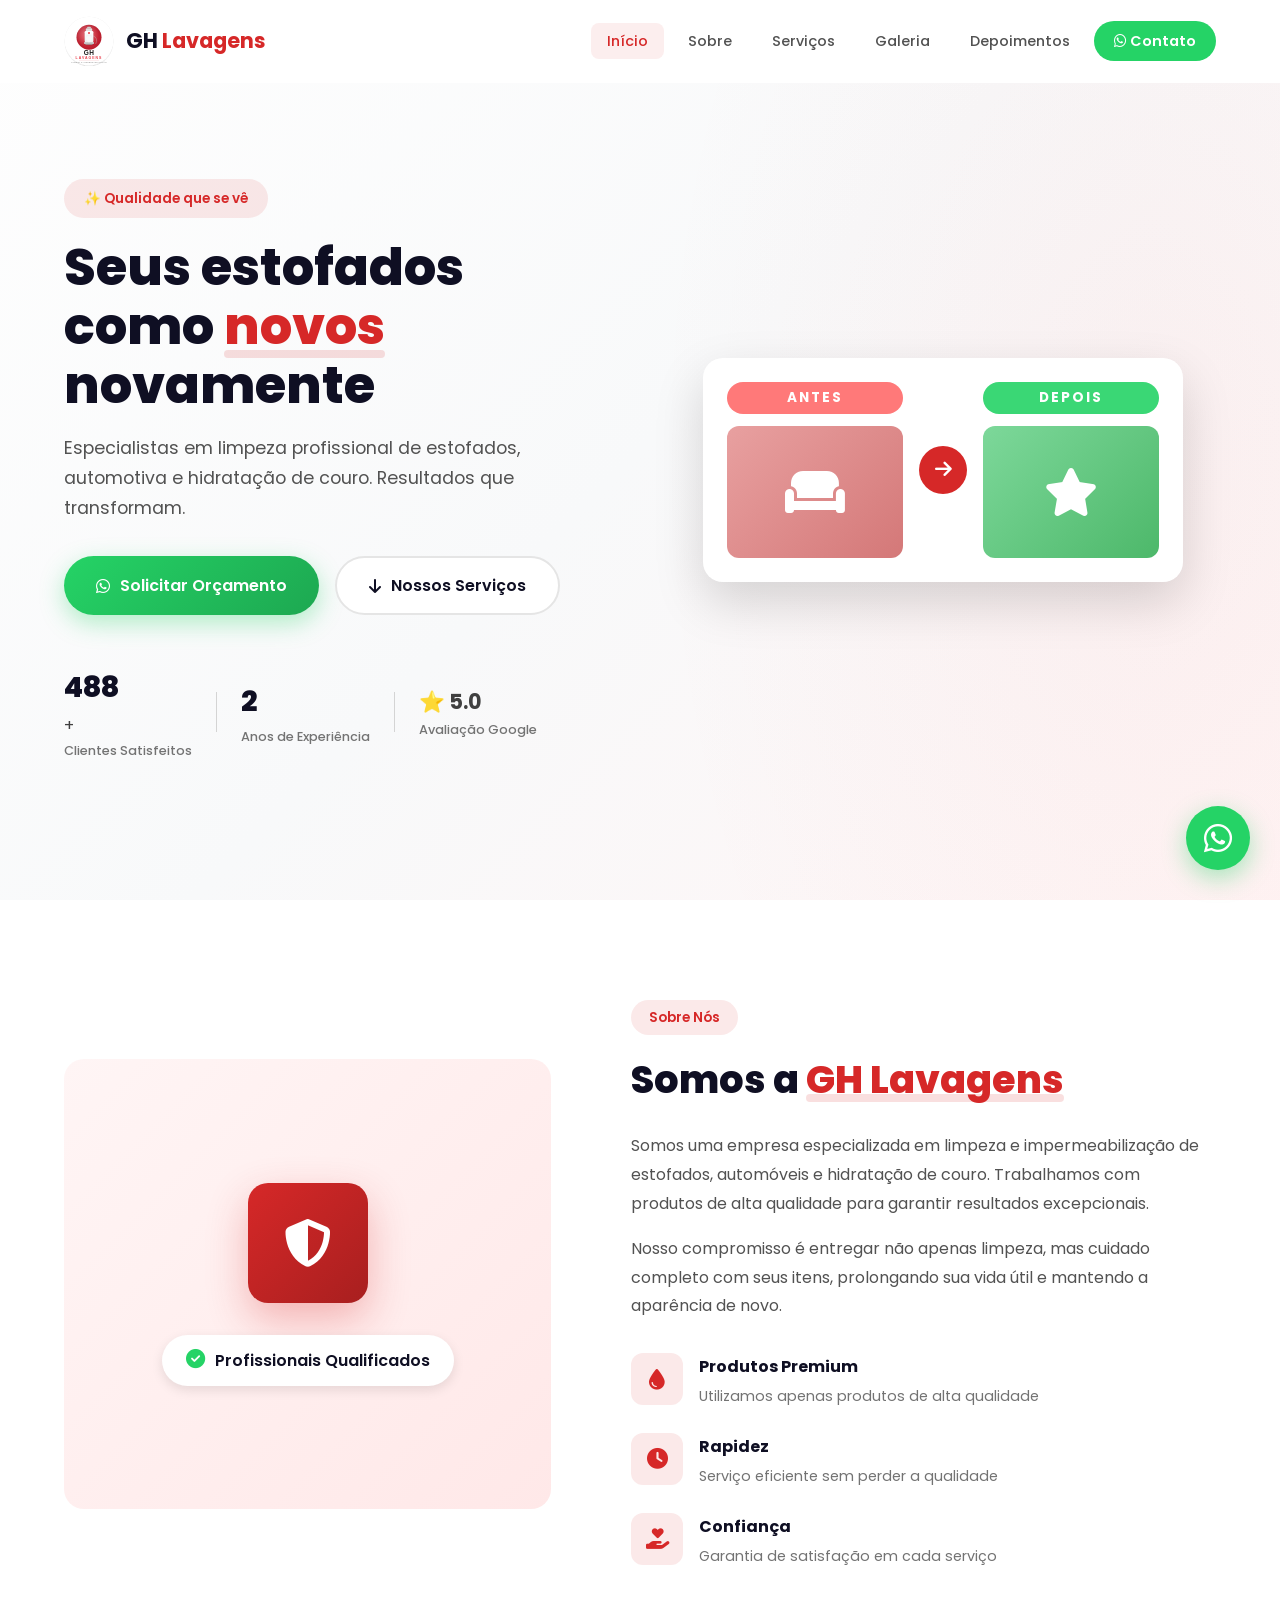
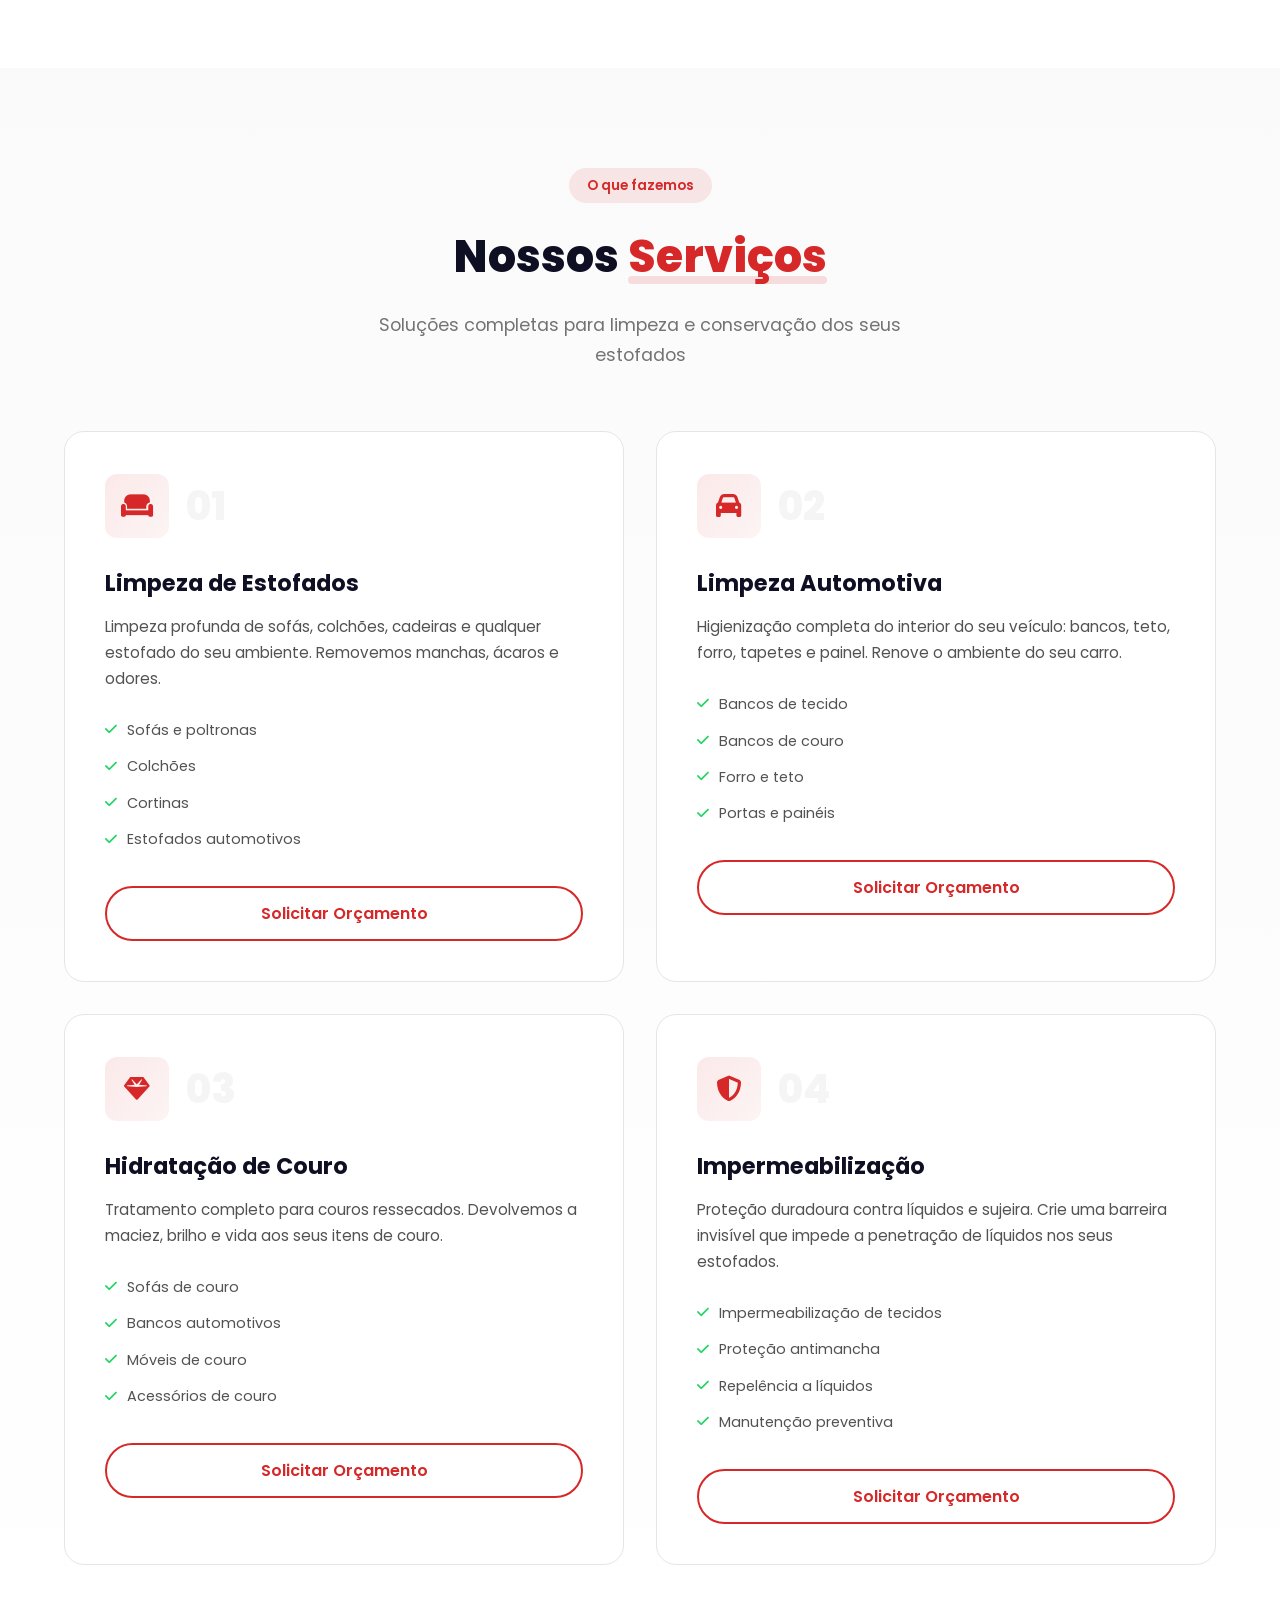
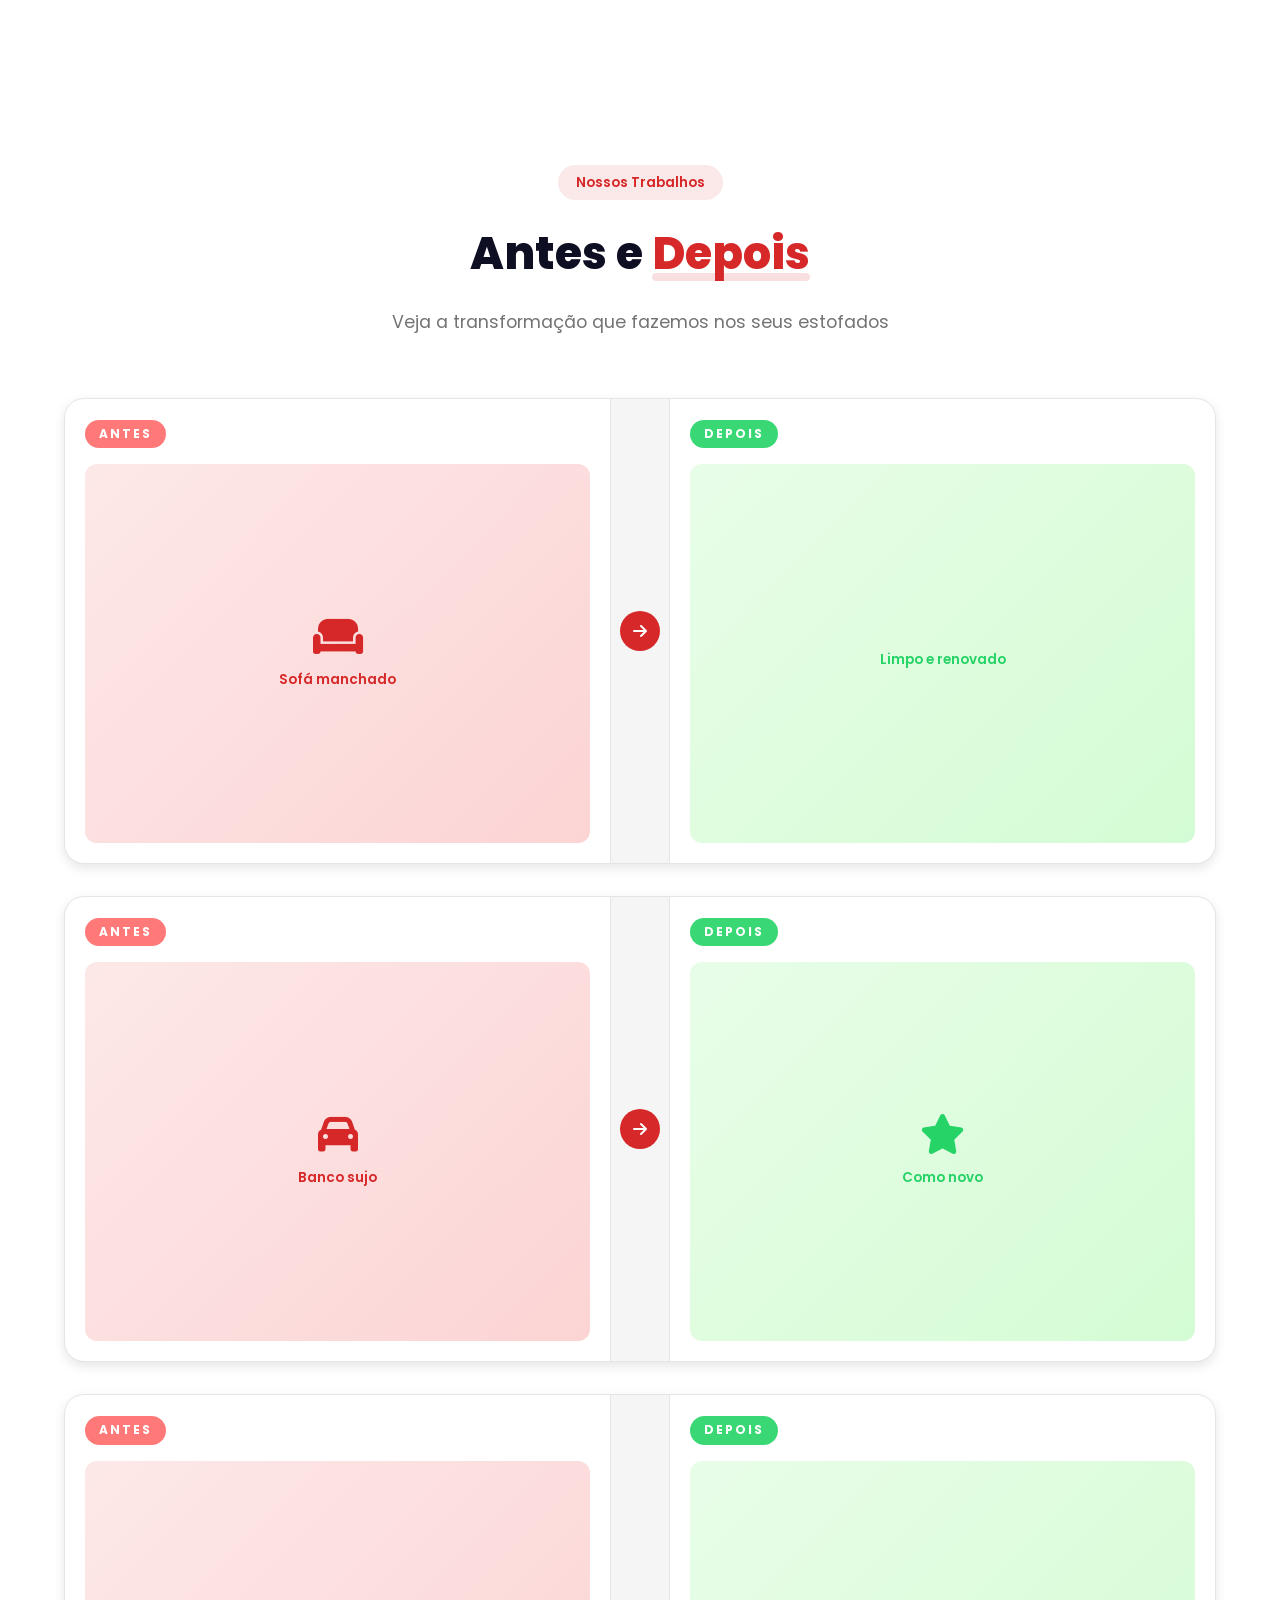
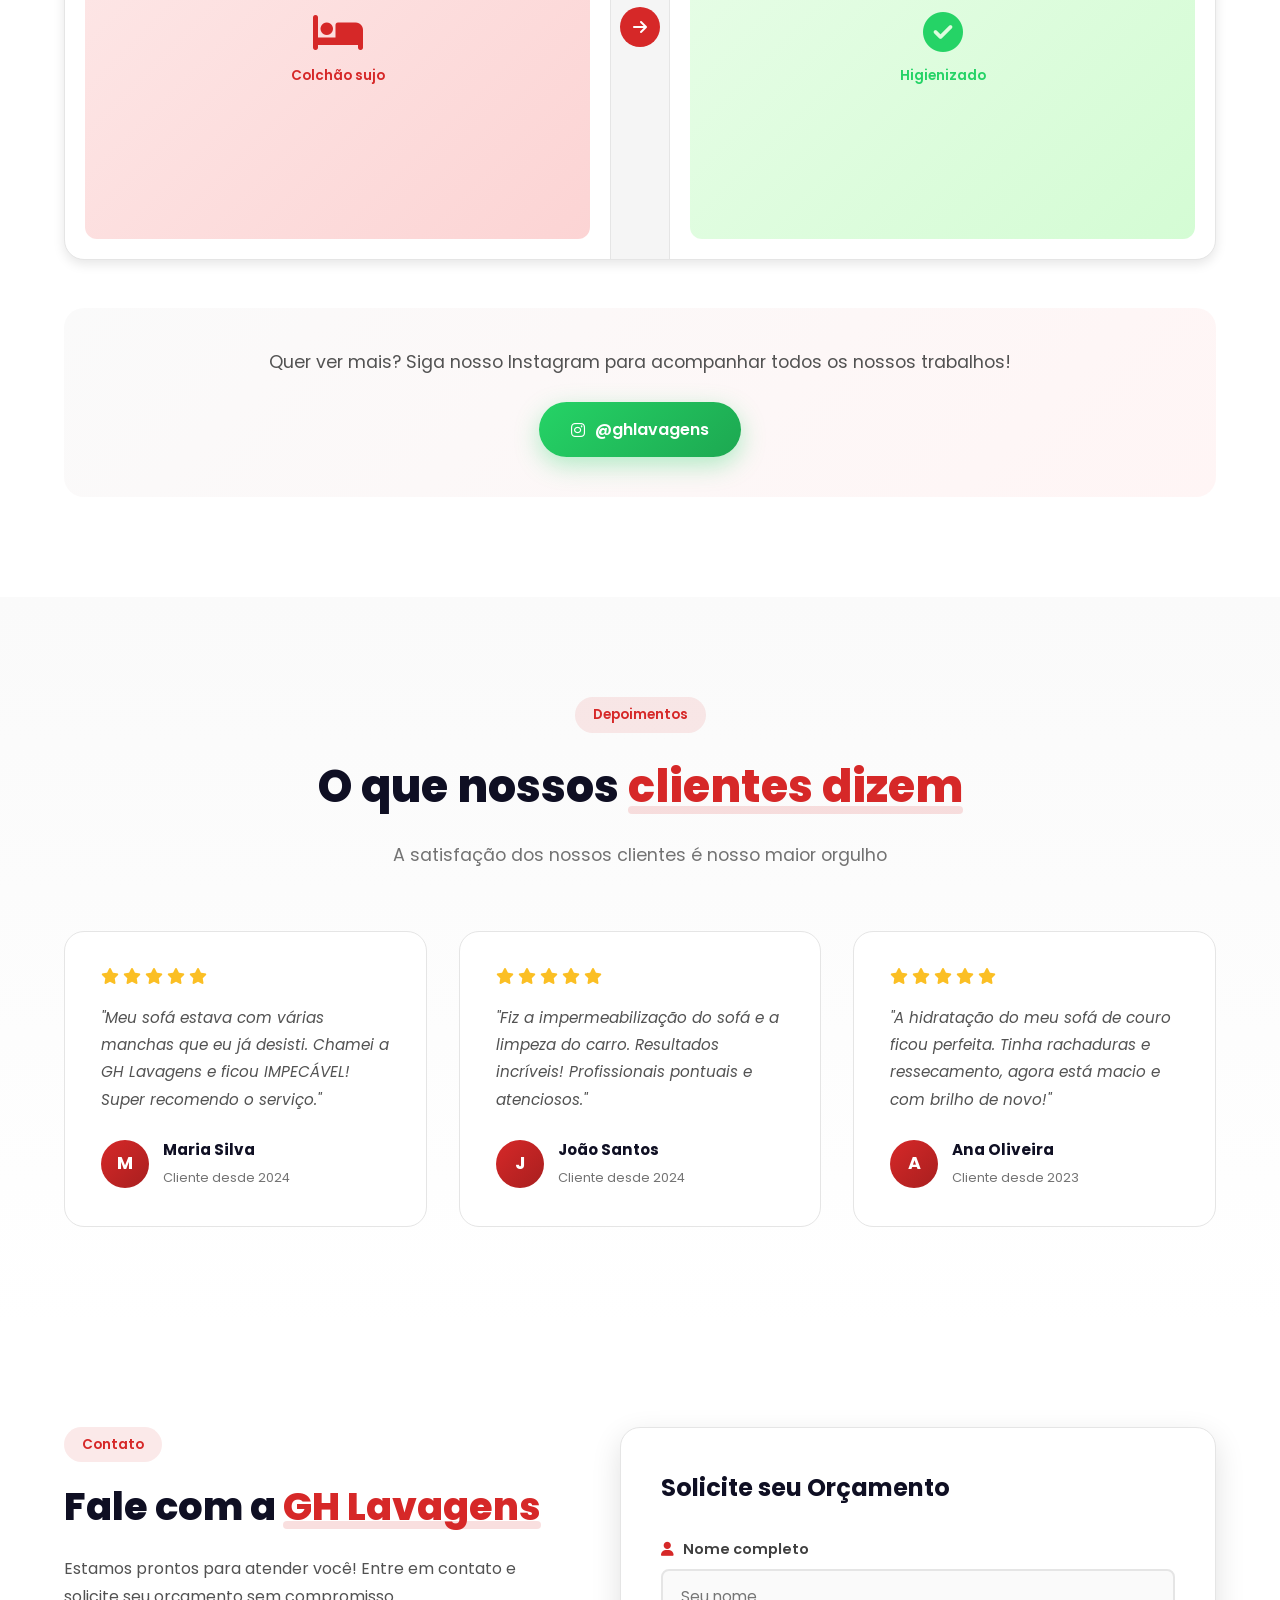
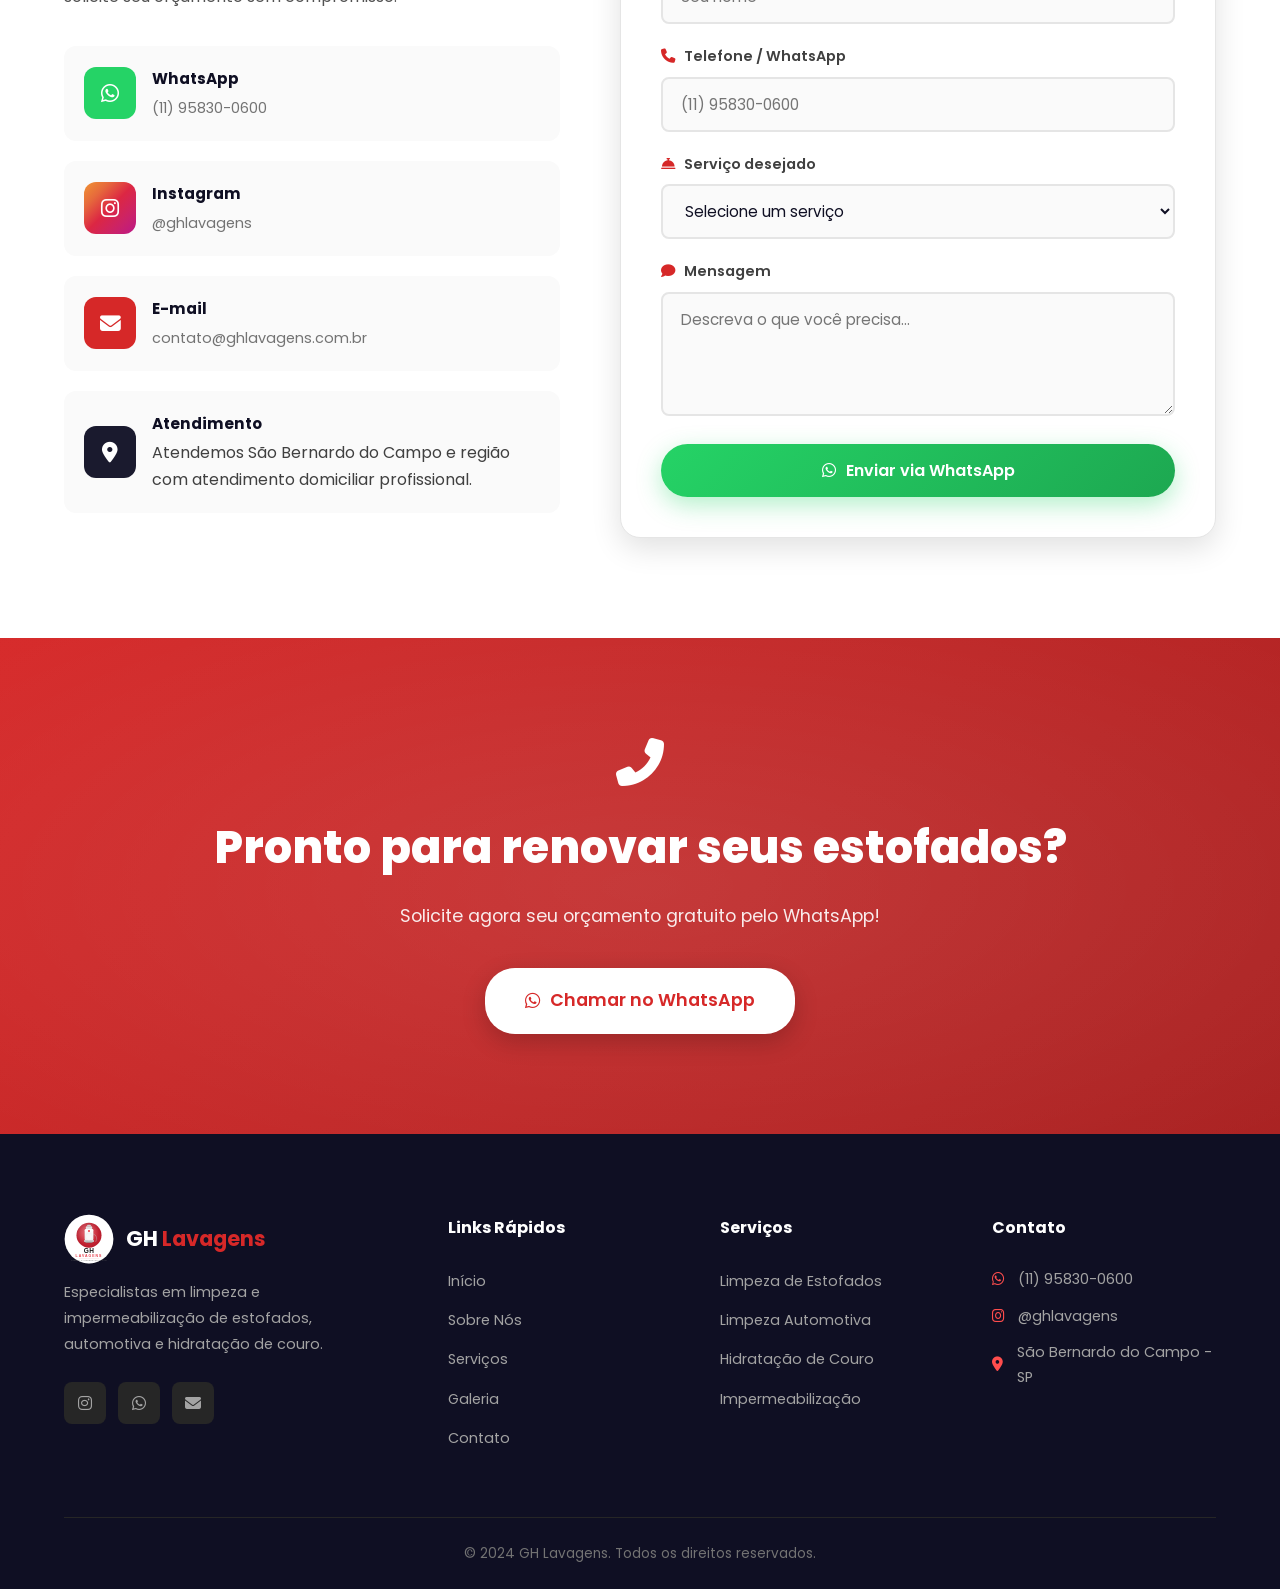
==== index.html @ 886574d2 "feat: site completo da GH Lavagens - Logo SVG profissional com ícone de limpeza - Página responsiva " ====
<!DOCTYPE html>
<html lang="pt-BR">
<head>
    <meta charset="UTF-8">
    <meta name="viewport" content="width=device-width, initial-scale=1.0">
    <meta name="description" content="GH Lavagens - Especialistas em limpeza e impermeabilização de estofados, automóveis e hidratação de couro.">
    <title>GH Lavagens | Limpeza & Impermeabilização</title>
    
    <!-- Google Fonts -->
    <link rel="preconnect" href="https://fonts.googleapis.com">
    <link rel="preconnect" href="https://fonts.gstatic.com" crossorigin>
    <link href="https://fonts.googleapis.com/css2?family=Poppins:wght@300;400;500;600;700;800&display=swap" rel="stylesheet">
    
    <!-- Font Awesome -->
    <link rel="stylesheet" href="https://cdnjs.cloudflare.com/ajax/libs/font-awesome/6.5.0/css/all.min.css">
    
    <!-- CSS -->
    <link rel="stylesheet" href="style.css">
</head>
<body>
    <!-- Navbar -->
    <nav class="navbar" id="navbar">
        <div class="container nav-container">
            <a href="#" class="logo">
                <img src="logo.svg" alt="GH Lavagens Logo">
                <span class="logo-text">GH <span>Lavagens</span></span>
            </a>
            
            <button class="menu-toggle" id="menuToggle" aria-label="Abrir menu">
                <span></span>
                <span></span>
                <span></span>
            </button>
            
            <ul class="nav-links" id="navLinks">
                <li><a href="#inicio" class="nav-link active">Início</a></li>
                <li><a href="#sobre" class="nav-link">Sobre</a></li>
                <li><a href="#servicos" class="nav-link">Serviços</a></li>
                <li><a href="#galeria" class="nav-link">Galeria</a></li>
                <li><a href="#depoimentos" class="nav-link">Depoimentos</a></li>
                <li><a href="#contato" class="nav-link btn-whatsapp"><i class="fab fa-whatsapp"></i> Contato</a></li>
            </ul>
        </div>
    </nav>

    <!-- Hero Section -->
    <section class="hero" id="inicio">
        <div class="hero-overlay"></div>
        <div class="container hero-content">
            <div class="hero-text fade-in">
                <span class="hero-badge">✨ Qualidade que se vê</span>
                <h1>Seus estofados como <span class="highlight">novos</span> novamente</h1>
                <p>Especialistas em limpeza profissional de estofados, automotiva e hidratação de couro. Resultados que transformam.</p>
                <div class="hero-buttons">
                    <a href="https://wa.me/5511958300600?text=Olá! Gostaria de solicitar um orçamento." class="btn btn-primary" target="_blank">
                        <i class="fab fa-whatsapp"></i> Solicitar Orçamento
                    </a>
                    <a href="#servicos" class="btn btn-secondary">
                        <i class="fas fa-arrow-down"></i> Nossos Serviços
                    </a>
                </div>
                <div class="hero-stats">
                    <div class="stat">
                        <span class="stat-number" data-target="500">0</span>+
                        <span class="stat-label">Clientes Satisfeitos</span>
                    </div>
                    <div class="stat-divider"></div>
                    <div class="stat">
                        <span class="stat-number" data-target="3">0</span>
                        <span class="stat-label">Anos de Experiência</span>
                    </div>
                    <div class="stat-divider"></div>
                    <div class="stat">
                        <span class="stat-rating">⭐ 5.0</span>
                        <span class="stat-label">Avaliação Google</span>
                    </div>
                </div>
            </div>
            <div class="hero-image fade-in-delay">
                <div class="hero-card">
                    <div class="before-after">
                        <div class="ba-item">
                            <span class="ba-label antes">ANTES</span>
                            <div class="ba-placeholder before-img">
                                <i class="fas fa-couch"></i>
                            </div>
                        </div>
                        <div class="ba-arrow">
                            <i class="fas fa-arrow-right"></i>
                        </div>
                        <div class="ba-item">
                            <span class="ba-label depois">DEPOIS</span>
                            <div class="ba-placeholder after-img">
                                <i class="fas fa-sparkles"></i>
                                <i class="fas fa-star"></i>
                            </div>
                        </div>
                    </div>
                </div>
            </div>
        </div>
    </section>

    <!-- Sobre -->
    <section class="about" id="sobre">
        <div class="container">
            <div class="about-grid">
                <div class="about-image reveal-left">
                    <div class="about-img-container">
                        <div class="about-icon-main">
                            <i class="fas fa-shield-alt"></i>
                        </div>
                        <div class="about-badge">
                            <i class="fas fa-check-circle"></i>
                            <span>Profissionais Qualificados</span>
                        </div>
                    </div>
                </div>
                <div class="about-content reveal-right">
                    <span class="section-tag">Sobre Nós</span>
                    <h2>Somos a <span class="highlight">GH Lavagens</span></h2>
                    <p class="about-text">Somos uma empresa especializada em limpeza e impermeabilização de estofados, automóveis e hidratação de couro. Trabalhamos com produtos de alta qualidade para garantir resultados excepcionais.</p>
                    <p class="about-text">Nosso compromisso é entregar não apenas limpeza, mas cuidado completo com seus itens, prolongando sua vida útil e mantendo a aparência de novo.</p>
                    
                    <div class="about-features">
                        <div class="feature-item">
                            <div class="feature-icon">
                                <i class="fas fa-tint"></i>
                            </div>
                            <div class="feature-info">
                                <h4>Produtos Premium</h4>
                                <p>Utilizamos apenas produtos de alta qualidade</p>
                            </div>
                        </div>
                        <div class="feature-item">
                            <div class="feature-icon">
                                <i class="fas fa-clock"></i>
                            </div>
                            <div class="feature-info">
                                <h4>Rapidez</h4>
                                <p>Serviço eficiente sem perder a qualidade</p>
                            </div>
                        </div>
                        <div class="feature-item">
                            <div class="feature-icon">
                                <i class="fas fa-hand-holding-heart"></i>
                            </div>
                            <div class="feature-info">
                                <h4>Confiança</h4>
                                <p>Garantia de satisfação em cada serviço</p>
                            </div>
                        </div>
                    </div>
                </div>
            </div>
        </div>
    </section>

    <!-- Serviços -->
    <section class="services" id="servicos">
        <div class="container">
            <div class="section-header reveal">
                <span class="section-tag">O que fazemos</span>
                <h2>Nossos <span class="highlight">Serviços</span></h2>
                <p>Soluções completas para limpeza e conservação dos seus estofados</p>
            </div>
            
            <div class="services-grid">
                <div class="service-card reveal">
                    <div class="service-icon-wrapper">
                        <div class="service-icon">
                            <i class="fas fa-couch"></i>
                        </div>
                        <div class="service-number">01</div>
                    </div>
                    <h3>Limpeza de Estofados</h3>
                    <p>Limpeza profunda de sofás, colchões, cadeiras e qualquer estofado do seu ambiente. Removemos manchas, ácaros e odores.</p>
                    <ul class="service-list">
                        <li><i class="fas fa-check"></i> Sofás e poltronas</li>
                        <li><i class="fas fa-check"></i> Colchões</li>
                        <li><i class="fas fa-check"></i> Cortinas</li>
                        <li><i class="fas fa-check"></i> Estofados automotivos</li>
                    </ul>
                    <a href="https://wa.me/5511958300600?text=Olá! Gostaria de saber mais sobre limpeza de estofados." class="btn btn-outline" target="_blank">Solicitar Orçamento</a>
                </div>
                
                <div class="service-card reveal delay-1">
                    <div class="service-icon-wrapper">
                        <div class="service-icon">
                            <i class="fas fa-car"></i>
                        </div>
                        <div class="service-number">02</div>
                    </div>
                    <h3>Limpeza Automotiva</h3>
                    <p>Higienização completa do interior do seu veículo: bancos, teto, forro, tapetes e painel. Renove o ambiente do seu carro.</p>
                    <ul class="service-list">
                        <li><i class="fas fa-check"></i> Bancos de tecido</li>
                        <li><i class="fas fa-check"></i> Bancos de couro</li>
                        <li><i class="fas fa-check"></i> Forro e teto</li>
                        <li><i class="fas fa-check"></i> Portas e painéis</li>
                    </ul>
                    <a href="https://wa.me/5511958300600?text=Olá! Gostaria de saber mais sobre limpeza automotiva." class="btn btn-outline" target="_blank">Solicitar Orçamento</a>
                </div>
                
                <div class="service-card reveal delay-2">
                    <div class="service-icon-wrapper">
                        <div class="service-icon">
                            <i class="fas fa-gem"></i>
                        </div>
                        <div class="service-number">03</div>
                    </div>
                    <h3>Hidratação de Couro</h3>
                    <p>Tratamento completo para couros ressecados. Devolvemos a maciez, brilho e vida aos seus itens de couro.</p>
                    <ul class="service-list">
                        <li><i class="fas fa-check"></i> Sofás de couro</li>
                        <li><i class="fas fa-check"></i> Bancos automotivos</li>
                        <li><i class="fas fa-check"></i> Móveis de couro</li>
                        <li><i class="fas fa-check"></i> Acessórios de couro</li>
                    </ul>
                    <a href="https://wa.me/5511958300600?text=Olá! Gostaria de saber mais sobre hidratação de couro." class="btn btn-outline" target="_blank">Solicitar Orçamento</a>
                </div>
                
                <div class="service-card reveal delay-3">
                    <div class="service-icon-wrapper">
                        <div class="service-icon">
                            <i class="fas fa-shield-alt"></i>
                        </div>
                        <div class="service-number">04</div>
                    </div>
                    <h3>Impermeabilização</h3>
                    <p>Proteção duradoura contra líquidos e sujeira. Crie uma barreira invisível que impede a penetração de líquidos nos seus estofados.</p>
                    <ul class="service-list">
                        <li><i class="fas fa-check"></i> Impermeabilização de tecidos</li>
                        <li><i class="fas fa-check"></i> Proteção antimancha</li>
                        <li><i class="fas fa-check"></i> Repelência a líquidos</li>
                        <li><i class="fas fa-check"></i> Manutenção preventiva</li>
                    </ul>
                    <a href="https://wa.me/5511958300600?text=Olá! Gostaria de saber mais sobre impermeabilização." class="btn btn-outline" target="_blank">Solicitar Orçamento</a>
                </div>
            </div>
        </div>
    </section>

    <!-- Galeria -->
    <section class="gallery" id="galeria">
        <div class="container">
            <div class="section-header reveal">
                <span class="section-tag">Nossos Trabalhos</span>
                <h2>Antes e <span class="highlight">Depois</span></h2>
                <p>Veja a transformação que fazemos nos seus estofados</p>
            </div>
            
            <div class="gallery-grid">
                <div class="gallery-item reveal">
                    <div class="before-after-card">
                        <div class="ba-side before">
                            <span class="ba-badge antes-badge">ANTES</span>
                            <div class="ba-image-placeholder">
                                <i class="fas fa-couch"></i>
                                <span>Sofá manchado</span>
                            </div>
                        </div>
                        <div class="ba-divider">
                            <span class="arrow-icon"><i class="fas fa-arrow-right"></i></span>
                        </div>
                        <div class="ba-side after">
                            <span class="ba-badge depois-badge">DEPOIS</span>
                            <div class="ba-image-placeholder after-placeholder">
                                <i class="fas fa-sparkles"></i>
                                <span>Limpo e renovado</span>
                            </div>
                        </div>
                    </div>
                </div>
                
                <div class="gallery-item reveal delay-1">
                    <div class="before-after-card">
                        <div class="ba-side before">
                            <span class="ba-badge antes-badge">ANTES</span>
                            <div class="ba-image-placeholder">
                                <i class="fas fa-car"></i>
                                <span>Banco sujo</span>
                            </div>
                        </div>
                        <div class="ba-divider">
                            <span class="arrow-icon"><i class="fas fa-arrow-right"></i></span>
                        </div>
                        <div class="ba-side after">
                            <span class="ba-badge depois-badge">DEPOIS</span>
                            <div class="ba-image-placeholder after-placeholder">
                                <i class="fas fa-star"></i>
                                <span>Como novo</span>
                            </div>
                        </div>
                    </div>
                </div>
                
                <div class="gallery-item reveal delay-2">
                    <div class="before-after-card">
                        <div class="ba-side before">
                            <span class="ba-badge antes-badge">ANTES</span>
                            <div class="ba-image-placeholder">
                                <i class="fas fa-bed"></i>
                                <span>Colchão sujo</span>
                            </div>
                        </div>
                        <div class="ba-divider">
                            <span class="arrow-icon"><i class="fas fa-arrow-right"></i></span>
                        </div>
                        <div class="ba-side after">
                            <span class="ba-badge depois-badge">DEPOIS</span>
                            <div class="ba-image-placeholder after-placeholder">
                                <i class="fas fa-check-circle"></i>
                                <span>Higienizado</span>
                            </div>
                        </div>
                    </div>
                </div>
            </div>
            
            <div class="gallery-cta reveal">
                <p>Quer ver mais? Siga nosso Instagram para acompanhar todos os nossos trabalhos!</p>
                <a href="https://instagram.com/ghlavagens" class="btn btn-primary" target="_blank">
                    <i class="fab fa-instagram"></i> @ghlavagens
                </a>
            </div>
        </div>
    </section>

    <!-- Depoimentos -->
    <section class="testimonials" id="depoimentos">
        <div class="container">
            <div class="section-header reveal">
                <span class="section-tag">Depoimentos</span>
                <h2>O que nossos <span class="highlight">clientes dizem</span></h2>
                <p>A satisfação dos nossos clientes é nosso maior orgulho</p>
            </div>
            
            <div class="testimonials-grid">
                <div class="testimonial-card reveal">
                    <div class="testimonial-stars">
                        <i class="fas fa-star"></i>
                        <i class="fas fa-star"></i>
                        <i class="fas fa-star"></i>
                        <i class="fas fa-star"></i>
                        <i class="fas fa-star"></i>
                    </div>
                    <p class="testimonial-text">"Meu sofá estava com várias manchas que eu já desisti. Chamei a GH Lavagens e ficou IMPECÁVEL! Super recomendo o serviço."</p>
                    <div class="testimonial-author">
                        <div class="author-avatar">
                            <span>M</span>
                        </div>
                        <div class="author-info">
                            <h4>Maria Silva</h4>
                            <span>Cliente desde 2024</span>
                        </div>
                    </div>
                </div>
                
                <div class="testimonial-card reveal delay-1">
                    <div class="testimonial-stars">
                        <i class="fas fa-star"></i>
                        <i class="fas fa-star"></i>
                        <i class="fas fa-star"></i>
                        <i class="fas fa-star"></i>
                        <i class="fas fa-star"></i>
                    </div>
                    <p class="testimonial-text">"Fiz a impermeabilização do sofá e a limpeza do carro. Resultados incríveis! Profissionais pontuais e atenciosos."</p>
                    <div class="testimonial-author">
                        <div class="author-avatar">
                            <span>J</span>
                        </div>
                        <div class="author-info">
                            <h4>João Santos</h4>
                            <span>Cliente desde 2024</span>
                        </div>
                    </div>
                </div>
                
                <div class="testimonial-card reveal delay-2">
                    <div class="testimonial-stars">
                        <i class="fas fa-star"></i>
                        <i class="fas fa-star"></i>
                        <i class="fas fa-star"></i>
                        <i class="fas fa-star"></i>
                        <i class="fas fa-star"></i>
                    </div>
                    <p class="testimonial-text">"A hidratação do meu sofá de couro ficou perfeita. Tinha rachaduras e ressecamento, agora está macio e com brilho de novo!"</p>
                    <div class="testimonial-author">
                        <div class="author-avatar">
                            <span>A</span>
                        </div>
                        <div class="author-info">
                            <h4>Ana Oliveira</h4>
                            <span>Cliente desde 2023</span>
                        </div>
                    </div>
                </div>
            </div>
        </div>
    </section>

    <!-- Contato -->
    <section class="contact" id="contato">
        <div class="container">
            <div class="contact-grid">
                <div class="contact-info reveal-left">
                    <span class="section-tag">Contato</span>
                    <h2>Fale com a <span class="highlight">GH Lavagens</span></h2>
                    <p>Estamos prontos para atender você! Entre em contato e solicite seu orçamento sem compromisso.</p>
                    
                    <div class="contact-methods">
                        <a href="https://wa.me/5511958300600" class="contact-method" target="_blank">
                            <div class="method-icon whatsapp">
                                <i class="fab fa-whatsapp"></i>
                            </div>
                            <div class="method-info">
                                <h4>WhatsApp</h4>
                                <span>(11) 95830-0600</span>
                            </div>
                        </a>
                        
                        <a href="https://instagram.com/ghlavagens" class="contact-method" target="_blank">
                            <div class="method-icon instagram">
                                <i class="fab fa-instagram"></i>
                            </div>
                            <div class="method-info">
                                <h4>Instagram</h4>
                                <span>@ghlavagens</span>
                            </div>
                        </a>
                        
                        <a href="mailto:contato@ghlavagens.com.br" class="contact-method">
                            <div class="method-icon email">
                                <i class="fas fa-envelope"></i>
                            </div>
                            <div class="method-info">
                                <h4>E-mail</h4>
                                <span>contato@ghlavagens.com.br</span>
                            </div>
                        </a>
                        
                        <div class="contact-method">
                            <div class="method-icon location">
                                <i class="fas fa-map-marker-alt"></i>
                            </div>
                            <div class="method-info">
                                <h4>Atendimento</h4>
                                <p>Atendemos São Bernardo do Campo e região com atendimento domiciliar profissional.</p>
                            </div>
                        </div>
                    </div>
                </div>
                
                <div class="contact-form-wrapper reveal-right">
                    <form class="contact-form" id="contactForm">
                        <h3>Solicite seu Orçamento</h3>
                        
                        <div class="form-group">
                            <label for="name"><i class="fas fa-user"></i> Nome completo</label>
                            <input type="text" id="name" name="name" placeholder="Seu nome" required>
                        </div>
                        
                        <div class="form-group">
                            <label for="phone"><i class="fas fa-phone"></i> Telefone / WhatsApp</label>
                            <input type="tel" id="phone" name="phone" placeholder="(11) 95830-0600" required>
                        </div>
                        
                        <div class="form-group">
                            <label for="service"><i class="fas fa-concierge-bell"></i> Serviço desejado</label>
                            <select id="service" name="service" required>
                                <option value="">Selecione um serviço</option>
                                <option value="estofados">Limpeza de Estofados</option>
                                <option value="automotiva">Limpeza Automotiva</option>
                                <option value="couro">Hidratação de Couro</option>
                                <option value="impermeabilizacao">Impermeabilização</option>
                                <option value="outro">Outro</option>
                            </select>
                        </div>
                        
                        <div class="form-group">
                            <label for="message"><i class="fas fa-comment"></i> Mensagem</label>
                            <textarea id="message" name="message" rows="4" placeholder="Descreva o que você precisa..."></textarea>
                        </div>
                        
                        <button type="submit" class="btn btn-primary btn-full">
                            <i class="fab fa-whatsapp"></i> Enviar via WhatsApp
                        </button>
                    </form>
                </div>
            </div>
        </div>
    </section>

    <!-- CTA Final -->
    <section class="cta-final">
        <div class="container">
            <div class="cta-content reveal">
                <i class="fas fa-phone-alt cta-icon"></i>
                <h2>Pronto para renovar seus estofados?</h2>
                <p>Solicite agora seu orçamento gratuito pelo WhatsApp!</p>
                <a href="https://wa.me/5511958300600?text=Olá! Gostaria de solicitar um orçamento." class="btn btn-primary btn-large" target="_blank">
                    <i class="fab fa-whatsapp"></i> Chamar no WhatsApp
                </a>
            </div>
        </div>
    </section>

    <!-- Footer -->
    <footer class="footer">
        <div class="container">
            <div class="footer-grid">
                <div class="footer-brand">
                    <a href="#" class="footer-logo">
                        <img src="logo.svg" alt="GH Lavagens" width="50" height="50">
                        <span>GH <span>Lavagens</span></span>
                    </a>
                    <p>Especialistas em limpeza e impermeabilização de estofados, automotiva e hidratação de couro.</p>
                    <div class="footer-social">
                        <a href="https://instagram.com/ghlavagens" target="_blank" aria-label="Instagram"><i class="fab fa-instagram"></i></a>
                        <a href="https://wa.me/5511958300600" target="_blank" aria-label="WhatsApp"><i class="fab fa-whatsapp"></i></a>
                        <a href="mailto:contato@ghlavagens.com.br" aria-label="Email"><i class="fas fa-envelope"></i></a>
                    </div>
                </div>
                
                <div class="footer-links">
                    <h4>Links Rápidos</h4>
                    <ul>
                        <li><a href="#inicio">Início</a></li>
                        <li><a href="#sobre">Sobre Nós</a></li>
                        <li><a href="#servicos">Serviços</a></li>
                        <li><a href="#galeria">Galeria</a></li>
                        <li><a href="#contato">Contato</a></li>
                    </ul>
                </div>
                
                <div class="footer-services">
                    <h4>Serviços</h4>
                    <ul>
                        <li><a href="#servicos">Limpeza de Estofados</a></li>
                        <li><a href="#servicos">Limpeza Automotiva</a></li>
                        <li><a href="#servicos">Hidratação de Couro</a></li>
                        <li><a href="#servicos">Impermeabilização</a></li>
                    </ul>
                </div>
                
                <div class="footer-contact">
                    <h4>Contato</h4>
                    <ul>
                        <li><i class="fab fa-whatsapp"></i> (11) 95830-0600</li>
                        <li><i class="fab fa-instagram"></i> @ghlavagens</li>
                        <li><i class="fas fa-map-marker-alt"></i> São Bernardo do Campo - SP</li>
                    </ul>
                </div>
            </div>
            
            <div class="footer-bottom">
                <p>&copy; 2024 GH Lavagens. Todos os direitos reservados.</p>
            </div>
        </div>
    </footer>

    <!-- Botão flutuante WhatsApp -->
    <a href="https://wa.me/5511958300600?text=Olá! Gostaria de solicitar um orçamento." class="whatsapp-float" target="_blank" aria-label="WhatsApp">
        <i class="fab fa-whatsapp"></i>
    </a>

    <!-- Botão voltar ao topo -->
    <button class="back-to-top" id="backToTop" aria-label="Voltar ao topo">
        <i class="fas fa-chevron-up"></i>
    </button>

    <!-- JavaScript -->
    <script src="script.js"></script>
</body>
</html>
---- style.css ----
/* ============================================
   GH LAVAGENS - Website Profissional
   Design moderno e responsivo
   ============================================ */

/* --- Reset & Base --- */
*, *::before, *::after {
    margin: 0;
    padding: 0;
    box-sizing: border-box;
}

:root {
    --primary: #d62828;
    --primary-dark: #a81f1f;
    --primary-light: #ff4d4d;
    --secondary: #1a1a2e;
    --accent: #f77f00;
    --dark: #0f0f23;
    --light: #ffffff;
    --gray-50: #fafafa;
    --gray-100: #f5f5f5;
    --gray-200: #e5e5e5;
    --gray-300: #d4d4d4;
    --gray-400: #a3a3a3;
    --gray-500: #737373;
    --gray-600: #525252;
    --gray-700: #404040;
    --gray-800: #262626;
    --gray-900: #171717;
    
    --font-primary: 'Poppins', -apple-system, BlinkMacSystemFont, sans-serif;
    
    --shadow-sm: 0 1px 3px rgba(0,0,0,0.08);
    --shadow-md: 0 4px 12px rgba(0,0,0,0.1);
    --shadow-lg: 0 10px 30px rgba(0,0,0,0.12);
    --shadow-xl: 0 20px 50px rgba(0,0,0,0.15);
    
    --radius-sm: 8px;
    --radius-md: 12px;
    --radius-lg: 20px;
    --radius-xl: 30px;
    --radius-full: 50%;
    
    --transition: all 0.3s cubic-bezier(0.4, 0, 0.2, 1);
}

html {
    scroll-behavior: smooth;
    font-size: 16px;
}

body {
    font-family: var(--font-primary);
    color: var(--gray-700);
    background-color: var(--light);
    line-height: 1.7;
    overflow-x: hidden;
}

.container {
    width: 100%;
    max-width: 1200px;
    margin: 0 auto;
    padding: 0 24px;
}

a {
    text-decoration: none;
    color: inherit;
    transition: var(--transition);
}

ul {
    list-style: none;
}

img {
    max-width: 100%;
    height: auto;
}

/* --- Navbar --- */
.navbar {
    position: fixed;
    top: 0;
    left: 0;
    width: 100%;
    z-index: 1000;
    background: rgba(255, 255, 255, 0.95);
    backdrop-filter: blur(20px);
    -webkit-backdrop-filter: blur(20px);
    transition: var(--transition);
    padding: 16px 0;
    border-bottom: 1px solid transparent;
}

.navbar.scrolled {
    padding: 10px 0;
    box-shadow: var(--shadow-md);
    border-bottom-color: var(--gray-200);
}

.nav-container {
    display: flex;
    align-items: center;
    justify-content: space-between;
}

.logo {
    display: flex;
    align-items: center;
    gap: 12px;
}

.logo img {
    width: 50px;
    height: 50px;
    transition: var(--transition);
}

.navbar.scrolled .logo img {
    width: 42px;
    height: 42px;
}

.logo-text {
    font-size: 1.3rem;
    font-weight: 700;
    color: var(--dark);
}

.logo-text span {
    color: var(--primary);
}

.menu-toggle {
    display: none;
    flex-direction: column;
    gap: 5px;
    background: none;
    border: none;
    cursor: pointer;
    padding: 8px;
}

.menu-toggle span {
    width: 28px;
    height: 3px;
    background: var(--dark);
    border-radius: 3px;
    transition: var(--transition);
}

.menu-toggle.active span:nth-child(1) {
    transform: rotate(45deg) translate(6px, 6px);
}

.menu-toggle.active span:nth-child(2) {
    opacity: 0;
}

.menu-toggle.active span:nth-child(3) {
    transform: rotate(-45deg) translate(6px, -6px);
}

.nav-links {
    display: flex;
    align-items: center;
    gap: 8px;
}

.nav-link {
    padding: 8px 16px;
    font-size: 0.9rem;
    font-weight: 500;
    color: var(--gray-600);
    border-radius: var(--radius-sm);
    transition: var(--transition);
}

.nav-link:hover,
.nav-link.active {
    color: var(--primary);
    background: rgba(214, 40, 40, 0.08);
}

.btn-whatsapp {
    background: #25d366 !important;
    color: white !important;
    padding: 10px 20px !important;
    border-radius: var(--radius-xl) !important;
    font-weight: 600 !important;
}

.btn-whatsapp:hover {
    background: #1da851 !important;
    transform: translateY(-2px);
}

/* --- Hero Section --- */
.hero {
    position: relative;
    min-height: 100vh;
    display: flex;
    align-items: center;
    padding: 120px 0 80px;
    background: linear-gradient(135deg, #fefefe 0%, #f8f9fa 50%, #fff5f5 100%);
    overflow: hidden;
}

.hero::before {
    content: '';
    position: absolute;
    top: -50%;
    right: -30%;
    width: 80%;
    height: 200%;
    background: radial-gradient(ellipse, rgba(214, 40, 40, 0.04) 0%, transparent 70%);
    pointer-events: none;
}

.hero-content {
    display: grid;
    grid-template-columns: 1fr 1fr;
    gap: 60px;
    align-items: center;
    position: relative;
    z-index: 1;
}

.hero-badge {
    display: inline-block;
    padding: 8px 20px;
    background: rgba(214, 40, 40, 0.1);
    color: var(--primary);
    border-radius: var(--radius-xl);
    font-size: 0.85rem;
    font-weight: 600;
    margin-bottom: 20px;
}

.hero-text h1 {
    font-size: clamp(2.2rem, 4vw, 3.5rem);
    font-weight: 800;
    color: var(--dark);
    line-height: 1.15;
    margin-bottom: 20px;
}

.highlight {
    color: var(--primary);
    position: relative;
}

.highlight::after {
    content: '';
    position: absolute;
    bottom: 4px;
    left: 0;
    width: 100%;
    height: 8px;
    background: rgba(214, 40, 40, 0.15);
    border-radius: 4px;
    z-index: -1;
}

.hero-text > p {
    font-size: 1.1rem;
    color: var(--gray-600);
    margin-bottom: 32px;
    max-width: 520px;
}

.hero-buttons {
    display: flex;
    gap: 16px;
    flex-wrap: wrap;
    margin-bottom: 48px;
}

.btn {
    display: inline-flex;
    align-items: center;
    gap: 10px;
    padding: 14px 32px;
    font-size: 1rem;
    font-weight: 600;
    border-radius: var(--radius-xl);
    cursor: pointer;
    transition: var(--transition);
    border: none;
    font-family: var(--font-primary);
}

.btn:hover {
    transform: translateY(-3px);
}

.btn-primary {
    background: linear-gradient(135deg, #25d366 0%, #1da851 100%);
    color: white;
    box-shadow: 0 8px 24px rgba(37, 211, 102, 0.35);
}

.btn-primary:hover {
    box-shadow: 0 12px 32px rgba(37, 211, 102, 0.45);
}

.btn-secondary {
    background: var(--light);
    color: var(--dark);
    border: 2px solid var(--gray-200);
}

.btn-secondary:hover {
    border-color: var(--primary);
    color: var(--primary);
}

.btn-outline {
    background: transparent;
    color: var(--primary);
    border: 2px solid var(--primary);
    padding: 12px 28px;
}

.btn-outline:hover {
    background: var(--primary);
    color: white;
}

.btn-full {
    width: 100%;
    justify-content: center;
}

.btn-large {
    padding: 18px 40px;
    font-size: 1.1rem;
}

.hero-stats {
    display: flex;
    align-items: center;
    gap: 24px;
}

.stat {
    display: flex;
    flex-direction: column;
    align-items: flex-start;
}

.stat-number {
    font-size: 1.8rem;
    font-weight: 800;
    color: var(--dark);
}

.stat-rating {
    font-size: 1.3rem;
    font-weight: 700;
}

.stat-label {
    font-size: 0.8rem;
    color: var(--gray-500);
    font-weight: 500;
}

.stat-divider {
    width: 1px;
    height: 40px;
    background: var(--gray-300);
}

/* Hero Image / Card */
.hero-image {
    display: flex;
    justify-content: center;
}

.hero-card {
    background: white;
    border-radius: var(--radius-lg);
    padding: 24px;
    box-shadow: var(--shadow-xl);
    max-width: 480px;
    width: 100%;
}

.before-after {
    display: flex;
    align-items: center;
    gap: 16px;
}

.ba-item {
    flex: 1;
}

.ba-label {
    display: block;
    text-align: center;
    font-size: 0.85rem;
    font-weight: 700;
    letter-spacing: 2px;
    margin-bottom: 12px;
    padding: 4px 16px;
    border-radius: var(--radius-xl);
    color: white;
}

.ba-label.antes {
    background: rgba(255, 107, 107, 0.9);
}

.ba-label.depois {
    background: rgba(37, 211, 102, 0.9);
}

.ba-placeholder {
    width: 100%;
    aspect-ratio: 4/3;
    border-radius: var(--radius-md);
    display: flex;
    align-items: center;
    justify-content: center;
    font-size: 3rem;
    color: white;
}

.before-img {
    background: linear-gradient(135deg, #e8a0a0 0%, #d47878 100%);
}

.after-img {
    background: linear-gradient(135deg, #7dd89a 0%, #4db86a 100%);
}

.ba-arrow {
    width: 48px;
    height: 48px;
    background: var(--primary);
    border-radius: var(--radius-full);
    display: flex;
    align-items: center;
    justify-content: center;
    color: white;
    font-size: 1.2rem;
    flex-shrink: 0;
}

/* --- Section Header --- */
.section-header {
    text-align: center;
    margin-bottom: 60px;
}

.section-tag {
    display: inline-block;
    padding: 6px 18px;
    background: rgba(214, 40, 40, 0.1);
    color: var(--primary);
    border-radius: var(--radius-xl);
    font-size: 0.85rem;
    font-weight: 600;
    margin-bottom: 16px;
}

.section-header h2 {
    font-size: clamp(2rem, 3.5vw, 2.8rem);
    font-weight: 800;
    color: var(--dark);
    margin-bottom: 16px;
}

.section-header p {
    font-size: 1.1rem;
    color: var(--gray-500);
    max-width: 600px;
    margin: 0 auto;
}

/* --- About Section --- */
.about {
    padding: 100px 0;
    background: var(--light);
}

.about-grid {
    display: grid;
    grid-template-columns: 1fr 1.2fr;
    gap: 80px;
    align-items: center;
}

.about-img-container {
    position: relative;
    display: flex;
    flex-direction: column;
    align-items: center;
    justify-content: center;
    background: linear-gradient(135deg, #fff5f5 0%, #ffe8e8 100%);
    border-radius: var(--radius-lg);
    padding: 60px 40px;
    min-height: 450px;
}

.about-icon-main {
    width: 120px;
    height: 120px;
    background: linear-gradient(135deg, var(--primary) 0%, var(--primary-dark) 100%);
    border-radius: var(--radius-lg);
    display: flex;
    align-items: center;
    justify-content: center;
    font-size: 3rem;
    color: white;
    margin-bottom: 32px;
    box-shadow: 0 16px 40px rgba(214, 40, 40, 0.3);
}

.about-badge {
    display: flex;
    align-items: center;
    gap: 10px;
    padding: 12px 24px;
    background: white;
    border-radius: var(--radius-xl);
    box-shadow: var(--shadow-md);
    font-weight: 600;
    color: var(--dark);
}

.about-badge i {
    color: #25d366;
    font-size: 1.2rem;
}

.about-content .section-tag {
    margin-bottom: 12px;
}

.about-content h2 {
    font-size: clamp(1.8rem, 3vw, 2.4rem);
    font-weight: 800;
    color: var(--dark);
    margin-bottom: 20px;
}

.about-text {
    font-size: 1rem;
    color: var(--gray-600);
    margin-bottom: 16px;
    line-height: 1.8;
}

.about-features {
    margin-top: 32px;
    display: flex;
    flex-direction: column;
    gap: 24px;
}

.feature-item {
    display: flex;
    align-items: flex-start;
    gap: 16px;
}

.feature-icon {
    width: 52px;
    height: 52px;
    min-width: 52px;
    background: rgba(214, 40, 40, 0.1);
    border-radius: var(--radius-md);
    display: flex;
    align-items: center;
    justify-content: center;
    color: var(--primary);
    font-size: 1.3rem;
}

.feature-info h4 {
    font-size: 1rem;
    font-weight: 700;
    color: var(--dark);
    margin-bottom: 4px;
}

.feature-info p {
    font-size: 0.9rem;
    color: var(--gray-500);
}

/* --- Services Section --- */
.services {
    padding: 100px 0;
    background: linear-gradient(180deg, var(--gray-50) 0%, var(--light) 100%);
}

.services-grid {
    display: grid;
    grid-template-columns: repeat(2, 1fr);
    gap: 32px;
}

.service-card {
    background: white;
    border-radius: var(--radius-lg);
    padding: 40px;
    transition: var(--transition);
    border: 1px solid var(--gray-200);
    position: relative;
    overflow: hidden;
}

.service-card::before {
    content: '';
    position: absolute;
    top: 0;
    left: 0;
    width: 100%;
    height: 4px;
    background: linear-gradient(90deg, var(--primary), var(--primary-light));
    transform: scaleX(0);
    transition: var(--transition);
}

.service-card:hover {
    transform: translateY(-8px);
    box-shadow: var(--shadow-xl);
    border-color: transparent;
}

.service-card:hover::before {
    transform: scaleX(1);
}

.service-icon-wrapper {
    display: flex;
    align-items: center;
    gap: 16px;
    margin-bottom: 24px;
}

.service-icon {
    width: 64px;
    height: 64px;
    background: linear-gradient(135deg, rgba(214, 40, 40, 0.1) 0%, rgba(214, 40, 40, 0.05) 100%);
    border-radius: var(--radius-md);
    display: flex;
    align-items: center;
    justify-content: center;
    font-size: 1.6rem;
    color: var(--primary);
}

.service-number {
    font-size: 2.5rem;
    font-weight: 800;
    color: var(--gray-100);
}

.service-card h3 {
    font-size: 1.4rem;
    font-weight: 700;
    color: var(--dark);
    margin-bottom: 12px;
}

.service-card > p {
    font-size: 0.95rem;
    color: var(--gray-600);
    margin-bottom: 20px;
}

.service-list {
    margin-bottom: 28px;
}

.service-list li {
    display: flex;
    align-items: center;
    gap: 10px;
    padding: 6px 0;
    font-size: 0.9rem;
    color: var(--gray-600);
}

.service-list li i {
    color: #25d366;
    font-size: 0.85rem;
}

.service-card .btn-outline {
    width: 100%;
    justify-content: center;
}

/* --- Gallery Section --- */
.gallery {
    padding: 100px 0;
    background: var(--light);
}

.gallery-grid {
    display: grid;
    gap: 32px;
    margin-bottom: 48px;
}

.before-after-card {
    background: white;
    border-radius: var(--radius-lg);
    overflow: hidden;
    box-shadow: var(--shadow-md);
    display: flex;
    border: 1px solid var(--gray-200);
}

.ba-side {
    flex: 1;
    padding: 20px;
    position: relative;
}

.ba-badge {
    display: inline-block;
    padding: 4px 14px;
    border-radius: var(--radius-xl);
    font-size: 0.75rem;
    font-weight: 700;
    letter-spacing: 2px;
    color: white;
    margin-bottom: 16px;
}

.antes-badge {
    background: rgba(255, 107, 107, 0.9);
}

.depois-badge {
    background: rgba(37, 211, 102, 0.9);
}

.ba-image-placeholder {
    width: 100%;
    aspect-ratio: 4/3;
    border-radius: var(--radius-md);
    display: flex;
    flex-direction: column;
    align-items: center;
    justify-content: center;
    gap: 12px;
    font-size: 2.5rem;
}

.ba-image-placeholder span {
    font-size: 0.85rem;
    font-weight: 600;
}

.before .ba-image-placeholder {
    background: linear-gradient(135deg, #fde8e8 0%, #fcd4d4 100%);
    color: var(--primary);
}

.after .ba-image-placeholder {
    background: linear-gradient(135deg, #e8fde8 0%, #d4fcd4 100%);
    color: #25d366;
}

.ba-divider {
    width: 60px;
    display: flex;
    align-items: center;
    justify-content: center;
    background: var(--gray-100);
    border-left: 1px solid var(--gray-200);
    border-right: 1px solid var(--gray-200);
}

.arrow-icon {
    width: 40px;
    height: 40px;
    background: var(--primary);
    border-radius: var(--radius-full);
    display: flex;
    align-items: center;
    justify-content: center;
    color: white;
}

.gallery-cta {
    text-align: center;
    padding: 40px;
    background: linear-gradient(135deg, var(--gray-50) 0%, #fff5f5 100%);
    border-radius: var(--radius-lg);
}

.gallery-cta p {
    font-size: 1.1rem;
    color: var(--gray-600);
    margin-bottom: 24px;
}

/* --- Testimonials Section --- */
.testimonials {
    padding: 100px 0;
    background: linear-gradient(180deg, var(--gray-50) 0%, var(--light) 100%);
}

.testimonials-grid {
    display: grid;
    grid-template-columns: repeat(3, 1fr);
    gap: 32px;
}

.testimonial-card {
    background: white;
    border-radius: var(--radius-lg);
    padding: 36px;
    border: 1px solid var(--gray-200);
    transition: var(--transition);
}

.testimonial-card:hover {
    transform: translateY(-5px);
    box-shadow: var(--shadow-lg);
}

.testimonial-stars {
    display: flex;
    gap: 4px;
    margin-bottom: 20px;
}

.testimonial-stars i {
    color: #fbbf24;
    font-size: 1rem;
}

.testimonial-text {
    font-size: 0.95rem;
    color: var(--gray-600);
    line-height: 1.8;
    margin-bottom: 24px;
    font-style: italic;
}

.testimonial-author {
    display: flex;
    align-items: center;
    gap: 14px;
}

.author-avatar {
    width: 48px;
    height: 48px;
    background: linear-gradient(135deg, var(--primary) 0%, var(--primary-dark) 100%);
    border-radius: var(--radius-full);
    display: flex;
    align-items: center;
    justify-content: center;
    color: white;
    font-weight: 700;
    font-size: 1.1rem;
}

.author-info h4 {
    font-size: 0.95rem;
    font-weight: 700;
    color: var(--dark);
}

.author-info span {
    font-size: 0.8rem;
    color: var(--gray-500);
}

/* --- Contact Section --- */
.contact {
    padding: 100px 0;
    background: var(--light);
}

.contact-grid {
    display: grid;
    grid-template-columns: 1fr 1.2fr;
    gap: 60px;
}

.contact-info .section-tag {
    margin-bottom: 12px;
}

.contact-info h2 {
    font-size: clamp(1.8rem, 3vw, 2.4rem);
    font-weight: 800;
    color: var(--dark);
    margin-bottom: 16px;
}

.contact-info > p {
    font-size: 1rem;
    color: var(--gray-600);
    margin-bottom: 36px;
}

.contact-methods {
    display: flex;
    flex-direction: column;
    gap: 20px;
}

.contact-method {
    display: flex;
    align-items: center;
    gap: 16px;
    padding: 20px;
    background: var(--gray-50);
    border-radius: var(--radius-md);
    transition: var(--transition);
}

.contact-method:hover {
    background: white;
    box-shadow: var(--shadow-md);
    transform: translateX(8px);
}

.method-icon {
    width: 52px;
    height: 52px;
    min-width: 52px;
    border-radius: var(--radius-md);
    display: flex;
    align-items: center;
    justify-content: center;
    font-size: 1.3rem;
    color: white;
}

.method-icon.whatsapp { background: #25d366; }
.method-icon.instagram { background: linear-gradient(135deg, #f09433, #e6683c, #dc2743, #cc2366, #bc1888); }
.method-icon.email { background: var(--primary); }
.method-icon.location { background: var(--secondary); }

.method-info h4 {
    font-size: 0.95rem;
    font-weight: 700;
    color: var(--dark);
    margin-bottom: 2px;
}

.method-info span {
    font-size: 0.9rem;
    color: var(--gray-500);
}

/* Contact Form */
.contact-form-wrapper {
    background: white;
    border-radius: var(--radius-lg);
    padding: 40px;
    box-shadow: var(--shadow-lg);
    border: 1px solid var(--gray-200);
}

.contact-form h3 {
    font-size: 1.5rem;
    font-weight: 700;
    color: var(--dark);
    margin-bottom: 28px;
}

.form-group {
    margin-bottom: 20px;
}

.form-group label {
    display: block;
    font-size: 0.9rem;
    font-weight: 600;
    color: var(--gray-700);
    margin-bottom: 8px;
}

.form-group label i {
    color: var(--primary);
    margin-right: 6px;
}

.form-group input,
.form-group select,
.form-group textarea {
    width: 100%;
    padding: 14px 18px;
    border: 2px solid var(--gray-200);
    border-radius: var(--radius-sm);
    font-size: 0.95rem;
    font-family: var(--font-primary);
    color: var(--dark);
    transition: var(--transition);
    background: var(--gray-50);
}

.form-group input:focus,
.form-group select:focus,
.form-group textarea:focus {
    outline: none;
    border-color: var(--primary);
    background: white;
    box-shadow: 0 0 0 4px rgba(214, 40, 40, 0.1);
}

.form-group textarea {
    resize: vertical;
}

/* --- CTA Final --- */
.cta-final {
    padding: 100px 0;
    background: linear-gradient(135deg, var(--primary) 0%, var(--primary-dark) 100%);
    text-align: center;
    position: relative;
    overflow: hidden;
}

.cta-final::before {
    content: '';
    position: absolute;
    top: -50%;
    left: -50%;
    width: 200%;
    height: 200%;
    background: radial-gradient(ellipse, rgba(255,255,255,0.1) 0%, transparent 60%);
    pointer-events: none;
}

.cta-content {
    position: relative;
    z-index: 1;
}

.cta-icon {
    font-size: 3rem;
    color: white;
    margin-bottom: 24px;
}

.cta-content h2 {
    font-size: clamp(2rem, 3.5vw, 2.8rem);
    font-weight: 800;
    color: white;
    margin-bottom: 16px;
}

.cta-content p {
    font-size: 1.1rem;
    color: rgba(255,255,255,0.9);
    margin-bottom: 36px;
}

.cta-content .btn-primary {
    background: white;
    color: var(--primary);
    box-shadow: 0 8px 24px rgba(0,0,0,0.2);
}

.cta-content .btn-primary:hover {
    box-shadow: 0 12px 32px rgba(0,0,0,0.3);
}

/* --- Footer --- */
.footer {
    background: var(--dark);
    color: var(--gray-400);
    padding: 80px 0 0;
}

.footer-grid {
    display: grid;
    grid-template-columns: 1.5fr 1fr 1fr 1fr;
    gap: 48px;
    margin-bottom: 60px;
}

.footer-brand .footer-logo {
    display: flex;
    align-items: center;
    gap: 12px;
    margin-bottom: 16px;
}

.footer-logo span {
    font-size: 1.3rem;
    font-weight: 700;
    color: white;
}

.footer-logo span span {
    color: var(--primary);
}

.footer-brand > p {
    font-size: 0.9rem;
    line-height: 1.8;
    margin-bottom: 24px;
}

.footer-social {
    display: flex;
    gap: 12px;
}

.footer-social a {
    width: 42px;
    height: 42px;
    background: var(--gray-800);
    border-radius: var(--radius-sm);
    display: flex;
    align-items: center;
    justify-content: center;
    color: var(--gray-400);
    transition: var(--transition);
}

.footer-social a:hover {
    background: var(--primary);
    color: white;
}

.footer-links h4,
.footer-services h4,
.footer-contact h4 {
    font-size: 1rem;
    font-weight: 700;
    color: white;
    margin-bottom: 20px;
}

.footer-links li,
.footer-services li,
.footer-contact li {
    padding: 6px 0;
}

.footer-links a,
.footer-services a {
    font-size: 0.9rem;
    color: var(--gray-400);
    transition: var(--transition);
}

.footer-links a:hover,
.footer-services a:hover {
    color: var(--primary-light);
    padding-left: 6px;
}

.footer-contact li {
    display: flex;
    align-items: center;
    gap: 10px;
    font-size: 0.9rem;
}

.footer-contact i {
    color: var(--primary-light);
    width: 16px;
}

.footer-bottom {
    border-top: 1px solid var(--gray-800);
    padding: 24px 0;
    text-align: center;
}

.footer-bottom p {
    font-size: 0.85rem;
    color: var(--gray-500);
}

/* --- WhatsApp Float Button --- */
.whatsapp-float {
    position: fixed;
    bottom: 30px;
    right: 30px;
    width: 64px;
    height: 64px;
    background: #25d366;
    border-radius: var(--radius-full);
    display: flex;
    align-items: center;
    justify-content: center;
    color: white;
    font-size: 2rem;
    box-shadow: 0 8px 24px rgba(37, 211, 102, 0.4);
    z-index: 999;
    transition: var(--transition);
    animation: pulse-whatsapp 2s infinite;
}

.whatsapp-float:hover {
    transform: scale(1.1);
    box-shadow: 0 12px 32px rgba(37, 211, 102, 0.5);
}

@keyframes pulse-whatsapp {
    0%, 100% { box-shadow: 0 8px 24px rgba(37, 211, 102, 0.4); }
    50% { box-shadow: 0 8px 24px rgba(37, 211, 102, 0.6), 0 0 0 12px rgba(37, 211, 102, 0.1); }
}

/* --- Back to Top --- */
.back-to-top {
    position: fixed;
    bottom: 30px;
    left: 30px;
    width: 48px;
    height: 48px;
    background: var(--secondary);
    border: none;
    border-radius: var(--radius-full);
    color: white;
    font-size: 1.2rem;
    cursor: pointer;
    z-index: 999;
    opacity: 0;
    visibility: hidden;
    transition: var(--transition);
    box-shadow: var(--shadow-md);
}

.back-to-top.visible {
    opacity: 1;
    visibility: visible;
}

.back-to-top:hover {
    background: var(--primary);
    transform: translateY(-4px);
}

/* --- Animations --- */
.fade-in {
    opacity: 0;
    animation: fadeInUp 0.8s ease forwards;
}

.fade-in-delay {
    opacity: 0;
    animation: fadeInUp 0.8s ease 0.3s forwards;
}

@keyframes fadeInUp {
    from {
        opacity: 0;
        transform: translateY(30px);
    }
    to {
        opacity: 1;
        transform: translateY(0);
    }
}

.reveal {
    opacity: 0;
    transform: translateY(40px);
    transition: all 0.8s cubic-bezier(0.4, 0, 0.2, 1);
}

.reveal.visible {
    opacity: 1;
    transform: translateY(0);
}

.reveal-left {
    opacity: 0;
    transform: translateX(-40px);
    transition: all 0.8s cubic-bezier(0.4, 0, 0.2, 1);
}

.reveal-left.visible {
    opacity: 1;
    transform: translateX(0);
}

.reveal-right {
    opacity: 0;
    transform: translateX(40px);
    transition: all 0.8s cubic-bezier(0.4, 0, 0.2, 1);
}

.reveal-right.visible {
    opacity: 1;
    transform: translateX(0);
}

.delay-1 { transition-delay: 0.1s; }
.delay-2 { transition-delay: 0.2s; }
.delay-3 { transition-delay: 0.3s; }

/* --- Responsive --- */
@media (max-width: 1024px) {
    .hero-content {
        grid-template-columns: 1fr;
        text-align: center;
        gap: 48px;
    }
    
    .hero-text > p {
        margin: 0 auto 32px;
    }
    
    .hero-buttons {
        justify-content: center;
    }
    
    .hero-stats {
        justify-content: center;
    }
    
    .about-grid {
        grid-template-columns: 1fr;
        gap: 48px;
    }
    
    .services-grid {
        grid-template-columns: repeat(2, 1fr);
    }
    
    .testimonials-grid {
        grid-template-columns: repeat(2, 1fr);
    }
    
    .contact-grid {
        grid-template-columns: 1fr;
        gap: 48px;
    }
    
    .footer-grid {
        grid-template-columns: repeat(2, 1fr);
    }
}

@media (max-width: 768px) {
    .menu-toggle {
        display: flex;
    }
    
    .nav-links {
        position: fixed;
        top: 0;
        right: -100%;
        width: 80%;
        max-width: 320px;
        height: 100vh;
        background: white;
        flex-direction: column;
        padding: 100px 32px 32px;
        gap: 8px;
        box-shadow: var(--shadow-xl);
        transition: right 0.4s cubic-bezier(0.4, 0, 0.2, 1);
        z-index: 999;
    }
    
    .nav-links.active {
        right: 0;
    }
    
    .nav-link {
        width: 100%;
        padding: 12px 16px;
        font-size: 1rem;
    }
    
    .hero {
        padding: 100px 0 60px;
        min-height: auto;
    }
    
    .hero-buttons {
        flex-direction: column;
    }
    
    .hero-stats {
        flex-wrap: wrap;
        gap: 16px;
    }
    
    .stat-divider {
        display: none;
    }
    
    .services-grid {
        grid-template-columns: 1fr;
    }
    
    .before-after-card {
        flex-direction: column;
    }
    
    .ba-divider {
        width: 100%;
        height: 40px;
        border-left: none;
        border-right: none;
        border-top: 1px solid var(--gray-200);
        border-bottom: 1px solid var(--gray-200);
    }
    
    .testimonials-grid {
        grid-template-columns: 1fr;
    }
    
    .footer-grid {
        grid-template-columns: 1fr;
        gap: 36px;
    }
    
    .whatsapp-float {
        width: 56px;
        height: 56px;
        font-size: 1.7rem;
        bottom: 20px;
        right: 20px;
    }
}

@media (max-width: 480px) {
    .container {
        padding: 0 16px;
    }
    
    .hero-text h1 {
        font-size: 1.8rem;
    }
    
    .service-card {
        padding: 28px;
    }
    
    .contact-form-wrapper {
        padding: 28px;
    }
}

/* --- Overlay mobile menu --- */
.nav-overlay {
    position: fixed;
    top: 0;
    left: 0;
    width: 100%;
    height: 100%;
    background: rgba(0,0,0,0.5);
    z-index: 998;
    opacity: 0;
    visibility: hidden;
    transition: var(--transition);
}

.nav-overlay.active {
    opacity: 1;
    visibility: visible;
}
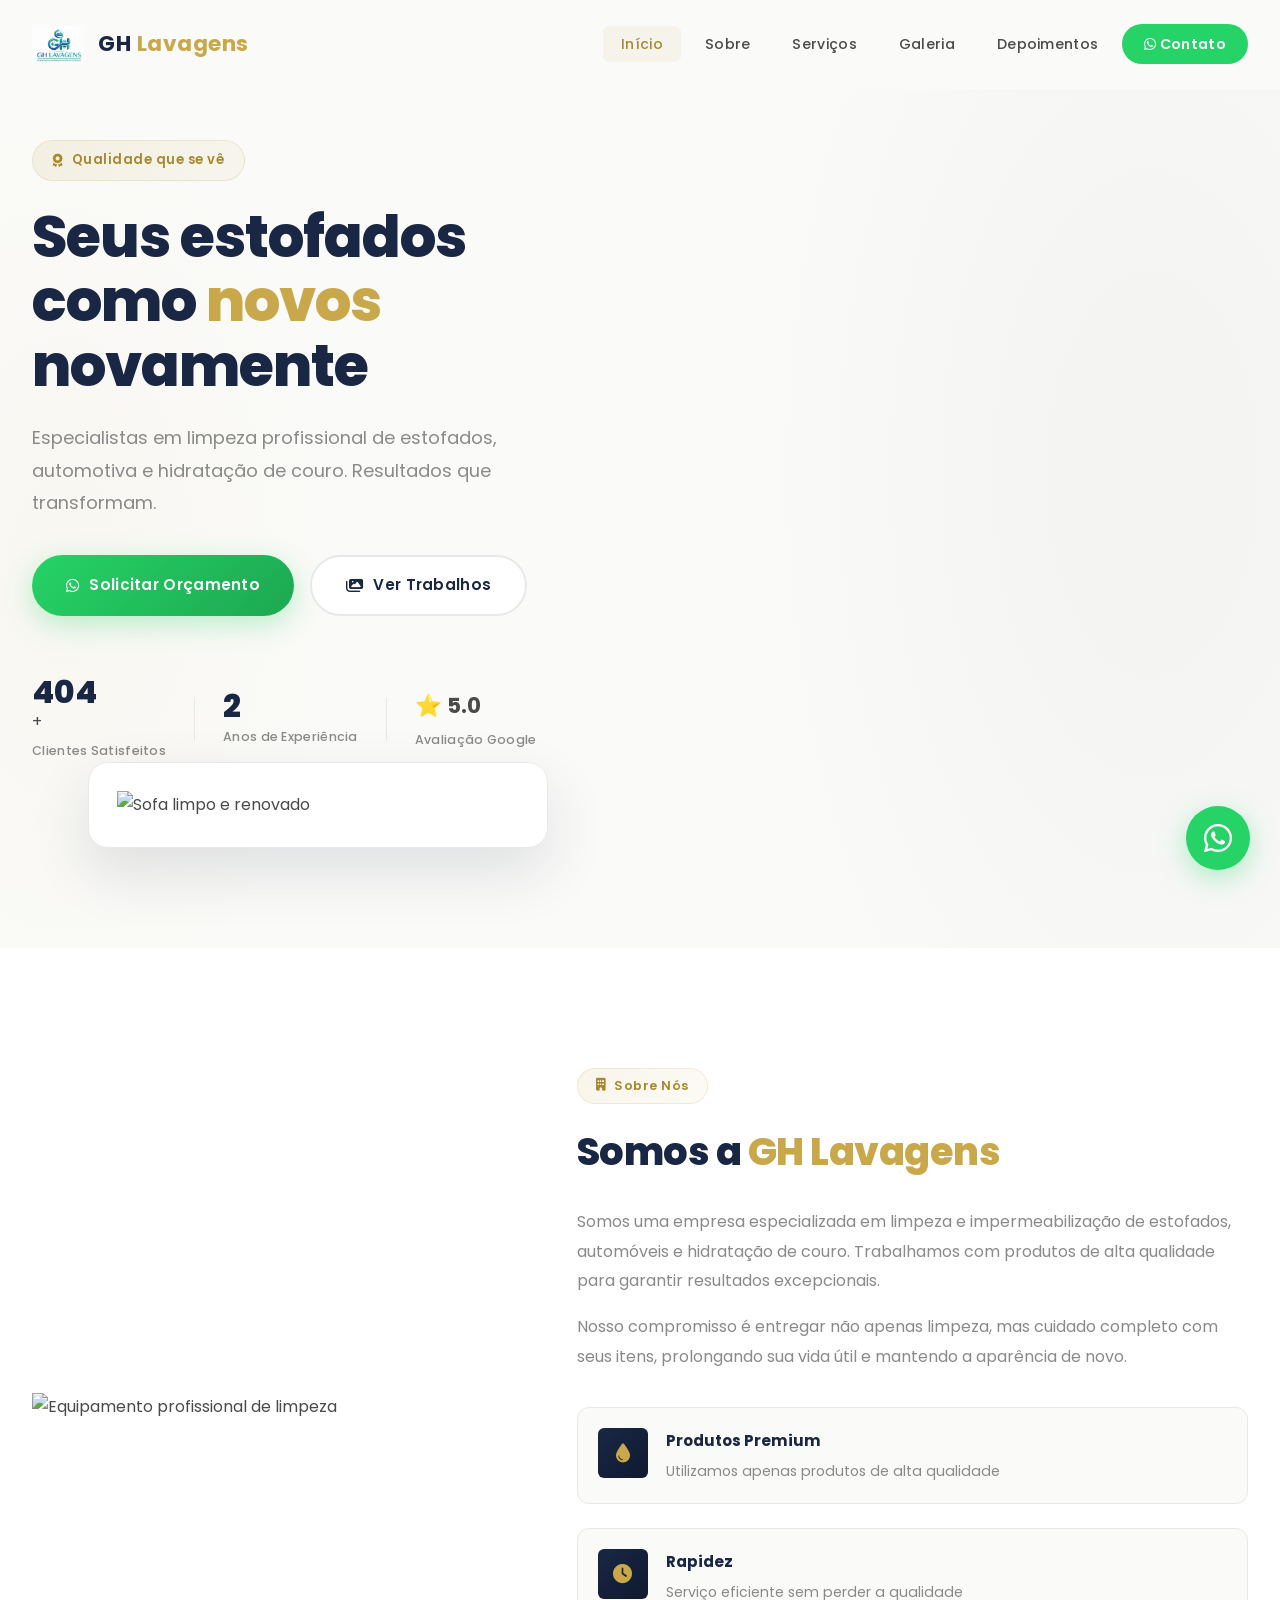
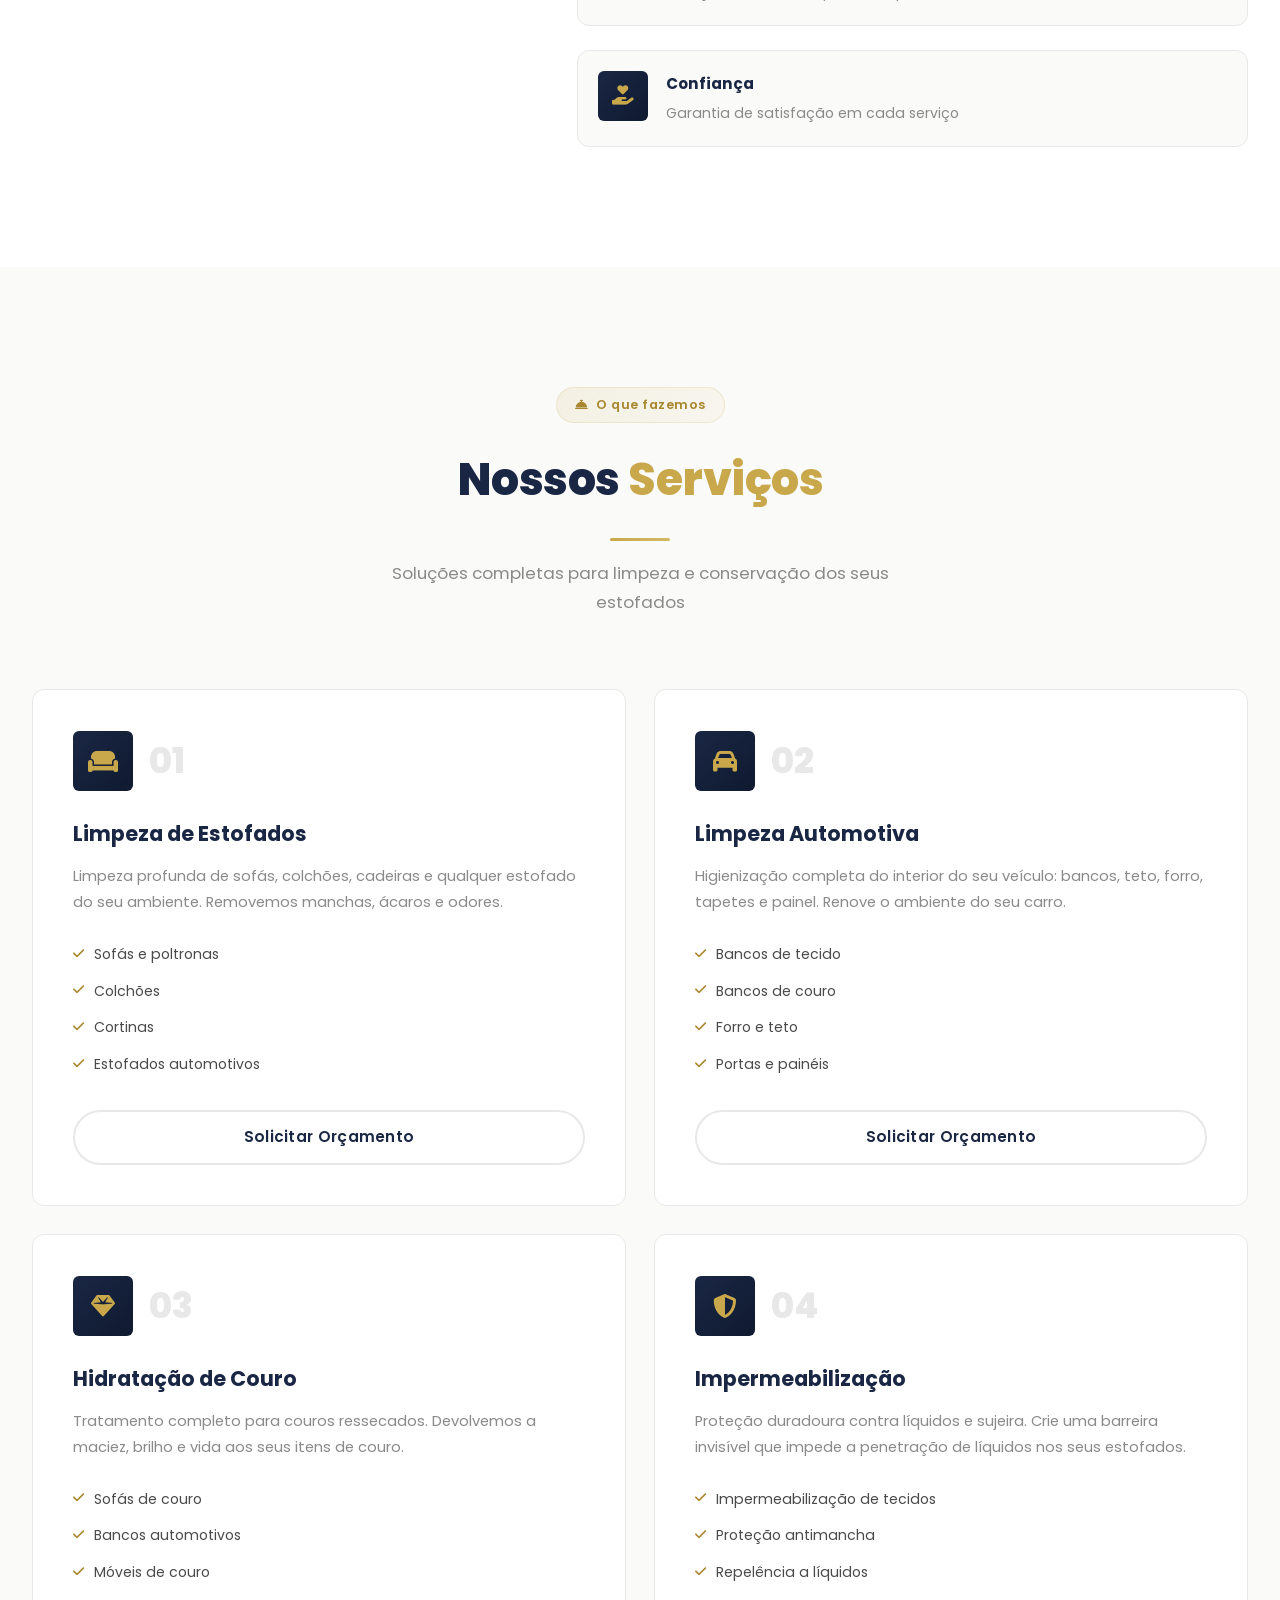
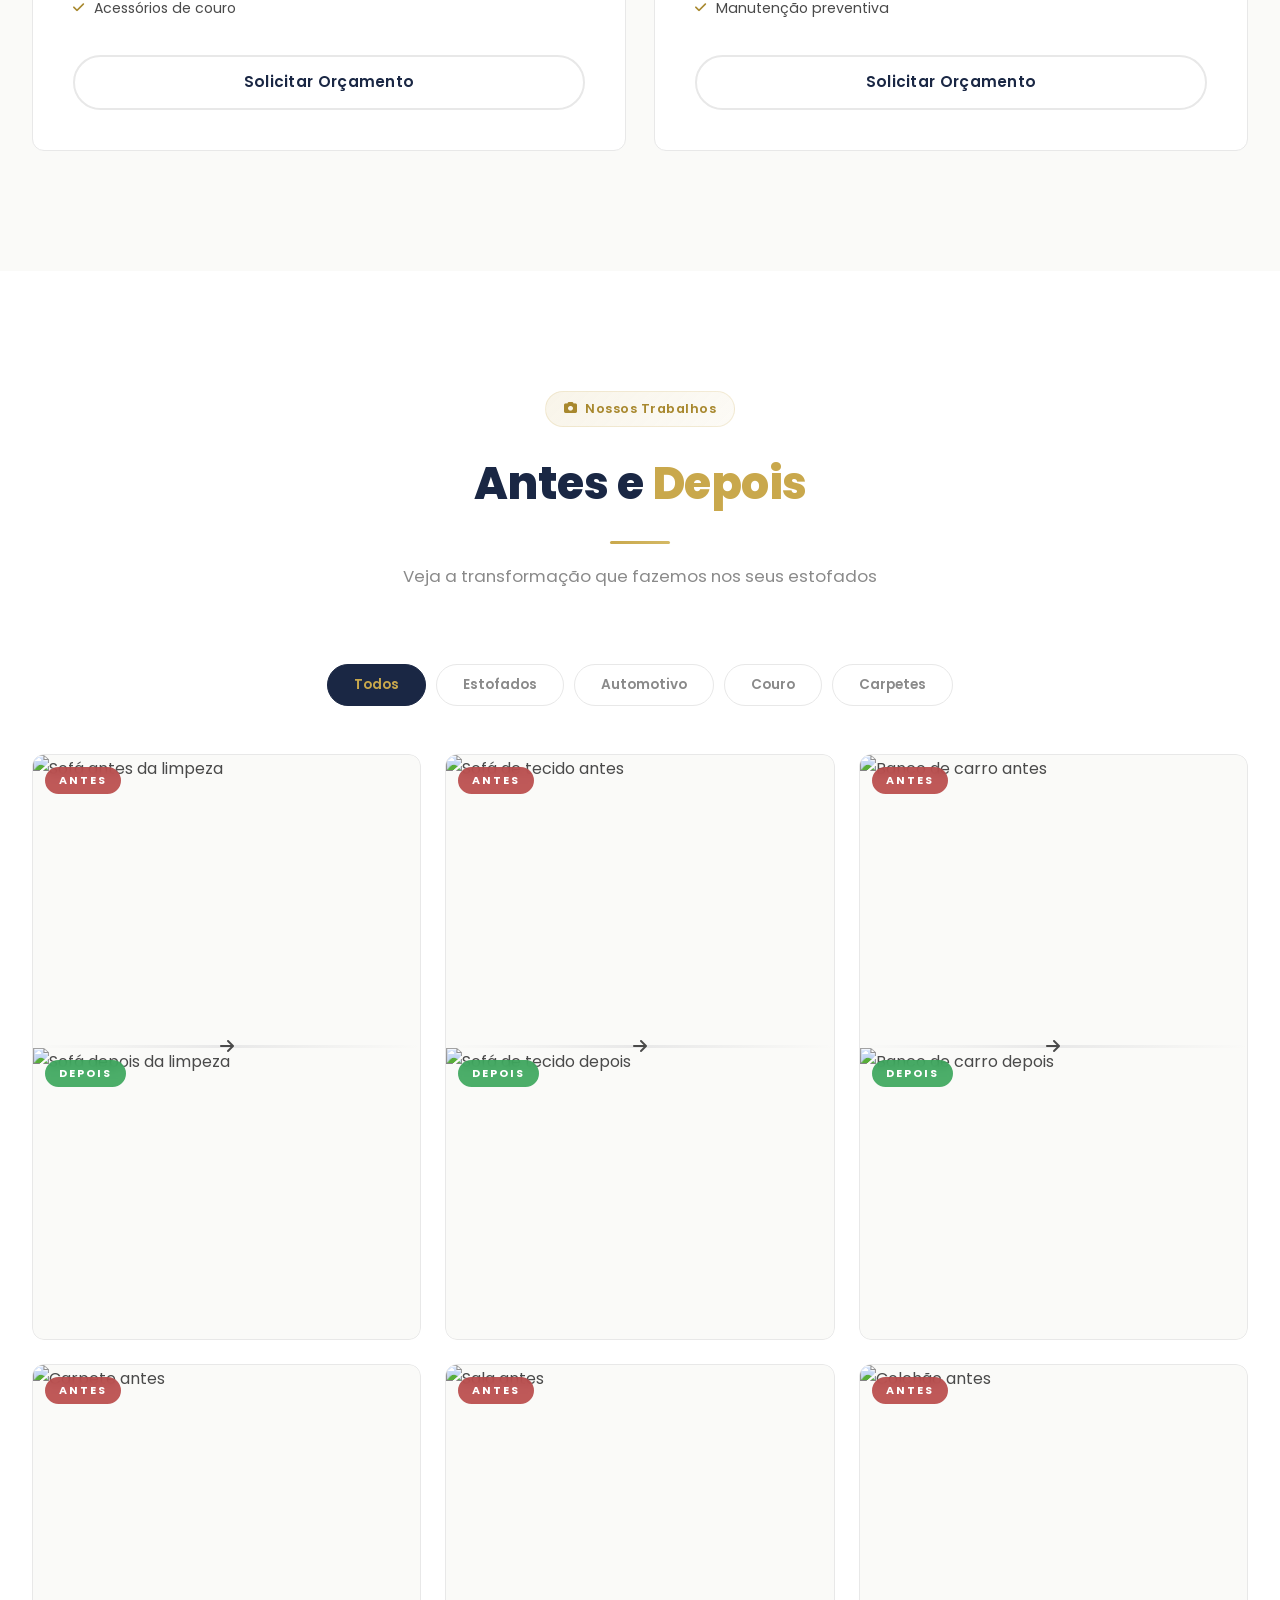
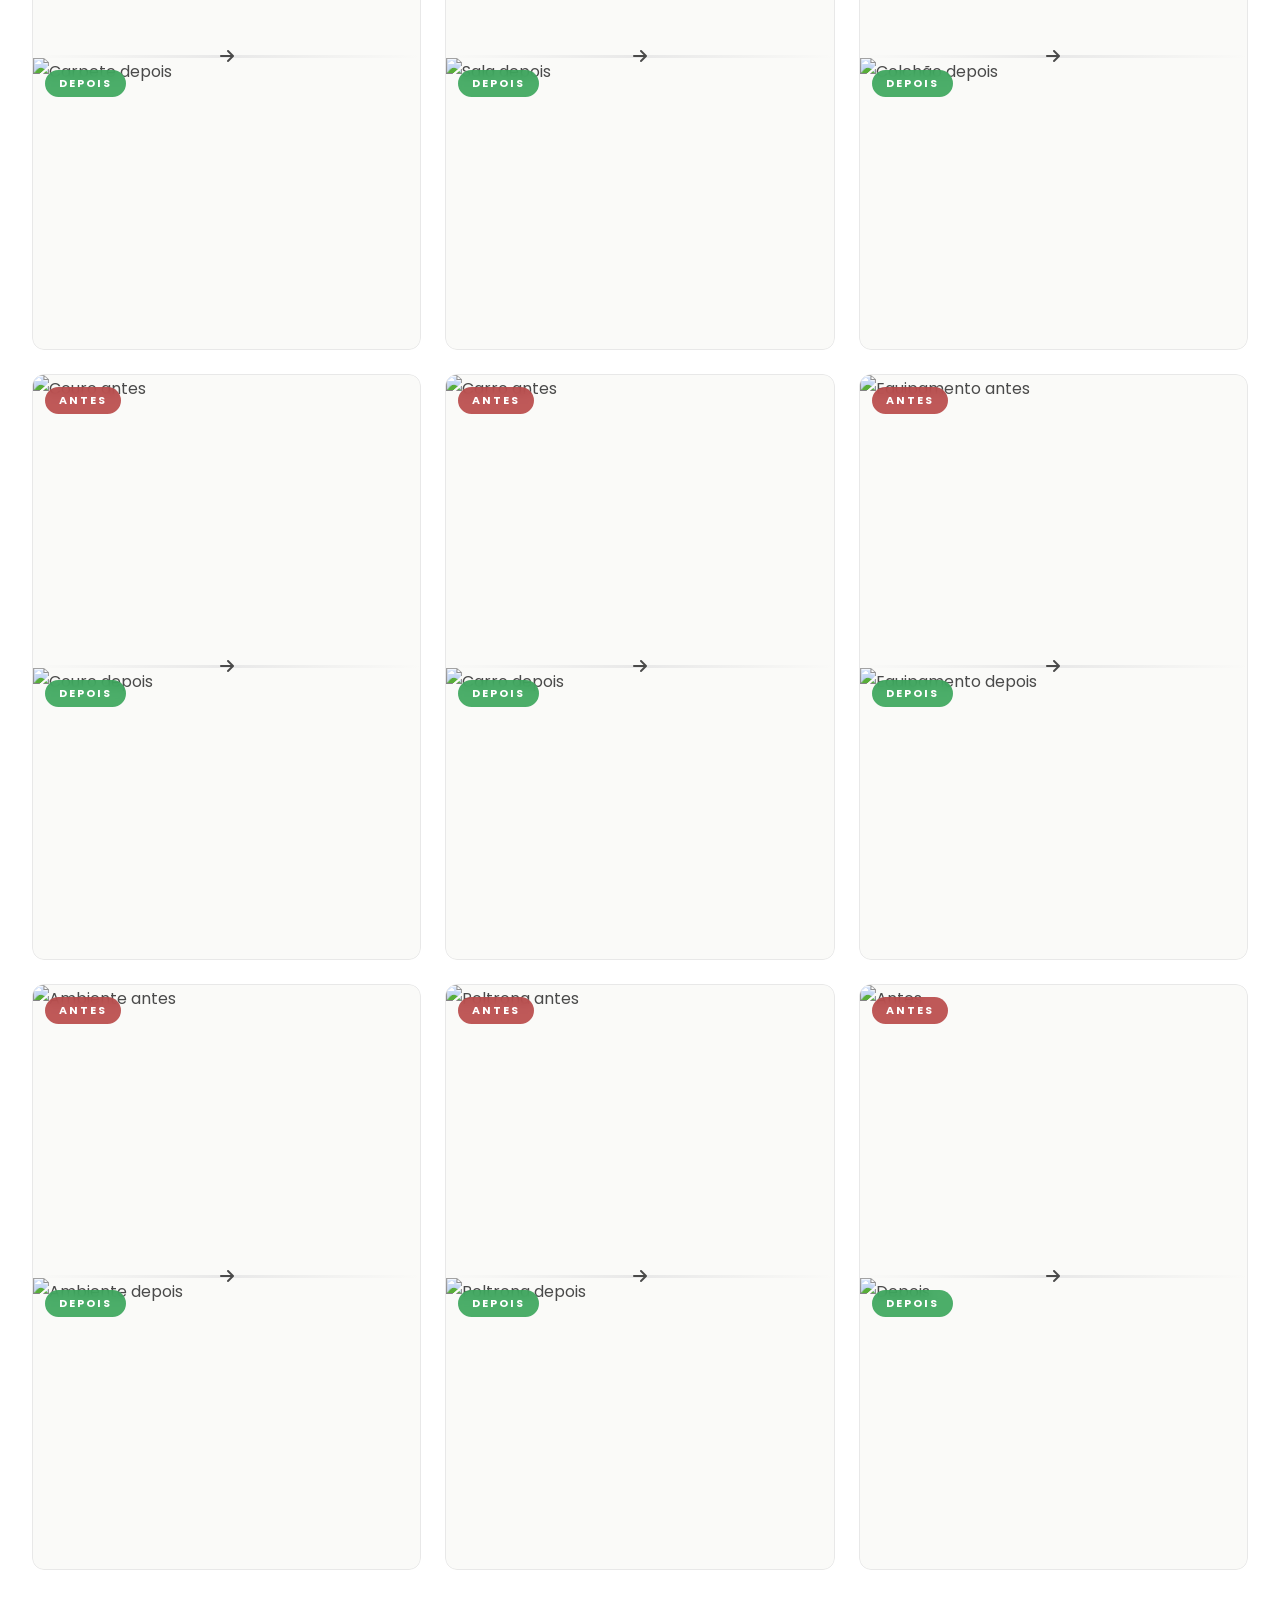
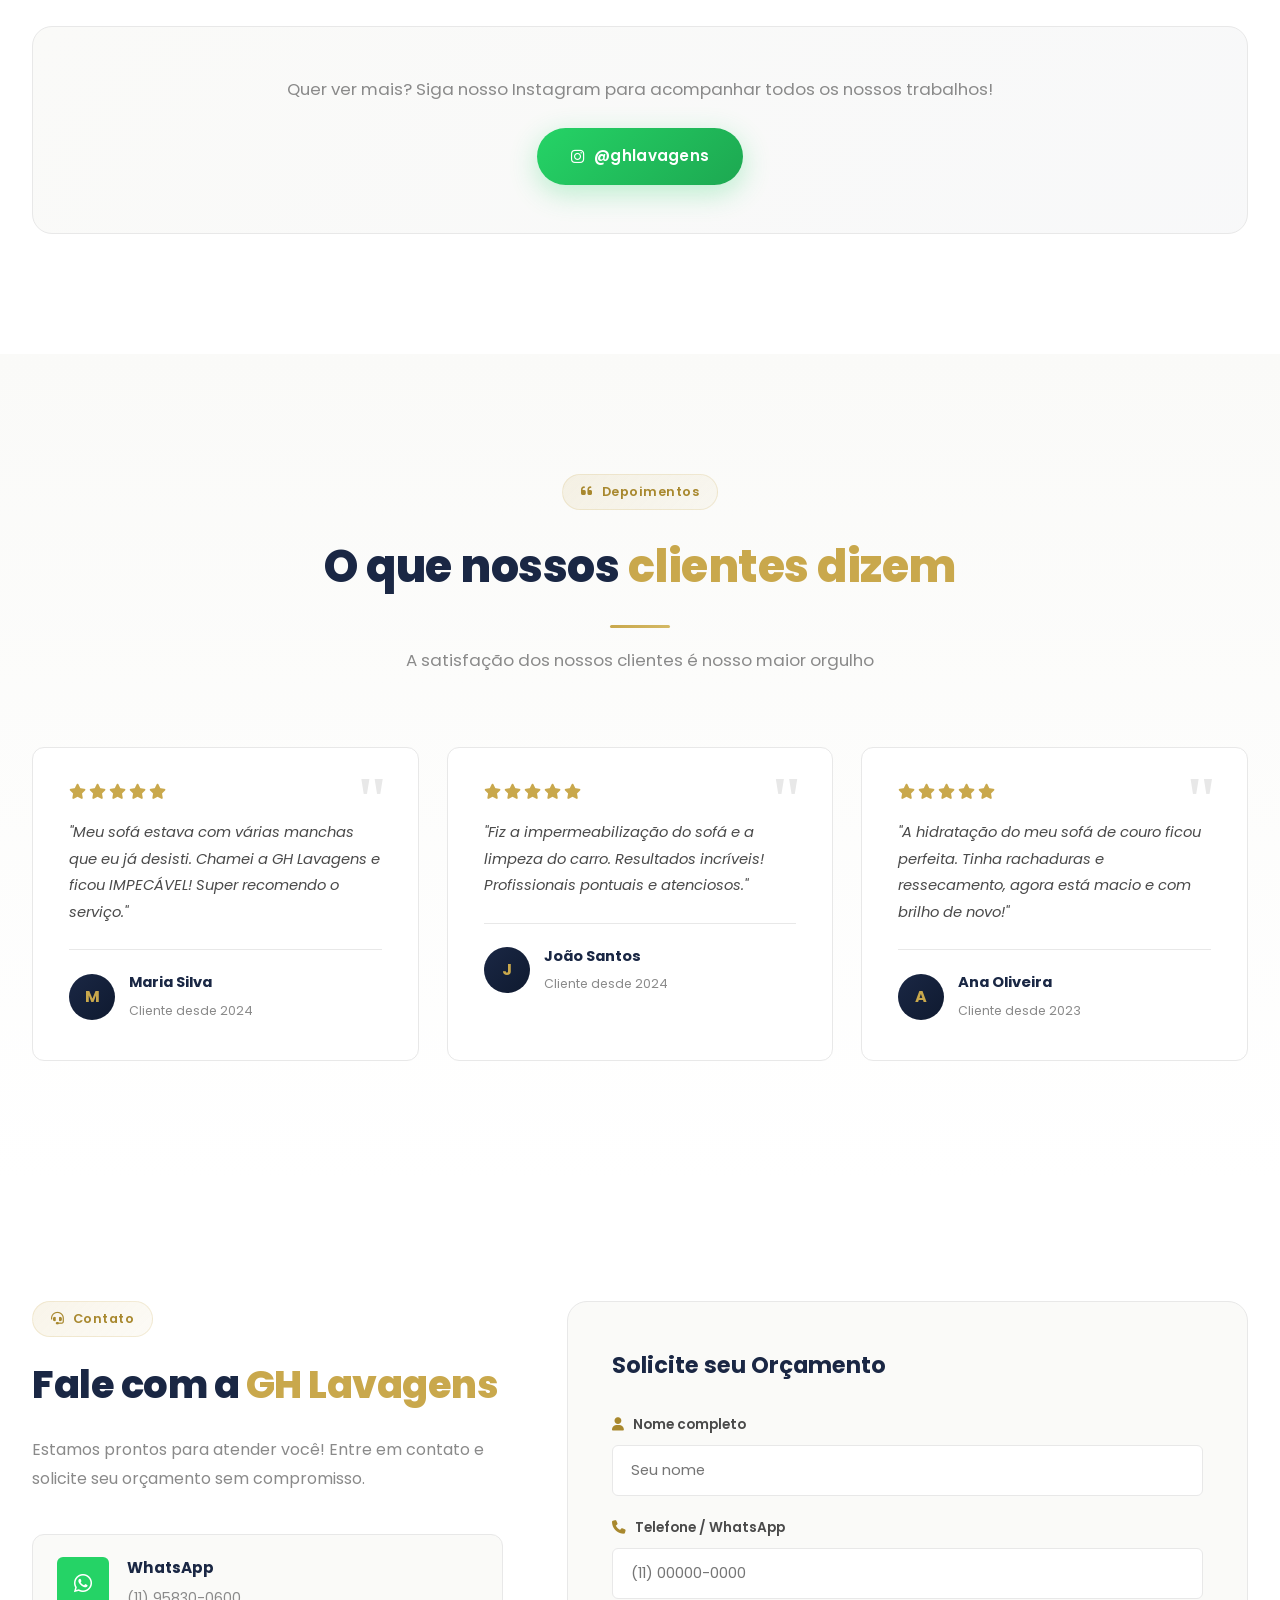
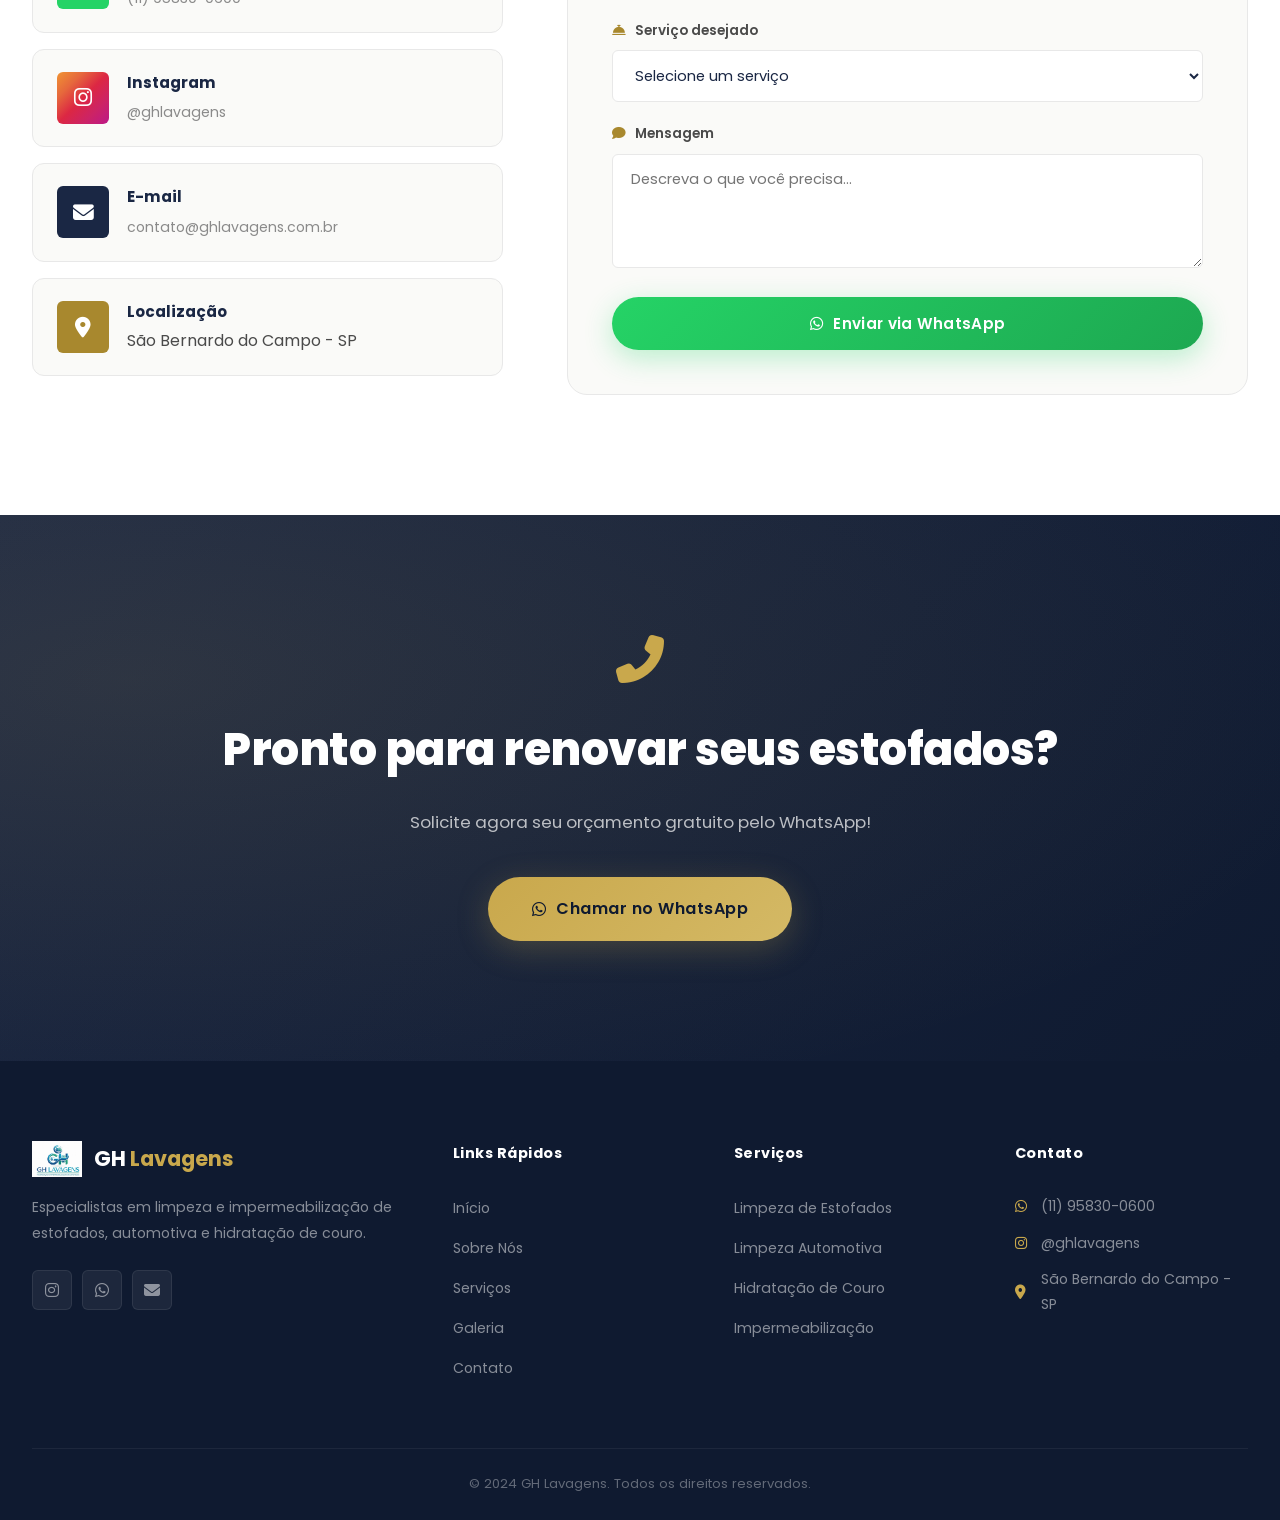
==== commit 32ca68d0: "imagenes" ====
--- a/index.html
+++ b/index.html
@@ -45,56 +45,40 @@
 
     <!-- Hero Section -->
     <section class="hero" id="inicio">
-        <div class="hero-overlay"></div>
-        <div class="container hero-content">
-            <div class="hero-text fade-in">
-                <span class="hero-badge">✨ Qualidade que se vê</span>
-                <h1>Seus estofados como <span class="highlight">novos</span> novamente</h1>
-                <p>Especialistas em limpeza profissional de estofados, automotiva e hidratação de couro. Resultados que transformam.</p>
-                <div class="hero-buttons">
-                    <a href="https://wa.me/5511958300600?text=Olá! Gostaria de solicitar um orçamento." class="btn btn-primary" target="_blank">
-                        <i class="fab fa-whatsapp"></i> Solicitar Orçamento
-                    </a>
-                    <a href="#servicos" class="btn btn-secondary">
-                        <i class="fas fa-arrow-down"></i> Nossos Serviços
-                    </a>
-                </div>
-                <div class="hero-stats">
-                    <div class="stat">
-                        <span class="stat-number" data-target="500">0</span>+
-                        <span class="stat-label">Clientes Satisfeitos</span>
-                    </div>
-                    <div class="stat-divider"></div>
-                    <div class="stat">
-                        <span class="stat-number" data-target="3">0</span>
-                        <span class="stat-label">Anos de Experiência</span>
-                    </div>
-                    <div class="stat-divider"></div>
-                    <div class="stat">
-                        <span class="stat-rating">⭐ 5.0</span>
-                        <span class="stat-label">Avaliação Google</span>
-                    </div>
-                </div>
-            </div>
-            <div class="hero-image fade-in-delay">
-                <div class="hero-card">
-                    <div class="before-after">
-                        <div class="ba-item">
-                            <span class="ba-label antes">ANTES</span>
-                            <div class="ba-placeholder before-img">
-                                <i class="fas fa-couch"></i>
-                            </div>
-                        </div>
-                        <div class="ba-arrow">
-                            <i class="fas fa-arrow-right"></i>
-                        </div>
-                        <div class="ba-item">
-                            <span class="ba-label depois">DEPOIS</span>
-                            <div class="ba-placeholder after-img">
-                                <i class="fas fa-sparkles"></i>
-                                <i class="fas fa-star"></i>
-                            </div>
-                        </div>
+        <div class="hero-content">
+            <div class="container hero-content-inner">
+                <div class="hero-text fade-in">
+                    <span class="hero-badge"><i class="fas fa-award"></i> Qualidade que se vê</span>
+                    <h1>Seus estofados como <span class="highlight">novos</span> novamente</h1>
+                    <p>Especialistas em limpeza profissional de estofados, automotiva e hidratação de couro. Resultados que transformam.</p>
+                    <div class="hero-buttons">
+                        <a href="https://wa.me/5511958300600?text=Olá! Gostaria de solicitar um orçamento." class="btn btn-primary" target="_blank">
+                            <i class="fab fa-whatsapp"></i> Solicitar Orçamento
+                        </a>
+                        <a href="#galeria" class="btn btn-secondary">
+                            <i class="fas fa-images"></i> Ver Trabalhos
+                        </a>
+                    </div>
+                    <div class="hero-stats">
+                        <div class="stat">
+                            <span class="stat-number" data-target="500">0</span>+
+                            <span class="stat-label">Clientes Satisfeitos</span>
+                        </div>
+                        <div class="stat-divider"></div>
+                        <div class="stat">
+                            <span class="stat-number" data-target="3">0</span>
+                            <span class="stat-label">Anos de Experiência</span>
+                        </div>
+                        <div class="stat-divider"></div>
+                        <div class="stat">
+                            <span class="stat-rating">⭐ 5.0</span>
+                            <span class="stat-label">Avaliação Google</span>
+                        </div>
+                    </div>
+                </div>
+                <div class="hero-image fade-in-delay">
+                    <div class="hero-card">
+                        <img src="https://images.unsplash.com/photo-1555041469-a586c61ea9?w=800&fit=crop" alt="Sofa limpo e renovado" class="hero-img">
                     </div>
                 </div>
             </div>
@@ -106,18 +90,10 @@
         <div class="container">
             <div class="about-grid">
                 <div class="about-image reveal-left">
-                    <div class="about-img-container">
-                        <div class="about-icon-main">
-                            <i class="fas fa-shield-alt"></i>
-                        </div>
-                        <div class="about-badge">
-                            <i class="fas fa-check-circle"></i>
-                            <span>Profissionais Qualificados</span>
-                        </div>
-                    </div>
+                    <img src="https://images.unsplash.com/photo-1581578731548-c64695cc695e?w=800&fit=crop" alt="Equipamento profissional de limpeza" class="about-real-img">
                 </div>
                 <div class="about-content reveal-right">
-                    <span class="section-tag">Sobre Nós</span>
+                    <span class="section-tag"><i class="fas fa-building"></i> Sobre Nós</span>
                     <h2>Somos a <span class="highlight">GH Lavagens</span></h2>
                     <p class="about-text">Somos uma empresa especializada em limpeza e impermeabilização de estofados, automóveis e hidratação de couro. Trabalhamos com produtos de alta qualidade para garantir resultados excepcionais.</p>
                     <p class="about-text">Nosso compromisso é entregar não apenas limpeza, mas cuidado completo com seus itens, prolongando sua vida útil e mantendo a aparência de novo.</p>
@@ -160,13 +136,13 @@
     <section class="services" id="servicos">
         <div class="container">
             <div class="section-header reveal">
-                <span class="section-tag">O que fazemos</span>
+                <span class="section-tag"><i class="fas fa-concierge-bell"></i> O que fazemos</span>
                 <h2>Nossos <span class="highlight">Serviços</span></h2>
                 <p>Soluções completas para limpeza e conservação dos seus estofados</p>
             </div>
             
             <div class="services-grid">
-                <div class="service-card reveal">
+                <div class="service-card reveal" data-gallery-filter="estofados">
                     <div class="service-icon-wrapper">
                         <div class="service-icon">
                             <i class="fas fa-couch"></i>
@@ -184,7 +160,7 @@
                     <a href="https://wa.me/5511958300600?text=Olá! Gostaria de saber mais sobre limpeza de estofados." class="btn btn-outline" target="_blank">Solicitar Orçamento</a>
                 </div>
                 
-                <div class="service-card reveal delay-1">
+                <div class="service-card reveal delay-1" data-gallery-filter="automotiva">
                     <div class="service-icon-wrapper">
                         <div class="service-icon">
                             <i class="fas fa-car"></i>
@@ -202,7 +178,7 @@
                     <a href="https://wa.me/5511958300600?text=Olá! Gostaria de saber mais sobre limpeza automotiva." class="btn btn-outline" target="_blank">Solicitar Orçamento</a>
                 </div>
                 
-                <div class="service-card reveal delay-2">
+                <div class="service-card reveal delay-2" data-gallery-filter="couro">
                     <div class="service-icon-wrapper">
                         <div class="service-icon">
                             <i class="fas fa-gem"></i>
@@ -220,7 +196,7 @@
                     <a href="https://wa.me/5511958300600?text=Olá! Gostaria de saber mais sobre hidratação de couro." class="btn btn-outline" target="_blank">Solicitar Orçamento</a>
                 </div>
                 
-                <div class="service-card reveal delay-3">
+                <div class="service-card reveal delay-3" data-gallery-filter="impermeabilizacao">
                     <div class="service-icon-wrapper">
                         <div class="service-icon">
                             <i class="fas fa-shield-alt"></i>
@@ -241,86 +217,284 @@
         </div>
     </section>
 
-    <!-- Galeria -->
+    <!-- Galeria Antes e Depois -->
     <section class="gallery" id="galeria">
         <div class="container">
             <div class="section-header reveal">
-                <span class="section-tag">Nossos Trabalhos</span>
+                <span class="section-tag"><i class="fas fa-camera"></i> Nossos Trabalhos</span>
                 <h2>Antes e <span class="highlight">Depois</span></h2>
                 <p>Veja a transformação que fazemos nos seus estofados</p>
             </div>
             
-            <div class="gallery-grid">
-                <div class="gallery-item reveal">
-                    <div class="before-after-card">
-                        <div class="ba-side before">
-                            <span class="ba-badge antes-badge">ANTES</span>
-                            <div class="ba-image-placeholder">
-                                <i class="fas fa-couch"></i>
-                                <span>Sofá manchado</span>
-                            </div>
-                        </div>
-                        <div class="ba-divider">
-                            <span class="arrow-icon"><i class="fas fa-arrow-right"></i></span>
-                        </div>
-                        <div class="ba-side after">
-                            <span class="ba-badge depois-badge">DEPOIS</span>
-                            <div class="ba-image-placeholder after-placeholder">
-                                <i class="fas fa-sparkles"></i>
-                                <span>Limpo e renovado</span>
-                            </div>
-                        </div>
-                    </div>
-                </div>
-                
-                <div class="gallery-item reveal delay-1">
-                    <div class="before-after-card">
-                        <div class="ba-side before">
-                            <span class="ba-badge antes-badge">ANTES</span>
-                            <div class="ba-image-placeholder">
-                                <i class="fas fa-car"></i>
-                                <span>Banco sujo</span>
-                            </div>
-                        </div>
-                        <div class="ba-divider">
-                            <span class="arrow-icon"><i class="fas fa-arrow-right"></i></span>
-                        </div>
-                        <div class="ba-side after">
-                            <span class="ba-badge depois-badge">DEPOIS</span>
-                            <div class="ba-image-placeholder after-placeholder">
-                                <i class="fas fa-star"></i>
-                                <span>Como novo</span>
-                            </div>
-                        </div>
-                    </div>
-                </div>
-                
-                <div class="gallery-item reveal delay-2">
-                    <div class="before-after-card">
-                        <div class="ba-side before">
-                            <span class="ba-badge antes-badge">ANTES</span>
-                            <div class="ba-image-placeholder">
-                                <i class="fas fa-bed"></i>
-                                <span>Colchão sujo</span>
-                            </div>
-                        </div>
-                        <div class="ba-divider">
-                            <span class="arrow-icon"><i class="fas fa-arrow-right"></i></span>
-                        </div>
-                        <div class="ba-side after">
-                            <span class="ba-badge depois-badge">DEPOIS</span>
-                            <div class="ba-image-placeholder after-placeholder">
-                                <i class="fas fa-check-circle"></i>
-                                <span>Higienizado</span>
-                            </div>
-                        </div>
-                    </div>
-                </div>
+            <!-- Filtros da galeria -->
+            <div class="gallery-filters reveal">
+                <button class="filter-btn active" data-filter="all">Todos</button>
+                <button class="filter-btn" data-filter="estofados">Estofados</button>
+                <button class="filter-btn" data-filter="automotiva">Automotivo</button>
+                <button class="filter-btn" data-filter="couro">Couro</button>
+                <button class="filter-btn" data-filter="carpetes">Carpetes</button>
+            </div>
+            
+            <!-- Grid de fotos antes e depois -->
+            <div class="gallery-grid" id="galleryGrid">
+                
+                <!-- Item 1: Sofá 3 lugares -->
+                <div class="gallery-item reveal" data-category="estofados" data-title="Sofá 3 Lugares" data-desc="Limpeza profunda com remoção de manchas e higienização completa">
+                    <div class="before-after-card" onclick="openLightbox(0)">
+                        <div class="ba-side before">
+                            <span class="ba-badge antes-badge">ANTES</span>
+                            <div class="ba-image-wrapper">
+                                <img src="https://images.unsplash.com/photo-1540574163026-643ea20ade25?w=600&fit=crop" alt="Sofá antes da limpeza" loading="lazy">
+                            </div>
+                        </div>
+                        <div class="ba-divider">
+                            <span class="arrow-icon"><i class="fas fa-arrow-right"></i></span>
+                        </div>
+                        <div class="ba-side after">
+                            <span class="ba-badge depois-badge">DEPOIS</span>
+                            <div class="ba-image-wrapper">
+                                <img src="https://images.unsplash.com/photo-1555041469-a586c61ea9?w=600&fit=crop" alt="Sofá depois da limpeza" loading="lazy">
+                            </div>
+                        </div>
+                    </div>
+                </div>
+                
+                <!-- Item 2: Sofá tecido -->
+                <div class="gallery-item reveal delay-1" data-category="estofados" data-title="Sofá de Tecido" data-desc="Remoção de manchas e revitalização do tecido">
+                    <div class="before-after-card" onclick="openLightbox(1)">
+                        <div class="ba-side before">
+                            <span class="ba-badge antes-badge">ANTES</span>
+                            <div class="ba-image-wrapper">
+                                <img src="https://images.pexels.com/photos/6820967/pexels-photo-6820967.jpeg?auto=compress&cs=tinysrgb&w=600" alt="Sofá de tecido antes" loading="lazy">
+                            </div>
+                        </div>
+                        <div class="ba-divider">
+                            <span class="arrow-icon"><i class="fas fa-arrow-right"></i></span>
+                        </div>
+                        <div class="ba-side after">
+                            <span class="ba-badge depois-badge">DEPOIS</span>
+                            <div class="ba-image-wrapper">
+                                <img src="https://images.unsplash.com/photo-1583847268964-b28dc8f51f92?w=600&fit=crop" alt="Sofá de tecido depois" loading="lazy">
+                            </div>
+                        </div>
+                    </div>
+                </div>
+                
+                <!-- Item 3: Interior automotivo -->
+                <div class="gallery-item reveal delay-2" data-category="automotiva" data-title="Banco Automotivo" data-desc="Higienização completa do interior do veículo">
+                    <div class="before-after-card" onclick="openLightbox(2)">
+                        <div class="ba-side before">
+                            <span class="ba-badge antes-badge">ANTES</span>
+                            <div class="ba-image-wrapper">
+                                <img src="https://images.pexels.com/photos/3806755/pexels-photo-3806755.jpeg?auto=compress&cs=tinysrgb&w=600" alt="Banco de carro antes" loading="lazy">
+                            </div>
+                        </div>
+                        <div class="ba-divider">
+                            <span class="arrow-icon"><i class="fas fa-arrow-right"></i></span>
+                        </div>
+                        <div class="ba-side after">
+                            <span class="ba-badge depois-badge">DEPOIS</span>
+                            <div class="ba-image-wrapper">
+                                <img src="https://images.pexels.com/photos/732529/pexels-photo-732529.jpeg?auto=compress&cs=tinysrgb&w=600" alt="Banco de carro depois" loading="lazy">
+                            </div>
+                        </div>
+                    </div>
+                </div>
+                
+                <!-- Item 4: Carpete -->
+                <div class="gallery-item reveal" data-category="carpetes" data-title="Carpete / Tapete" data-desc="Limpeza profunda e remoção de manchas do tapete">
+                    <div class="before-after-card" onclick="openLightbox(3)">
+                        <div class="ba-side before">
+                            <span class="ba-badge antes-badge">ANTES</span>
+                            <div class="ba-image-wrapper">
+                                <img src="https://cdn.pixabay.com/photo/2016/11/21/21/22/carpet-1847859_1280.jpg" alt="Carpete antes" loading="lazy">
+                            </div>
+                        </div>
+                        <div class="ba-divider">
+                            <span class="arrow-icon"><i class="fas fa-arrow-right"></i></span>
+                        </div>
+                        <div class="ba-side after">
+                            <span class="ba-badge depois-badge">DEPOIS</span>
+                            <div class="ba-image-wrapper">
+                                <img src="https://images.pexels.com/photos/3568117/pexels-photo-3568117.jpeg?auto=compress&cs=tinysrgb&w=600" alt="Carpete depois" loading="lazy">
+                            </div>
+                        </div>
+                    </div>
+                </div>
+                
+                <!-- Item 5: Sala de estar -->
+                <div class="gallery-item reveal delay-1" data-category="estofados" data-title="Sala de Estar" data-desc="Limpeza completa dos estofados da sala">
+                    <div class="before-after-card" onclick="openLightbox(4)">
+                        <div class="ba-side before">
+                            <span class="ba-badge antes-badge">ANTES</span>
+                            <div class="ba-image-wrapper">
+                                <img src="https://images.pexels.com/photos/7401344/pexels-photo-7401344.jpeg?auto=compress&cs=tinysrgb&w=600" alt="Sala antes" loading="lazy">
+                            </div>
+                        </div>
+                        <div class="ba-divider">
+                            <span class="arrow-icon"><i class="fas fa-arrow-right"></i></span>
+                        </div>
+                        <div class="ba-side after">
+                            <span class="ba-badge depois-badge">DEPOIS</span>
+                            <div class="ba-image-wrapper">
+                                <img src="https://images.unsplash.com/photo-1618221195710-dd6b41faaea6?w=600&fit=crop" alt="Sala depois" loading="lazy">
+                            </div>
+                        </div>
+                    </div>
+                </div>
+                
+                <!-- Item 6: Colchão -->
+                <div class="gallery-item reveal delay-2" data-category="estofados" data-title="Colchão" data-desc="Higienização e remoção de ácaros do colchão">
+                    <div class="before-after-card" onclick="openLightbox(5)">
+                        <div class="ba-side before">
+                            <span class="ba-badge antes-badge">ANTES</span>
+                            <div class="ba-image-wrapper">
+                                <img src="https://images.unsplash.com/photo-1632057092278-95284dfc2380?w=600&fit=crop" alt="Colchão antes" loading="lazy">
+                            </div>
+                        </div>
+                        <div class="ba-divider">
+                            <span class="arrow-icon"><i class="fas fa-arrow-right"></i></span>
+                        </div>
+                        <div class="ba-side after">
+                            <span class="ba-badge depois-badge">DEPOIS</span>
+                            <div class="ba-image-wrapper">
+                                <img src="https://cdn.pixabay.com/photo/2017/03/19/00/08/bed-2155496_1280.jpg" alt="Colchão depois" loading="lazy">
+                            </div>
+                        </div>
+                    </div>
+                </div>
+                
+                <!-- Item 7: Couro -->
+                <div class="gallery-item reveal" data-category="couro" data-title="Sofá de Couro" data-desc="Hidratação e revitalização do couro ressecado">
+                    <div class="before-after-card" onclick="openLightbox(6)">
+                        <div class="ba-side before">
+                            <span class="ba-badge antes-badge">ANTES</span>
+                            <div class="ba-image-wrapper">
+                                <img src="https://images.pexels.com/photos/574076/pexels-photo-574076.jpeg?auto=compress&cs=tinysrgb&w=600" alt="Couro antes" loading="lazy">
+                            </div>
+                        </div>
+                        <div class="ba-divider">
+                            <span class="arrow-icon"><i class="fas fa-arrow-right"></i></span>
+                        </div>
+                        <div class="ba-side after">
+                            <span class="ba-badge depois-badge">DEPOIS</span>
+                            <div class="ba-image-wrapper">
+                                <img src="https://images.pexels.com/photos/3826490/pexels-photo-3826490.jpeg?auto=compress&cs=tinysrgb&w=600" alt="Couro depois" loading="lazy">
+                            </div>
+                        </div>
+                    </div>
+                </div>
+                
+                <!-- Item 8: Veículo -->
+                <div class="gallery-item reveal delay-1" data-category="automotiva" data-title="Interior do Veículo" data-desc="Limpeza completa do forro, bancos e tapetes">
+                    <div class="before-after-card" onclick="openLightbox(7)">
+                        <div class="ba-side before">
+                            <span class="ba-badge antes-badge">ANTES</span>
+                            <div class="ba-image-wrapper">
+                                <img src="https://cdn.pixabay.com/photo/2014/03/26/20/55/car-297870_1280.jpg" alt="Carro antes" loading="lazy">
+                            </div>
+                        </div>
+                        <div class="ba-divider">
+                            <span class="arrow-icon"><i class="fas fa-arrow-right"></i></span>
+                        </div>
+                        <div class="ba-side after">
+                            <span class="ba-badge depois-badge">DEPOIS</span>
+                            <div class="ba-image-wrapper">
+                                <img src="https://cdn.pixabay.com/photo/2019/04/21/19/56/living-room-4144934_1280.jpg" alt="Carro depois" loading="lazy">
+                            </div>
+                        </div>
+                    </div>
+                </div>
+                
+                <!-- Item 9: Equipamento -->
+                <div class="gallery-item reveal delay-2" data-category="estofados" data-title="Equipamento Profissional" data-desc="Tecnologia de ponta para resultados superiores">
+                    <div class="before-after-card" onclick="openLightbox(8)">
+                        <div class="ba-side before">
+                            <span class="ba-badge antes-badge">ANTES</span>
+                            <div class="ba-image-wrapper">
+                                <img src="https://images.pexels.com/photos/3769599/pexels-photo-3769599.jpeg?auto=compress&cs=tinysrgb&w=600" alt="Equipamento antes" loading="lazy">
+                            </div>
+                        </div>
+                        <div class="ba-divider">
+                            <span class="arrow-icon"><i class="fas fa-arrow-right"></i></span>
+                        </div>
+                        <div class="ba-side after">
+                            <span class="ba-badge depois-badge">DEPOIS</span>
+                            <div class="ba-image-wrapper">
+                                <img src="https://images.pexels.com/photos/3752094/pexels-photo-3752094.jpeg?auto=compress&cs=tinysrgb&w=600" alt="Equipamento depois" loading="lazy">
+                            </div>
+                        </div>
+                    </div>
+                </div>
+                
+                <!-- Item 10: Sala moderna -->
+                <div class="gallery-item reveal" data-category="estofados" data-title="Ambiente Residencial" data-desc="Transformação completa do ambiente">
+                    <div class="before-after-card" onclick="openLightbox(9)">
+                        <div class="ba-side before">
+                            <span class="ba-badge antes-badge">ANTES</span>
+                            <div class="ba-image-wrapper">
+                                <img src="https://cdn.pixabay.com/photo/2016/11/29/07/01/home-1867476_1280.jpg" alt="Ambiente antes" loading="lazy">
+                            </div>
+                        </div>
+                        <div class="ba-divider">
+                            <span class="arrow-icon"><i class="fas fa-arrow-right"></i></span>
+                        </div>
+                        <div class="ba-side after">
+                            <span class="ba-badge depois-badge">DEPOIS</span>
+                            <div class="ba-image-wrapper">
+                                <img src="https://images.unsplash.com/photo-1600210492486-724fe5c67fb0?w=600&fit=crop" alt="Ambiente depois" loading="lazy">
+                            </div>
+                        </div>
+                    </div>
+                </div>
+                
+                <!-- Item 11: Poltrona de couro -->
+                <div class="gallery-item reveal delay-1" data-category="couro" data-title="Poltrona de Couro" data-desc="Tratamento completo e hidratação do couro">
+                    <div class="before-after-card" onclick="openLightbox(10)">
+                        <div class="ba-side before">
+                            <span class="ba-badge antes-badge">ANTES</span>
+                            <div class="ba-image-wrapper">
+                                <img src="https://images.pexels.com/photos/47679/clean-cleanly-cleaner-cleaning-47679.jpeg?auto=compress&cs=tinysrgb&w=600" alt="Poltrona antes" loading="lazy">
+                            </div>
+                        </div>
+                        <div class="ba-divider">
+                            <span class="arrow-icon"><i class="fas fa-arrow-right"></i></span>
+                        </div>
+                        <div class="ba-side after">
+                            <span class="ba-badge depois-badge">DEPOIS</span>
+                            <div class="ba-image-wrapper">
+                                <img src="https://cdn.pixabay.com/photo/2020/07/09/13/08/cleaning-5385684_1280.jpg" alt="Poltrona depois" loading="lazy">
+                            </div>
+                        </div>
+                    </div>
+                </div>
+                
+                <!-- Item 12: Limpador profissional -->
+                <div class="gallery-item reveal delay-2" data-category="automotiva" data-title="Limpeza Profissional" data-desc="Serviço completo com produtos premium">
+                    <div class="before-after-card" onclick="openLightbox(11)">
+                        <div class="ba-side before">
+                            <span class="ba-badge antes-badge">ANTES</span>
+                            <div class="ba-image-wrapper">
+                                <img src="https://images.pexels.com/photos/276827/pexels-photo-276827.jpeg?auto=compress&cs=tinysrgb&w=600" alt="Antes" loading="lazy">
+                            </div>
+                        </div>
+                        <div class="ba-divider">
+                            <span class="arrow-icon"><i class="fas fa-arrow-right"></i></span>
+                        </div>
+                        <div class="ba-side after">
+                            <span class="ba-badge depois-badge">DEPOIS</span>
+                            <div class="ba-image-wrapper">
+                                <img src="https://images.pexels.com/photos/1637951/pexels-photo-1637951.jpeg?auto=compress&cs=tinysrgb&w=600" alt="Depois" loading="lazy">
+                            </div>
+                        </div>
+                    </div>
+                </div>
+                
             </div>
             
             <div class="gallery-cta reveal">
                 <p>Quer ver mais? Siga nosso Instagram para acompanhar todos os nossos trabalhos!</p>
-                <a href="https://instagram.com/ghlavagens" class="btn btn-primary" target="_blank">
+                <a href="https://www.instagram.com/ghlavagens/" class="btn btn-primary" target="_blank">
                     <i class="fab fa-instagram"></i> @ghlavagens
                 </a>
             </div>
@@ -331,7 +505,7 @@
     <section class="testimonials" id="depoimentos">
         <div class="container">
             <div class="section-header reveal">
-                <span class="section-tag">Depoimentos</span>
+                <span class="section-tag"><i class="fas fa-quote-left"></i> Depoimentos</span>
                 <h2>O que nossos <span class="highlight">clientes dizem</span></h2>
                 <p>A satisfação dos nossos clientes é nosso maior orgulho</p>
             </div>
@@ -405,7 +579,7 @@
         <div class="container">
             <div class="contact-grid">
                 <div class="contact-info reveal-left">
-                    <span class="section-tag">Contato</span>
+                    <span class="section-tag"><i class="fas fa-headset"></i> Contato</span>
                     <h2>Fale com a <span class="highlight">GH Lavagens</span></h2>
                     <p>Estamos prontos para atender você! Entre em contato e solicite seu orçamento sem compromisso.</p>
                     
@@ -420,7 +594,7 @@
                             </div>
                         </a>
                         
-                        <a href="https://instagram.com/ghlavagens" class="contact-method" target="_blank">
+                        <a href="https://www.instagram.com/ghlavagens/" class="contact-method" target="_blank">
                             <div class="method-icon instagram">
                                 <i class="fab fa-instagram"></i>
                             </div>
@@ -445,8 +619,8 @@
                                 <i class="fas fa-map-marker-alt"></i>
                             </div>
                             <div class="method-info">
-                                <h4>Atendimento</h4>
-                                <p>Atendemos São Bernardo do Campo e região com atendimento domiciliar profissional.</p>
+                                <h4>Localização</h4>
+                                <p>São Bernardo do Campo - SP</p>
                             </div>
                         </div>
                     </div>
@@ -463,7 +637,7 @@
                         
                         <div class="form-group">
                             <label for="phone"><i class="fas fa-phone"></i> Telefone / WhatsApp</label>
-                            <input type="tel" id="phone" name="phone" placeholder="(11) 95830-0600" required>
+                            <input type="tel" id="phone" name="phone" placeholder="(11) 00000-0000" required>
                         </div>
                         
                         <div class="form-group">
@@ -517,7 +691,7 @@
                     </a>
                     <p>Especialistas em limpeza e impermeabilização de estofados, automotiva e hidratação de couro.</p>
                     <div class="footer-social">
-                        <a href="https://instagram.com/ghlavagens" target="_blank" aria-label="Instagram"><i class="fab fa-instagram"></i></a>
+                        <a href="https://www.instagram.com/ghlavagens/" target="_blank" aria-label="Instagram"><i class="fab fa-instagram"></i></a>
                         <a href="https://wa.me/5511958300600" target="_blank" aria-label="WhatsApp"><i class="fab fa-whatsapp"></i></a>
                         <a href="mailto:contato@ghlavagens.com.br" aria-label="Email"><i class="fas fa-envelope"></i></a>
                     </div>
@@ -560,6 +734,34 @@
         </div>
     </footer>
 
+    <!-- Lightbox Modal -->
+    <div class="lightbox" id="lightbox">
+        <button class="lightbox-close" onclick="closeLightbox()"><i class="fas fa-times"></i></button>
+        <button class="lightbox-nav lightbox-prev" onclick="navigateLightbox(-1)"><i class="fas fa-chevron-left"></i></button>
+        <button class="lightbox-nav lightbox-next" onclick="navigateLightbox(1)"><i class="fas fa-chevron-right"></i></button>
+        <div class="lightbox-content">
+            <div class="lightbox-before-after">
+                <div class="lightbox-side before-side">
+                    <span class="ba-badge antes-badge">ANTES</span>
+                    <div class="ba-image-wrapper">
+                        <img id="lightbox-before" src="" alt="Antes">
+                    </div>
+                </div>
+                <div class="lightbox-divider"><i class="fas fa-arrows-alt-h"></i></div>
+                <div class="lightbox-side after-side">
+                    <span class="ba-badge depois-badge">DEPOIS</span>
+                    <div class="ba-image-wrapper">
+                        <img id="lightbox-after" src="" alt="Depois">
+                    </div>
+                </div>
+            </div>
+            <div class="lightbox-info">
+                <h4 id="lightbox-title"></h4>
+                <p id="lightbox-desc"></p>
+            </div>
+        </div>
+    </div>
+
     <!-- Botão flutuante WhatsApp -->
     <a href="https://wa.me/5511958300600?text=Olá! Gostaria de solicitar um orçamento." class="whatsapp-float" target="_blank" aria-label="WhatsApp">
         <i class="fab fa-whatsapp"></i>
@@ -570,6 +772,9 @@
         <i class="fas fa-chevron-up"></i>
     </button>
 
+    <!-- Mobile overlay -->
+    <div class="nav-overlay" id="navOverlay"></div>
+
     <!-- JavaScript -->
     <script src="script.js"></script>
 </body>
--- a/style.css
+++ b/style.css
@@ -1,6 +1,6 @@
 /* ============================================
    GH LAVAGENS - Website Profissional
-   Design moderno e responsivo
+   Paleta: Azul Marinho + Dourado + Neutros
    ============================================ */
 
 /* --- Reset & Base --- */
@@ -11,38 +11,42 @@
 }
 
 :root {
-    --primary: #d62828;
-    --primary-dark: #a81f1f;
-    --primary-light: #ff4d4d;
-    --secondary: #1a1a2e;
-    --accent: #f77f00;
-    --dark: #0f0f23;
-    --light: #ffffff;
-    --gray-50: #fafafa;
-    --gray-100: #f5f5f5;
-    --gray-200: #e5e5e5;
-    --gray-300: #d4d4d4;
-    --gray-400: #a3a3a3;
-    --gray-500: #737373;
-    --gray-600: #525252;
-    --gray-700: #404040;
-    --gray-800: #262626;
-    --gray-900: #171717;
+    /* Paleta Profissional */
+    --navy: #1a2744;
+    --navy-dark: #0f1a30;
+    --navy-light: #2a3d62;
+    --gold: #c9a84c;
+    --gold-light: #d4b965;
+    --gold-dark: #a8882e;
+    
+    --charcoal: #2d2d2d;
+    --slate: #4a4a4a;
+    --silver: #8a8a8a;
+    --mist: #b8b8b8;
+    --fog: #e8e8e8;
+    --cloud: #f4f4f2;
+    --snow: #fafaf8;
+    --white: #ffffff;
+    
+    /* WhatsApp mantido para CTAs */
+    --whatsapp: #25d366;
+    --whatsapp-dark: #1da851;
     
     --font-primary: 'Poppins', -apple-system, BlinkMacSystemFont, sans-serif;
     
-    --shadow-sm: 0 1px 3px rgba(0,0,0,0.08);
-    --shadow-md: 0 4px 12px rgba(0,0,0,0.1);
-    --shadow-lg: 0 10px 30px rgba(0,0,0,0.12);
-    --shadow-xl: 0 20px 50px rgba(0,0,0,0.15);
-    
-    --radius-sm: 8px;
+    --shadow-sm: 0 1px 4px rgba(26,39,68,0.06);
+    --shadow-md: 0 4px 16px rgba(26,39,68,0.08);
+    --shadow-lg: 0 12px 36px rgba(26,39,68,0.10);
+    --shadow-xl: 0 24px 60px rgba(26,39,68,0.12);
+    --shadow-gold: 0 8px 32px rgba(201,168,76,0.25);
+    
+    --radius-sm: 6px;
     --radius-md: 12px;
     --radius-lg: 20px;
-    --radius-xl: 30px;
+    --radius-xl: 32px;
     --radius-full: 50%;
     
-    --transition: all 0.3s cubic-bezier(0.4, 0, 0.2, 1);
+    --transition: all 0.35s cubic-bezier(0.4, 0, 0.2, 1);
 }
 
 html {
@@ -52,17 +56,18 @@
 
 body {
     font-family: var(--font-primary);
-    color: var(--gray-700);
-    background-color: var(--light);
-    line-height: 1.7;
+    color: var(--slate);
+    background-color: var(--snow);
+    line-height: 1.75;
     overflow-x: hidden;
+    -webkit-font-smoothing: antialiased;
 }
 
 .container {
     width: 100%;
-    max-width: 1200px;
+    max-width: 1280px;
     margin: 0 auto;
-    padding: 0 24px;
+    padding: 0 32px;
 }
 
 a {
@@ -71,34 +76,30 @@
     transition: var(--transition);
 }
 
-ul {
-    list-style: none;
-}
-
-img {
-    max-width: 100%;
-    height: auto;
-}
-
-/* --- Navbar --- */
+ul { list-style: none; }
+img { max-width: 100%; height: auto; display: block; }
+
+/* ============================================
+   NAVBAR
+   ============================================ */
 .navbar {
     position: fixed;
     top: 0;
     left: 0;
     width: 100%;
     z-index: 1000;
-    background: rgba(255, 255, 255, 0.95);
-    backdrop-filter: blur(20px);
-    -webkit-backdrop-filter: blur(20px);
-    transition: var(--transition);
-    padding: 16px 0;
+    background: rgba(250, 250, 248, 0.92);
+    backdrop-filter: blur(24px);
+    -webkit-backdrop-filter: blur(24px);
+    transition: var(--transition);
+    padding: 18px 0;
     border-bottom: 1px solid transparent;
 }
 
 .navbar.scrolled {
-    padding: 10px 0;
+    padding: 12px 0;
     box-shadow: var(--shadow-md);
-    border-bottom-color: var(--gray-200);
+    border-bottom-color: var(--fog);
 }
 
 .nav-container {
@@ -110,28 +111,29 @@
 .logo {
     display: flex;
     align-items: center;
-    gap: 12px;
+    gap: 14px;
 }
 
 .logo img {
-    width: 50px;
-    height: 50px;
+    width: 52px;
+    height: 52px;
     transition: var(--transition);
 }
 
 .navbar.scrolled .logo img {
-    width: 42px;
-    height: 42px;
+    width: 44px;
+    height: 44px;
 }
 
 .logo-text {
-    font-size: 1.3rem;
+    font-size: 1.35rem;
     font-weight: 700;
-    color: var(--dark);
+    color: var(--navy);
+    letter-spacing: 0.5px;
 }
 
 .logo-text span {
-    color: var(--primary);
+    color: var(--gold);
 }
 
 .menu-toggle {
@@ -145,249 +147,238 @@
 }
 
 .menu-toggle span {
-    width: 28px;
-    height: 3px;
-    background: var(--dark);
+    width: 26px;
+    height: 2.5px;
+    background: var(--navy);
     border-radius: 3px;
     transition: var(--transition);
 }
 
-.menu-toggle.active span:nth-child(1) {
-    transform: rotate(45deg) translate(6px, 6px);
-}
-
-.menu-toggle.active span:nth-child(2) {
-    opacity: 0;
-}
-
-.menu-toggle.active span:nth-child(3) {
-    transform: rotate(-45deg) translate(6px, -6px);
-}
+.menu-toggle.active span:nth-child(1) { transform: rotate(45deg) translate(5px, 5px); }
+.menu-toggle.active span:nth-child(2) { opacity: 0; }
+.menu-toggle.active span:nth-child(3) { transform: rotate(-45deg) translate(5px, -5px); }
 
 .nav-links {
     display: flex;
     align-items: center;
-    gap: 8px;
+    gap: 6px;
 }
 
 .nav-link {
-    padding: 8px 16px;
-    font-size: 0.9rem;
+    padding: 8px 18px;
+    font-size: 0.88rem;
     font-weight: 500;
-    color: var(--gray-600);
+    color: var(--slate);
     border-radius: var(--radius-sm);
     transition: var(--transition);
-}
-
-.nav-link:hover,
-.nav-link.active {
-    color: var(--primary);
-    background: rgba(214, 40, 40, 0.08);
+    letter-spacing: 0.3px;
+}
+
+.nav-link:hover, .nav-link.active {
+    color: var(--gold-dark);
+    background: rgba(201, 168, 76, 0.08);
 }
 
 .btn-whatsapp {
-    background: #25d366 !important;
+    background: var(--whatsapp) !important;
     color: white !important;
-    padding: 10px 20px !important;
+    padding: 10px 22px !important;
     border-radius: var(--radius-xl) !important;
     font-weight: 600 !important;
 }
 
 .btn-whatsapp:hover {
-    background: #1da851 !important;
+    background: var(--whatsapp-dark) !important;
     transform: translateY(-2px);
-}
-
-/* --- Hero Section --- */
+    box-shadow: 0 6px 20px rgba(37,211,102,0.3);
+}
+
+/* ============================================
+   HERO
+   ============================================ */
 .hero {
     position: relative;
     min-height: 100vh;
     display: flex;
     align-items: center;
-    padding: 120px 0 80px;
-    background: linear-gradient(135deg, #fefefe 0%, #f8f9fa 50%, #fff5f5 100%);
+    padding: 140px 0 100px;
+    background: var(--snow);
     overflow: hidden;
 }
 
 .hero::before {
     content: '';
     position: absolute;
-    top: -50%;
-    right: -30%;
-    width: 80%;
-    height: 200%;
-    background: radial-gradient(ellipse, rgba(214, 40, 40, 0.04) 0%, transparent 70%);
+    top: -40%;
+    right: -25%;
+    width: 70%;
+    height: 180%;
+    background: radial-gradient(ellipse, rgba(26,39,68,0.03) 0%, transparent 65%);
+    pointer-events: none;
+}
+
+.hero::after {
+    content: '';
+    position: absolute;
+    bottom: -20%;
+    left: -20%;
+    width: 50%;
+    height: 120%;
+    background: radial-gradient(ellipse, rgba(201,168,76,0.04) 0%, transparent 60%);
     pointer-events: none;
 }
 
 .hero-content {
     display: grid;
-    grid-template-columns: 1fr 1fr;
-    gap: 60px;
+    grid-template-columns: 1fr 0.9fr;
+    gap: 72px;
     align-items: center;
     position: relative;
     z-index: 1;
 }
 
 .hero-badge {
-    display: inline-block;
+    display: inline-flex;
+    align-items: center;
+    gap: 8px;
     padding: 8px 20px;
-    background: rgba(214, 40, 40, 0.1);
-    color: var(--primary);
+    background: linear-gradient(135deg, rgba(201,168,76,0.12) 0%, rgba(201,168,76,0.06) 100%);
+    border: 1px solid rgba(201,168,76,0.2);
+    color: var(--gold-dark);
     border-radius: var(--radius-xl);
-    font-size: 0.85rem;
+    font-size: 0.82rem;
     font-weight: 600;
-    margin-bottom: 20px;
+    margin-bottom: 24px;
+    letter-spacing: 0.5px;
 }
 
 .hero-text h1 {
-    font-size: clamp(2.2rem, 4vw, 3.5rem);
+    font-size: clamp(2.4rem, 4.5vw, 3.6rem);
     font-weight: 800;
-    color: var(--dark);
-    line-height: 1.15;
-    margin-bottom: 20px;
+    color: var(--navy);
+    line-height: 1.12;
+    margin-bottom: 24px;
+    letter-spacing: -1px;
 }
 
 .highlight {
-    color: var(--primary);
+    color: var(--gold);
     position: relative;
 }
 
-.highlight::after {
-    content: '';
-    position: absolute;
-    bottom: 4px;
-    left: 0;
-    width: 100%;
-    height: 8px;
-    background: rgba(214, 40, 40, 0.15);
-    border-radius: 4px;
-    z-index: -1;
-}
-
 .hero-text > p {
-    font-size: 1.1rem;
-    color: var(--gray-600);
-    margin-bottom: 32px;
-    max-width: 520px;
+    font-size: 1.12rem;
+    color: var(--silver);
+    margin-bottom: 36px;
+    max-width: 500px;
+    line-height: 1.8;
 }
 
 .hero-buttons {
     display: flex;
     gap: 16px;
     flex-wrap: wrap;
-    margin-bottom: 48px;
+    margin-bottom: 52px;
 }
 
 .btn {
     display: inline-flex;
     align-items: center;
     gap: 10px;
-    padding: 14px 32px;
-    font-size: 1rem;
+    padding: 15px 34px;
+    font-size: 0.95rem;
     font-weight: 600;
     border-radius: var(--radius-xl);
     cursor: pointer;
     transition: var(--transition);
     border: none;
     font-family: var(--font-primary);
-}
-
-.btn:hover {
-    transform: translateY(-3px);
-}
+    letter-spacing: 0.3px;
+}
+
+.btn:hover { transform: translateY(-3px); }
 
 .btn-primary {
-    background: linear-gradient(135deg, #25d366 0%, #1da851 100%);
+    background: linear-gradient(135deg, var(--whatsapp) 0%, var(--whatsapp-dark) 100%);
     color: white;
-    box-shadow: 0 8px 24px rgba(37, 211, 102, 0.35);
+    box-shadow: 0 8px 28px rgba(37,211,102,0.3);
 }
 
 .btn-primary:hover {
-    box-shadow: 0 12px 32px rgba(37, 211, 102, 0.45);
+    box-shadow: 0 14px 36px rgba(37,211,102,0.4);
 }
 
 .btn-secondary {
-    background: var(--light);
-    color: var(--dark);
-    border: 2px solid var(--gray-200);
+    background: var(--white);
+    color: var(--navy);
+    border: 2px solid var(--fog);
 }
 
 .btn-secondary:hover {
-    border-color: var(--primary);
-    color: var(--primary);
+    border-color: var(--gold);
+    color: var(--gold-dark);
+    box-shadow: var(--shadow-md);
 }
 
 .btn-outline {
     background: transparent;
-    color: var(--primary);
-    border: 2px solid var(--primary);
+    color: var(--navy);
+    border: 2px solid var(--fog);
     padding: 12px 28px;
 }
 
 .btn-outline:hover {
-    background: var(--primary);
-    color: white;
-}
-
-.btn-full {
-    width: 100%;
-    justify-content: center;
-}
-
-.btn-large {
-    padding: 18px 40px;
-    font-size: 1.1rem;
-}
+    border-color: var(--gold);
+    background: rgba(201,168,76,0.06);
+    color: var(--gold-dark);
+}
+
+.btn-full { width: 100%; justify-content: center; }
+.btn-large { padding: 18px 44px; font-size: 1rem; letter-spacing: 0.5px; }
 
 .hero-stats {
     display: flex;
     align-items: center;
-    gap: 24px;
-}
-
-.stat {
-    display: flex;
-    flex-direction: column;
-    align-items: flex-start;
-}
+    gap: 28px;
+    padding-top: 8px;
+}
+
+.stat { display: flex; flex-direction: column; align-items: flex-start; }
 
 .stat-number {
-    font-size: 1.8rem;
+    font-size: 2rem;
     font-weight: 800;
-    color: var(--dark);
-}
-
-.stat-rating {
-    font-size: 1.3rem;
-    font-weight: 700;
-}
+    color: var(--navy);
+    line-height: 1;
+}
+
+.stat-rating { font-size: 1.35rem; font-weight: 700; }
 
 .stat-label {
-    font-size: 0.8rem;
-    color: var(--gray-500);
+    font-size: 0.78rem;
+    color: var(--silver);
     font-weight: 500;
+    margin-top: 4px;
+    letter-spacing: 0.3px;
 }
 
 .stat-divider {
     width: 1px;
-    height: 40px;
-    background: var(--gray-300);
-}
-
-/* Hero Image / Card */
-.hero-image {
-    display: flex;
-    justify-content: center;
-}
+    height: 44px;
+    background: var(--fog);
+}
+
+/* Hero Card */
+.hero-image { display: flex; justify-content: center; }
 
 .hero-card {
-    background: white;
+    background: var(--white);
     border-radius: var(--radius-lg);
-    padding: 24px;
+    padding: 28px;
     box-shadow: var(--shadow-xl);
-    max-width: 480px;
+    max-width: 460px;
     width: 100%;
+    border: 1px solid var(--fog);
 }
 
 .before-after {
@@ -396,29 +387,22 @@
     gap: 16px;
 }
 
-.ba-item {
-    flex: 1;
-}
+.ba-item { flex: 1; }
 
 .ba-label {
     display: block;
     text-align: center;
-    font-size: 0.85rem;
+    font-size: 0.75rem;
     font-weight: 700;
-    letter-spacing: 2px;
-    margin-bottom: 12px;
-    padding: 4px 16px;
+    letter-spacing: 2.5px;
+    margin-bottom: 14px;
+    padding: 5px 18px;
     border-radius: var(--radius-xl);
     color: white;
 }
 
-.ba-label.antes {
-    background: rgba(255, 107, 107, 0.9);
-}
-
-.ba-label.depois {
-    background: rgba(37, 211, 102, 0.9);
-}
+.ba-label.antes { background: rgba(180,60,60,0.85); }
+.ba-label.depois { background: rgba(45,160,80,0.85); }
 
 .ba-placeholder {
     width: 100%;
@@ -427,71 +411,92 @@
     display: flex;
     align-items: center;
     justify-content: center;
-    font-size: 3rem;
-    color: white;
+    font-size: 2.5rem;
 }
 
 .before-img {
-    background: linear-gradient(135deg, #e8a0a0 0%, #d47878 100%);
+    background: linear-gradient(135deg, #f0e4e4 0%, #e8d4d4 100%);
+    color: #b47070;
 }
 
 .after-img {
-    background: linear-gradient(135deg, #7dd89a 0%, #4db86a 100%);
+    background: linear-gradient(135deg, #e4f0e8 0%, #d4e8d8 100%);
+    color: #5ab878;
 }
 
 .ba-arrow {
     width: 48px;
     height: 48px;
-    background: var(--primary);
+    background: var(--navy);
     border-radius: var(--radius-full);
     display: flex;
     align-items: center;
     justify-content: center;
-    color: white;
-    font-size: 1.2rem;
+    color: var(--gold);
+    font-size: 1.1rem;
     flex-shrink: 0;
 }
 
-/* --- Section Header --- */
+/* ============================================
+   SECTION HEADER
+   ============================================ */
 .section-header {
     text-align: center;
-    margin-bottom: 60px;
+    margin-bottom: 72px;
 }
 
 .section-tag {
-    display: inline-block;
+    display: inline-flex;
+    align-items: center;
+    gap: 8px;
     padding: 6px 18px;
-    background: rgba(214, 40, 40, 0.1);
-    color: var(--primary);
+    background: linear-gradient(135deg, rgba(201,168,76,0.12) 0%, rgba(201,168,76,0.05) 100%);
+    border: 1px solid rgba(201,168,76,0.18);
+    color: var(--gold-dark);
     border-radius: var(--radius-xl);
-    font-size: 0.85rem;
+    font-size: 0.8rem;
     font-weight: 600;
-    margin-bottom: 16px;
+    margin-bottom: 18px;
+    letter-spacing: 0.5px;
 }
 
 .section-header h2 {
     font-size: clamp(2rem, 3.5vw, 2.8rem);
     font-weight: 800;
-    color: var(--dark);
-    margin-bottom: 16px;
+    color: var(--navy);
+    margin-bottom: 18px;
+    letter-spacing: -0.5px;
 }
 
 .section-header p {
-    font-size: 1.1rem;
-    color: var(--gray-500);
-    max-width: 600px;
+    font-size: 1.05rem;
+    color: var(--silver);
+    max-width: 560px;
     margin: 0 auto;
 }
 
-/* --- About Section --- */
+/* Gold line under heading */
+.section-header h2::after {
+    content: '';
+    display: block;
+    width: 60px;
+    height: 3px;
+    background: linear-gradient(90deg, var(--gold), var(--gold-light));
+    margin: 18px auto 0;
+    border-radius: 2px;
+}
+
+/* ============================================
+   ABOUT
+   ============================================ */
 .about {
-    padding: 100px 0;
-    background: var(--light);
+    padding: 120px 0;
+    background: var(--white);
 }
 
 .about-grid {
     display: grid;
-    grid-template-columns: 1fr 1.2fr;
+    grid-template-columns: 0.9fr 1.3fr;
     gap: 80px;
     align-items: center;
 }
@@ -502,63 +507,77 @@
     flex-direction: column;
     align-items: center;
     justify-content: center;
-    background: linear-gradient(135deg, #fff5f5 0%, #ffe8e8 100%);
+    background: linear-gradient(135deg, var(--navy) 0%, var(--navy-dark) 100%);
     border-radius: var(--radius-lg);
-    padding: 60px 40px;
-    min-height: 450px;
+    padding: 64px 40px;
+    min-height: 480px;
+    overflow: hidden;
+}
+
+.about-img-container::before {
+    content: '';
+    position: absolute;
+    top: -50%;
+    right: -50%;
+    width: 100%;
+    height: 200%;
+    background: radial-gradient(ellipse, rgba(201,168,76,0.15) 0%, transparent 60%);
+    pointer-events: none;
 }
 
 .about-icon-main {
-    width: 120px;
-    height: 120px;
-    background: linear-gradient(135deg, var(--primary) 0%, var(--primary-dark) 100%);
-    border-radius: var(--radius-lg);
-    display: flex;
-    align-items: center;
-    justify-content: center;
-    font-size: 3rem;
+    width: 110px;
+    height: 110px;
+    background: linear-gradient(135deg, var(--gold) 0%, var(--gold-light) 100%);
+    border-radius: var(--radius-md);
+    display: flex;
+    align-items: center;
+    justify-content: center;
+    font-size: 2.8rem;
+    color: var(--navy-dark);
+    margin-bottom: 36px;
+    position: relative;
+    z-index: 1;
+    box-shadow: var(--shadow-gold);
+}
+
+.about-badge {
+    display: flex;
+    align-items: center;
+    gap: 10px;
+    padding: 14px 28px;
+    background: rgba(255,255,255,0.1);
+    backdrop-filter: blur(10px);
+    border: 1px solid rgba(201,168,76,0.3);
+    border-radius: var(--radius-xl);
+    font-weight: 600;
     color: white;
-    margin-bottom: 32px;
-    box-shadow: 0 16px 40px rgba(214, 40, 40, 0.3);
-}
-
-.about-badge {
-    display: flex;
-    align-items: center;
-    gap: 10px;
-    padding: 12px 24px;
-    background: white;
-    border-radius: var(--radius-xl);
-    box-shadow: var(--shadow-md);
-    font-weight: 600;
-    color: var(--dark);
-}
-
-.about-badge i {
-    color: #25d366;
-    font-size: 1.2rem;
-}
-
-.about-content .section-tag {
-    margin-bottom: 12px;
-}
+    font-size: 0.9rem;
+    position: relative;
+    z-index: 1;
+}
+
+.about-badge i { color: var(--gold-light); font-size: 1.1rem; }
+
+.about-content .section-tag { margin-bottom: 14px; }
 
 .about-content h2 {
-    font-size: clamp(1.8rem, 3vw, 2.4rem);
+    font-size: clamp(1.9rem, 3vw, 2.5rem);
     font-weight: 800;
-    color: var(--dark);
-    margin-bottom: 20px;
+    color: var(--navy);
+    margin-bottom: 22px;
+    letter-spacing: -0.5px;
 }
 
 .about-text {
     font-size: 1rem;
-    color: var(--gray-600);
+    color: var(--silver);
     margin-bottom: 16px;
-    line-height: 1.8;
+    line-height: 1.85;
 }
 
 .about-features {
-    margin-top: 32px;
+    margin-top: 36px;
     display: flex;
     flex-direction: column;
     gap: 24px;
@@ -567,52 +586,64 @@
 .feature-item {
     display: flex;
     align-items: flex-start;
-    gap: 16px;
+    gap: 18px;
+    padding: 20px;
+    background: var(--snow);
+    border-radius: var(--radius-md);
+    border: 1px solid var(--fog);
+    transition: var(--transition);
+}
+
+.feature-item:hover {
+    border-color: rgba(201,168,76,0.3);
+    box-shadow: var(--shadow-sm);
 }
 
 .feature-icon {
-    width: 52px;
-    height: 52px;
-    min-width: 52px;
-    background: rgba(214, 40, 40, 0.1);
-    border-radius: var(--radius-md);
-    display: flex;
-    align-items: center;
-    justify-content: center;
-    color: var(--primary);
-    font-size: 1.3rem;
+    width: 50px;
+    height: 50px;
+    min-width: 50px;
+    background: linear-gradient(135deg, var(--navy) 0%, var(--navy-dark) 100%);
+    border-radius: var(--radius-sm);
+    display: flex;
+    align-items: center;
+    justify-content: center;
+    color: var(--gold);
+    font-size: 1.2rem;
 }
 
 .feature-info h4 {
-    font-size: 1rem;
+    font-size: 0.95rem;
     font-weight: 700;
-    color: var(--dark);
+    color: var(--navy);
     margin-bottom: 4px;
 }
 
 .feature-info p {
-    font-size: 0.9rem;
-    color: var(--gray-500);
-}
-
-/* --- Services Section --- */
+    font-size: 0.88rem;
+    color: var(--silver);
+}
+
+/* ============================================
+   SERVICES
+   ============================================ */
 .services {
-    padding: 100px 0;
-    background: linear-gradient(180deg, var(--gray-50) 0%, var(--light) 100%);
+    padding: 120px 0;
+    background: var(--snow);
 }
 
 .services-grid {
     display: grid;
     grid-template-columns: repeat(2, 1fr);
-    gap: 32px;
+    gap: 28px;
 }
 
 .service-card {
-    background: white;
-    border-radius: var(--radius-lg);
+    background: var(--white);
+    border-radius: var(--radius-md);
     padding: 40px;
     transition: var(--transition);
-    border: 1px solid var(--gray-200);
+    border: 1px solid var(--fog);
     position: relative;
     overflow: hidden;
 }
@@ -623,21 +654,20 @@
     top: 0;
     left: 0;
     width: 100%;
-    height: 4px;
-    background: linear-gradient(90deg, var(--primary), var(--primary-light));
+    height: 3px;
+    background: linear-gradient(90deg, var(--gold), var(--gold-light));
     transform: scaleX(0);
     transition: var(--transition);
+    transform-origin: left;
 }
 
 .service-card:hover {
-    transform: translateY(-8px);
-    box-shadow: var(--shadow-xl);
-    border-color: transparent;
-}
-
-.service-card:hover::before {
-    transform: scaleX(1);
-}
+    transform: translateY(-6px);
+    box-shadow: var(--shadow-lg);
+    border-color: rgba(201,168,76,0.2);
+}
+
+.service-card:hover::before { transform: scaleX(1); }
 
 .service-icon-wrapper {
     display: flex;
@@ -647,296 +677,490 @@
 }
 
 .service-icon {
-    width: 64px;
-    height: 64px;
-    background: linear-gradient(135deg, rgba(214, 40, 40, 0.1) 0%, rgba(214, 40, 40, 0.05) 100%);
-    border-radius: var(--radius-md);
-    display: flex;
-    align-items: center;
-    justify-content: center;
-    font-size: 1.6rem;
-    color: var(--primary);
+    width: 60px;
+    height: 60px;
+    background: linear-gradient(135deg, var(--navy) 0%, var(--navy-dark) 100%);
+    border-radius: var(--radius-sm);
+    display: flex;
+    align-items: center;
+    justify-content: center;
+    font-size: 1.5rem;
+    color: var(--gold);
 }
 
 .service-number {
-    font-size: 2.5rem;
+    font-size: 2.2rem;
     font-weight: 800;
-    color: var(--gray-100);
+    color: var(--fog);
 }
 
 .service-card h3 {
-    font-size: 1.4rem;
+    font-size: 1.3rem;
     font-weight: 700;
-    color: var(--dark);
+    color: var(--navy);
     margin-bottom: 12px;
 }
 
 .service-card > p {
-    font-size: 0.95rem;
-    color: var(--gray-600);
+    font-size: 0.92rem;
+    color: var(--silver);
     margin-bottom: 20px;
-}
-
-.service-list {
-    margin-bottom: 28px;
-}
+    line-height: 1.75;
+}
+
+.service-list { margin-bottom: 28px; }
 
 .service-list li {
     display: flex;
     align-items: center;
     gap: 10px;
     padding: 6px 0;
-    font-size: 0.9rem;
-    color: var(--gray-600);
+    font-size: 0.88rem;
+    color: var(--slate);
 }
 
 .service-list li i {
-    color: #25d366;
-    font-size: 0.85rem;
-}
-
-.service-card .btn-outline {
-    width: 100%;
-    justify-content: center;
-}
-
-/* --- Gallery Section --- */
+    color: var(--gold-dark);
+    font-size: 0.8rem;
+}
+
+.service-card .btn-outline { width: 100%; justify-content: center; }
+
+/* ============================================
+   GALLERY - BEFORE/AFTER (MAIN SECTION)
+   ============================================ */
 .gallery {
-    padding: 100px 0;
-    background: var(--light);
+    padding: 120px 0;
+    background: var(--white);
 }
 
 .gallery-grid {
     display: grid;
-    gap: 32px;
-    margin-bottom: 48px;
+    grid-template-columns: repeat(3, 1fr);
+    gap: 24px;
+    margin-bottom: 56px;
+}
+
+.gallery-item {
+    cursor: pointer;
+    border-radius: var(--radius-md);
+    overflow: hidden;
+    transition: var(--transition);
+}
+
+.gallery-item:hover {
+    transform: translateY(-6px);
+    box-shadow: var(--shadow-lg);
 }
 
 .before-after-card {
-    background: white;
-    border-radius: var(--radius-lg);
+    background: var(--snow);
+    border-radius: var(--radius-md);
     overflow: hidden;
-    box-shadow: var(--shadow-md);
-    display: flex;
-    border: 1px solid var(--gray-200);
+    border: 1px solid var(--fog);
+    transition: var(--transition);
+}
+
+.gallery-item:hover .before-after-card {
+    border-color: rgba(201,168,76,0.3);
 }
 
 .ba-side {
-    flex: 1;
-    padding: 20px;
     position: relative;
+    overflow: hidden;
+}
+
+.ba-image-wrapper {
+    width: 100%;
+    aspect-ratio: 4/3;
+    display: flex;
+    align-items: center;
+    justify-content: center;
+    position: relative;
+    overflow: hidden;
+}
+
+.ba-image-wrapper img {
+    width: 100%;
+    height: 100%;
+    object-fit: cover;
+    transition: transform 0.6s ease;
+}
+
+.gallery-item:hover .ba-image-wrapper img {
+    transform: scale(1.05);
+}
+
+.ba-image-placeholder {
+    width: 100%;
+    height: 100%;
+    display: flex;
+    flex-direction: column;
+    align-items: center;
+    justify-content: center;
+    gap: 14px;
+}
+
+.ba-image-placeholder i { font-size: 2.5rem; }
+.ba-image-placeholder span { font-size: 0.82rem; font-weight: 600; color: var(--silver); letter-spacing: 0.5px; }
+
+.before .ba-image-placeholder {
+    background: linear-gradient(135deg, #f0e4e4 0%, #e8d0d0 100%);
+}
+
+.after .ba-image-placeholder {
+    background: linear-gradient(135deg, #e4f0e8 0%, #d4e8d8 100%);
 }
 
 .ba-badge {
-    display: inline-block;
+    position: absolute;
+    top: 12px;
+    left: 12px;
     padding: 4px 14px;
     border-radius: var(--radius-xl);
-    font-size: 0.75rem;
+    font-size: 0.68rem;
     font-weight: 700;
     letter-spacing: 2px;
     color: white;
-    margin-bottom: 16px;
-}
-
-.antes-badge {
-    background: rgba(255, 107, 107, 0.9);
-}
-
-.depois-badge {
-    background: rgba(37, 211, 102, 0.9);
-}
-
-.ba-image-placeholder {
-    width: 100%;
-    aspect-ratio: 4/3;
-    border-radius: var(--radius-md);
-    display: flex;
-    flex-direction: column;
-    align-items: center;
-    justify-content: center;
-    gap: 12px;
-    font-size: 2.5rem;
-}
-
-.ba-image-placeholder span {
+    z-index: 2;
+    backdrop-filter: blur(4px);
+}
+
+.antes-badge { background: rgba(180,60,60,0.85); }
+.depois-badge { background: rgba(45,160,80,0.85); }
+
+.ba-divider {
+    display: flex;
+    align-items: center;
+    justify-content: center;
+    height: 3px;
+    background: linear-gradient(90deg, transparent, var(--fog), transparent);
+}
+
+/* Gallery filter buttons */
+.gallery-filters {
+    display: flex;
+    justify-content: center;
+    gap: 10px;
+    margin-bottom: 48px;
+    flex-wrap: wrap;
+}
+
+.filter-btn {
+    padding: 10px 26px;
+    background: var(--white);
+    border: 1px solid var(--fog);
+    border-radius: var(--radius-xl);
     font-size: 0.85rem;
     font-weight: 600;
-}
-
-.before .ba-image-placeholder {
-    background: linear-gradient(135deg, #fde8e8 0%, #fcd4d4 100%);
-    color: var(--primary);
-}
-
-.after .ba-image-placeholder {
-    background: linear-gradient(135deg, #e8fde8 0%, #d4fcd4 100%);
-    color: #25d366;
-}
-
-.ba-divider {
-    width: 60px;
-    display: flex;
-    align-items: center;
-    justify-content: center;
-    background: var(--gray-100);
-    border-left: 1px solid var(--gray-200);
-    border-right: 1px solid var(--gray-200);
-}
-
-.arrow-icon {
-    width: 40px;
-    height: 40px;
-    background: var(--primary);
-    border-radius: var(--radius-full);
-    display: flex;
-    align-items: center;
-    justify-content: center;
-    color: white;
-}
-
+    color: var(--silver);
+    cursor: pointer;
+    transition: var(--transition);
+    font-family: var(--font-primary);
+}
+
+.filter-btn:hover, .filter-btn.active {
+    background: var(--navy);
+    color: var(--gold);
+    border-color: var(--navy);
+}
+
+/* Gallery CTA */
 .gallery-cta {
     text-align: center;
-    padding: 40px;
-    background: linear-gradient(135deg, var(--gray-50) 0%, #fff5f5 100%);
+    padding: 48px;
+    background: linear-gradient(135deg, var(--snow) 0%, rgba(26,39,68,0.03) 100%);
     border-radius: var(--radius-lg);
+    border: 1px solid var(--fog);
 }
 
 .gallery-cta p {
+    font-size: 1.05rem;
+    color: var(--silver);
+    margin-bottom: 24px;
+}
+
+/* ============================================
+   LIGHTBOX / MODAL
+   ============================================ */
+.lightbox {
+    position: fixed;
+    top: 0;
+    left: 0;
+    width: 100%;
+    height: 100%;
+    background: rgba(15,26,48,0.92);
+    backdrop-filter: blur(12px);
+    z-index: 10000;
+    display: flex;
+    align-items: center;
+    justify-content: center;
+    opacity: 0;
+    visibility: hidden;
+    transition: var(--transition);
+}
+
+.lightbox.active {
+    opacity: 1;
+    visibility: visible;
+}
+
+.lightbox-content {
+    max-width: 900px;
+    width: 90%;
+    background: var(--white);
+    border-radius: var(--radius-lg);
+    overflow: hidden;
+    box-shadow: var(--shadow-xl);
+    transform: scale(0.9) translateY(30px);
+    transition: var(--transition);
+}
+
+.lightbox.active .lightbox-content {
+    transform: scale(1) translateY(0);
+}
+
+.lightbox-before-after {
+    display: grid;
+    grid-template-columns: 1fr 1fr;
+}
+
+.lightbox-side {
+    position: relative;
+}
+
+.lightbox-side .ba-image-wrapper {
+    aspect-ratio: 4/3;
+}
+
+.lightbox-divider {
+    position: absolute;
+    top: 50%;
+    left: 50%;
+    transform: translate(-50%, -50%);
+    width: 48px;
+    height: 48px;
+    background: var(--gold);
+    border-radius: var(--radius-full);
+    display: flex;
+    align-items: center;
+    justify-content: center;
+    color: white;
+    font-size: 1rem;
+    z-index: 5;
+    box-shadow: var(--shadow-md);
+}
+
+.lightbox-info {
+    padding: 24px 32px;
+    border-top: 1px solid var(--fog);
+}
+
+.lightbox-info h4 {
     font-size: 1.1rem;
-    color: var(--gray-600);
-    margin-bottom: 24px;
-}
-
-/* --- Testimonials Section --- */
+    font-weight: 700;
+    color: var(--navy);
+    margin-bottom: 6px;
+}
+
+.lightbox-info p {
+    font-size: 0.88rem;
+    color: var(--silver);
+}
+
+.lightbox-close {
+    position: absolute;
+    top: 20px;
+    right: 20px;
+    width: 44px;
+    height: 44px;
+    background: rgba(255,255,255,0.15);
+    border: none;
+    border-radius: var(--radius-full);
+    color: white;
+    font-size: 1.3rem;
+    cursor: pointer;
+    z-index: 10001;
+    display: flex;
+    align-items: center;
+    justify-content: center;
+    transition: var(--transition);
+}
+
+.lightbox-close:hover {
+    background: rgba(255,255,255,0.25);
+}
+
+.lightbox-nav {
+    position: absolute;
+    top: 50%;
+    transform: translateY(-50%);
+    width: 48px;
+    height: 48px;
+    background: rgba(255,255,255,0.15);
+    border: none;
+    border-radius: var(--radius-full);
+    color: white;
+    font-size: 1.2rem;
+    cursor: pointer;
+    z-index: 10001;
+    display: flex;
+    align-items: center;
+    justify-content: center;
+    transition: var(--transition);
+}
+
+.lightbox-nav:hover { background: rgba(255,255,255,0.25); }
+.lightbox-prev { left: 24px; }
+.lightbox-next { right: 24px; }
+
+/* ============================================
+   TESTIMONIALS
+   ============================================ */
 .testimonials {
-    padding: 100px 0;
-    background: linear-gradient(180deg, var(--gray-50) 0%, var(--light) 100%);
+    padding: 120px 0;
+    background: linear-gradient(180deg, var(--snow) 0%, var(--white) 100%);
 }
 
 .testimonials-grid {
     display: grid;
     grid-template-columns: repeat(3, 1fr);
-    gap: 32px;
+    gap: 28px;
 }
 
 .testimonial-card {
-    background: white;
-    border-radius: var(--radius-lg);
+    background: var(--white);
+    border-radius: var(--radius-md);
     padding: 36px;
-    border: 1px solid var(--gray-200);
-    transition: var(--transition);
+    border: 1px solid var(--fog);
+    transition: var(--transition);
+    position: relative;
+}
+
+.testimonial-card::before {
+    content: '"';
+    position: absolute;
+    top: 20px;
+    right: 28px;
+    font-size: 4rem;
+    font-weight: 800;
+    color: var(--fog);
+    line-height: 1;
+    font-family: Georgia, serif;
 }
 
 .testimonial-card:hover {
     transform: translateY(-5px);
-    box-shadow: var(--shadow-lg);
+    box-shadow: var(--shadow-md);
+    border-color: rgba(201,168,76,0.2);
 }
 
 .testimonial-stars {
     display: flex;
-    gap: 4px;
+    gap: 3px;
     margin-bottom: 20px;
 }
 
-.testimonial-stars i {
-    color: #fbbf24;
-    font-size: 1rem;
-}
+.testimonial-stars i { color: var(--gold); font-size: 0.95rem; }
 
 .testimonial-text {
-    font-size: 0.95rem;
-    color: var(--gray-600);
+    font-size: 0.92rem;
+    color: var(--slate);
     line-height: 1.8;
     margin-bottom: 24px;
     font-style: italic;
+    position: relative;
+    z-index: 1;
 }
 
 .testimonial-author {
     display: flex;
     align-items: center;
     gap: 14px;
+    padding-top: 20px;
+    border-top: 1px solid var(--fog);
 }
 
 .author-avatar {
-    width: 48px;
-    height: 48px;
-    background: linear-gradient(135deg, var(--primary) 0%, var(--primary-dark) 100%);
+    width: 46px;
+    height: 46px;
+    background: linear-gradient(135deg, var(--navy) 0%, var(--navy-dark) 100%);
     border-radius: var(--radius-full);
     display: flex;
     align-items: center;
     justify-content: center;
-    color: white;
+    color: var(--gold);
     font-weight: 700;
-    font-size: 1.1rem;
+    font-size: 1rem;
 }
 
 .author-info h4 {
-    font-size: 0.95rem;
+    font-size: 0.92rem;
     font-weight: 700;
-    color: var(--dark);
+    color: var(--navy);
 }
 
 .author-info span {
-    font-size: 0.8rem;
-    color: var(--gray-500);
-}
-
-/* --- Contact Section --- */
+    font-size: 0.78rem;
+    color: var(--silver);
+}
+
+/* ============================================
+   CONTACT
+   ============================================ */
 .contact {
-    padding: 100px 0;
-    background: var(--light);
+    padding: 120px 0;
+    background: var(--white);
 }
 
 .contact-grid {
     display: grid;
-    grid-template-columns: 1fr 1.2fr;
-    gap: 60px;
-}
-
-.contact-info .section-tag {
-    margin-bottom: 12px;
-}
+    grid-template-columns: 0.9fr 1.3fr;
+    gap: 64px;
+}
+
+.contact-info .section-tag { margin-bottom: 14px; }
 
 .contact-info h2 {
-    font-size: clamp(1.8rem, 3vw, 2.4rem);
+    font-size: clamp(1.9rem, 3vw, 2.5rem);
     font-weight: 800;
-    color: var(--dark);
-    margin-bottom: 16px;
+    color: var(--navy);
+    margin-bottom: 18px;
+    letter-spacing: -0.5px;
 }
 
 .contact-info > p {
     font-size: 1rem;
-    color: var(--gray-600);
-    margin-bottom: 36px;
-}
-
-.contact-methods {
-    display: flex;
-    flex-direction: column;
-    gap: 20px;
-}
+    color: var(--silver);
+    margin-bottom: 40px;
+    line-height: 1.8;
+}
+
+.contact-methods { display: flex; flex-direction: column; gap: 16px; }
 
 .contact-method {
     display: flex;
     align-items: center;
-    gap: 16px;
-    padding: 20px;
-    background: var(--gray-50);
+    gap: 18px;
+    padding: 20px 24px;
+    background: var(--snow);
     border-radius: var(--radius-md);
+    border: 1px solid var(--fog);
     transition: var(--transition);
 }
 
 .contact-method:hover {
-    background: white;
+    background: var(--white);
     box-shadow: var(--shadow-md);
     transform: translateX(8px);
+    border-color: rgba(201,168,76,0.3);
 }
 
 .method-icon {
     width: 52px;
     height: 52px;
     min-width: 52px;
-    border-radius: var(--radius-md);
+    border-radius: var(--radius-sm);
     display: flex;
     align-items: center;
     justify-content: center;
@@ -944,87 +1168,80 @@
     color: white;
 }
 
-.method-icon.whatsapp { background: #25d366; }
+.method-icon.whatsapp { background: var(--whatsapp); }
 .method-icon.instagram { background: linear-gradient(135deg, #f09433, #e6683c, #dc2743, #cc2366, #bc1888); }
-.method-icon.email { background: var(--primary); }
-.method-icon.location { background: var(--secondary); }
+.method-icon.email { background: var(--navy); }
+.method-icon.location { background: var(--gold-dark); }
 
 .method-info h4 {
     font-size: 0.95rem;
     font-weight: 700;
-    color: var(--dark);
+    color: var(--navy);
     margin-bottom: 2px;
 }
 
 .method-info span {
-    font-size: 0.9rem;
-    color: var(--gray-500);
+    font-size: 0.88rem;
+    color: var(--silver);
 }
 
 /* Contact Form */
 .contact-form-wrapper {
-    background: white;
+    background: var(--snow);
     border-radius: var(--radius-lg);
-    padding: 40px;
-    box-shadow: var(--shadow-lg);
-    border: 1px solid var(--gray-200);
+    padding: 44px;
+    border: 1px solid var(--fog);
 }
 
 .contact-form h3 {
-    font-size: 1.5rem;
+    font-size: 1.4rem;
     font-weight: 700;
-    color: var(--dark);
+    color: var(--navy);
     margin-bottom: 28px;
 }
 
-.form-group {
-    margin-bottom: 20px;
-}
+.form-group { margin-bottom: 20px; }
 
 .form-group label {
     display: block;
-    font-size: 0.9rem;
+    font-size: 0.85rem;
     font-weight: 600;
-    color: var(--gray-700);
+    color: var(--slate);
     margin-bottom: 8px;
 }
 
-.form-group label i {
-    color: var(--primary);
-    margin-right: 6px;
-}
+.form-group label i { color: var(--gold-dark); margin-right: 6px; }
 
 .form-group input,
 .form-group select,
 .form-group textarea {
     width: 100%;
     padding: 14px 18px;
-    border: 2px solid var(--gray-200);
+    border: 1.5px solid var(--fog);
     border-radius: var(--radius-sm);
-    font-size: 0.95rem;
+    font-size: 0.92rem;
     font-family: var(--font-primary);
-    color: var(--dark);
-    transition: var(--transition);
-    background: var(--gray-50);
+    color: var(--navy);
+    transition: var(--transition);
+    background: var(--white);
 }
 
 .form-group input:focus,
 .form-group select:focus,
 .form-group textarea:focus {
     outline: none;
-    border-color: var(--primary);
-    background: white;
-    box-shadow: 0 0 0 4px rgba(214, 40, 40, 0.1);
-}
-
-.form-group textarea {
-    resize: vertical;
-}
-
-/* --- CTA Final --- */
+    border-color: var(--gold);
+    box-shadow: 0 0 0 4px rgba(201,168,76,0.1);
+}
+
+.form-group textarea { resize: vertical; }
+
+/* ============================================
+   CTA FINAL
+   ============================================ */
 .cta-final {
-    padding: 100px 0;
-    background: linear-gradient(135deg, var(--primary) 0%, var(--primary-dark) 100%);
+    padding: 120px 0;
+    background: linear-gradient(135deg, var(--navy) 0%, var(--navy-dark) 100%);
     text-align: center;
     position: relative;
     overflow: hidden;
@@ -1037,54 +1254,54 @@
     left: -50%;
     width: 200%;
     height: 200%;
-    background: radial-gradient(ellipse, rgba(255,255,255,0.1) 0%, transparent 60%);
+    background: radial-gradient(ellipse at 30% 40%, rgba(201,168,76,0.12) 0%, transparent 50%);
     pointer-events: none;
 }
 
-.cta-content {
-    position: relative;
-    z-index: 1;
-}
+.cta-content { position: relative; z-index: 1; }
 
 .cta-icon {
     font-size: 3rem;
-    color: white;
-    margin-bottom: 24px;
+    color: var(--gold);
+    margin-bottom: 28px;
 }
 
 .cta-content h2 {
     font-size: clamp(2rem, 3.5vw, 2.8rem);
     font-weight: 800;
     color: white;
-    margin-bottom: 16px;
+    margin-bottom: 18px;
+    letter-spacing: -0.5px;
 }
 
 .cta-content p {
-    font-size: 1.1rem;
-    color: rgba(255,255,255,0.9);
-    margin-bottom: 36px;
+    font-size: 1.05rem;
+    color: rgba(255,255,255,0.7);
+    margin-bottom: 40px;
 }
 
 .cta-content .btn-primary {
-    background: white;
-    color: var(--primary);
-    box-shadow: 0 8px 24px rgba(0,0,0,0.2);
+    background: linear-gradient(135deg, var(--gold) 0%, var(--gold-light) 100%);
+    color: var(--navy-dark);
+    box-shadow: var(--shadow-gold);
 }
 
 .cta-content .btn-primary:hover {
-    box-shadow: 0 12px 32px rgba(0,0,0,0.3);
-}
-
-/* --- Footer --- */
+    box-shadow: 0 14px 40px rgba(201,168,76,0.4);
+}
+
+/* ============================================
+   FOOTER
+   ============================================ */
 .footer {
-    background: var(--dark);
-    color: var(--gray-400);
+    background: var(--navy-dark);
+    color: rgba(255,255,255,0.5);
     padding: 80px 0 0;
 }
 
 .footer-grid {
     display: grid;
-    grid-template-columns: 1.5fr 1fr 1fr 1fr;
+    grid-template-columns: 1.6fr 1fr 1fr 1fr;
     gap: 48px;
     margin-bottom: 60px;
 }
@@ -1093,7 +1310,7 @@
     display: flex;
     align-items: center;
     gap: 12px;
-    margin-bottom: 16px;
+    margin-bottom: 18px;
 }
 
 .footer-logo span {
@@ -1102,45 +1319,43 @@
     color: white;
 }
 
-.footer-logo span span {
-    color: var(--primary);
-}
+.footer-logo span span { color: var(--gold); }
 
 .footer-brand > p {
-    font-size: 0.9rem;
+    font-size: 0.88rem;
     line-height: 1.8;
     margin-bottom: 24px;
 }
 
-.footer-social {
-    display: flex;
-    gap: 12px;
-}
+.footer-social { display: flex; gap: 10px; }
 
 .footer-social a {
-    width: 42px;
-    height: 42px;
-    background: var(--gray-800);
+    width: 40px;
+    height: 40px;
+    background: rgba(255,255,255,0.06);
+    border: 1px solid rgba(255,255,255,0.08);
     border-radius: var(--radius-sm);
     display: flex;
     align-items: center;
     justify-content: center;
-    color: var(--gray-400);
+    color: rgba(255,255,255,0.5);
     transition: var(--transition);
 }
 
 .footer-social a:hover {
-    background: var(--primary);
-    color: white;
+    background: var(--gold);
+    color: var(--navy-dark);
+    border-color: var(--gold);
 }
 
 .footer-links h4,
 .footer-services h4,
 .footer-contact h4 {
-    font-size: 1rem;
+    font-size: 0.9rem;
     font-weight: 700;
     color: white;
-    margin-bottom: 20px;
+    margin-bottom: 22px;
+    letter-spacing: 0.5px;
 }
 
 .footer-links li,
@@ -1151,14 +1366,13 @@
 
 .footer-links a,
 .footer-services a {
-    font-size: 0.9rem;
-    color: var(--gray-400);
-    transition: var(--transition);
+    font-size: 0.88rem;
+    color: rgba(255,255,255,0.5);
 }
 
 .footer-links a:hover,
 .footer-services a:hover {
-    color: var(--primary-light);
+    color: var(--gold);
     padding-left: 6px;
 }
 
@@ -1166,67 +1380,68 @@
     display: flex;
     align-items: center;
     gap: 10px;
-    font-size: 0.9rem;
+    font-size: 0.88rem;
 }
 
 .footer-contact i {
-    color: var(--primary-light);
+    color: var(--gold);
     width: 16px;
 }
 
 .footer-bottom {
-    border-top: 1px solid var(--gray-800);
+    border-top: 1px solid rgba(255,255,255,0.06);
     padding: 24px 0;
     text-align: center;
 }
 
 .footer-bottom p {
-    font-size: 0.85rem;
-    color: var(--gray-500);
-}
-
-/* --- WhatsApp Float Button --- */
+    font-size: 0.82rem;
+    color: rgba(255,255,255,0.35);
+}
+
+/* ============================================
+   FLOATING ELEMENTS
+   ============================================ */
 .whatsapp-float {
     position: fixed;
     bottom: 30px;
     right: 30px;
     width: 64px;
     height: 64px;
-    background: #25d366;
+    background: var(--whatsapp);
     border-radius: var(--radius-full);
     display: flex;
     align-items: center;
     justify-content: center;
     color: white;
     font-size: 2rem;
-    box-shadow: 0 8px 24px rgba(37, 211, 102, 0.4);
+    box-shadow: 0 8px 28px rgba(37,211,102,0.35);
     z-index: 999;
     transition: var(--transition);
-    animation: pulse-whatsapp 2s infinite;
+    animation: pulse-wa 2.5s infinite;
 }
 
 .whatsapp-float:hover {
-    transform: scale(1.1);
-    box-shadow: 0 12px 32px rgba(37, 211, 102, 0.5);
-}
-
-@keyframes pulse-whatsapp {
-    0%, 100% { box-shadow: 0 8px 24px rgba(37, 211, 102, 0.4); }
-    50% { box-shadow: 0 8px 24px rgba(37, 211, 102, 0.6), 0 0 0 12px rgba(37, 211, 102, 0.1); }
-}
-
-/* --- Back to Top --- */
+    transform: scale(1.1) translateY(-4px);
+    box-shadow: 0 14px 36px rgba(37,211,102,0.45);
+}
+
+@keyframes pulse-wa {
+    0%, 100% { box-shadow: 0 8px 28px rgba(37,211,102,0.35); }
+    50% { box-shadow: 0 8px 28px rgba(37,211,102,0.5), 0 0 0 14px rgba(37,211,102,0.08); }
+}
+
 .back-to-top {
     position: fixed;
     bottom: 30px;
     left: 30px;
-    width: 48px;
-    height: 48px;
-    background: var(--secondary);
+    width: 46px;
+    height: 46px;
+    background: var(--navy);
     border: none;
     border-radius: var(--radius-full);
-    color: white;
-    font-size: 1.2rem;
+    color: var(--gold);
+    font-size: 1.1rem;
     cursor: pointer;
     z-index: 999;
     opacity: 0;
@@ -1235,17 +1450,17 @@
     box-shadow: var(--shadow-md);
 }
 
-.back-to-top.visible {
-    opacity: 1;
-    visibility: visible;
-}
+.back-to-top.visible { opacity: 1; visibility: visible; }
 
 .back-to-top:hover {
-    background: var(--primary);
+    background: var(--gold-dark);
+    color: white;
     transform: translateY(-4px);
 }
 
-/* --- Animations --- */
+/* ============================================
+   ANIMATIONS
+   ============================================ */
 .fade-in {
     opacity: 0;
     animation: fadeInUp 0.8s ease forwards;
@@ -1257,14 +1472,8 @@
 }
 
 @keyframes fadeInUp {
-    from {
-        opacity: 0;
-        transform: translateY(30px);
-    }
-    to {
-        opacity: 1;
-        transform: translateY(0);
-    }
+    from { opacity: 0; transform: translateY(30px); }
+    to { opacity: 1; transform: translateY(0); }
 }
 
 .reveal {
@@ -1273,10 +1482,7 @@
     transition: all 0.8s cubic-bezier(0.4, 0, 0.2, 1);
 }
 
-.reveal.visible {
-    opacity: 1;
-    transform: translateY(0);
-}
+.reveal.visible { opacity: 1; transform: translateY(0); }
 
 .reveal-left {
     opacity: 0;
@@ -1284,10 +1490,7 @@
     transition: all 0.8s cubic-bezier(0.4, 0, 0.2, 1);
 }
 
-.reveal-left.visible {
-    opacity: 1;
-    transform: translateX(0);
-}
+.reveal-left.visible { opacity: 1; transform: translateX(0); }
 
 .reveal-right {
     opacity: 0;
@@ -1295,175 +1498,104 @@
     transition: all 0.8s cubic-bezier(0.4, 0, 0.2, 1);
 }
 
-.reveal-right.visible {
-    opacity: 1;
-    transform: translateX(0);
-}
+.reveal-right.visible { opacity: 1; transform: translateX(0); }
 
 .delay-1 { transition-delay: 0.1s; }
 .delay-2 { transition-delay: 0.2s; }
 .delay-3 { transition-delay: 0.3s; }
 
-/* --- Responsive --- */
+/* ============================================
+   RESPONSIVE
+   ============================================ */
 @media (max-width: 1024px) {
-    .hero-content {
-        grid-template-columns: 1fr;
-        text-align: center;
-        gap: 48px;
-    }
-    
-    .hero-text > p {
-        margin: 0 auto 32px;
-    }
-    
-    .hero-buttons {
-        justify-content: center;
-    }
-    
-    .hero-stats {
-        justify-content: center;
-    }
-    
-    .about-grid {
-        grid-template-columns: 1fr;
-        gap: 48px;
-    }
-    
-    .services-grid {
-        grid-template-columns: repeat(2, 1fr);
-    }
-    
-    .testimonials-grid {
-        grid-template-columns: repeat(2, 1fr);
-    }
-    
-    .contact-grid {
-        grid-template-columns: 1fr;
-        gap: 48px;
-    }
-    
-    .footer-grid {
-        grid-template-columns: repeat(2, 1fr);
-    }
+    .hero-content { grid-template-columns: 1fr; text-align: center; gap: 56px; }
+    .hero-text > p { margin: 0 auto 36px; }
+    .hero-buttons { justify-content: center; }
+    .hero-stats { justify-content: center; flex-wrap: wrap; }
+    
+    .about-grid { grid-template-columns: 1fr; gap: 56px; }
+    .about-img-container { min-height: 380px; }
+    
+    .services-grid { grid-template-columns: repeat(2, 1fr); }
+    
+    .gallery-grid { grid-template-columns: repeat(2, 1fr); }
+    
+    .testimonials-grid { grid-template-columns: repeat(2, 1fr); }
+    
+    .contact-grid { grid-template-columns: 1fr; gap: 56px; }
+    
+    .footer-grid { grid-template-columns: repeat(2, 1fr); }
 }
 
 @media (max-width: 768px) {
-    .menu-toggle {
-        display: flex;
-    }
+    .menu-toggle { display: flex; }
     
     .nav-links {
         position: fixed;
         top: 0;
         right: -100%;
-        width: 80%;
-        max-width: 320px;
+        width: 75%;
+        max-width: 300px;
         height: 100vh;
-        background: white;
+        background: var(--white);
         flex-direction: column;
-        padding: 100px 32px 32px;
-        gap: 8px;
+        padding: 100px 28px 32px;
+        gap: 4px;
         box-shadow: var(--shadow-xl);
         transition: right 0.4s cubic-bezier(0.4, 0, 0.2, 1);
         z-index: 999;
     }
     
-    .nav-links.active {
-        right: 0;
-    }
-    
-    .nav-link {
-        width: 100%;
-        padding: 12px 16px;
-        font-size: 1rem;
-    }
-    
-    .hero {
-        padding: 100px 0 60px;
-        min-height: auto;
-    }
-    
-    .hero-buttons {
-        flex-direction: column;
-    }
-    
-    .hero-stats {
-        flex-wrap: wrap;
-        gap: 16px;
-    }
-    
-    .stat-divider {
-        display: none;
-    }
-    
-    .services-grid {
-        grid-template-columns: 1fr;
-    }
-    
-    .before-after-card {
-        flex-direction: column;
-    }
-    
-    .ba-divider {
-        width: 100%;
-        height: 40px;
-        border-left: none;
-        border-right: none;
-        border-top: 1px solid var(--gray-200);
-        border-bottom: 1px solid var(--gray-200);
-    }
-    
-    .testimonials-grid {
-        grid-template-columns: 1fr;
-    }
-    
-    .footer-grid {
-        grid-template-columns: 1fr;
-        gap: 36px;
-    }
-    
-    .whatsapp-float {
-        width: 56px;
-        height: 56px;
-        font-size: 1.7rem;
-        bottom: 20px;
-        right: 20px;
-    }
+    .nav-links.active { right: 0; }
+    
+    .nav-link { width: 100%; padding: 12px 16px; font-size: 0.95rem; }
+    
+    .hero { padding: 110px 0 70px; min-height: auto; }
+    .hero-buttons { flex-direction: column; align-items: center; }
+    .hero-stats { gap: 20px; }
+    .stat-divider { display: none; }
+    
+    .services-grid { grid-template-columns: 1fr; }
+    
+    .gallery-grid { grid-template-columns: 1fr; }
+    
+    .before-after-card { display: flex; flex-direction: column; }
+    .ba-divider { height: 3px; width: 100%; }
+    
+    .testimonials-grid { grid-template-columns: 1fr; }
+    
+    .lightbox-before-after { grid-template-columns: 1fr; }
+    .lightbox-divider { top: auto; bottom: -24px; left: 50%; transform: translateX(-50%) rotate(90deg); }
+    
+    .footer-grid { grid-template-columns: 1fr; gap: 36px; }
+    
+    .gallery-filters { gap: 8px; }
+    .filter-btn { padding: 8px 20px; font-size: 0.8rem; }
+    
+    .whatsapp-float { width: 58px; height: 58px; font-size: 1.7rem; bottom: 20px; right: 20px; }
+    .back-to-top { width: 42px; height: 42px; bottom: 20px; left: 20px; }
 }
 
 @media (max-width: 480px) {
-    .container {
-        padding: 0 16px;
-    }
-    
-    .hero-text h1 {
-        font-size: 1.8rem;
-    }
-    
-    .service-card {
-        padding: 28px;
-    }
-    
-    .contact-form-wrapper {
-        padding: 28px;
-    }
-}
-
-/* --- Overlay mobile menu --- */
+    .container { padding: 0 18px; }
+    .hero-text h1 { font-size: 1.9rem; }
+    .service-card { padding: 28px; }
+    .contact-form-wrapper { padding: 28px; }
+    .gallery-cta { padding: 32px 24px; }
+}
+
+/* Mobile overlay */
 .nav-overlay {
     position: fixed;
     top: 0;
     left: 0;
     width: 100%;
     height: 100%;
-    background: rgba(0,0,0,0.5);
+    background: rgba(15,26,48,0.5);
     z-index: 998;
     opacity: 0;
     visibility: hidden;
     transition: var(--transition);
 }
 
-.nav-overlay.active {
-    opacity: 1;
-    visibility: visible;
-}
+.nav-overlay.active { opacity: 1; visibility: visible; }
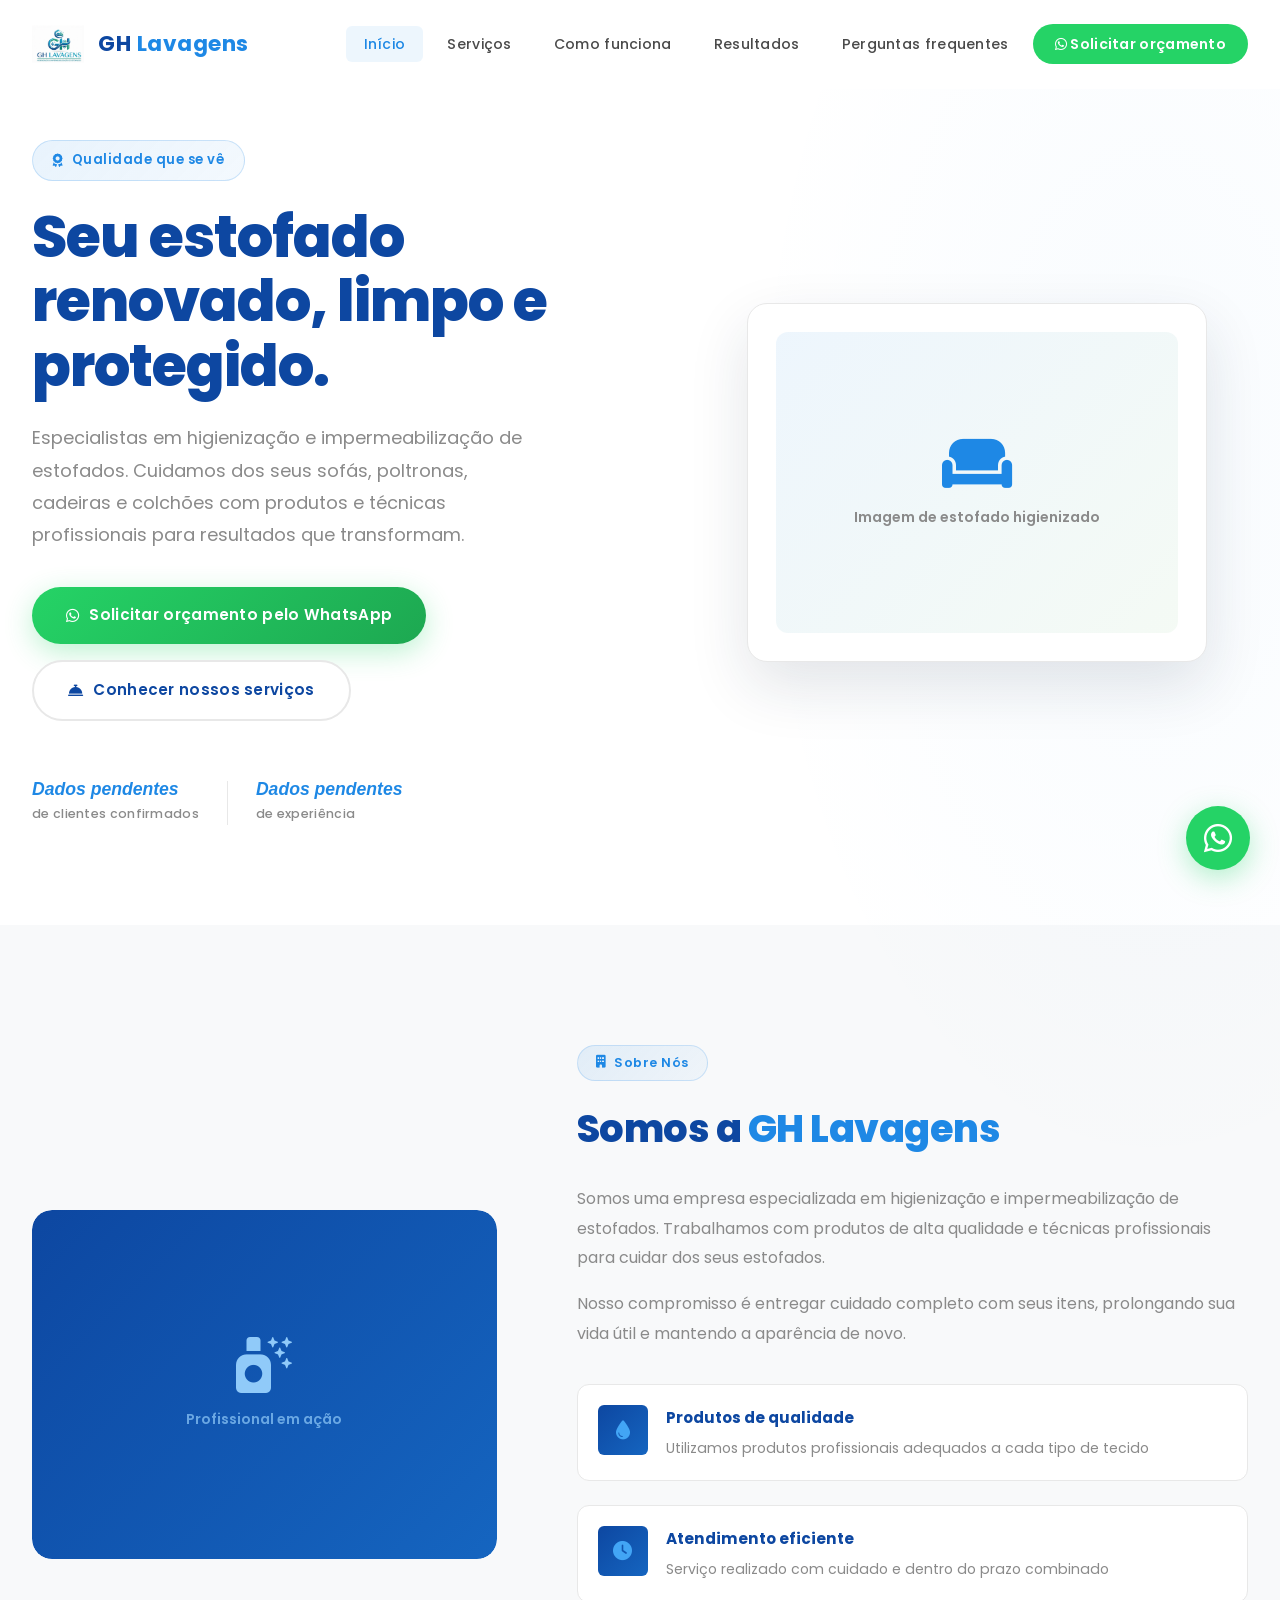
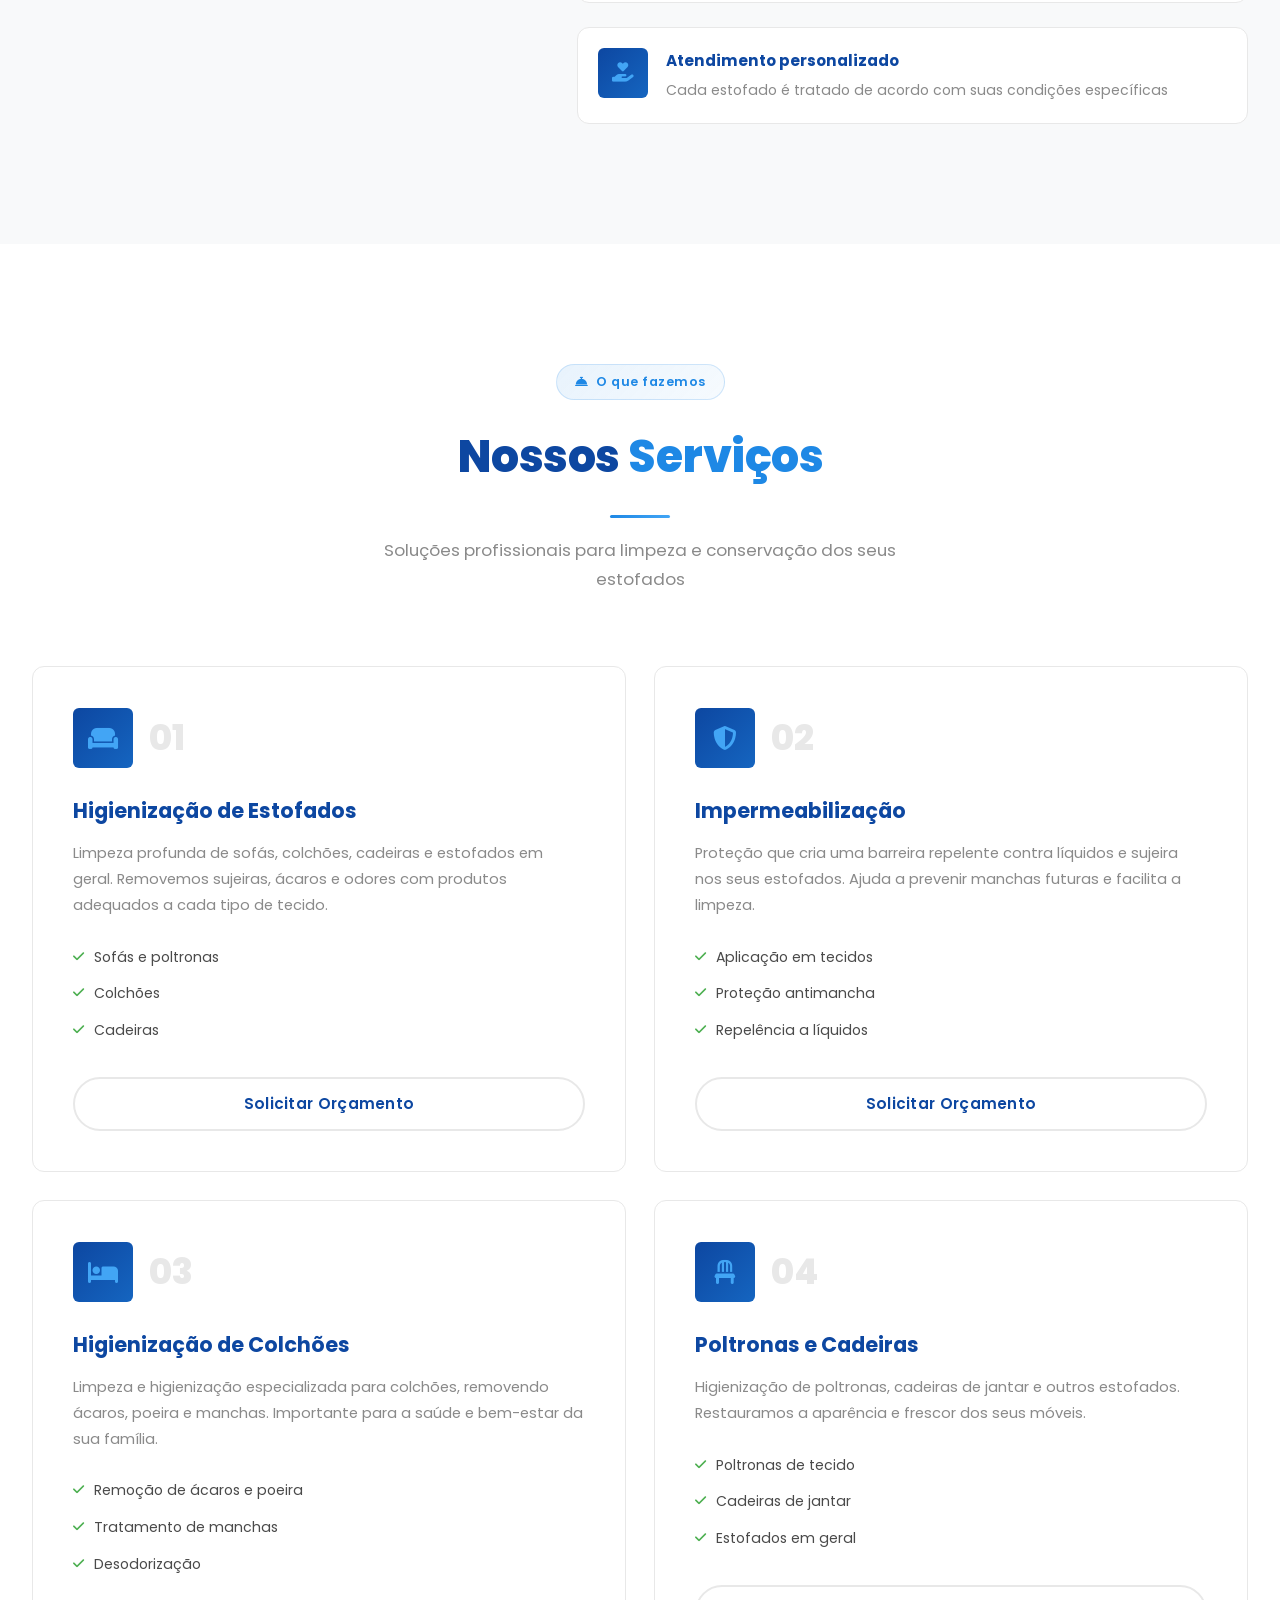
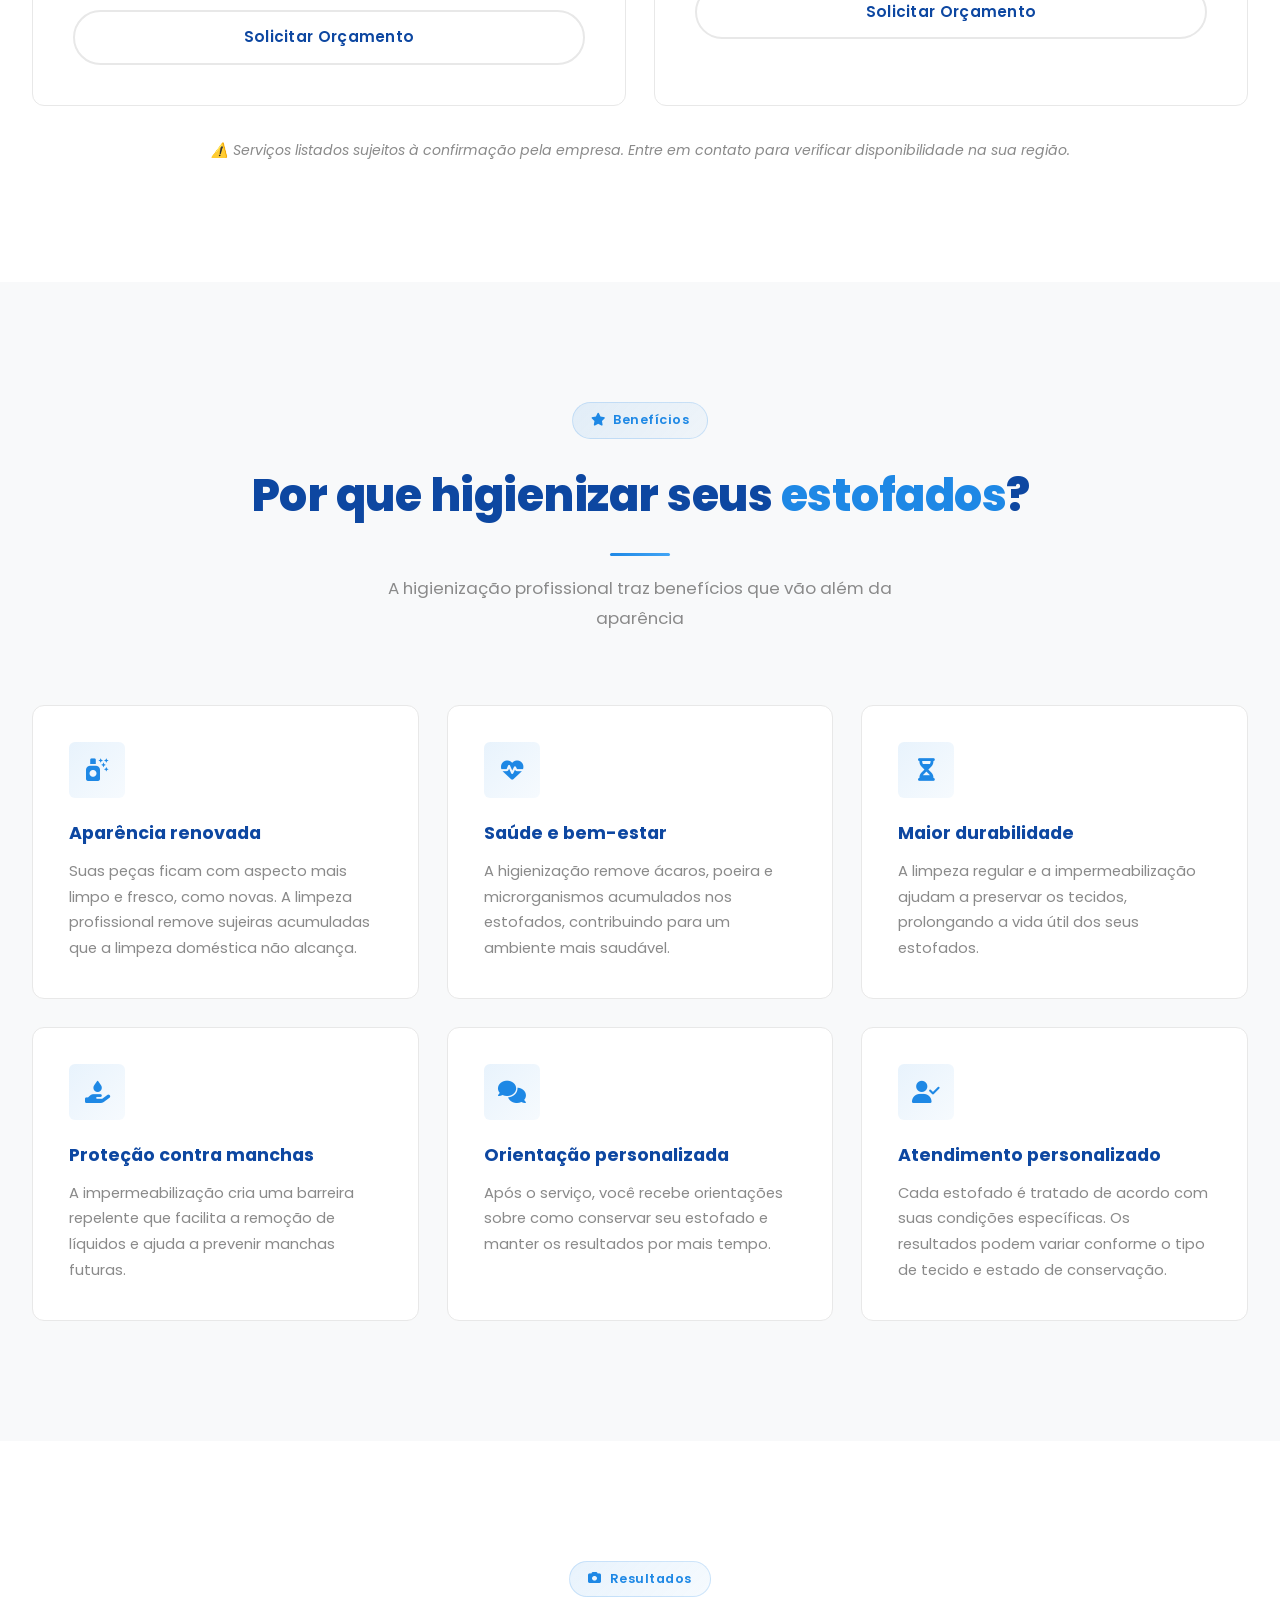
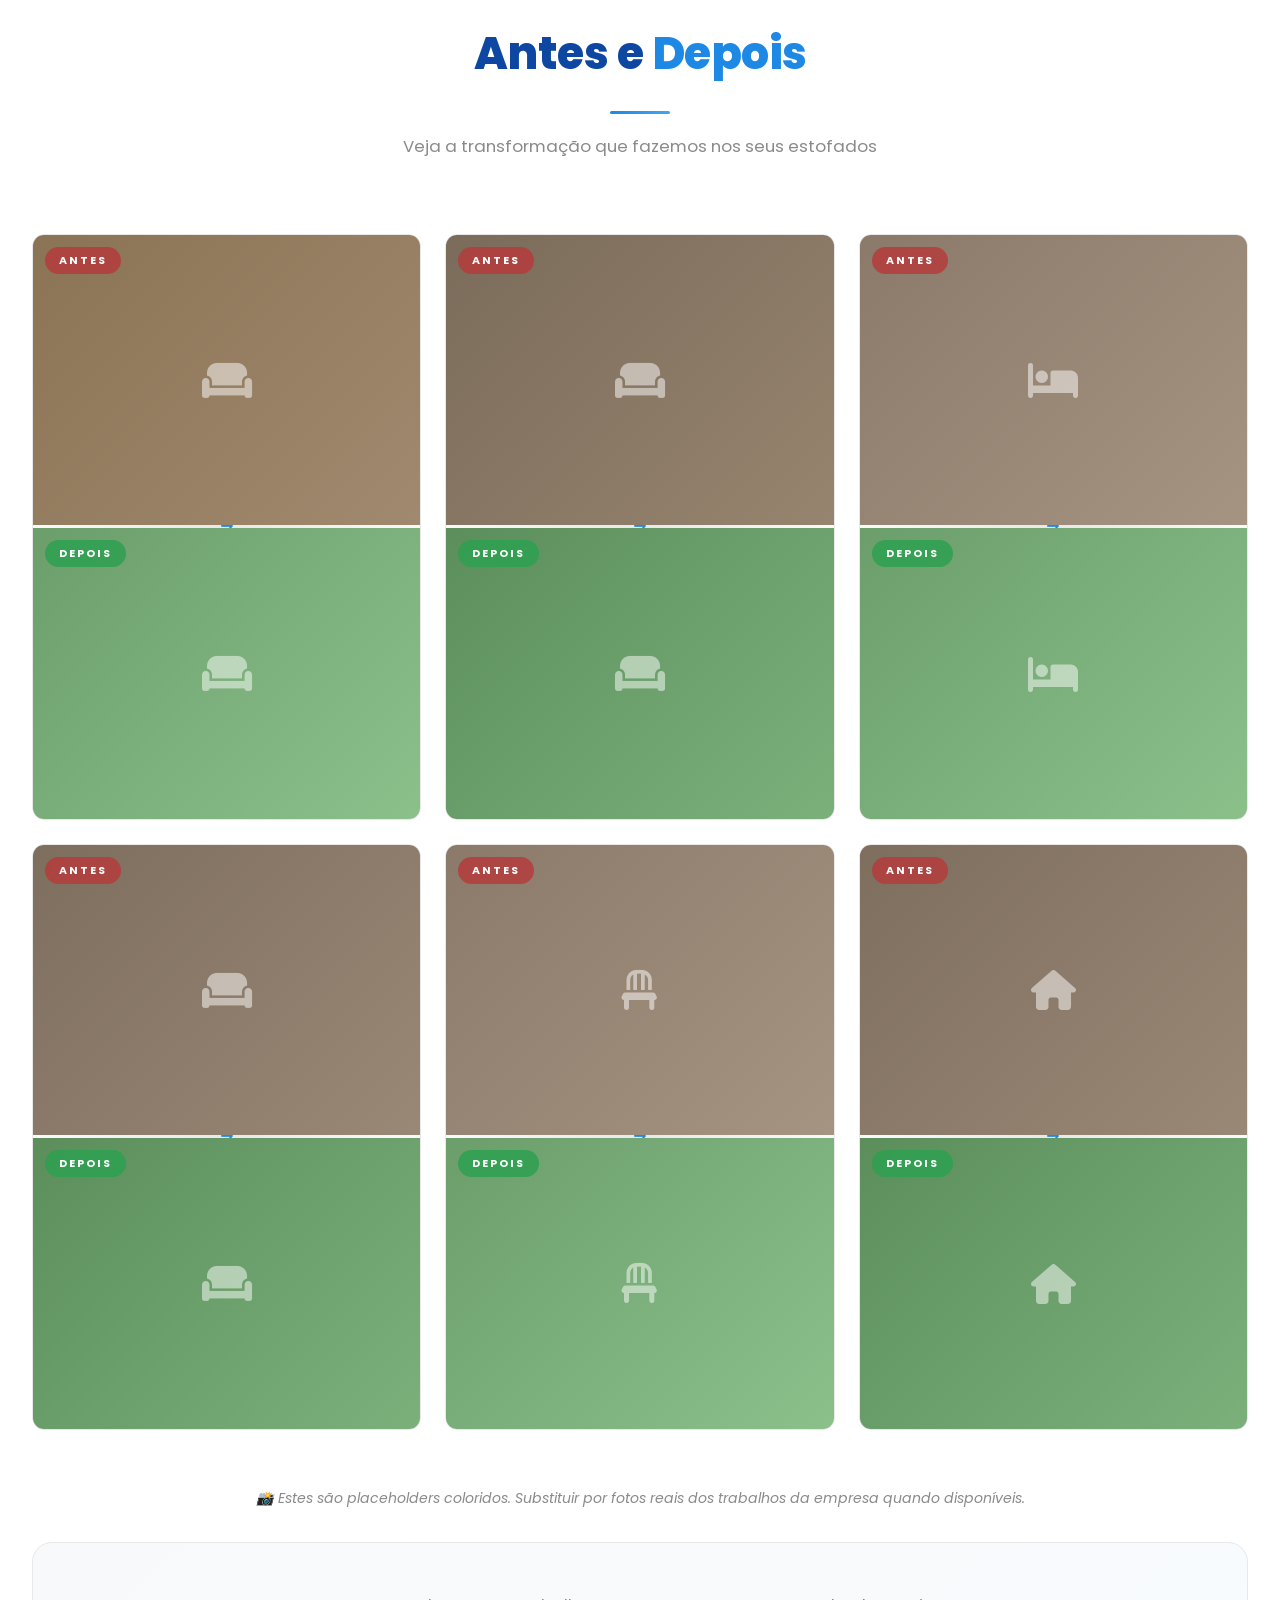
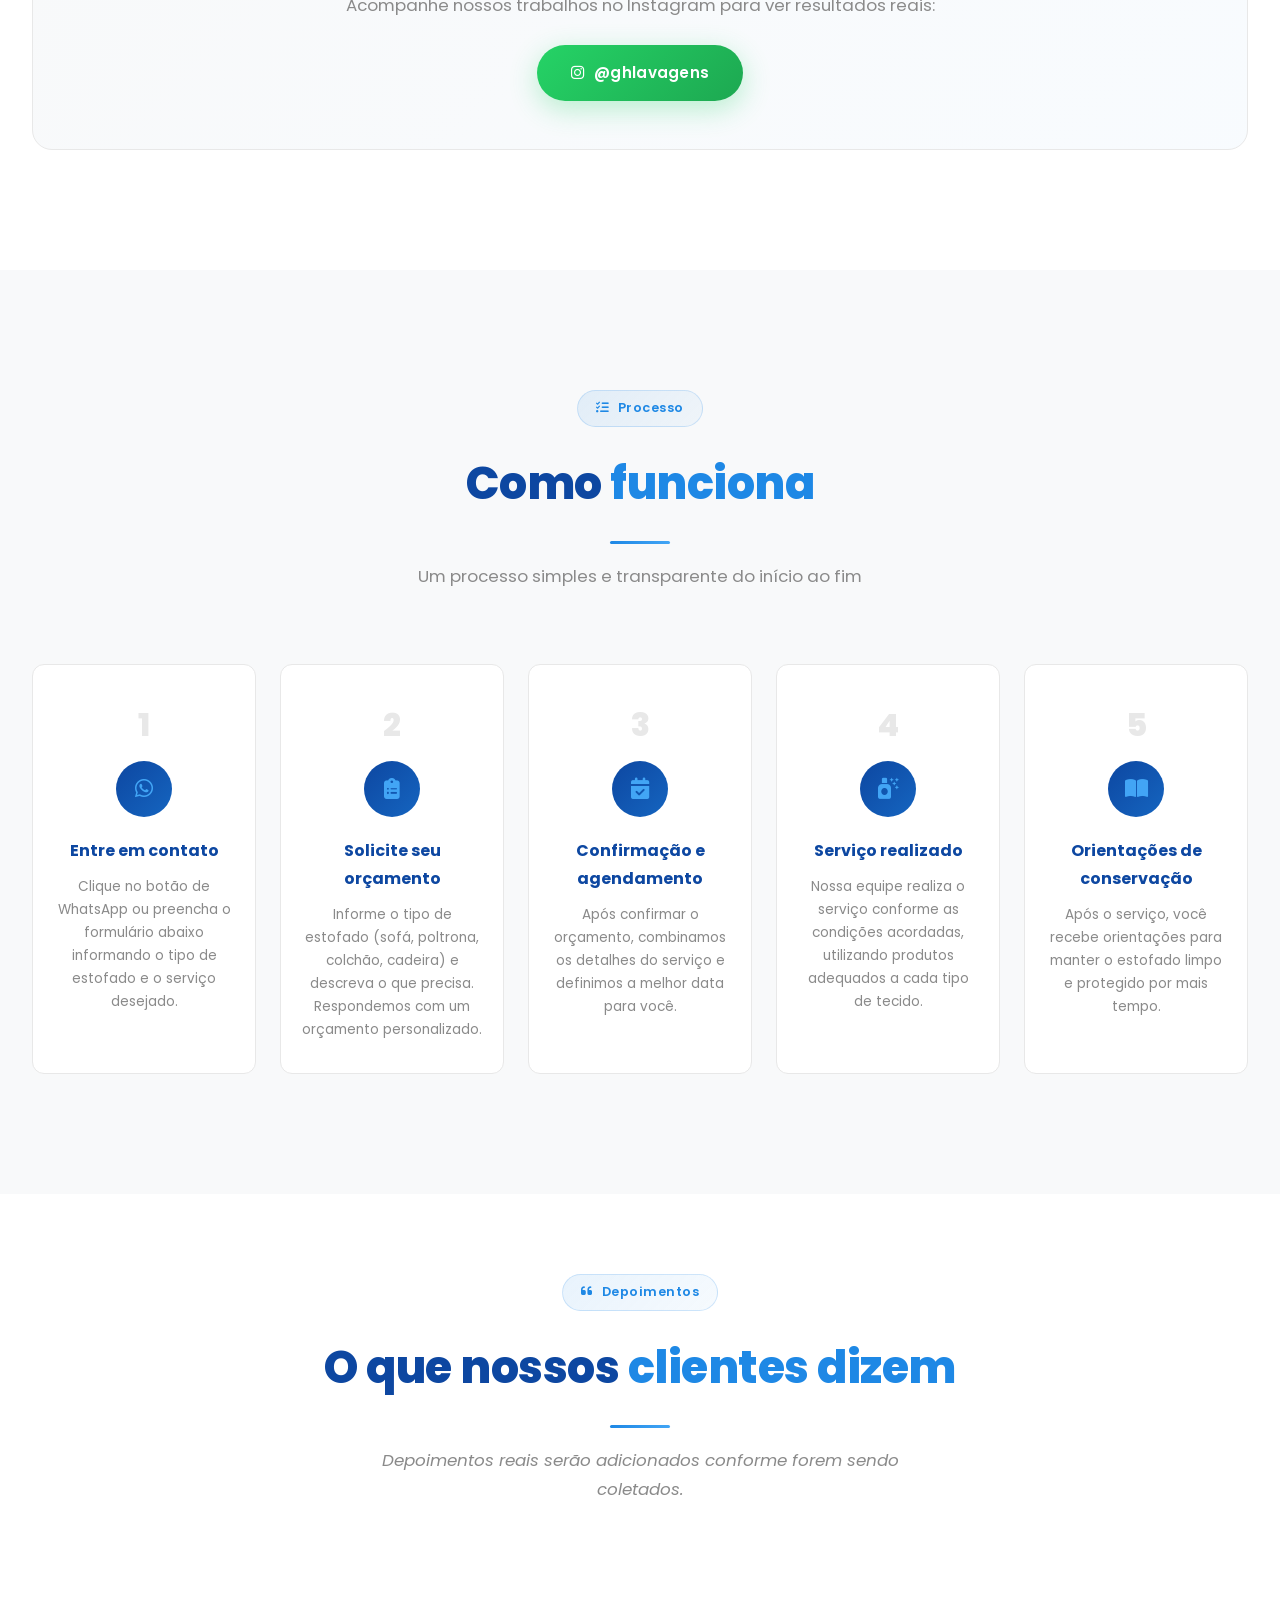
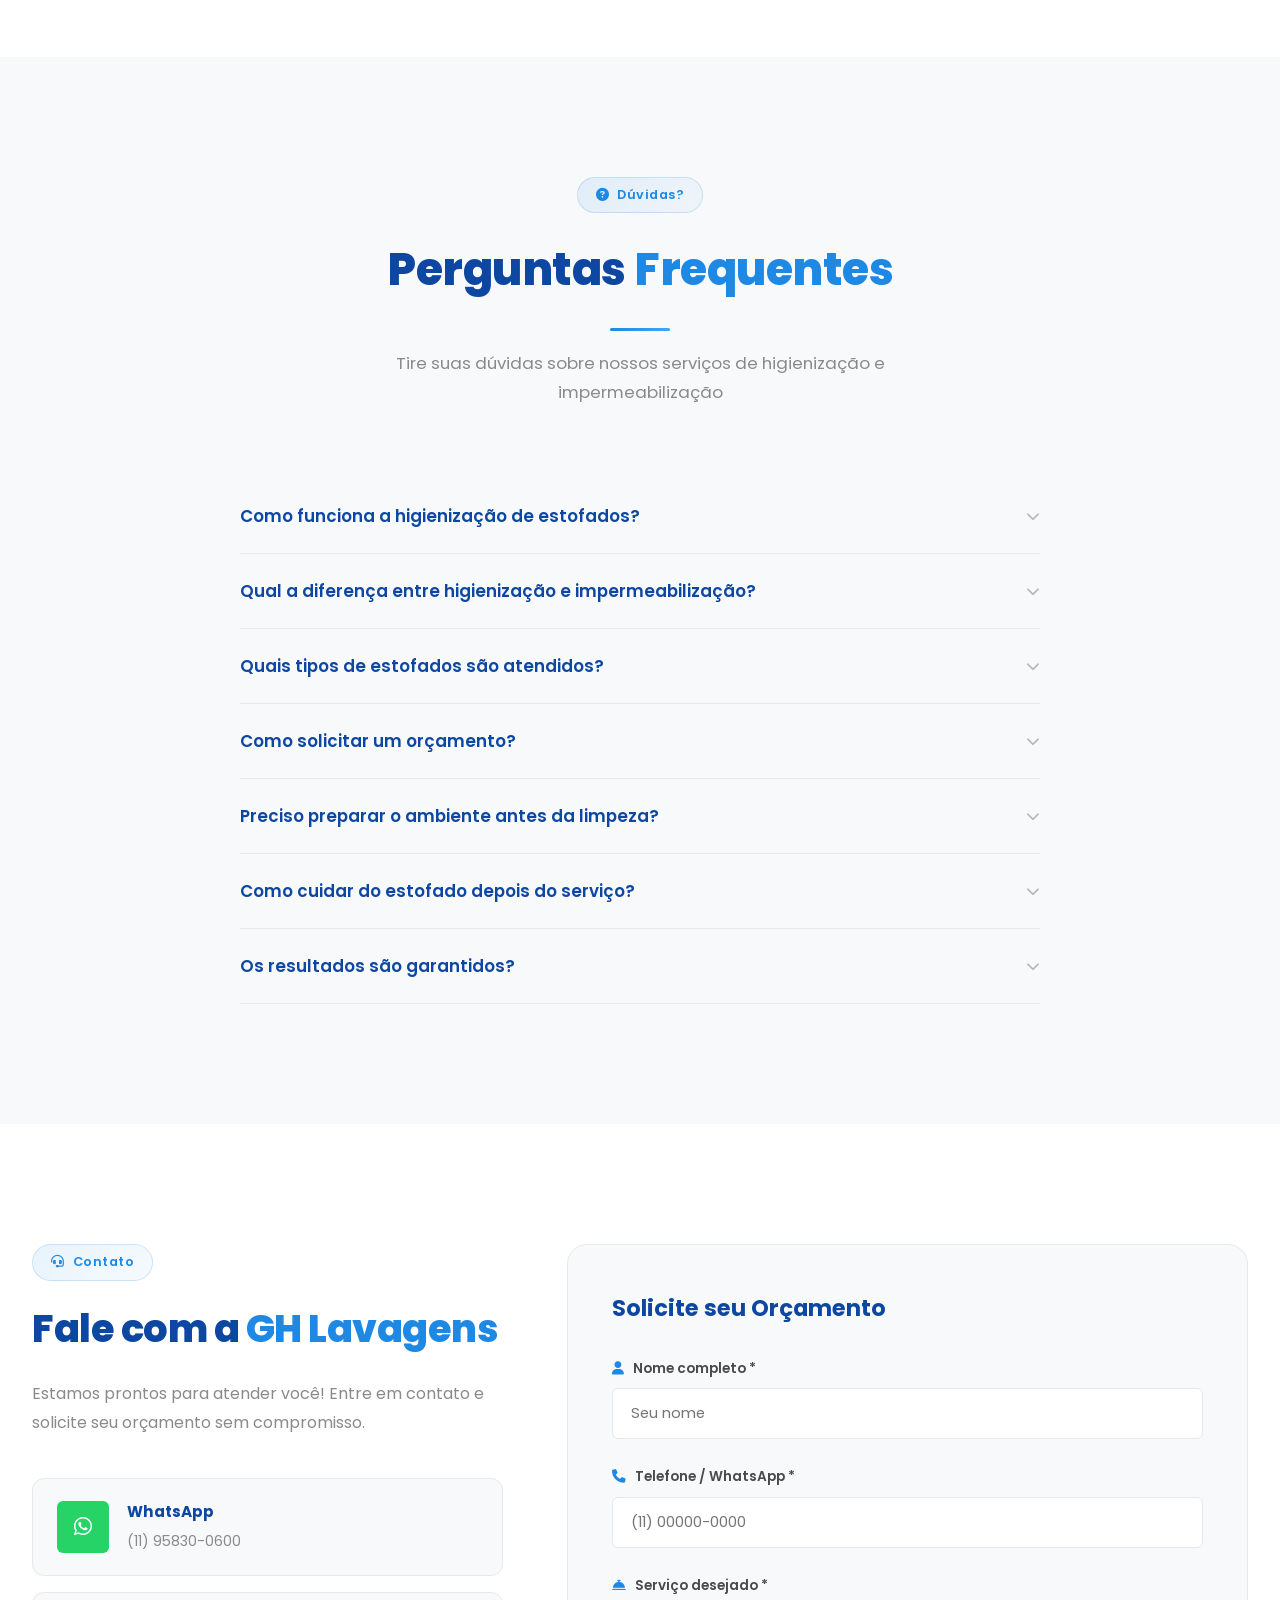
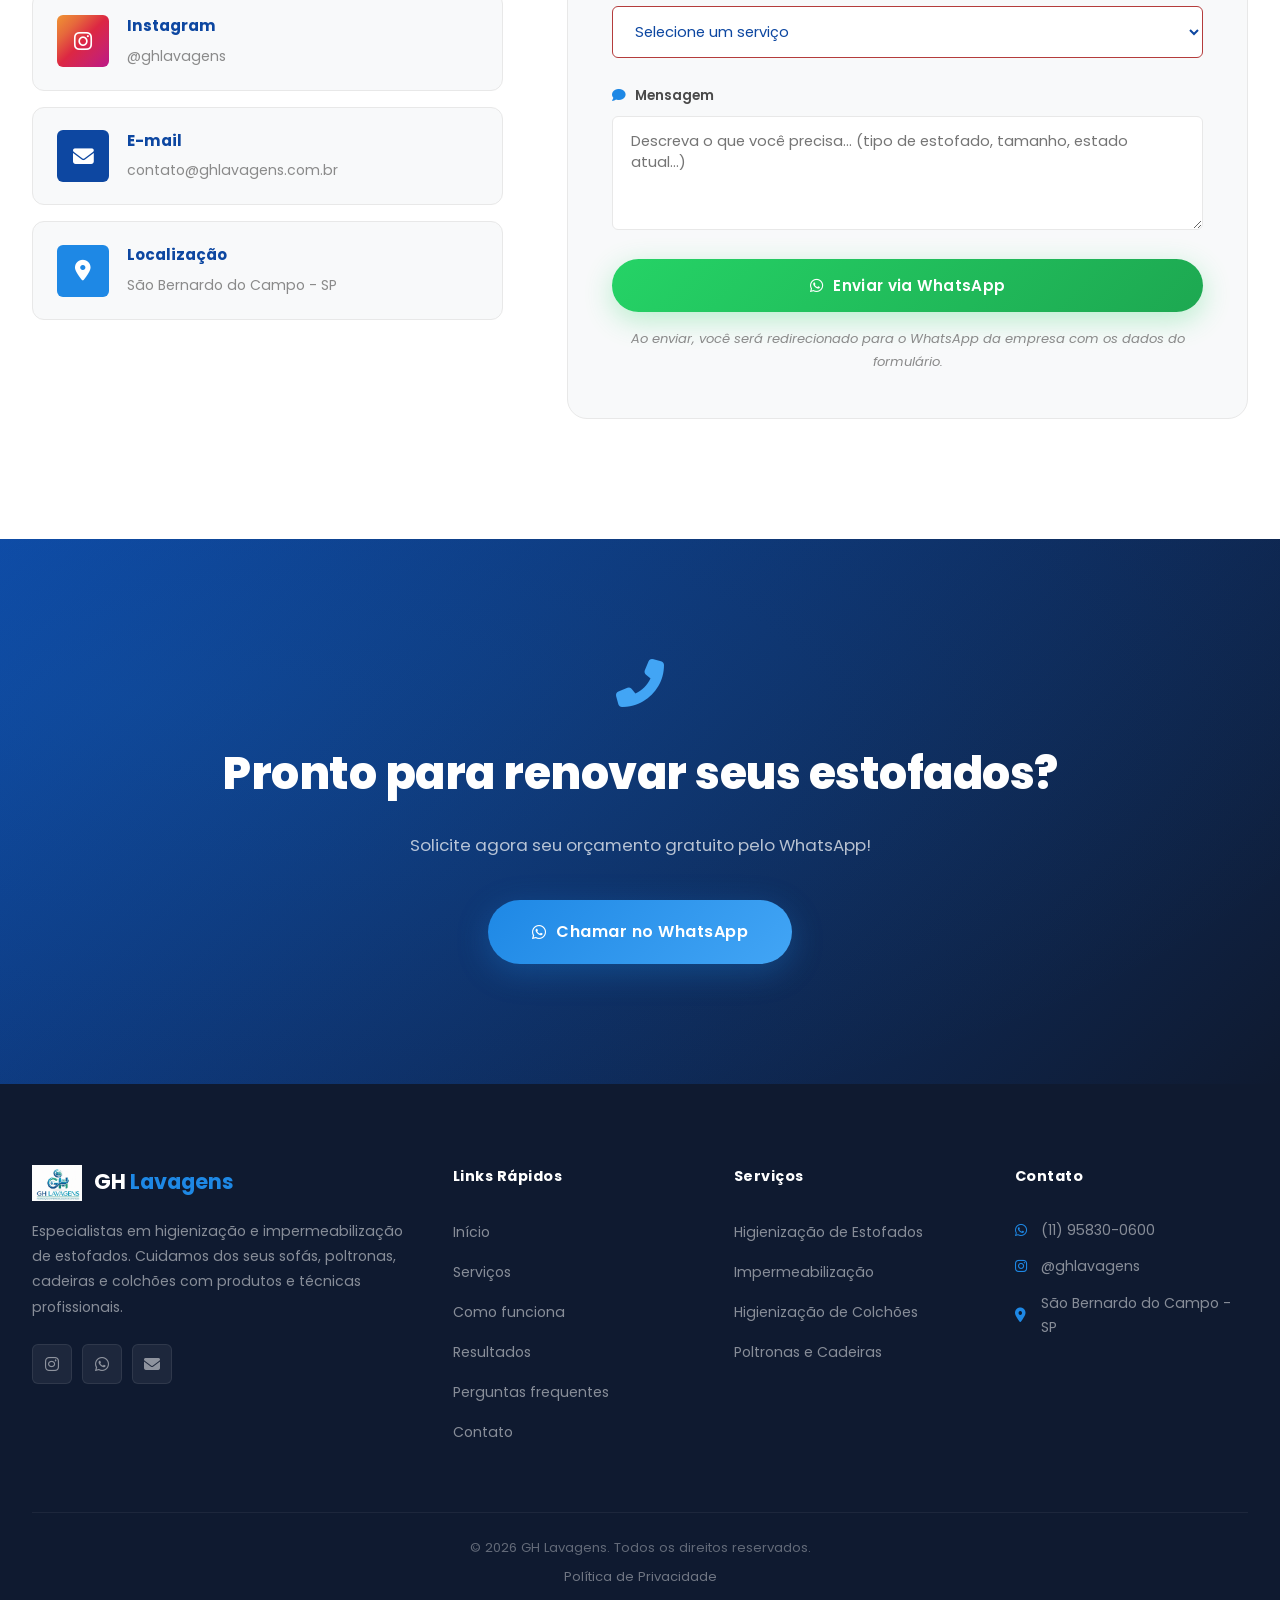
==== commit e6a90c2c: "organizar arquivos e corrigir imagens - Mover logos para pasta assets/ - Mover CSS, JS e config para" ====
--- a/index.html
+++ b/index.html
@@ -3,779 +3,833 @@
 <head>
     <meta charset="UTF-8">
     <meta name="viewport" content="width=device-width, initial-scale=1.0">
-    <meta name="description" content="GH Lavagens - Especialistas em limpeza e impermeabilização de estofados, automóveis e hidratação de couro.">
-    <title>GH Lavagens | Limpeza & Impermeabilização</title>
-    
-    <!-- Google Fonts -->
+    <meta name="description" content="GH Lavagens — Especialistas em higienização e impermeabilização de estofados. Limpeza profissional de sofás, poltronas, cadeiras e colchões em São Bernardo do Campo e região.">
+    <meta name="keywords" content="higienização de estofados, limpeza de sofá, impermeabilização, limpeza de colchão, poltrona, São Bernardo do Campo">
+    <meta name="author" content="GH Lavagens">
+    <meta name="robots" content="index, follow">
+
+    <!-- Canonical URL — atualizar antes da publicação -->
+    <link rel="canonical" href="https://ghlavagens.com.br/">
+
+    <!-- Open Graph -->
+    <meta property="og:title" content="GH Lavagens | Higienização & Impermeabilização de Estofados">
+    <meta property="og:description" content="Especialistas em higienização e impermeabilização de estofados. Limpeza profissional de sofás, poltronas, cadeiras e colchões.">
+    <meta property="og:type" content="website">
+    <meta property="og:locale" content="pt_BR">
+    <!-- Placeholder para imagem OG — substituir por imagem real -->
+    <meta property="og:image" content="https://ghlavagens.com.br/og-image.png">
+    <meta property="og:image:width" content="1200">
+    <meta property="og:image:height" content="630">
+    <meta property="og:url" content="https://ghlavagens.com.br/">
+
+    <!-- Twitter Card -->
+    <meta name="twitter:card" content="summary_large_image">
+    <meta name="twitter:title" content="GH Lavagens | Higienização & Impermeabilização de Estofados">
+    <meta name="twitter:description" content="Especialistas em higienização e impermeabilização de estofados.">
+
+    <!-- Favicon — usar logo quando disponível em formato .ico/.png -->
+    <link rel="icon" type="image/svg+xml" href="assets/logo.svg">
+    <link rel="apple-touch-icon" href="assets/logo4k.png">
+
+    <title>GH Lavagens | Higienização & Impermeabilização de Estofados</title>
+
+    <!-- Google Fonts — Poppins com display=swap para carregamento rápido -->
     <link rel="preconnect" href="https://fonts.googleapis.com">
     <link rel="preconnect" href="https://fonts.gstatic.com" crossorigin>
     <link href="https://fonts.googleapis.com/css2?family=Poppins:wght@300;400;500;600;700;800&display=swap" rel="stylesheet">
-    
-    <!-- Font Awesome -->
+
+    <!-- Font Awesome 6.5 (ícones) -->
     <link rel="stylesheet" href="https://cdnjs.cloudflare.com/ajax/libs/font-awesome/6.5.0/css/all.min.css">
-    
+
     <!-- CSS -->
-    <link rel="stylesheet" href="style.css">
+    <link rel="stylesheet" href="assets/style.css">
+
+    <!-- Dados estruturados (Schema.org) — Business Profile -->
+    <!-- NOTA: preencher dados reais antes da publicação -->
+    <script type="application/ld+json">
+    {
+        "@context": "https://schema.org",
+        "@type": "LocalBusiness",
+        "name": "GH Lavagens",
+        "description": "Higienização e impermeabilização de estofados em São Bernardo do Campo e região.",
+        "areaServed": {
+            "@type": "City",
+            "name": "São Bernardo do Campo"
+        },
+        "serviceType": ["Higienização de estofados", "Impermeabilização de estofados", "Limpeza de colchões"],
+        "url": "https://ghlavagens.com.br/",
+        "telephone": "+55-11-95830-0600",
+        "address": {
+            "@type": "PostalAddress",
+            "addressLocality": "São Bernardo do Campo",
+            "addressRegion": "SP",
+            "addressCountry": "BR"
+        },
+        "sameAs": [
+            "https://www.instagram.com/ghlavagens/"
+        ]
+    }
+    </script>
 </head>
 <body>
-    <!-- Navbar -->
-    <nav class="navbar" id="navbar">
+    <!-- ============================================
+         CABEÇALHO / NAVEGAÇÃO
+         ============================================ -->
+    <header class="navbar" id="navbar" role="banner">
         <div class="container nav-container">
-            <a href="#" class="logo">
-                <img src="logo.svg" alt="GH Lavagens Logo">
+            <a href="#inicio" class="logo" aria-label="GH Lavagens — Ir para o início">
+                <img src="logo.svg" alt="GH Lavagens" width="52" height="52" class="logo-img">
                 <span class="logo-text">GH <span>Lavagens</span></span>
             </a>
-            
-            <button class="menu-toggle" id="menuToggle" aria-label="Abrir menu">
+
+            <button class="menu-toggle" id="menuToggle" aria-label="Abrir menu de navegação" aria-expanded="false">
                 <span></span>
                 <span></span>
                 <span></span>
             </button>
-            
-            <ul class="nav-links" id="navLinks">
-                <li><a href="#inicio" class="nav-link active">Início</a></li>
-                <li><a href="#sobre" class="nav-link">Sobre</a></li>
-                <li><a href="#servicos" class="nav-link">Serviços</a></li>
-                <li><a href="#galeria" class="nav-link">Galeria</a></li>
-                <li><a href="#depoimentos" class="nav-link">Depoimentos</a></li>
-                <li><a href="#contato" class="nav-link btn-whatsapp"><i class="fab fa-whatsapp"></i> Contato</a></li>
-            </ul>
-        </div>
-    </nav>
-
-    <!-- Hero Section -->
-    <section class="hero" id="inicio">
-        <div class="hero-content">
-            <div class="container hero-content-inner">
-                <div class="hero-text fade-in">
-                    <span class="hero-badge"><i class="fas fa-award"></i> Qualidade que se vê</span>
-                    <h1>Seus estofados como <span class="highlight">novos</span> novamente</h1>
-                    <p>Especialistas em limpeza profissional de estofados, automotiva e hidratação de couro. Resultados que transformam.</p>
-                    <div class="hero-buttons">
-                        <a href="https://wa.me/5511958300600?text=Olá! Gostaria de solicitar um orçamento." class="btn btn-primary" target="_blank">
-                            <i class="fab fa-whatsapp"></i> Solicitar Orçamento
-                        </a>
-                        <a href="#galeria" class="btn btn-secondary">
-                            <i class="fas fa-images"></i> Ver Trabalhos
-                        </a>
-                    </div>
-                    <div class="hero-stats">
-                        <div class="stat">
-                            <span class="stat-number" data-target="500">0</span>+
-                            <span class="stat-label">Clientes Satisfeitos</span>
-                        </div>
-                        <div class="stat-divider"></div>
-                        <div class="stat">
-                            <span class="stat-number" data-target="3">0</span>
-                            <span class="stat-label">Anos de Experiência</span>
-                        </div>
-                        <div class="stat-divider"></div>
-                        <div class="stat">
-                            <span class="stat-rating">⭐ 5.0</span>
-                            <span class="stat-label">Avaliação Google</span>
-                        </div>
-                    </div>
-                </div>
-                <div class="hero-image fade-in-delay">
-                    <div class="hero-card">
-                        <img src="https://images.unsplash.com/photo-1555041469-a586c61ea9?w=800&fit=crop" alt="Sofa limpo e renovado" class="hero-img">
-                    </div>
-                </div>
-            </div>
-        </div>
-    </section>
-
-    <!-- Sobre -->
-    <section class="about" id="sobre">
+
+            <nav aria-label="Navegação principal">
+                <ul class="nav-links" id="navLinks">
+                    <li><a href="#inicio" class="nav-link active">Início</a></li>
+                    <li><a href="#servicos" class="nav-link">Serviços</a></li>
+                    <li><a href="#como-funciona" class="nav-link">Como funciona</a></li>
+                    <li><a href="#resultados" class="nav-link">Resultados</a></li>
+                    <li><a href="#faq" class="nav-link">Perguntas frequentes</a></li>
+                    <li><a href="#contato" class="nav-link btn-whatsapp"><i class="fab fa-whatsapp"></i> Solicitar orçamento</a></li>
+                </ul>
+            </nav>
+        </div>
+    </header>
+
+    <!-- Overlay para menu mobile -->
+    <div class="nav-overlay" id="navOverlay" aria-hidden="true"></div>
+
+    <!-- ============================================
+         HERO / INÍCIO
+         ============================================ -->
+    <section class="hero" id="inicio" aria-labelledby="hero-title">
+        <div class="container hero-content">
+            <div class="hero-text">
+                <span class="hero-badge"><i class="fas fa-award"></i> Qualidade que se vê</span>
+                <h1 id="hero-title">Seu estofado renovado, limpo e protegido.</h1>
+                <p>Especialistas em higienização e impermeabilização de estofados. Cuidamos dos seus sofás, poltronas, cadeiras e colchões com produtos e técnicas profissionais para resultados que transformam.</p>
+                <div class="hero-buttons">
+                    <a href="#" class="btn btn-primary" data-whatsapp="estofados" aria-label="Solicitar orçamento pelo WhatsApp">
+                        <i class="fab fa-whatsapp"></i> Solicitar orçamento pelo WhatsApp
+                    </a>
+                    <a href="#servicos" class="btn btn-secondary">
+                        <i class="fas fa-concierge-bell"></i> Conhecer nossos serviços
+                    </a>
+                </div>
+                <!-- Estatísticas — PENDENTE: substituir por dados reais da empresa -->
+                <div class="hero-stats stats-pending" title="Dados pendentes de confirmação pela empresa">
+                    <div class="stat">
+                        <span class="stat-label-placeholder">Dados pendentes</span>
+                        <span class="stat-label">de clientes confirmados</span>
+                    </div>
+                    <div class="stat-divider"></div>
+                    <div class="stat">
+                        <span class="stat-label-placeholder">Dados pendentes</span>
+                        <span class="stat-label">de experiência</span>
+                    </div>
+                </div>
+            </div>
+            <div class="hero-image" aria-hidden="true">
+                <div class="hero-card">
+                    <!-- Placeholder: imagem de sofá limpo em ambiente elegante -->
+                    <!-- Substituir por foto real quando disponível -->
+                    <div class="hero-img-placeholder">
+                        <i class="fas fa-couch"></i>
+                        <span>Imagem de estofado higienizado</span>
+                    </div>
+                </div>
+            </div>
+        </div>
+    </section>
+
+    <!-- ============================================
+         SOBRE NÓS
+         ============================================ -->
+    <section class="about" id="sobre" aria-labelledby="sobre-title">
         <div class="container">
             <div class="about-grid">
                 <div class="about-image reveal-left">
-                    <img src="https://images.unsplash.com/photo-1581578731548-c64695cc695e?w=800&fit=crop" alt="Equipamento profissional de limpeza" class="about-real-img">
+                    <!-- Placeholder: imagem de profissional realizando limpeza -->
+                    <div class="about-img-placeholder">
+                        <i class="fas fa-spray-can-sparkles"></i>
+                        <span>Profissional em ação</span>
+                    </div>
                 </div>
                 <div class="about-content reveal-right">
                     <span class="section-tag"><i class="fas fa-building"></i> Sobre Nós</span>
-                    <h2>Somos a <span class="highlight">GH Lavagens</span></h2>
-                    <p class="about-text">Somos uma empresa especializada em limpeza e impermeabilização de estofados, automóveis e hidratação de couro. Trabalhamos com produtos de alta qualidade para garantir resultados excepcionais.</p>
-                    <p class="about-text">Nosso compromisso é entregar não apenas limpeza, mas cuidado completo com seus itens, prolongando sua vida útil e mantendo a aparência de novo.</p>
-                    
+                    <h2 id="sobre-title">Somos a <span class="highlight">GH Lavagens</span></h2>
+                    <p class="about-text">Somos uma empresa especializada em higienização e impermeabilização de estofados. Trabalhamos com produtos de alta qualidade e técnicas profissionais para cuidar dos seus estofados.</p>
+                    <p class="about-text">Nosso compromisso é entregar cuidado completo com seus itens, prolongando sua vida útil e mantendo a aparência de novo.</p>
+
+                    <!-- NOTA: serviços listados abaixo devem ser confirmados pela empresa -->
                     <div class="about-features">
                         <div class="feature-item">
-                            <div class="feature-icon">
-                                <i class="fas fa-tint"></i>
-                            </div>
+                            <div class="feature-icon"><i class="fas fa-tint"></i></div>
                             <div class="feature-info">
-                                <h4>Produtos Premium</h4>
-                                <p>Utilizamos apenas produtos de alta qualidade</p>
+                                <h4>Produtos de qualidade</h4>
+                                <p>Utilizamos produtos profissionais adequados a cada tipo de tecido</p>
                             </div>
                         </div>
                         <div class="feature-item">
-                            <div class="feature-icon">
-                                <i class="fas fa-clock"></i>
-                            </div>
+                            <div class="feature-icon"><i class="fas fa-clock"></i></div>
                             <div class="feature-info">
-                                <h4>Rapidez</h4>
-                                <p>Serviço eficiente sem perder a qualidade</p>
+                                <h4>Atendimento eficiente</h4>
+                                <p>Serviço realizado com cuidado e dentro do prazo combinado</p>
                             </div>
                         </div>
                         <div class="feature-item">
-                            <div class="feature-icon">
-                                <i class="fas fa-hand-holding-heart"></i>
-                            </div>
+                            <div class="feature-icon"><i class="fas fa-hand-holding-heart"></i></div>
                             <div class="feature-info">
-                                <h4>Confiança</h4>
-                                <p>Garantia de satisfação em cada serviço</p>
-                            </div>
-                        </div>
-                    </div>
-                </div>
-            </div>
-        </div>
-    </section>
-
-    <!-- Serviços -->
-    <section class="services" id="servicos">
+                                <h4>Atendimento personalizado</h4>
+                                <p>Cada estofado é tratado de acordo com suas condições específicas</p>
+                            </div>
+                        </div>
+                    </div>
+                </div>
+            </div>
+        </div>
+    </section>
+
+    <!-- ============================================
+         SERVIÇOS
+         ============================================ -->
+    <section class="services" id="servicos" aria-labelledby="servicos-title">
         <div class="container">
             <div class="section-header reveal">
                 <span class="section-tag"><i class="fas fa-concierge-bell"></i> O que fazemos</span>
-                <h2>Nossos <span class="highlight">Serviços</span></h2>
-                <p>Soluções completas para limpeza e conservação dos seus estofados</p>
-            </div>
-            
+                <h2 id="servicos-title">Nossos <span class="highlight">Serviços</span></h2>
+                <p>Soluções profissionais para limpeza e conservação dos seus estofados</p>
+            </div>
+
             <div class="services-grid">
-                <div class="service-card reveal" data-gallery-filter="estofados">
+                <!-- Serviço 1: Higienização de Estofados -->
+                <article class="service-card reveal" aria-labelledby="srv-higienizacao">
                     <div class="service-icon-wrapper">
-                        <div class="service-icon">
-                            <i class="fas fa-couch"></i>
-                        </div>
+                        <div class="service-icon"><i class="fas fa-couch"></i></div>
                         <div class="service-number">01</div>
                     </div>
-                    <h3>Limpeza de Estofados</h3>
-                    <p>Limpeza profunda de sofás, colchões, cadeiras e qualquer estofado do seu ambiente. Removemos manchas, ácaros e odores.</p>
+                    <h3 id="srv-higienizacao">Higienização de Estofados</h3>
+                    <p>Limpeza profunda de sofás, colchões, cadeiras e estofados em geral. Removemos sujeiras, ácaros e odores com produtos adequados a cada tipo de tecido.</p>
                     <ul class="service-list">
                         <li><i class="fas fa-check"></i> Sofás e poltronas</li>
                         <li><i class="fas fa-check"></i> Colchões</li>
-                        <li><i class="fas fa-check"></i> Cortinas</li>
-                        <li><i class="fas fa-check"></i> Estofados automotivos</li>
+                        <li><i class="fas fa-check"></i> Cadeiras</li>
                     </ul>
-                    <a href="https://wa.me/5511958300600?text=Olá! Gostaria de saber mais sobre limpeza de estofados." class="btn btn-outline" target="_blank">Solicitar Orçamento</a>
-                </div>
-                
-                <div class="service-card reveal delay-1" data-gallery-filter="automotiva">
+                    <a href="#" class="btn btn-outline" data-whatsapp="estofados">Solicitar Orçamento</a>
+                </article>
+
+                <!-- Serviço 2: Impermeabilização -->
+                <article class="service-card reveal delay-1" aria-labelledby="srv-impermeabilizacao">
                     <div class="service-icon-wrapper">
-                        <div class="service-icon">
-                            <i class="fas fa-car"></i>
-                        </div>
+                        <div class="service-icon"><i class="fas fa-shield-alt"></i></div>
                         <div class="service-number">02</div>
                     </div>
-                    <h3>Limpeza Automotiva</h3>
-                    <p>Higienização completa do interior do seu veículo: bancos, teto, forro, tapetes e painel. Renove o ambiente do seu carro.</p>
+                    <h3 id="srv-impermeabilizacao">Impermeabilização</h3>
+                    <p>Proteção que cria uma barreira repelente contra líquidos e sujeira nos seus estofados. Ajuda a prevenir manchas futuras e facilita a limpeza.</p>
                     <ul class="service-list">
-                        <li><i class="fas fa-check"></i> Bancos de tecido</li>
-                        <li><i class="fas fa-check"></i> Bancos de couro</li>
-                        <li><i class="fas fa-check"></i> Forro e teto</li>
-                        <li><i class="fas fa-check"></i> Portas e painéis</li>
-                    </ul>
-                    <a href="https://wa.me/5511958300600?text=Olá! Gostaria de saber mais sobre limpeza automotiva." class="btn btn-outline" target="_blank">Solicitar Orçamento</a>
-                </div>
-                
-                <div class="service-card reveal delay-2" data-gallery-filter="couro">
-                    <div class="service-icon-wrapper">
-                        <div class="service-icon">
-                            <i class="fas fa-gem"></i>
-                        </div>
-                        <div class="service-number">03</div>
-                    </div>
-                    <h3>Hidratação de Couro</h3>
-                    <p>Tratamento completo para couros ressecados. Devolvemos a maciez, brilho e vida aos seus itens de couro.</p>
-                    <ul class="service-list">
-                        <li><i class="fas fa-check"></i> Sofás de couro</li>
-                        <li><i class="fas fa-check"></i> Bancos automotivos</li>
-                        <li><i class="fas fa-check"></i> Móveis de couro</li>
-                        <li><i class="fas fa-check"></i> Acessórios de couro</li>
-                    </ul>
-                    <a href="https://wa.me/5511958300600?text=Olá! Gostaria de saber mais sobre hidratação de couro." class="btn btn-outline" target="_blank">Solicitar Orçamento</a>
-                </div>
-                
-                <div class="service-card reveal delay-3" data-gallery-filter="impermeabilizacao">
-                    <div class="service-icon-wrapper">
-                        <div class="service-icon">
-                            <i class="fas fa-shield-alt"></i>
-                        </div>
-                        <div class="service-number">04</div>
-                    </div>
-                    <h3>Impermeabilização</h3>
-                    <p>Proteção duradoura contra líquidos e sujeira. Crie uma barreira invisível que impede a penetração de líquidos nos seus estofados.</p>
-                    <ul class="service-list">
-                        <li><i class="fas fa-check"></i> Impermeabilização de tecidos</li>
+                        <li><i class="fas fa-check"></i> Aplicação em tecidos</li>
                         <li><i class="fas fa-check"></i> Proteção antimancha</li>
                         <li><i class="fas fa-check"></i> Repelência a líquidos</li>
-                        <li><i class="fas fa-check"></i> Manutenção preventiva</li>
                     </ul>
-                    <a href="https://wa.me/5511958300600?text=Olá! Gostaria de saber mais sobre impermeabilização." class="btn btn-outline" target="_blank">Solicitar Orçamento</a>
-                </div>
-            </div>
-        </div>
-    </section>
-
-    <!-- Galeria Antes e Depois -->
-    <section class="gallery" id="galeria">
+                    <a href="#" class="btn btn-outline" data-whatsapp="impermeabilizacao">Solicitar Orçamento</a>
+                </article>
+
+                <!-- Serviço 3: Higienização de Colchões -->
+                <article class="service-card reveal delay-2" aria-labelledby="srv-colchao">
+                    <div class="service-icon-wrapper">
+                        <div class="service-icon"><i class="fas fa-bed"></i></div>
+                        <div class="service-number">03</div>
+                    </div>
+                    <h3 id="srv-colchao">Higienização de Colchões</h3>
+                    <p>Limpeza e higienização especializada para colchões, removendo ácaros, poeira e manchas. Importante para a saúde e bem-estar da sua família.</p>
+                    <ul class="service-list">
+                        <li><i class="fas fa-check"></i> Remoção de ácaros e poeira</li>
+                        <li><i class="fas fa-check"></i> Tratamento de manchas</li>
+                        <li><i class="fas fa-check"></i> Desodorização</li>
+                    </ul>
+                    <a href="#" class="btn btn-outline" data-whatsapp="colchao">Solicitar Orçamento</a>
+                </article>
+
+                <!-- Serviço 4: Poltronas e Cadeiras -->
+                <article class="service-card reveal delay-3" aria-labelledby="srv-outros">
+                    <div class="service-icon-wrapper">
+                        <div class="service-icon"><i class="fas fa-chair"></i></div>
+                        <div class="service-number">04</div>
+                    </div>
+                    <h3 id="srv-outros">Poltronas e Cadeiras</h3>
+                    <p>Higienização de poltronas, cadeiras de jantar e outros estofados. Restauramos a aparência e frescor dos seus móveis.</p>
+                    <ul class="service-list">
+                        <li><i class="fas fa-check"></i> Poltronas de tecido</li>
+                        <li><i class="fas fa-check"></i> Cadeiras de jantar</li>
+                        <li><i class="fas fa-check"></i> Estofados em geral</li>
+                    </ul>
+                    <a href="#" class="btn btn-outline" data-whatsapp="outro">Solicitar Orçamento</a>
+                </article>
+            </div>
+
+            <!-- Aviso sobre serviços -->
+            <p class="service-disclaimer">⚠️ Serviços listados sujeitos à confirmação pela empresa. Entre em contato para verificar disponibilidade na sua região.</p>
+        </div>
+    </section>
+
+    <!-- ============================================
+         BENEFÍCIOS
+         ============================================ -->
+    <section class="benefits" id="beneficios" aria-labelledby="beneficios-title">
         <div class="container">
             <div class="section-header reveal">
-                <span class="section-tag"><i class="fas fa-camera"></i> Nossos Trabalhos</span>
-                <h2>Antes e <span class="highlight">Depois</span></h2>
+                <span class="section-tag"><i class="fas fa-star"></i> Benefícios</span>
+                <h2 id="beneficios-title">Por que higienizar seus <span class="highlight">estofados</span>?</h2>
+                <p>A higienização profissional traz benefícios que vão além da aparência</p>
+            </div>
+
+            <div class="benefits-grid">
+                <div class="benefit-card reveal">
+                    <div class="benefit-icon"><i class="fas fa-spray-can-sparkles"></i></div>
+                    <h3>Aparência renovada</h3>
+                    <p>Suas peças ficam com aspecto mais limpo e fresco, como novas. A limpeza profissional remove sujeiras acumuladas que a limpeza doméstica não alcança.</p>
+                </div>
+
+                <div class="benefit-card reveal delay-1">
+                    <div class="benefit-icon"><i class="fas fa-heart-pulse"></i></div>
+                    <h3>Saúde e bem-estar</h3>
+                    <p>A higienização remove ácaros, poeira e microrganismos acumulados nos estofados, contribuindo para um ambiente mais saudável.</p>
+                </div>
+
+                <div class="benefit-card reveal delay-2">
+                    <div class="benefit-icon"><i class="fas fa-hourglass-half"></i></div>
+                    <h3>Maior durabilidade</h3>
+                    <p>A limpeza regular e a impermeabilização ajudam a preservar os tecidos, prolongando a vida útil dos seus estofados.</p>
+                </div>
+
+                <div class="benefit-card reveal delay-3">
+                    <div class="benefit-icon"><i class="fas fa-hand-holding-droplet"></i></div>
+                    <h3>Proteção contra manchas</h3>
+                    <p>A impermeabilização cria uma barreira repelente que facilita a remoção de líquidos e ajuda a prevenir manchas futuras.</p>
+                </div>
+
+                <div class="benefit-card reveal">
+                    <div class="benefit-icon"><i class="fas fa-comments"></i></div>
+                    <h3>Orientação personalizada</h3>
+                    <p>Após o serviço, você recebe orientações sobre como conservar seu estofado e manter os resultados por mais tempo.</p>
+                </div>
+
+                <div class="benefit-card reveal delay-1">
+                    <div class="benefit-icon"><i class="fas fa-user-check"></i></div>
+                    <h3>Atendimento personalizado</h3>
+                    <p>Cada estofado é tratado de acordo com suas condições específicas. Os resultados podem variar conforme o tipo de tecido e estado de conservação.</p>
+                </div>
+            </div>
+        </div>
+    </section>
+
+    <!-- ============================================
+         ANTES E DEPOIS / RESULTADOS
+         ============================================ -->
+    <section class="gallery" id="resultados" aria-labelledby="resultados-title">
+        <div class="container">
+            <div class="section-header reveal">
+                <span class="section-tag"><i class="fas fa-camera"></i> Resultados</span>
+                <h2 id="resultados-title">Antes e <span class="highlight">Depois</span></h2>
                 <p>Veja a transformação que fazemos nos seus estofados</p>
             </div>
-            
-            <!-- Filtros da galeria -->
-            <div class="gallery-filters reveal">
-                <button class="filter-btn active" data-filter="all">Todos</button>
-                <button class="filter-btn" data-filter="estofados">Estofados</button>
-                <button class="filter-btn" data-filter="automotiva">Automotivo</button>
-                <button class="filter-btn" data-filter="couro">Couro</button>
-                <button class="filter-btn" data-filter="carpetes">Carpetes</button>
-            </div>
-            
-            <!-- Grid de fotos antes e depois -->
+
+            <!-- NOTA: imagens abaixo são placeholders. Substituir por fotos reais da empresa -->
             <div class="gallery-grid" id="galleryGrid">
-                
-                <!-- Item 1: Sofá 3 lugares -->
-                <div class="gallery-item reveal" data-category="estofados" data-title="Sofá 3 Lugares" data-desc="Limpeza profunda com remoção de manchas e higienização completa">
-                    <div class="before-after-card" onclick="openLightbox(0)">
+                <div class="gallery-item reveal" data-category="estofados">
+                    <div class="before-after-card" role="figure" aria-label="Exemplo de higienização de estofado">
                         <div class="ba-side before">
                             <span class="ba-badge antes-badge">ANTES</span>
-                            <div class="ba-image-wrapper">
-                                <img src="https://images.unsplash.com/photo-1540574163026-643ea20ade25?w=600&fit=crop" alt="Sofá antes da limpeza" loading="lazy">
-                            </div>
-                        </div>
-                        <div class="ba-divider">
-                            <span class="arrow-icon"><i class="fas fa-arrow-right"></i></span>
-                        </div>
+                            <div class="ba-image-wrapper ba-placeholder-img" style="background: linear-gradient(135deg, #8B7355 0%, #A0896E 100%);">
+                                <i class="fas fa-couch" style="font-size:2.5rem; color: rgba(255,255,255,0.5);"></i>
+                            </div>
+                        </div>
+                        <div class="ba-divider"><span class="arrow-icon"><i class="fas fa-arrow-right"></i></span></div>
                         <div class="ba-side after">
                             <span class="ba-badge depois-badge">DEPOIS</span>
-                            <div class="ba-image-wrapper">
-                                <img src="https://images.unsplash.com/photo-1555041469-a586c61ea9?w=600&fit=crop" alt="Sofá depois da limpeza" loading="lazy">
-                            </div>
-                        </div>
-                    </div>
-                </div>
-                
-                <!-- Item 2: Sofá tecido -->
-                <div class="gallery-item reveal delay-1" data-category="estofados" data-title="Sofá de Tecido" data-desc="Remoção de manchas e revitalização do tecido">
-                    <div class="before-after-card" onclick="openLightbox(1)">
+                            <div class="ba-image-wrapper ba-placeholder-img" style="background: linear-gradient(135deg, #6B9E6B 0%, #8BC08B 100%);">
+                                <i class="fas fa-couch" style="font-size:2.5rem; color: rgba(255,255,255,0.5);"></i>
+                            </div>
+                        </div>
+                    </div>
+                </div>
+
+                <div class="gallery-item reveal delay-1" data-category="estofados">
+                    <div class="before-after-card" role="figure" aria-label="Exemplo de limpeza de sofá de tecido">
                         <div class="ba-side before">
                             <span class="ba-badge antes-badge">ANTES</span>
-                            <div class="ba-image-wrapper">
-                                <img src="https://images.pexels.com/photos/6820967/pexels-photo-6820967.jpeg?auto=compress&cs=tinysrgb&w=600" alt="Sofá de tecido antes" loading="lazy">
-                            </div>
-                        </div>
-                        <div class="ba-divider">
-                            <span class="arrow-icon"><i class="fas fa-arrow-right"></i></span>
-                        </div>
+                            <div class="ba-image-wrapper ba-placeholder-img" style="background: linear-gradient(135deg, #7B6B5A 0%, #96846E 100%);">
+                                <i class="fas fa-couch" style="font-size:2.5rem; color: rgba(255,255,255,0.5);"></i>
+                            </div>
+                        </div>
+                        <div class="ba-divider"><span class="arrow-icon"><i class="fas fa-arrow-right"></i></span></div>
                         <div class="ba-side after">
                             <span class="ba-badge depois-badge">DEPOIS</span>
-                            <div class="ba-image-wrapper">
-                                <img src="https://images.unsplash.com/photo-1583847268964-b28dc8f51f92?w=600&fit=crop" alt="Sofá de tecido depois" loading="lazy">
-                            </div>
-                        </div>
-                    </div>
-                </div>
-                
-                <!-- Item 3: Interior automotivo -->
-                <div class="gallery-item reveal delay-2" data-category="automotiva" data-title="Banco Automotivo" data-desc="Higienização completa do interior do veículo">
-                    <div class="before-after-card" onclick="openLightbox(2)">
+                            <div class="ba-image-wrapper ba-placeholder-img" style="background: linear-gradient(135deg, #5B8E5B 0%, #7BB07B 100%);">
+                                <i class="fas fa-couch" style="font-size:2.5rem; color: rgba(255,255,255,0.5);"></i>
+                            </div>
+                        </div>
+                    </div>
+                </div>
+
+                <div class="gallery-item reveal delay-2" data-category="colchao">
+                    <div class="before-after-card" role="figure" aria-label="Exemplo de higienização de colchão">
                         <div class="ba-side before">
                             <span class="ba-badge antes-badge">ANTES</span>
-                            <div class="ba-image-wrapper">
-                                <img src="https://images.pexels.com/photos/3806755/pexels-photo-3806755.jpeg?auto=compress&cs=tinysrgb&w=600" alt="Banco de carro antes" loading="lazy">
-                            </div>
-                        </div>
-                        <div class="ba-divider">
-                            <span class="arrow-icon"><i class="fas fa-arrow-right"></i></span>
-                        </div>
+                            <div class="ba-image-wrapper ba-placeholder-img" style="background: linear-gradient(135deg, #8B7A6A 0%, #A69482 100%);">
+                                <i class="fas fa-bed" style="font-size:2.5rem; color: rgba(255,255,255,0.5);"></i>
+                            </div>
+                        </div>
+                        <div class="ba-divider"><span class="arrow-icon"><i class="fas fa-arrow-right"></i></span></div>
                         <div class="ba-side after">
                             <span class="ba-badge depois-badge">DEPOIS</span>
-                            <div class="ba-image-wrapper">
-                                <img src="https://images.pexels.com/photos/732529/pexels-photo-732529.jpeg?auto=compress&cs=tinysrgb&w=600" alt="Banco de carro depois" loading="lazy">
-                            </div>
-                        </div>
-                    </div>
-                </div>
-                
-                <!-- Item 4: Carpete -->
-                <div class="gallery-item reveal" data-category="carpetes" data-title="Carpete / Tapete" data-desc="Limpeza profunda e remoção de manchas do tapete">
-                    <div class="before-after-card" onclick="openLightbox(3)">
+                            <div class="ba-image-wrapper ba-placeholder-img" style="background: linear-gradient(135deg, #6B9E6B 0%, #8BC08B 100%);">
+                                <i class="fas fa-bed" style="font-size:2.5rem; color: rgba(255,255,255,0.5);"></i>
+                            </div>
+                        </div>
+                    </div>
+                </div>
+
+                <div class="gallery-item reveal" data-category="estofados">
+                    <div class="before-after-card" role="figure" aria-label="Exemplo de limpeza de sala">
                         <div class="ba-side before">
                             <span class="ba-badge antes-badge">ANTES</span>
-                            <div class="ba-image-wrapper">
-                                <img src="https://cdn.pixabay.com/photo/2016/11/21/21/22/carpet-1847859_1280.jpg" alt="Carpete antes" loading="lazy">
-                            </div>
-                        </div>
-                        <div class="ba-divider">
-                            <span class="arrow-icon"><i class="fas fa-arrow-right"></i></span>
-                        </div>
+                            <div class="ba-image-wrapper ba-placeholder-img" style="background: linear-gradient(135deg, #7E6E5E 0%, #9A8876 100%);">
+                                <i class="fas fa-couch" style="font-size:2.5rem; color: rgba(255,255,255,0.5);"></i>
+                            </div>
+                        </div>
+                        <div class="ba-divider"><span class="arrow-icon"><i class="fas fa-arrow-right"></i></span></div>
                         <div class="ba-side after">
                             <span class="ba-badge depois-badge">DEPOIS</span>
-                            <div class="ba-image-wrapper">
-                                <img src="https://images.pexels.com/photos/3568117/pexels-photo-3568117.jpeg?auto=compress&cs=tinysrgb&w=600" alt="Carpete depois" loading="lazy">
-                            </div>
-                        </div>
-                    </div>
-                </div>
-                
-                <!-- Item 5: Sala de estar -->
-                <div class="gallery-item reveal delay-1" data-category="estofados" data-title="Sala de Estar" data-desc="Limpeza completa dos estofados da sala">
-                    <div class="before-after-card" onclick="openLightbox(4)">
+                            <div class="ba-image-wrapper ba-placeholder-img" style="background: linear-gradient(135deg, #5B8E5B 0%, #7BB07B 100%);">
+                                <i class="fas fa-couch" style="font-size:2.5rem; color: rgba(255,255,255,0.5);"></i>
+                            </div>
+                        </div>
+                    </div>
+                </div>
+
+                <div class="gallery-item reveal delay-1" data-category="estofados">
+                    <div class="before-after-card" role="figure" aria-label="Exemplo de higienização de poltrona">
                         <div class="ba-side before">
                             <span class="ba-badge antes-badge">ANTES</span>
-                            <div class="ba-image-wrapper">
-                                <img src="https://images.pexels.com/photos/7401344/pexels-photo-7401344.jpeg?auto=compress&cs=tinysrgb&w=600" alt="Sala antes" loading="lazy">
-                            </div>
-                        </div>
-                        <div class="ba-divider">
-                            <span class="arrow-icon"><i class="fas fa-arrow-right"></i></span>
-                        </div>
+                            <div class="ba-image-wrapper ba-placeholder-img" style="background: linear-gradient(135deg, #8B7A6A 0%, #A69482 100%);">
+                                <i class="fas fa-chair" style="font-size:2.5rem; color: rgba(255,255,255,0.5);"></i>
+                            </div>
+                        </div>
+                        <div class="ba-divider"><span class="arrow-icon"><i class="fas fa-arrow-right"></i></span></div>
                         <div class="ba-side after">
                             <span class="ba-badge depois-badge">DEPOIS</span>
-                            <div class="ba-image-wrapper">
-                                <img src="https://images.unsplash.com/photo-1618221195710-dd6b41faaea6?w=600&fit=crop" alt="Sala depois" loading="lazy">
-                            </div>
-                        </div>
-                    </div>
-                </div>
-                
-                <!-- Item 6: Colchão -->
-                <div class="gallery-item reveal delay-2" data-category="estofados" data-title="Colchão" data-desc="Higienização e remoção de ácaros do colchão">
-                    <div class="before-after-card" onclick="openLightbox(5)">
+                            <div class="ba-image-wrapper ba-placeholder-img" style="background: linear-gradient(135deg, #6B9E6B 0%, #8BC08B 100%);">
+                                <i class="fas fa-chair" style="font-size:2.5rem; color: rgba(255,255,255,0.5);"></i>
+                            </div>
+                        </div>
+                    </div>
+                </div>
+
+                <div class="gallery-item reveal delay-2" data-category="estofados">
+                    <div class="before-after-card" role="figure" aria-label="Exemplo de limpeza de ambiente residencial">
                         <div class="ba-side before">
                             <span class="ba-badge antes-badge">ANTES</span>
-                            <div class="ba-image-wrapper">
-                                <img src="https://images.unsplash.com/photo-1632057092278-95284dfc2380?w=600&fit=crop" alt="Colchão antes" loading="lazy">
-                            </div>
-                        </div>
-                        <div class="ba-divider">
-                            <span class="arrow-icon"><i class="fas fa-arrow-right"></i></span>
-                        </div>
+                            <div class="ba-image-wrapper ba-placeholder-img" style="background: linear-gradient(135deg, #7E6E5E 0%, #9A8876 100%);">
+                                <i class="fas fa-home" style="font-size:2.5rem; color: rgba(255,255,255,0.5);"></i>
+                            </div>
+                        </div>
+                        <div class="ba-divider"><span class="arrow-icon"><i class="fas fa-arrow-right"></i></span></div>
                         <div class="ba-side after">
                             <span class="ba-badge depois-badge">DEPOIS</span>
-                            <div class="ba-image-wrapper">
-                                <img src="https://cdn.pixabay.com/photo/2017/03/19/00/08/bed-2155496_1280.jpg" alt="Colchão depois" loading="lazy">
-                            </div>
-                        </div>
-                    </div>
-                </div>
-                
-                <!-- Item 7: Couro -->
-                <div class="gallery-item reveal" data-category="couro" data-title="Sofá de Couro" data-desc="Hidratação e revitalização do couro ressecado">
-                    <div class="before-after-card" onclick="openLightbox(6)">
-                        <div class="ba-side before">
-                            <span class="ba-badge antes-badge">ANTES</span>
-                            <div class="ba-image-wrapper">
-                                <img src="https://images.pexels.com/photos/574076/pexels-photo-574076.jpeg?auto=compress&cs=tinysrgb&w=600" alt="Couro antes" loading="lazy">
-                            </div>
-                        </div>
-                        <div class="ba-divider">
-                            <span class="arrow-icon"><i class="fas fa-arrow-right"></i></span>
-                        </div>
-                        <div class="ba-side after">
-                            <span class="ba-badge depois-badge">DEPOIS</span>
-                            <div class="ba-image-wrapper">
-                                <img src="https://images.pexels.com/photos/3826490/pexels-photo-3826490.jpeg?auto=compress&cs=tinysrgb&w=600" alt="Couro depois" loading="lazy">
-                            </div>
-                        </div>
-                    </div>
-                </div>
-                
-                <!-- Item 8: Veículo -->
-                <div class="gallery-item reveal delay-1" data-category="automotiva" data-title="Interior do Veículo" data-desc="Limpeza completa do forro, bancos e tapetes">
-                    <div class="before-after-card" onclick="openLightbox(7)">
-                        <div class="ba-side before">
-                            <span class="ba-badge antes-badge">ANTES</span>
-                            <div class="ba-image-wrapper">
-                                <img src="https://cdn.pixabay.com/photo/2014/03/26/20/55/car-297870_1280.jpg" alt="Carro antes" loading="lazy">
-                            </div>
-                        </div>
-                        <div class="ba-divider">
-                            <span class="arrow-icon"><i class="fas fa-arrow-right"></i></span>
-                        </div>
-                        <div class="ba-side after">
-                            <span class="ba-badge depois-badge">DEPOIS</span>
-                            <div class="ba-image-wrapper">
-                                <img src="https://cdn.pixabay.com/photo/2019/04/21/19/56/living-room-4144934_1280.jpg" alt="Carro depois" loading="lazy">
-                            </div>
-                        </div>
-                    </div>
-                </div>
-                
-                <!-- Item 9: Equipamento -->
-                <div class="gallery-item reveal delay-2" data-category="estofados" data-title="Equipamento Profissional" data-desc="Tecnologia de ponta para resultados superiores">
-                    <div class="before-after-card" onclick="openLightbox(8)">
-                        <div class="ba-side before">
-                            <span class="ba-badge antes-badge">ANTES</span>
-                            <div class="ba-image-wrapper">
-                                <img src="https://images.pexels.com/photos/3769599/pexels-photo-3769599.jpeg?auto=compress&cs=tinysrgb&w=600" alt="Equipamento antes" loading="lazy">
-                            </div>
-                        </div>
-                        <div class="ba-divider">
-                            <span class="arrow-icon"><i class="fas fa-arrow-right"></i></span>
-                        </div>
-                        <div class="ba-side after">
-                            <span class="ba-badge depois-badge">DEPOIS</span>
-                            <div class="ba-image-wrapper">
-                                <img src="https://images.pexels.com/photos/3752094/pexels-photo-3752094.jpeg?auto=compress&cs=tinysrgb&w=600" alt="Equipamento depois" loading="lazy">
-                            </div>
-                        </div>
-                    </div>
-                </div>
-                
-                <!-- Item 10: Sala moderna -->
-                <div class="gallery-item reveal" data-category="estofados" data-title="Ambiente Residencial" data-desc="Transformação completa do ambiente">
-                    <div class="before-after-card" onclick="openLightbox(9)">
-                        <div class="ba-side before">
-                            <span class="ba-badge antes-badge">ANTES</span>
-                            <div class="ba-image-wrapper">
-                                <img src="https://cdn.pixabay.com/photo/2016/11/29/07/01/home-1867476_1280.jpg" alt="Ambiente antes" loading="lazy">
-                            </div>
-                        </div>
-                        <div class="ba-divider">
-                            <span class="arrow-icon"><i class="fas fa-arrow-right"></i></span>
-                        </div>
-                        <div class="ba-side after">
-                            <span class="ba-badge depois-badge">DEPOIS</span>
-                            <div class="ba-image-wrapper">
-                                <img src="https://images.unsplash.com/photo-1600210492486-724fe5c67fb0?w=600&fit=crop" alt="Ambiente depois" loading="lazy">
-                            </div>
-                        </div>
-                    </div>
-                </div>
-                
-                <!-- Item 11: Poltrona de couro -->
-                <div class="gallery-item reveal delay-1" data-category="couro" data-title="Poltrona de Couro" data-desc="Tratamento completo e hidratação do couro">
-                    <div class="before-after-card" onclick="openLightbox(10)">
-                        <div class="ba-side before">
-                            <span class="ba-badge antes-badge">ANTES</span>
-                            <div class="ba-image-wrapper">
-                                <img src="https://images.pexels.com/photos/47679/clean-cleanly-cleaner-cleaning-47679.jpeg?auto=compress&cs=tinysrgb&w=600" alt="Poltrona antes" loading="lazy">
-                            </div>
-                        </div>
-                        <div class="ba-divider">
-                            <span class="arrow-icon"><i class="fas fa-arrow-right"></i></span>
-                        </div>
-                        <div class="ba-side after">
-                            <span class="ba-badge depois-badge">DEPOIS</span>
-                            <div class="ba-image-wrapper">
-                                <img src="https://cdn.pixabay.com/photo/2020/07/09/13/08/cleaning-5385684_1280.jpg" alt="Poltrona depois" loading="lazy">
-                            </div>
-                        </div>
-                    </div>
-                </div>
-                
-                <!-- Item 12: Limpador profissional -->
-                <div class="gallery-item reveal delay-2" data-category="automotiva" data-title="Limpeza Profissional" data-desc="Serviço completo com produtos premium">
-                    <div class="before-after-card" onclick="openLightbox(11)">
-                        <div class="ba-side before">
-                            <span class="ba-badge antes-badge">ANTES</span>
-                            <div class="ba-image-wrapper">
-                                <img src="https://images.pexels.com/photos/276827/pexels-photo-276827.jpeg?auto=compress&cs=tinysrgb&w=600" alt="Antes" loading="lazy">
-                            </div>
-                        </div>
-                        <div class="ba-divider">
-                            <span class="arrow-icon"><i class="fas fa-arrow-right"></i></span>
-                        </div>
-                        <div class="ba-side after">
-                            <span class="ba-badge depois-badge">DEPOIS</span>
-                            <div class="ba-image-wrapper">
-                                <img src="https://images.pexels.com/photos/1637951/pexels-photo-1637951.jpeg?auto=compress&cs=tinysrgb&w=600" alt="Depois" loading="lazy">
-                            </div>
-                        </div>
-                    </div>
-                </div>
-                
-            </div>
-            
+                            <div class="ba-image-wrapper ba-placeholder-img" style="background: linear-gradient(135deg, #5B8E5B 0%, #7BB07B 100%);">
+                                <i class="fas fa-home" style="font-size:2.5rem; color: rgba(255,255,255,0.5);"></i>
+                            </div>
+                        </div>
+                    </div>
+                </div>
+            </div>
+
+            <p class="gallery-note">📸 Estes são placeholders coloridos. Substituir por fotos reais dos trabalhos da empresa quando disponíveis.</p>
+
             <div class="gallery-cta reveal">
-                <p>Quer ver mais? Siga nosso Instagram para acompanhar todos os nossos trabalhos!</p>
-                <a href="https://www.instagram.com/ghlavagens/" class="btn btn-primary" target="_blank">
+                <p>Acompanhe nossos trabalhos no Instagram para ver resultados reais:</p>
+                <a href="#" class="btn btn-primary" id="instagramLink" target="_blank" rel="noopener noreferrer">
                     <i class="fab fa-instagram"></i> @ghlavagens
                 </a>
             </div>
         </div>
     </section>
 
-    <!-- Depoimentos -->
-    <section class="testimonials" id="depoimentos">
+    <!-- ============================================
+         COMO FUNCIONA
+         ============================================ -->
+    <section class="how-it-works" id="como-funciona" aria-labelledby="como-title">
+        <div class="container">
+            <div class="section-header reveal">
+                <span class="section-tag"><i class="fas fa-list-check"></i> Processo</span>
+                <h2 id="como-title">Como <span class="highlight">funciona</span></h2>
+                <p>Um processo simples e transparente do início ao fim</p>
+            </div>
+
+            <div class="steps-grid">
+                <div class="step-card reveal">
+                    <div class="step-number">1</div>
+                    <div class="step-icon"><i class="fab fa-whatsapp"></i></div>
+                    <h3>Entre em contato</h3>
+                    <p>Clique no botão de WhatsApp ou preencha o formulário abaixo informando o tipo de estofado e o serviço desejado.</p>
+                </div>
+
+                <div class="step-card reveal delay-1">
+                    <div class="step-number">2</div>
+                    <div class="step-icon"><i class="fas fa-clipboard-list"></i></div>
+                    <h3>Solicite seu orçamento</h3>
+                    <p>Informe o tipo de estofado (sofá, poltrona, colchão, cadeira) e descreva o que precisa. Respondemos com um orçamento personalizado.</p>
+                </div>
+
+                <div class="step-card reveal delay-2">
+                    <div class="step-number">3</div>
+                    <div class="step-icon"><i class="fas fa-calendar-check"></i></div>
+                    <h3>Confirmação e agendamento</h3>
+                    <p>Após confirmar o orçamento, combinamos os detalhes do serviço e definimos a melhor data para você.</p>
+                </div>
+
+                <div class="step-card reveal delay-3">
+                    <div class="step-number">4</div>
+                    <div class="step-icon"><i class="fas fa-spray-can-sparkles"></i></div>
+                    <h3>Serviço realizado</h3>
+                    <p>Nossa equipe realiza o serviço conforme as condições acordadas, utilizando produtos adequados a cada tipo de tecido.</p>
+                </div>
+
+                <div class="step-card reveal">
+                    <div class="step-number">5</div>
+                    <div class="step-icon"><i class="fas fa-book-open"></i></div>
+                    <h3>Orientações de conservação</h3>
+                    <p>Após o serviço, você recebe orientações para manter o estofado limpo e protegido por mais tempo.</p>
+                </div>
+            </div>
+        </div>
+    </section>
+
+    <!-- ============================================
+         DEPOIMENTOS (oculto — sem depoimentos reais)
+         ============================================ -->
+    <!--
+        NOTA: A seção de depoimentos foi removida porque não há depoimentos reais fornecidos.
+        Quando a empresa fornecer depoimentos verificados, esta seção pode ser reativada.
+
+        Estrutura pronta para quando os depoimentos estiverem disponíveis:
+
+        <section class="testimonials" id="depoimentos" aria-labelledby="depoimentos-title">
+            <div class="container">
+                <div class="section-header reveal">
+                    <span class="section-tag"><i class="fas fa-quote-left"></i> Depoimentos</span>
+                    <h2 id="depoimentos-title">O que nossos <span class="highlight">clientes dizem</span></h2>
+                </div>
+                <div class="testimonials-grid">
+                    <div class="testimonial-card reveal">
+                        <div class="testimonial-stars">
+                            <i class="fas fa-star"></i><i class="fas fa-star"></i><i class="fas fa-star"></i><i class="fas fa-star"></i><i class="fas fa-star"></i>
+                        </div>
+                        <p class="testimonial-text">"[Depoimento real do cliente aqui]"</p>
+                        <div class="testimonial-author">
+                            <div class="author-avatar"><span>[Nome]</span></div>
+                            <div class="author-info">
+                                <h4>[Nome completo]</h4>
+                                <span>[Serviço realizado]</span>
+                            </div>
+                        </div>
+                    </div>
+                </div>
+            </div>
+        </section>
+    -->
+
+    <!-- ESPAÇO NEUTRO PARA FUTUROS DEPOIMENTOS -->
+    <section class="testimonials-placeholder" id="depoimentos" aria-labelledby="depoimentos-title">
         <div class="container">
             <div class="section-header reveal">
                 <span class="section-tag"><i class="fas fa-quote-left"></i> Depoimentos</span>
-                <h2>O que nossos <span class="highlight">clientes dizem</span></h2>
-                <p>A satisfação dos nossos clientes é nosso maior orgulho</p>
-            </div>
-            
-            <div class="testimonials-grid">
-                <div class="testimonial-card reveal">
-                    <div class="testimonial-stars">
-                        <i class="fas fa-star"></i>
-                        <i class="fas fa-star"></i>
-                        <i class="fas fa-star"></i>
-                        <i class="fas fa-star"></i>
-                        <i class="fas fa-star"></i>
-                    </div>
-                    <p class="testimonial-text">"Meu sofá estava com várias manchas que eu já desisti. Chamei a GH Lavagens e ficou IMPECÁVEL! Super recomendo o serviço."</p>
-                    <div class="testimonial-author">
-                        <div class="author-avatar">
-                            <span>M</span>
-                        </div>
-                        <div class="author-info">
-                            <h4>Maria Silva</h4>
-                            <span>Cliente desde 2024</span>
-                        </div>
-                    </div>
-                </div>
-                
-                <div class="testimonial-card reveal delay-1">
-                    <div class="testimonial-stars">
-                        <i class="fas fa-star"></i>
-                        <i class="fas fa-star"></i>
-                        <i class="fas fa-star"></i>
-                        <i class="fas fa-star"></i>
-                        <i class="fas fa-star"></i>
-                    </div>
-                    <p class="testimonial-text">"Fiz a impermeabilização do sofá e a limpeza do carro. Resultados incríveis! Profissionais pontuais e atenciosos."</p>
-                    <div class="testimonial-author">
-                        <div class="author-avatar">
-                            <span>J</span>
-                        </div>
-                        <div class="author-info">
-                            <h4>João Santos</h4>
-                            <span>Cliente desde 2024</span>
-                        </div>
-                    </div>
-                </div>
-                
-                <div class="testimonial-card reveal delay-2">
-                    <div class="testimonial-stars">
-                        <i class="fas fa-star"></i>
-                        <i class="fas fa-star"></i>
-                        <i class="fas fa-star"></i>
-                        <i class="fas fa-star"></i>
-                        <i class="fas fa-star"></i>
-                    </div>
-                    <p class="testimonial-text">"A hidratação do meu sofá de couro ficou perfeita. Tinha rachaduras e ressecamento, agora está macio e com brilho de novo!"</p>
-                    <div class="testimonial-author">
-                        <div class="author-avatar">
-                            <span>A</span>
-                        </div>
-                        <div class="author-info">
-                            <h4>Ana Oliveira</h4>
-                            <span>Cliente desde 2023</span>
-                        </div>
-                    </div>
-                </div>
-            </div>
-        </div>
-    </section>
-
-    <!-- Contato -->
-    <section class="contact" id="contato">
+                <h2 id="depoimentos-title">O que nossos <span class="highlight">clientes dizem</span></h2>
+                <p class="placeholder-note">Depoimentos reais serão adicionados conforme forem sendo coletados.</p>
+            </div>
+        </div>
+    </section>
+
+    <!-- ============================================
+         PERGUNTAS FREQUENTES (FAQ)
+         ============================================ -->
+    <section class="faq" id="faq" aria-labelledby="faq-title">
+        <div class="container">
+            <div class="section-header reveal">
+                <span class="section-tag"><i class="fas fa-circle-question"></i> Dúvidas?</span>
+                <h2 id="faq-title">Perguntas <span class="highlight">Frequentes</span></h2>
+                <p>Tire suas dúvidas sobre nossos serviços de higienização e impermeabilização</p>
+            </div>
+
+            <div class="faq-list">
+                <div class="faq-item reveal">
+                    <button class="faq-question" aria-expanded="false" aria-controls="faq-answer-1">
+                        <span>Como funciona a higienização de estofados?</span>
+                        <i class="fas fa-chevron-down" aria-hidden="true"></i>
+                    </button>
+                    <div class="faq-answer" id="faq-answer-1" role="region">
+                        <p>A higienização profissional utiliza produtos e equipamentos adequados para limpar profundamente o tecido do estofado. O processo remove sujeiras acumuladas, ácaros e odores. Os resultados variam conforme o tipo de tecido, estado de conservação e tipo de mancha.</p>
+                    </div>
+                </div>
+
+                <div class="faq-item reveal delay-1">
+                    <button class="faq-question" aria-expanded="false" aria-controls="faq-answer-2">
+                        <span>Qual a diferença entre higienização e impermeabilização?</span>
+                        <i class="fas fa-chevron-down" aria-hidden="true"></i>
+                    </button>
+                    <div class="faq-answer" id="faq-answer-2" role="region">
+                        <p><strong>Higienização</strong> é a limpeza profunda do estofado, removendo sujeiras e microrganismos. <strong>Impermeabilização</strong> é um tratamento aplicado após a limpeza que cria uma barreira repelente contra líquidos, ajudando a prevenir manchas futuras. A impermeabilização aumenta a repelência do tecido, mas não o torna completamente à prova d'água.</p>
+                    </div>
+                </div>
+
+                <div class="faq-item reveal delay-2">
+                    <button class="faq-question" aria-expanded="false" aria-controls="faq-answer-3">
+                        <span>Quais tipos de estofados são atendidos?</span>
+                        <i class="fas fa-chevron-down" aria-hidden="true"></i>
+                    </button>
+                    <div class="faq-answer" id="faq-answer-3" role="region">
+                        <p>Atendemos diversos tipos de estofados: sofás (de tecido e couro), poltronas, cadeiras, colchões e outros estofados residenciais ou comerciais. Cada tipo de tecido requer produtos e técnicas específicas — entre em contato para verificar as condições do seu estofado.</p>
+                    </div>
+                </div>
+
+                <div class="faq-item reveal">
+                    <button class="faq-question" aria-expanded="false" aria-controls="faq-answer-4">
+                        <span>Como solicitar um orçamento?</span>
+                        <i class="fas fa-chevron-down" aria-hidden="true"></i>
+                    </button>
+                    <div class="faq-answer" id="faq-answer-4" role="region">
+                        <p>Você pode solicitar um orçamento de duas formas: <strong>1)</strong> Clicando no botão do WhatsApp em qualquer parte do site. <strong>2)</strong> Preenchendo o formulário na seção de contato abaixo. Basta informar o tipo de estofado e o serviço desejado.</p>
+                    </div>
+                </div>
+
+                <div class="faq-item reveal delay-1">
+                    <button class="faq-question" aria-expanded="false" aria-controls="faq-answer-5">
+                        <span>Preciso preparar o ambiente antes da limpeza?</span>
+                        <i class="fas fa-chevron-down" aria-hidden="true"></i>
+                    </button>
+                    <div class="faq-answer" id="faq-answer-5" role="region">
+                        <p>Recomendamos remover objetos do cima do estofado e garantir acesso fácil à área. Nossa equipe cuida do restante. Orientações mais detalhadas serão fornecidas no momento do agendamento.</p>
+                    </div>
+                </div>
+
+                <div class="faq-item reveal delay-2">
+                    <button class="faq-question" aria-expanded="false" aria-controls="faq-answer-6">
+                        <span>Como cuidar do estofado depois do serviço?</span>
+                        <i class="fas fa-chevron-down" aria-hidden="true"></i>
+                    </button>
+                    <div class="faq-answer" id="faq-answer-6" role="region">
+                        <p>Após o serviço, você receberá orientações personalizadas para a conservação do seu estofado. De modo geral: evitar contato com líquidos, ventilar o ambiente, limpar manchas imediatamente com pano seco e realizar higienização profissional periodicamente.</p>
+                    </div>
+                </div>
+
+                <div class="faq-item reveal">
+                    <button class="faq-question" aria-expanded="false" aria-controls="faq-answer-7">
+                        <span>Os resultados são garantidos?</span>
+                        <i class="fas fa-chevron-down" aria-hidden="true"></i>
+                    </button>
+                    <div class="faq-answer" id="faq-answer-7" role="region">
+                        <p>Os resultados dependem do tipo de tecido, estado de conservação e tipo de mancha. Não garantimos remoção total de todas as manchas ou eliminação completa de microrganismos. Cada caso é avaliado individualmente — entre em contato para uma avaliação mais precisa.</p>
+                    </div>
+                </div>
+            </div>
+        </div>
+    </section>
+
+    <!-- ============================================
+         CONTATO E ORÇAMENTO
+         ============================================ -->
+    <section class="contact" id="contato" aria-labelledby="contato-title">
         <div class="container">
             <div class="contact-grid">
                 <div class="contact-info reveal-left">
                     <span class="section-tag"><i class="fas fa-headset"></i> Contato</span>
-                    <h2>Fale com a <span class="highlight">GH Lavagens</span></h2>
+                    <h2 id="contato-title">Fale com a <span class="highlight">GH Lavagens</span></h2>
                     <p>Estamos prontos para atender você! Entre em contato e solicite seu orçamento sem compromisso.</p>
-                    
+
                     <div class="contact-methods">
-                        <a href="https://wa.me/5511958300600" class="contact-method" target="_blank">
-                            <div class="method-icon whatsapp">
-                                <i class="fab fa-whatsapp"></i>
-                            </div>
+                        <a href="#" class="contact-method" data-whatsapp="outro" target="_blank" rel="noopener noreferrer">
+                            <div class="method-icon whatsapp"><i class="fab fa-whatsapp"></i></div>
                             <div class="method-info">
                                 <h4>WhatsApp</h4>
-                                <span>(11) 95830-0600</span>
+                                <!-- Número configurado em config.js -->
+                                <span class="contact-data-pending">(11) 95830-0600</span>
                             </div>
                         </a>
-                        
-                        <a href="https://www.instagram.com/ghlavagens/" class="contact-method" target="_blank">
-                            <div class="method-icon instagram">
-                                <i class="fab fa-instagram"></i>
-                            </div>
+
+                        <a href="#" class="contact-method" id="instagramContactLink" target="_blank" rel="noopener noreferrer">
+                            <div class="method-icon instagram"><i class="fab fa-instagram"></i></div>
                             <div class="method-info">
                                 <h4>Instagram</h4>
                                 <span>@ghlavagens</span>
                             </div>
                         </a>
-                        
+
                         <a href="mailto:contato@ghlavagens.com.br" class="contact-method">
-                            <div class="method-icon email">
-                                <i class="fas fa-envelope"></i>
-                            </div>
+                            <div class="method-icon email"><i class="fas fa-envelope"></i></div>
                             <div class="method-info">
                                 <h4>E-mail</h4>
+                                <!-- PENDENTE: confirmar e-mail comercial -->
                                 <span>contato@ghlavagens.com.br</span>
                             </div>
                         </a>
-                        
+
                         <div class="contact-method">
-                            <div class="method-icon location">
-                                <i class="fas fa-map-marker-alt"></i>
-                            </div>
+                            <div class="method-icon location"><i class="fas fa-map-marker-alt"></i></div>
                             <div class="method-info">
                                 <h4>Localização</h4>
-                                <p>São Bernardo do Campo - SP</p>
-                            </div>
-                        </div>
-                    </div>
-                </div>
-                
+                                <!-- PENDENTE: confirmar endereço completo -->
+                                <span>São Bernardo do Campo - SP</span>
+                            </div>
+                        </div>
+                    </div>
+                </div>
+
                 <div class="contact-form-wrapper reveal-right">
-                    <form class="contact-form" id="contactForm">
+                    <form class="contact-form" id="contactForm" novalidate>
                         <h3>Solicite seu Orçamento</h3>
-                        
+
                         <div class="form-group">
-                            <label for="name"><i class="fas fa-user"></i> Nome completo</label>
-                            <input type="text" id="name" name="name" placeholder="Seu nome" required>
-                        </div>
-                        
+                            <label for="name"><i class="fas fa-user"></i> Nome completo *</label>
+                            <input type="text" id="name" name="name" placeholder="Seu nome" required autocomplete="name" aria-required="true">
+                            <span class="form-error" id="nameError" role="alert" aria-live="polite"></span>
+                        </div>
+
                         <div class="form-group">
-                            <label for="phone"><i class="fas fa-phone"></i> Telefone / WhatsApp</label>
-                            <input type="tel" id="phone" name="phone" placeholder="(11) 00000-0000" required>
-                        </div>
-                        
+                            <label for="phone"><i class="fas fa-phone"></i> Telefone / WhatsApp *</label>
+                            <input type="tel" id="phone" name="phone" placeholder="(11) 00000-0000" required autocomplete="tel" aria-required="true">
+                            <span class="form-error" id="phoneError" role="alert" aria-live="polite"></span>
+                        </div>
+
                         <div class="form-group">
-                            <label for="service"><i class="fas fa-concierge-bell"></i> Serviço desejado</label>
-                            <select id="service" name="service" required>
+                            <label for="service"><i class="fas fa-concierge-bell"></i> Serviço desejado *</label>
+                            <select id="service" name="service" required aria-required="true">
                                 <option value="">Selecione um serviço</option>
-                                <option value="estofados">Limpeza de Estofados</option>
-                                <option value="automotiva">Limpeza Automotiva</option>
-                                <option value="couro">Hidratação de Couro</option>
+                                <option value="estofados">Higienização de Estofados</option>
                                 <option value="impermeabilizacao">Impermeabilização</option>
+                                <option value="colchao">Higienização de Colchão</option>
+                                <option value="poltrona">Higienização de Poltrona</option>
+                                <option value="cadeira">Higienização de Cadeiras</option>
                                 <option value="outro">Outro</option>
                             </select>
-                        </div>
-                        
+                            <span class="form-error" id="serviceError" role="alert" aria-live="polite"></span>
+                        </div>
+
                         <div class="form-group">
                             <label for="message"><i class="fas fa-comment"></i> Mensagem</label>
-                            <textarea id="message" name="message" rows="4" placeholder="Descreva o que você precisa..."></textarea>
-                        </div>
-                        
-                        <button type="submit" class="btn btn-primary btn-full">
-                            <i class="fab fa-whatsapp"></i> Enviar via WhatsApp
+                            <textarea id="message" name="message" rows="4" placeholder="Descreva o que você precisa... (tipo de estofado, tamanho, estado atual...)"></textarea>
+                        </div>
+
+                        <button type="submit" class="btn btn-primary btn-full" id="submitBtn">
+                            <i class="fab fa-whatsapp"></i> <span id="submitText">Enviar via WhatsApp</span>
                         </button>
+
+                        <p class="form-disclaimer">Ao enviar, você será redirecionado para o WhatsApp da empresa com os dados do formulário.</p>
                     </form>
                 </div>
             </div>
         </div>
     </section>
 
-    <!-- CTA Final -->
-    <section class="cta-final">
+    <!-- ============================================
+         CTA FINAL
+         ============================================ -->
+    <section class="cta-final" aria-labelledby="cta-title">
         <div class="container">
             <div class="cta-content reveal">
-                <i class="fas fa-phone-alt cta-icon"></i>
-                <h2>Pronto para renovar seus estofados?</h2>
+                <i class="fas fa-phone-alt cta-icon" aria-hidden="true"></i>
+                <h2 id="cta-title">Pronto para renovar seus estofados?</h2>
                 <p>Solicite agora seu orçamento gratuito pelo WhatsApp!</p>
-                <a href="https://wa.me/5511958300600?text=Olá! Gostaria de solicitar um orçamento." class="btn btn-primary btn-large" target="_blank">
+                <a href="#" class="btn btn-primary btn-large" data-whatsapp="outro" target="_blank" rel="noopener noreferrer">
                     <i class="fab fa-whatsapp"></i> Chamar no WhatsApp
                 </a>
             </div>
         </div>
     </section>
 
-    <!-- Footer -->
-    <footer class="footer">
+    <!-- ============================================
+         RODAPÉ
+         ============================================ -->
+    <footer class="footer" role="contentinfo">
         <div class="container">
             <div class="footer-grid">
                 <div class="footer-brand">
-                    <a href="#" class="footer-logo">
+                    <a href="#inicio" class="footer-logo" aria-label="GH Lavagens">
                         <img src="logo.svg" alt="GH Lavagens" width="50" height="50">
                         <span>GH <span>Lavagens</span></span>
                     </a>
-                    <p>Especialistas em limpeza e impermeabilização de estofados, automotiva e hidratação de couro.</p>
+                    <p>Especialistas em higienização e impermeabilização de estofados. Cuidamos dos seus sofás, poltronas, cadeiras e colchões com produtos e técnicas profissionais.</p>
                     <div class="footer-social">
-                        <a href="https://www.instagram.com/ghlavagens/" target="_blank" aria-label="Instagram"><i class="fab fa-instagram"></i></a>
-                        <a href="https://wa.me/5511958300600" target="_blank" aria-label="WhatsApp"><i class="fab fa-whatsapp"></i></a>
-                        <a href="mailto:contato@ghlavagens.com.br" aria-label="Email"><i class="fas fa-envelope"></i></a>
-                    </div>
-                </div>
-                
+                        <a href="#" class="social-link" id="footerInstagram" target="_blank" rel="noopener noreferrer" aria-label="Instagram da GH Lavagens">
+                            <i class="fab fa-instagram"></i>
+                        </a>
+                        <a href="#" class="social-link" data-whatsapp="outro" target="_blank" rel="noopener noreferrer" aria-label="WhatsApp da GH Lavagens">
+                            <i class="fab fa-whatsapp"></i>
+                        </a>
+                        <a href="mailto:contato@ghlavagens.com.br" aria-label="E-mail da GH Lavagens">
+                            <i class="fas fa-envelope"></i>
+                        </a>
+                    </div>
+                </div>
+
                 <div class="footer-links">
                     <h4>Links Rápidos</h4>
                     <ul>
                         <li><a href="#inicio">Início</a></li>
-                        <li><a href="#sobre">Sobre Nós</a></li>
                         <li><a href="#servicos">Serviços</a></li>
-                        <li><a href="#galeria">Galeria</a></li>
+                        <li><a href="#como-funciona">Como funciona</a></li>
+                        <li><a href="#resultados">Resultados</a></li>
+                        <li><a href="#faq">Perguntas frequentes</a></li>
                         <li><a href="#contato">Contato</a></li>
                     </ul>
                 </div>
-                
+
                 <div class="footer-services">
                     <h4>Serviços</h4>
                     <ul>
-                        <li><a href="#servicos">Limpeza de Estofados</a></li>
-                        <li><a href="#servicos">Limpeza Automotiva</a></li>
-                        <li><a href="#servicos">Hidratação de Couro</a></li>
+                        <!-- PENDENTE: confirmar lista de serviços -->
+                        <li><a href="#servicos">Higienização de Estofados</a></li>
                         <li><a href="#servicos">Impermeabilização</a></li>
+                        <li><a href="#servicos">Higienização de Colchões</a></li>
+                        <li><a href="#servicos">Poltronas e Cadeiras</a></li>
                     </ul>
                 </div>
-                
+
                 <div class="footer-contact">
                     <h4>Contato</h4>
                     <ul>
-                        <li><i class="fab fa-whatsapp"></i> (11) 95830-0600</li>
-                        <li><i class="fab fa-instagram"></i> @ghlavagens</li>
-                        <li><i class="fas fa-map-marker-alt"></i> São Bernardo do Campo - SP</li>
+                        <!-- PENDENTE: confirmar dados -->
+                        <li><i class="fab fa-whatsapp" aria-hidden="true"></i> (11) 95830-0600</li>
+                        <li><i class="fab fa-instagram" aria-hidden="true"></i> @ghlavagens</li>
+                        <li><i class="fas fa-map-marker-alt" aria-hidden="true"></i> São Bernardo do Campo - SP</li>
                     </ul>
                 </div>
             </div>
-            
+
             <div class="footer-bottom">
-                <p>&copy; 2024 GH Lavagens. Todos os direitos reservados.</p>
+                <p>&copy; <span id="currentYear"></span> GH Lavagens. Todos os direitos reservados.</p>
+                <p><a href="politica-privacidade.html">Política de Privacidade</a></p>
             </div>
         </div>
     </footer>
 
-    <!-- Lightbox Modal -->
-    <div class="lightbox" id="lightbox">
-        <button class="lightbox-close" onclick="closeLightbox()"><i class="fas fa-times"></i></button>
-        <button class="lightbox-nav lightbox-prev" onclick="navigateLightbox(-1)"><i class="fas fa-chevron-left"></i></button>
-        <button class="lightbox-nav lightbox-next" onclick="navigateLightbox(1)"><i class="fas fa-chevron-right"></i></button>
-        <div class="lightbox-content">
-            <div class="lightbox-before-after">
-                <div class="lightbox-side before-side">
-                    <span class="ba-badge antes-badge">ANTES</span>
-                    <div class="ba-image-wrapper">
-                        <img id="lightbox-before" src="" alt="Antes">
-                    </div>
-                </div>
-                <div class="lightbox-divider"><i class="fas fa-arrows-alt-h"></i></div>
-                <div class="lightbox-side after-side">
-                    <span class="ba-badge depois-badge">DEPOIS</span>
-                    <div class="ba-image-wrapper">
-                        <img id="lightbox-after" src="" alt="Depois">
-                    </div>
-                </div>
-            </div>
-            <div class="lightbox-info">
-                <h4 id="lightbox-title"></h4>
-                <p id="lightbox-desc"></p>
-            </div>
-        </div>
-    </div>
-
     <!-- Botão flutuante WhatsApp -->
-    <a href="https://wa.me/5511958300600?text=Olá! Gostaria de solicitar um orçamento." class="whatsapp-float" target="_blank" aria-label="WhatsApp">
-        <i class="fab fa-whatsapp"></i>
+    <a href="#" class="whatsapp-float" data-whatsapp="outro" target="_blank" rel="noopener noreferrer" aria-label="Abrir WhatsApp para contato">
+        <i class="fab fa-whatsapp" aria-hidden="true"></i>
     </a>
 
     <!-- Botão voltar ao topo -->
-    <button class="back-to-top" id="backToTop" aria-label="Voltar ao topo">
-        <i class="fas fa-chevron-up"></i>
+    <button class="back-to-top" id="backToTop" aria-label="Voltar ao topo do site">
+        <i class="fas fa-chevron-up" aria-hidden="true"></i>
     </button>
 
-    <!-- Mobile overlay -->
-    <div class="nav-overlay" id="navOverlay"></div>
-
-    <!-- JavaScript -->
-    <script src="script.js"></script>
+    <!-- Config + Scripts -->
+    <script src="assets/config.js"></script>
+    <script src="assets/script.js"></script>
 </body>
 </html>
--- a/assets/style.css
+++ b/assets/style.css
@@ -0,0 +1,1547 @@
+/* ============================================
+   GH LAVAGENS — Estilo Profissional
+   Paleta: Azul Profundo + Azul-Turquesa + Verde-Água
+   ============================================ */
+
+/* --- Reset & Base --- */
+*, *::before, *::after {
+    margin: 0;
+    padding: 0;
+    box-sizing: border-box;
+}
+
+:root {
+    /* === Paleta de Cores (baseada no logo) === */
+    --blue-deep: #0d47a1;
+    --blue-medium: #1565c0;
+    --blue-turquoise: #1e88e5;
+    --blue-light: #42a5f5;
+    --blue-very-light: #90caf9;
+
+    --green-water: #4caf50;
+    --green-dark: #2e7d32;
+
+    --whatsapp: #25d366;
+    --whatsapp-dark: #1da851;
+
+    --white: #ffffff;
+    --gray-50: #f8f9fa;
+    --gray-100: #e8e8e8;
+    --gray-200: #b8b8b8;
+    --gray-300: #8a8a8a;
+    --gray-400: #4a4a4a;
+    --gray-500: #2d2d2d;
+    --black-soft: #0f1a30;
+
+    --error: #b43c3c;
+    --success: #2da050;
+    --warning: #f77f00;
+
+    /* Tipografia */
+    --font-primary: 'Poppins', -apple-system, BlinkMacSystemFont, 'Segoe UI', Roboto, sans-serif;
+
+    /* Sombras */
+    --shadow-sm: 0 1px 4px rgba(26,39,68,0.06);
+    --shadow-md: 0 4px 16px rgba(26,39,68,0.08);
+    --shadow-lg: 0 12px 36px rgba(26,39,68,0.10);
+    --shadow-xl: 0 24px 60px rgba(26,39,68,0.12);
+
+    /* Border Radius */
+    --radius-sm: 6px;
+    --radius-md: 12px;
+    --radius-lg: 20px;
+    --radius-xl: 32px;
+    --radius-full: 50%;
+
+    /* Transição padrão */
+    --transition: all 0.35s cubic-bezier(0.4, 0, 0.2, 1);
+}
+
+html {
+    scroll-behavior: smooth;
+    font-size: 16px;
+}
+
+body {
+    font-family: var(--font-primary);
+    color: var(--gray-400);
+    background-color: var(--white);
+    line-height: 1.75;
+    overflow-x: hidden;
+    -webkit-font-smoothing: antialiased;
+}
+
+/* Foco visível para acessibilidade por teclado */
+:focus-visible {
+    outline: 3px solid var(--blue-turquoise);
+    outline-offset: 2px;
+}
+
+a {
+    text-decoration: none;
+    color: inherit;
+    transition: var(--transition);
+}
+
+ul { list-style: none; }
+img { max-width: 100%; height: auto; display: block; }
+
+/* Container */
+.container {
+    width: 100%;
+    max-width: 1280px;
+    margin: 0 auto;
+    padding: 0 32px;
+}
+
+/* ============================================
+   CABEÇALHO / NAVBAR
+   ============================================ */
+.navbar {
+    position: fixed;
+    top: 0;
+    left: 0;
+    width: 100%;
+    z-index: 1000;
+    background: rgba(255, 255, 255, 0.92);
+    backdrop-filter: blur(24px);
+    -webkit-backdrop-filter: blur(24px);
+    transition: var(--transition);
+    padding: 18px 0;
+    border-bottom: 1px solid transparent;
+}
+
+.navbar.scrolled {
+    padding: 12px 0;
+    box-shadow: var(--shadow-md);
+    border-bottom-color: var(--gray-100);
+}
+
+.nav-container {
+    display: flex;
+    align-items: center;
+    justify-content: space-between;
+}
+
+.logo {
+    display: flex;
+    align-items: center;
+    gap: 14px;
+}
+
+.logo-img {
+    width: 52px;
+    height: 52px;
+    transition: var(--transition);
+}
+
+.navbar.scrolled .logo-img {
+    width: 44px;
+    height: 44px;
+}
+
+.logo-text {
+    font-size: 1.35rem;
+    font-weight: 700;
+    color: var(--blue-deep);
+    letter-spacing: 0.5px;
+}
+
+.logo-text span {
+    color: var(--blue-turquoise);
+}
+
+/* Menu toggle (mobile) */
+.menu-toggle {
+    display: none;
+    flex-direction: column;
+    gap: 5px;
+    background: none;
+    border: none;
+    cursor: pointer;
+    padding: 8px;
+}
+
+.menu-toggle span {
+    width: 26px;
+    height: 2.5px;
+    background: var(--blue-deep);
+    border-radius: 3px;
+    transition: var(--transition);
+}
+
+.menu-toggle.active span:nth-child(1) {
+    transform: rotate(45deg) translate(5px, 5px);
+}
+.menu-toggle.active span:nth-child(2) {
+    opacity: 0;
+}
+.menu-toggle.active span:nth-child(3) {
+    transform: rotate(-45deg) translate(5px, -5px);
+}
+
+/* Links de navegação */
+.nav-links {
+    display: flex;
+    align-items: center;
+    gap: 6px;
+}
+
+.nav-link {
+    padding: 8px 18px;
+    font-size: 0.88rem;
+    font-weight: 500;
+    color: var(--gray-400);
+    border-radius: var(--radius-sm);
+    transition: var(--transition);
+    letter-spacing: 0.3px;
+}
+
+.nav-link:hover,
+.nav-link.active {
+    color: var(--blue-turquoise);
+    background: rgba(30, 136, 229, 0.08);
+}
+
+.btn-whatsapp {
+    background: var(--whatsapp) !important;
+    color: white !important;
+    padding: 10px 22px !important;
+    border-radius: var(--radius-xl) !important;
+    font-weight: 600 !important;
+}
+
+.btn-whatsapp:hover {
+    background: var(--whatsapp-dark) !important;
+    transform: translateY(-2px);
+    box-shadow: 0 6px 20px rgba(37,211,102,0.3);
+}
+
+/* Overlay para menu mobile */
+.nav-overlay {
+    position: fixed;
+    top: 0;
+    left: 0;
+    width: 100%;
+    height: 100%;
+    background: rgba(15,26,48,0.5);
+    z-index: 998;
+    opacity: 0;
+    visibility: hidden;
+    transition: var(--transition);
+}
+
+.nav-overlay.active {
+    opacity: 1;
+    visibility: visible;
+}
+
+/* ============================================
+   HERO
+   ============================================ */
+.hero {
+    min-height: 100vh;
+    display: flex;
+    align-items: center;
+    padding: 140px 0 100px;
+    background: var(--white);
+    overflow: hidden;
+}
+
+.hero::before {
+    content: '';
+    position: absolute;
+    top: -40%;
+    right: -25%;
+    width: 70%;
+    height: 180%;
+    background: radial-gradient(ellipse, rgba(30,136,229,0.03) 0%, transparent 65%);
+    pointer-events: none;
+}
+
+.hero-content {
+    display: grid;
+    grid-template-columns: 1fr 0.9fr;
+    gap: 72px;
+    align-items: center;
+    position: relative;
+    z-index: 1;
+}
+
+.hero-badge {
+    display: inline-flex;
+    align-items: center;
+    gap: 8px;
+    padding: 8px 20px;
+    background: linear-gradient(135deg, rgba(30,136,229,0.10) 0%, rgba(30,136,229,0.05) 100%);
+    border: 1px solid rgba(30,136,229,0.2);
+    color: var(--blue-turquoise);
+    border-radius: var(--radius-xl);
+    font-size: 0.82rem;
+    font-weight: 600;
+    margin-bottom: 24px;
+    letter-spacing: 0.5px;
+}
+
+.hero-text h1 {
+    font-size: clamp(2.4rem, 4.5vw, 3.6rem);
+    font-weight: 800;
+    color: var(--blue-deep);
+    line-height: 1.12;
+    margin-bottom: 24px;
+    letter-spacing: -1px;
+}
+
+.highlight {
+    color: var(--blue-turquoise);
+    position: relative;
+}
+
+.hero-text > p {
+    font-size: 1.12rem;
+    color: var(--gray-300);
+    margin-bottom: 36px;
+    max-width: 500px;
+    line-height: 1.8;
+}
+
+.hero-buttons {
+    display: flex;
+    gap: 16px;
+    flex-wrap: wrap;
+    margin-bottom: 52px;
+}
+
+/* Botões */
+.btn {
+    display: inline-flex;
+    align-items: center;
+    gap: 10px;
+    padding: 15px 34px;
+    font-size: 0.95rem;
+    font-weight: 600;
+    border-radius: var(--radius-xl);
+    cursor: pointer;
+    transition: var(--transition);
+    border: none;
+    font-family: var(--font-primary);
+    letter-spacing: 0.3px;
+}
+
+.btn:hover { transform: translateY(-3px); }
+
+.btn-primary {
+    background: linear-gradient(135deg, var(--whatsapp) 0%, var(--whatsapp-dark) 100%);
+    color: white;
+    box-shadow: 0 8px 28px rgba(37,211,102,0.3);
+}
+
+.btn-primary:hover {
+    box-shadow: 0 14px 36px rgba(37,211,102,0.4);
+}
+
+.btn-secondary {
+    background: var(--white);
+    color: var(--blue-deep);
+    border: 2px solid var(--gray-100);
+}
+
+.btn-secondary:hover {
+    border-color: var(--blue-turquoise);
+    color: var(--blue-turquoise);
+    box-shadow: var(--shadow-md);
+}
+
+.btn-outline {
+    background: transparent;
+    color: var(--blue-deep);
+    border: 2px solid var(--gray-100);
+    padding: 12px 28px;
+}
+
+.btn-outline:hover {
+    border-color: var(--blue-turquoise);
+    background: rgba(30,136,229,0.06);
+    color: var(--blue-turquoise);
+}
+
+.btn-full { width: 100%; justify-content: center; }
+.btn-large { padding: 18px 44px; font-size: 1rem; letter-spacing: 0.5px; }
+
+/* Estatísticas (pendentes) */
+.hero-stats {
+    display: flex;
+    align-items: center;
+    gap: 28px;
+    padding-top: 8px;
+}
+
+.stat {
+    display: flex;
+    flex-direction: column;
+    align-items: flex-start;
+}
+
+.stat-label-placeholder {
+    font-size: 1.1rem;
+    font-weight: 700;
+    color: var(--blue-turquoise);
+    line-height: 1;
+    font-style: italic;
+}
+
+.stat-label {
+    font-size: 0.78rem;
+    color: var(--gray-300);
+    font-weight: 500;
+    margin-top: 4px;
+    letter-spacing: 0.3px;
+}
+
+.stat-divider {
+    width: 1px;
+    height: 44px;
+    background: var(--gray-100);
+}
+
+/* Hero image placeholder */
+.hero-image { display: flex; justify-content: center; }
+
+.hero-card {
+    background: var(--white);
+    border-radius: var(--radius-lg);
+    padding: 28px;
+    box-shadow: var(--shadow-xl);
+    max-width: 460px;
+    width: 100%;
+    border: 1px solid var(--gray-100);
+}
+
+.hero-img-placeholder {
+    width: 100%;
+    aspect-ratio: 4/3;
+    background: linear-gradient(135deg, rgba(30,136,229,0.08) 0%, rgba(76,175,80,0.06) 100%);
+    border-radius: var(--radius-md);
+    display: flex;
+    flex-direction: column;
+    align-items: center;
+    justify-content: center;
+    gap: 14px;
+    color: var(--blue-turquoise);
+}
+
+.hero-img-placeholder i { font-size: 3.5rem; }
+.hero-img-placeholder span {
+    font-size: 0.88rem;
+    font-weight: 600;
+    color: var(--gray-300);
+}
+
+/* ============================================
+   SECTION HEADER (comum)
+   ============================================ */
+.section-header {
+    text-align: center;
+    margin-bottom: 72px;
+}
+
+.section-tag {
+    display: inline-flex;
+    align-items: center;
+    gap: 8px;
+    padding: 6px 18px;
+    background: linear-gradient(135deg, rgba(30,136,229,0.10) 0%, rgba(30,136,229,0.04) 100%);
+    border: 1px solid rgba(30,136,229,0.18);
+    color: var(--blue-turquoise);
+    border-radius: var(--radius-xl);
+    font-size: 0.8rem;
+    font-weight: 600;
+    margin-bottom: 18px;
+    letter-spacing: 0.5px;
+}
+
+.section-header h2 {
+    font-size: clamp(2rem, 3.5vw, 2.8rem);
+    font-weight: 800;
+    color: var(--blue-deep);
+    margin-bottom: 18px;
+    letter-spacing: -0.5px;
+}
+
+.section-header h2::after {
+    content: '';
+    display: block;
+    width: 60px;
+    height: 3px;
+    background: linear-gradient(90deg, var(--blue-turquoise), var(--blue-light));
+    margin: 18px auto 0;
+    border-radius: 2px;
+}
+
+.section-header p {
+    font-size: 1.05rem;
+    color: var(--gray-300);
+    max-width: 560px;
+    margin: 0 auto;
+}
+
+/* ============================================
+   SOBRE NÓS
+   ============================================ */
+.about {
+    padding: 120px 0;
+    background: var(--gray-50);
+}
+
+.about-grid {
+    display: grid;
+    grid-template-columns: 0.9fr 1.3fr;
+    gap: 80px;
+    align-items: center;
+}
+
+.about-image {
+    border-radius: var(--radius-lg);
+    overflow: hidden;
+}
+
+.about-img-placeholder {
+    width: 100%;
+    aspect-ratio: 4/3;
+    background: linear-gradient(135deg, var(--blue-deep) 0%, var(--blue-medium) 100%);
+    border-radius: var(--radius-lg);
+    display: flex;
+    flex-direction: column;
+    align-items: center;
+    justify-content: center;
+    gap: 14px;
+    color: var(--blue-very-light);
+}
+
+.about-img-placeholder i { font-size: 3.5rem; }
+.about-img-placeholder span {
+    font-size: 0.88rem;
+    font-weight: 600;
+    color: var(--blue-very-light);
+    opacity: 0.7;
+}
+
+.about-content .section-tag { margin-bottom: 14px; }
+
+.about-content h2 {
+    font-size: clamp(1.9rem, 3vw, 2.5rem);
+    font-weight: 800;
+    color: var(--blue-deep);
+    margin-bottom: 22px;
+    letter-spacing: -0.5px;
+}
+
+.about-text {
+    font-size: 1rem;
+    color: var(--gray-300);
+    margin-bottom: 16px;
+    line-height: 1.85;
+}
+
+.about-features {
+    margin-top: 36px;
+    display: flex;
+    flex-direction: column;
+    gap: 24px;
+}
+
+.feature-item {
+    display: flex;
+    align-items: flex-start;
+    gap: 18px;
+    padding: 20px;
+    background: var(--white);
+    border-radius: var(--radius-md);
+    border: 1px solid var(--gray-100);
+    transition: var(--transition);
+}
+
+.feature-item:hover {
+    border-color: rgba(30,136,229,0.3);
+    box-shadow: var(--shadow-sm);
+}
+
+.feature-icon {
+    width: 50px;
+    height: 50px;
+    min-width: 50px;
+    background: linear-gradient(135deg, var(--blue-deep) 0%, var(--blue-medium) 100%);
+    border-radius: var(--radius-sm);
+    display: flex;
+    align-items: center;
+    justify-content: center;
+    color: var(--blue-light);
+    font-size: 1.2rem;
+}
+
+.feature-info h4 {
+    font-size: 0.95rem;
+    font-weight: 700;
+    color: var(--blue-deep);
+    margin-bottom: 4px;
+}
+
+.feature-info p {
+    font-size: 0.88rem;
+    color: var(--gray-300);
+}
+
+/* ============================================
+   SERVIÇOS
+   ============================================ */
+.services {
+    padding: 120px 0;
+    background: var(--white);
+}
+
+.services-grid {
+    display: grid;
+    grid-template-columns: repeat(2, 1fr);
+    gap: 28px;
+}
+
+.service-card {
+    background: var(--white);
+    border-radius: var(--radius-md);
+    padding: 40px;
+    transition: var(--transition);
+    border: 1px solid var(--gray-100);
+    position: relative;
+    overflow: hidden;
+}
+
+.service-card::before {
+    content: '';
+    position: absolute;
+    top: 0;
+    left: 0;
+    width: 100%;
+    height: 3px;
+    background: linear-gradient(90deg, var(--blue-turquoise), var(--blue-light));
+    transform: scaleX(0);
+    transition: var(--transition);
+    transform-origin: left;
+}
+
+.service-card:hover {
+    transform: translateY(-6px);
+    box-shadow: var(--shadow-lg);
+    border-color: rgba(30,136,229,0.2);
+}
+
+.service-card:hover::before { transform: scaleX(1); }
+
+.service-icon-wrapper {
+    display: flex;
+    align-items: center;
+    gap: 16px;
+    margin-bottom: 24px;
+}
+
+.service-icon {
+    width: 60px;
+    height: 60px;
+    background: linear-gradient(135deg, var(--blue-deep) 0%, var(--blue-medium) 100%);
+    border-radius: var(--radius-sm);
+    display: flex;
+    align-items: center;
+    justify-content: center;
+    font-size: 1.5rem;
+    color: var(--blue-light);
+}
+
+.service-number {
+    font-size: 2.2rem;
+    font-weight: 800;
+    color: var(--gray-100);
+}
+
+.service-card h3 {
+    font-size: 1.3rem;
+    font-weight: 700;
+    color: var(--blue-deep);
+    margin-bottom: 12px;
+}
+
+.service-card > p {
+    font-size: 0.92rem;
+    color: var(--gray-300);
+    margin-bottom: 20px;
+    line-height: 1.75;
+}
+
+.service-list { margin-bottom: 28px; }
+
+.service-list li {
+    display: flex;
+    align-items: center;
+    gap: 10px;
+    padding: 6px 0;
+    font-size: 0.88rem;
+    color: var(--gray-400);
+}
+
+.service-list li i {
+    color: var(--green-water);
+    font-size: 0.8rem;
+}
+
+.service-card .btn-outline { width: 100%; justify-content: center; }
+
+/* Aviso sobre serviços */
+.service-disclaimer {
+    text-align: center;
+    margin-top: 32px;
+    font-size: 0.88rem;
+    color: var(--gray-300);
+    font-style: italic;
+}
+
+/* ============================================
+   BENEFÍCIOS
+   ============================================ */
+.benefits {
+    padding: 120px 0;
+    background: var(--gray-50);
+}
+
+.benefits-grid {
+    display: grid;
+    grid-template-columns: repeat(3, 1fr);
+    gap: 28px;
+}
+
+.benefit-card {
+    background: var(--white);
+    border-radius: var(--radius-md);
+    padding: 36px;
+    border: 1px solid var(--gray-100);
+    transition: var(--transition);
+}
+
+.benefit-card:hover {
+    transform: translateY(-5px);
+    box-shadow: var(--shadow-md);
+    border-color: rgba(30,136,229,0.2);
+}
+
+.benefit-icon {
+    width: 56px;
+    height: 56px;
+    background: linear-gradient(135deg, rgba(30,136,229,0.10) 0%, rgba(30,136,229,0.04) 100%);
+    border-radius: var(--radius-sm);
+    display: flex;
+    align-items: center;
+    justify-content: center;
+    font-size: 1.4rem;
+    color: var(--blue-turquoise);
+    margin-bottom: 20px;
+}
+
+.benefit-card h3 {
+    font-size: 1.1rem;
+    font-weight: 700;
+    color: var(--blue-deep);
+    margin-bottom: 10px;
+}
+
+.benefit-card p {
+    font-size: 0.92rem;
+    color: var(--gray-300);
+    line-height: 1.75;
+}
+
+/* ============================================
+   GALERIA / ANTES E DEPOIS
+   ============================================ */
+.gallery {
+    padding: 120px 0;
+    background: var(--white);
+}
+
+.gallery-grid {
+    display: grid;
+    grid-template-columns: repeat(3, 1fr);
+    gap: 24px;
+    margin-bottom: 56px;
+}
+
+.gallery-item {
+    border-radius: var(--radius-md);
+    overflow: hidden;
+    transition: var(--transition);
+}
+
+.gallery-item:hover {
+    box-shadow: var(--shadow-lg);
+}
+
+.before-after-card {
+    background: var(--gray-50);
+    border-radius: var(--radius-md);
+    overflow: hidden;
+    border: 1px solid var(--gray-100);
+    transition: var(--transition);
+}
+
+.gallery-item:hover .before-after-card {
+    border-color: rgba(30,136,229,0.3);
+}
+
+.ba-side {
+    position: relative;
+    overflow: hidden;
+}
+
+.ba-image-wrapper {
+    width: 100%;
+    aspect-ratio: 4/3;
+    display: flex;
+    align-items: center;
+    justify-content: center;
+    overflow: hidden;
+}
+
+.ba-image-wrapper img {
+    width: 100%;
+    height: 100%;
+    object-fit: cover;
+    transition: transform 0.6s ease;
+}
+
+.gallery-item:hover .ba-image-wrapper img {
+    transform: scale(1.05);
+}
+
+.ba-badge {
+    position: absolute;
+    top: 12px;
+    left: 12px;
+    padding: 4px 14px;
+    border-radius: var(--radius-xl);
+    font-size: 0.68rem;
+    font-weight: 700;
+    letter-spacing: 2px;
+    color: white;
+    z-index: 2;
+    backdrop-filter: blur(4px);
+}
+
+.antes-badge { background: rgba(180,60,60,0.85); }
+.depois-badge { background: rgba(45,160,80,0.85); }
+
+.ba-divider {
+    display: flex;
+    align-items: center;
+    justify-content: center;
+    height: 3px;
+    background: linear-gradient(90deg, transparent, var(--gray-100), transparent);
+}
+
+.arrow-icon { color: var(--blue-turquoise); font-size: 0.85rem; }
+
+/* Nota da galeria */
+.gallery-note {
+    text-align: center;
+    margin-bottom: 32px;
+    font-size: 0.88rem;
+    color: var(--gray-300);
+    font-style: italic;
+}
+
+/* CTA da galeria */
+.gallery-cta {
+    text-align: center;
+    padding: 48px;
+    background: linear-gradient(135deg, var(--gray-50) 0%, rgba(30,136,229,0.03) 100%);
+    border-radius: var(--radius-lg);
+    border: 1px solid var(--gray-100);
+}
+
+.gallery-cta p {
+    font-size: 1.05rem;
+    color: var(--gray-300);
+    margin-bottom: 24px;
+}
+
+/* ============================================
+   COMO FUNCIONA
+   ============================================ */
+.how-it-works {
+    padding: 120px 0;
+    background: var(--gray-50);
+}
+
+.steps-grid {
+    display: grid;
+    grid-template-columns: repeat(5, 1fr);
+    gap: 24px;
+}
+
+.step-card {
+    text-align: center;
+    padding: 32px 20px;
+    background: var(--white);
+    border-radius: var(--radius-md);
+    border: 1px solid var(--gray-100);
+    transition: var(--transition);
+}
+
+.step-card:hover {
+    transform: translateY(-5px);
+    box-shadow: var(--shadow-md);
+    border-color: rgba(30,136,229,0.2);
+}
+
+.step-number {
+    font-size: 2rem;
+    font-weight: 800;
+    color: var(--gray-100);
+    margin-bottom: 8px;
+}
+
+.step-icon {
+    width: 56px;
+    height: 56px;
+    background: linear-gradient(135deg, var(--blue-deep) 0%, var(--blue-medium) 100%);
+    border-radius: var(--radius-full);
+    display: flex;
+    align-items: center;
+    justify-content: center;
+    font-size: 1.3rem;
+    color: var(--blue-light);
+    margin: 0 auto 20px;
+}
+
+.step-card h3 {
+    font-size: 1rem;
+    font-weight: 700;
+    color: var(--blue-deep);
+    margin-bottom: 10px;
+}
+
+.step-card p {
+    font-size: 0.85rem;
+    color: var(--gray-300);
+    line-height: 1.7;
+}
+
+/* ============================================
+   DEPOIMENTOS (placeholder)
+   ============================================ */
+.testimonials-placeholder {
+    padding: 80px 0;
+    background: var(--white);
+}
+
+.placeholder-note {
+    text-align: center;
+    font-size: 1rem;
+    color: var(--gray-300);
+    font-style: italic;
+}
+
+/* ============================================
+   PERGUNTAS FREQUENTES (FAQ)
+   ============================================ */
+.faq {
+    padding: 120px 0;
+    background: var(--gray-50);
+}
+
+.faq-list {
+    max-width: 800px;
+    margin: 0 auto;
+}
+
+.faq-item {
+    border-bottom: 1px solid var(--gray-100);
+}
+
+.faq-question {
+    width: 100%;
+    display: flex;
+    align-items: center;
+    justify-content: space-between;
+    padding: 24px 0;
+    background: none;
+    border: none;
+    cursor: pointer;
+    font-family: var(--font-primary);
+    font-size: 1.05rem;
+    font-weight: 600;
+    color: var(--blue-deep);
+    text-align: left;
+    transition: var(--transition);
+}
+
+.faq-question:hover {
+    color: var(--blue-turquoise);
+}
+
+.faq-question[aria-expanded="true"] .faq-question-text {
+    color: var(--blue-turquoise);
+}
+
+.faq-question i {
+    font-size: 0.85rem;
+    color: var(--gray-200);
+    transition: transform 0.3s ease;
+    flex-shrink: 0;
+    margin-left: 16px;
+}
+
+.faq-question[aria-expanded="true"] i {
+    transform: rotate(180deg);
+    color: var(--blue-turquoise);
+}
+
+.faq-answer {
+    max-height: 0;
+    overflow: hidden;
+    transition: max-height 0.4s ease, padding 0.3s ease;
+}
+
+.faq-answer.open {
+    max-height: 500px;
+    padding-bottom: 24px;
+}
+
+.faq-answer p {
+    font-size: 0.95rem;
+    color: var(--gray-300);
+    line-height: 1.8;
+}
+
+.faq-answer strong {
+    color: var(--blue-deep);
+    font-weight: 600;
+}
+
+/* ============================================
+   CONTATO
+   ============================================ */
+.contact {
+    padding: 120px 0;
+    background: var(--white);
+}
+
+.contact-grid {
+    display: grid;
+    grid-template-columns: 0.9fr 1.3fr;
+    gap: 64px;
+}
+
+.contact-info .section-tag { margin-bottom: 14px; }
+
+.contact-info h2 {
+    font-size: clamp(1.9rem, 3vw, 2.5rem);
+    font-weight: 800;
+    color: var(--blue-deep);
+    margin-bottom: 18px;
+    letter-spacing: -0.5px;
+}
+
+.contact-info > p {
+    font-size: 1rem;
+    color: var(--gray-300);
+    margin-bottom: 40px;
+    line-height: 1.8;
+}
+
+.contact-methods { display: flex; flex-direction: column; gap: 16px; }
+
+.contact-method {
+    display: flex;
+    align-items: center;
+    gap: 18px;
+    padding: 20px 24px;
+    background: var(--gray-50);
+    border-radius: var(--radius-md);
+    border: 1px solid var(--gray-100);
+    transition: var(--transition);
+}
+
+.contact-method:hover {
+    background: var(--white);
+    box-shadow: var(--shadow-md);
+    transform: translateX(8px);
+    border-color: rgba(30,136,229,0.3);
+}
+
+.method-icon {
+    width: 52px;
+    height: 52px;
+    min-width: 52px;
+    border-radius: var(--radius-sm);
+    display: flex;
+    align-items: center;
+    justify-content: center;
+    font-size: 1.3rem;
+    color: white;
+}
+
+.method-icon.whatsapp { background: var(--whatsapp); }
+.method-icon.instagram { background: linear-gradient(135deg, #f09433, #e6683c, #dc2743, #cc2366, #bc1888); }
+.method-icon.email { background: var(--blue-deep); }
+.method-icon.location { background: var(--blue-turquoise); }
+
+.method-info h4 {
+    font-size: 0.95rem;
+    font-weight: 700;
+    color: var(--blue-deep);
+    margin-bottom: 2px;
+}
+
+.method-info span {
+    font-size: 0.88rem;
+    color: var(--gray-300);
+}
+
+/* Formulário de contato */
+.contact-form-wrapper {
+    background: var(--gray-50);
+    border-radius: var(--radius-lg);
+    padding: 44px;
+    border: 1px solid var(--gray-100);
+}
+
+.contact-form h3 {
+    font-size: 1.4rem;
+    font-weight: 700;
+    color: var(--blue-deep);
+    margin-bottom: 28px;
+}
+
+.form-group { margin-bottom: 20px; }
+
+.form-group label {
+    display: block;
+    font-size: 0.85rem;
+    font-weight: 600;
+    color: var(--gray-400);
+    margin-bottom: 8px;
+}
+
+.form-group label i { color: var(--blue-turquoise); margin-right: 6px; }
+
+.form-group input,
+.form-group select,
+.form-group textarea {
+    width: 100%;
+    padding: 14px 18px;
+    border: 1.5px solid var(--gray-100);
+    border-radius: var(--radius-sm);
+    font-size: 0.92rem;
+    font-family: var(--font-primary);
+    color: var(--blue-deep);
+    transition: var(--transition);
+    background: var(--white);
+}
+
+.form-group input:focus,
+.form-group select:focus,
+.form-group textarea:focus {
+    outline: none;
+    border-color: var(--blue-turquoise);
+    box-shadow: 0 0 0 4px rgba(30,136,229,0.1);
+}
+
+.form-group input:invalid:not(:placeholder-shown),
+.form-group select:invalid:not([value=""]) {
+    border-color: var(--error);
+}
+
+.form-error {
+    display: block;
+    font-size: 0.82rem;
+    color: var(--error);
+    margin-top: 6px;
+    min-height: 0;
+    overflow: hidden;
+    transition: all 0.3s ease;
+}
+
+.form-error:not(:empty) {
+    min-height: 1.2em;
+    margin-top: 6px;
+}
+
+.form-group textarea { resize: vertical; }
+
+.form-disclaimer {
+    font-size: 0.82rem;
+    color: var(--gray-300);
+    text-align: center;
+    margin-top: 16px;
+    font-style: italic;
+}
+
+/* ============================================
+   CTA FINAL
+   ============================================ */
+.cta-final {
+    padding: 120px 0;
+    background: linear-gradient(135deg, var(--blue-deep) 0%, var(--black-soft) 100%);
+    text-align: center;
+    position: relative;
+    overflow: hidden;
+}
+
+.cta-final::before {
+    content: '';
+    position: absolute;
+    top: -50%;
+    left: -50%;
+    width: 200%;
+    height: 200%;
+    background: radial-gradient(ellipse at 30% 40%, rgba(30,136,229,0.12) 0%, transparent 50%);
+    pointer-events: none;
+}
+
+.cta-content { position: relative; z-index: 1; }
+
+.cta-icon {
+    font-size: 3rem;
+    color: var(--blue-light);
+    margin-bottom: 28px;
+}
+
+.cta-content h2 {
+    font-size: clamp(2rem, 3.5vw, 2.8rem);
+    font-weight: 800;
+    color: white;
+    margin-bottom: 18px;
+    letter-spacing: -0.5px;
+}
+
+.cta-content p {
+    font-size: 1.05rem;
+    color: rgba(255,255,255,0.7);
+    margin-bottom: 40px;
+}
+
+.cta-content .btn-primary {
+    background: linear-gradient(135deg, var(--blue-turquoise) 0%, var(--blue-light) 100%);
+    color: white;
+    box-shadow: 0 8px 32px rgba(30,136,229,0.3);
+}
+
+.cta-content .btn-primary:hover {
+    box-shadow: 0 14px 40px rgba(30,136,229,0.4);
+}
+
+/* ============================================
+   RODAPÉ / FOOTER
+   ============================================ */
+.footer {
+    background: var(--black-soft);
+    color: rgba(255,255,255,0.5);
+    padding: 80px 0 0;
+}
+
+.footer-grid {
+    display: grid;
+    grid-template-columns: 1.6fr 1fr 1fr 1fr;
+    gap: 48px;
+    margin-bottom: 60px;
+}
+
+.footer-brand .footer-logo {
+    display: flex;
+    align-items: center;
+    gap: 12px;
+    margin-bottom: 18px;
+}
+
+.footer-logo span {
+    font-size: 1.3rem;
+    font-weight: 700;
+    color: white;
+}
+
+.footer-logo span span { color: var(--blue-turquoise); }
+
+.footer-brand > p {
+    font-size: 0.88rem;
+    line-height: 1.8;
+    margin-bottom: 24px;
+}
+
+.footer-social { display: flex; gap: 10px; }
+
+.footer-social a,
+.social-link {
+    width: 40px;
+    height: 40px;
+    background: rgba(255,255,255,0.06);
+    border: 1px solid rgba(255,255,255,0.08);
+    border-radius: var(--radius-sm);
+    display: flex;
+    align-items: center;
+    justify-content: center;
+    color: rgba(255,255,255,0.5);
+    transition: var(--transition);
+}
+
+.footer-social a:hover,
+.social-link:hover {
+    background: var(--blue-turquoise);
+    color: white;
+    border-color: var(--blue-turquoise);
+}
+
+.footer-links h4,
+.footer-services h4,
+.footer-contact h4 {
+    font-size: 0.9rem;
+    font-weight: 700;
+    color: white;
+    margin-bottom: 22px;
+    letter-spacing: 0.5px;
+}
+
+.footer-links li,
+.footer-services li,
+.footer-contact li {
+    padding: 6px 0;
+}
+
+.footer-links a,
+.footer-services a {
+    font-size: 0.88rem;
+    color: rgba(255,255,255,0.5);
+}
+
+.footer-links a:hover,
+.footer-services a:hover {
+    color: var(--blue-turquoise);
+    padding-left: 6px;
+}
+
+.footer-contact li {
+    display: flex;
+    align-items: center;
+    gap: 10px;
+    font-size: 0.88rem;
+}
+
+.footer-contact i {
+    color: var(--blue-turquoise);
+    width: 16px;
+}
+
+.footer-bottom {
+    border-top: 1px solid rgba(255,255,255,0.06);
+    padding: 24px 0;
+    text-align: center;
+}
+
+.footer-bottom p {
+    font-size: 0.82rem;
+    color: rgba(255,255,255,0.35);
+    margin-bottom: 6px;
+}
+
+.footer-bottom a {
+    color: rgba(255,255,255,0.4);
+}
+
+.footer-bottom a:hover {
+    color: var(--blue-turquoise);
+}
+
+/* ============================================
+   BOTÕES FLUTUANTES
+   ============================================ */
+.whatsapp-float {
+    position: fixed;
+    bottom: 30px;
+    right: 30px;
+    width: 64px;
+    height: 64px;
+    background: var(--whatsapp);
+    border-radius: var(--radius-full);
+    display: flex;
+    align-items: center;
+    justify-content: center;
+    color: white;
+    font-size: 2rem;
+    box-shadow: 0 8px 28px rgba(37,211,102,0.35);
+    z-index: 999;
+    transition: var(--transition);
+    animation: pulse-wa 2.5s infinite;
+}
+
+.whatsapp-float:hover {
+    transform: scale(1.1) translateY(-4px);
+    box-shadow: 0 14px 36px rgba(37,211,102,0.45);
+}
+
+@keyframes pulse-wa {
+    0%, 100% { box-shadow: 0 8px 28px rgba(37,211,102,0.35); }
+    50% { box-shadow: 0 8px 28px rgba(37,211,102,0.5), 0 0 0 14px rgba(37,211,102,0.08); }
+}
+
+.back-to-top {
+    position: fixed;
+    bottom: 30px;
+    left: 30px;
+    width: 46px;
+    height: 46px;
+    background: var(--blue-deep);
+    border: none;
+    border-radius: var(--radius-full);
+    color: var(--blue-light);
+    font-size: 1.1rem;
+    cursor: pointer;
+    z-index: 999;
+    opacity: 0;
+    visibility: hidden;
+    transition: var(--transition);
+    box-shadow: var(--shadow-md);
+}
+
+.back-to-top.visible { opacity: 1; visibility: visible; }
+
+.back-to-top:hover {
+    background: var(--blue-turquoise);
+    color: white;
+    transform: translateY(-4px);
+}
+
+/* ============================================
+   ANIMAÇÕES (scroll reveal)
+   ============================================ */
+.reveal {
+    opacity: 0;
+    transform: translateY(40px);
+    transition: all 0.8s cubic-bezier(0.4, 0, 0.2, 1);
+}
+
+.reveal.visible { opacity: 1; transform: translateY(0); }
+
+.reveal-left {
+    opacity: 0;
+    transform: translateX(-40px);
+    transition: all 0.8s cubic-bezier(0.4, 0, 0.2, 1);
+}
+
+.reveal-left.visible { opacity: 1; transform: translateX(0); }
+
+.reveal-right {
+    opacity: 0;
+    transform: translateX(40px);
+    transition: all 0.8s cubic-bezier(0.4, 0, 0.2, 1);
+}
+
+.reveal-right.visible { opacity: 1; transform: translateX(0); }
+
+.delay-1 { transition-delay: 0.1s; }
+.delay-2 { transition-delay: 0.2s; }
+.delay-3 { transition-delay: 0.3s; }
+
+/* ============================================
+   REDUÇÃO DE MOVIMENTO (acessibilidade)
+   ============================================ */
+@media (prefers-reduced-motion: reduce) {
+    *, *::before, *::after {
+        animation-duration: 0.01ms !important;
+        animation-iteration-count: 1 !important;
+        transition-duration: 0.01ms !important;
+        scroll-behavior: auto !important;
+    }
+
+    .reveal, .reveal-left, .reveal-right {
+        opacity: 1;
+        transform: none;
+    }
+
+    .whatsapp-float {
+        animation: none;
+    }
+}
+
+/* ============================================
+   RESPONSIVO
+   ============================================ */
+@media (max-width: 1024px) {
+    .hero-content { grid-template-columns: 1fr; text-align: center; gap: 56px; }
+    .hero-text > p { margin: 0 auto 36px; }
+    .hero-buttons { justify-content: center; }
+    .hero-stats { justify-content: center; flex-wrap: wrap; }
+
+    .about-grid { grid-template-columns: 1fr; gap: 56px; }
+    .about-img-placeholder { min-height: 300px; }
+
+    .services-grid { grid-template-columns: repeat(2, 1fr); }
+
+    .benefits-grid { grid-template-columns: repeat(2, 1fr); }
+
+    .gallery-grid { grid-template-columns: repeat(2, 1fr); }
+
+    .steps-grid { grid-template-columns: repeat(3, 1fr); }
+
+    .contact-grid { grid-template-columns: 1fr; gap: 56px; }
+
+    .footer-grid { grid-template-columns: repeat(2, 1fr); }
+}
+
+@media (max-width: 768px) {
+    .menu-toggle { display: flex; }
+
+    .nav-links {
+        position: fixed;
+        top: 0;
+        right: -100%;
+        width: 75%;
+        max-width: 300px;
+        height: 100vh;
+        background: var(--white);
+        flex-direction: column;
+        padding: 100px 28px 32px;
+        gap: 4px;
+        box-shadow: var(--shadow-xl);
+        transition: right 0.4s cubic-bezier(0.4, 0, 0.2, 1);
+        z-index: 999;
+    }
+
+    .nav-links.active { right: 0; }
+
+    .nav-link { width: 100%; padding: 12px 16px; font-size: 0.95rem; }
+
+    .hero { padding: 110px 0 70px; min-height: auto; }
+    .hero-buttons { flex-direction: column; align-items: center; }
+    .hero-stats { gap: 20px; }
+    .stat-divider { display: none; }
+
+    .services-grid { grid-template-columns: 1fr; }
+
+    .benefits-grid { grid-template-columns: 1fr; }
+
+    .gallery-grid { grid-template-columns: 1fr; }
+
+    .steps-grid { grid-template-columns: 1fr; gap: 20px; }
+
+    .footer-grid { grid-template-columns: 1fr; gap: 36px; }
+
+    .whatsapp-float { width: 58px; height: 58px; font-size: 1.7rem; bottom: 20px; right: 20px; }
+    .back-to-top { width: 42px; height: 42px; bottom: 20px; left: 20px; }
+
+    .section-header { margin-bottom: 48px; }
+}
+
+@media (max-width: 480px) {
+    .container { padding: 0 18px; }
+    .hero-text h1 { font-size: 1.9rem; }
+    .service-card { padding: 28px; }
+    .contact-form-wrapper { padding: 28px; }
+    .gallery-cta { padding: 32px 24px; }
+    .hero-buttons { width: 100%; }
+    .hero-buttons .btn { width: 100%; justify-content: center; }
+}
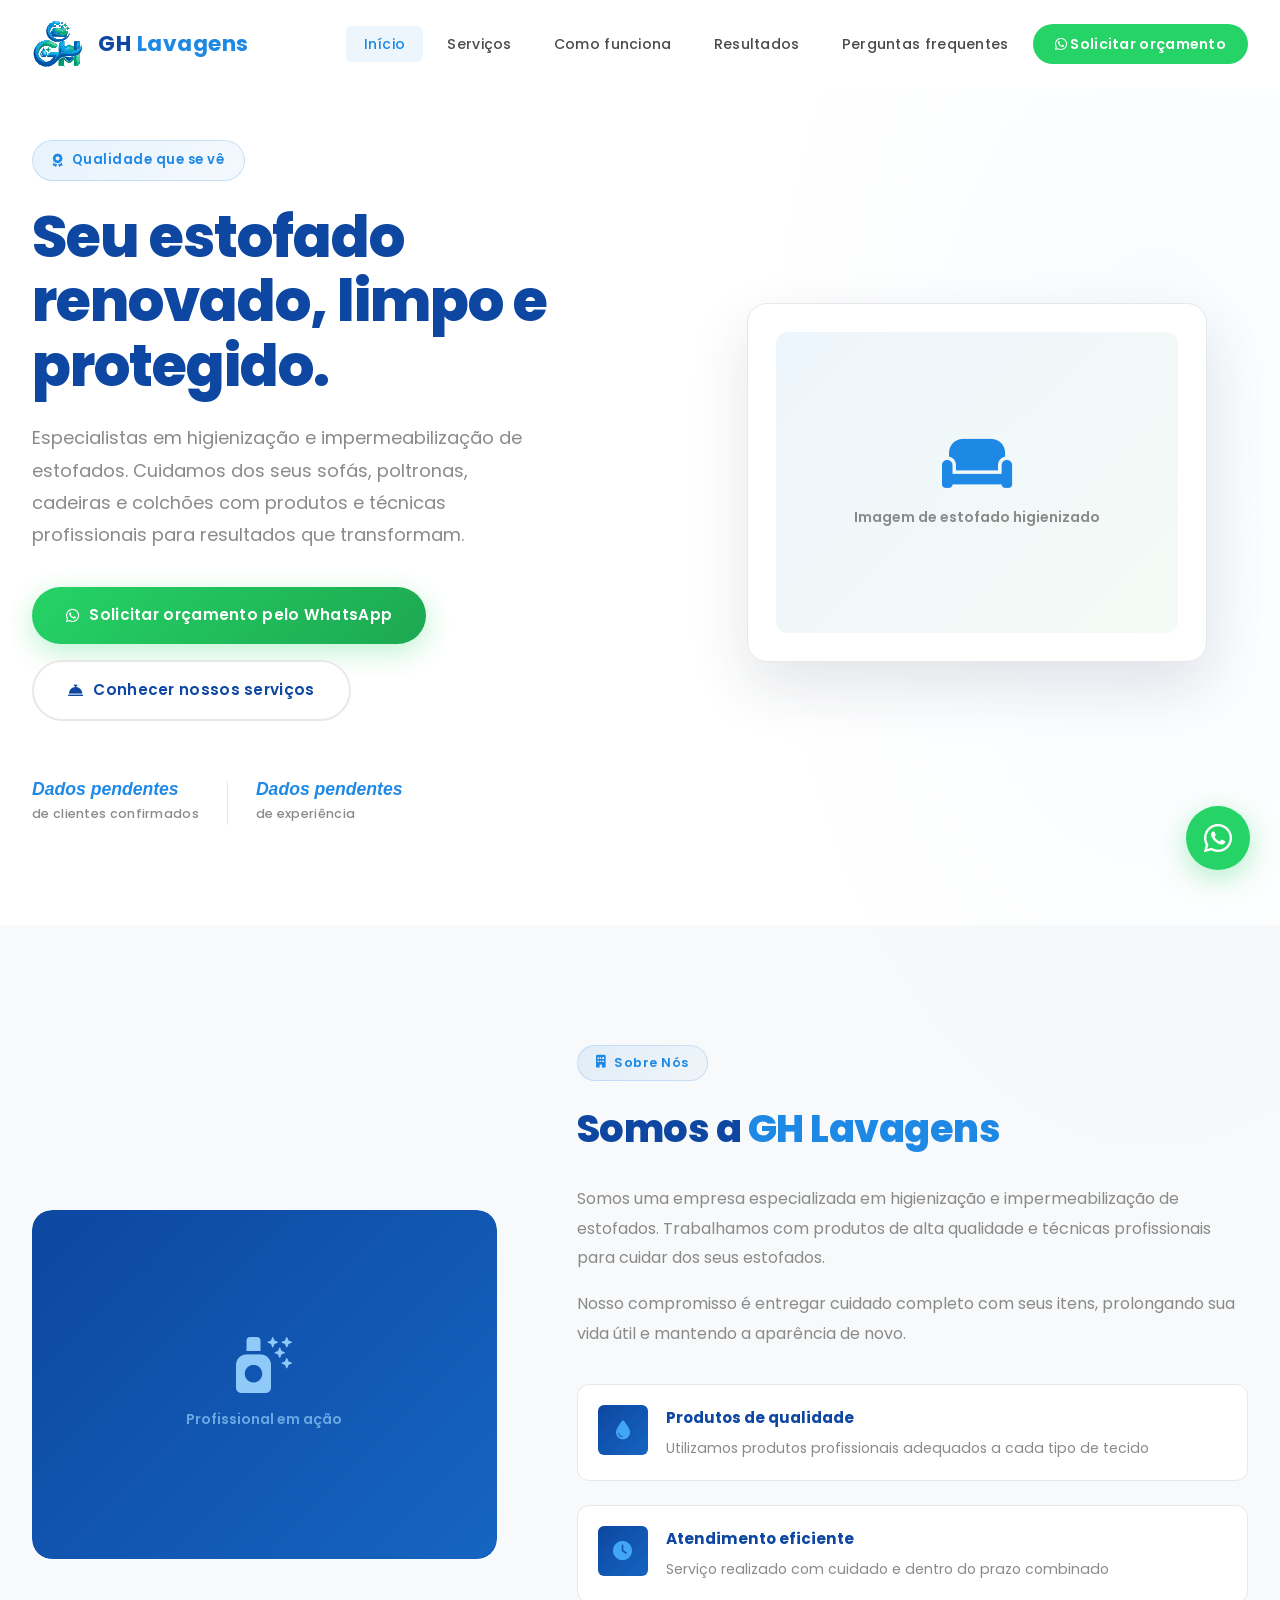
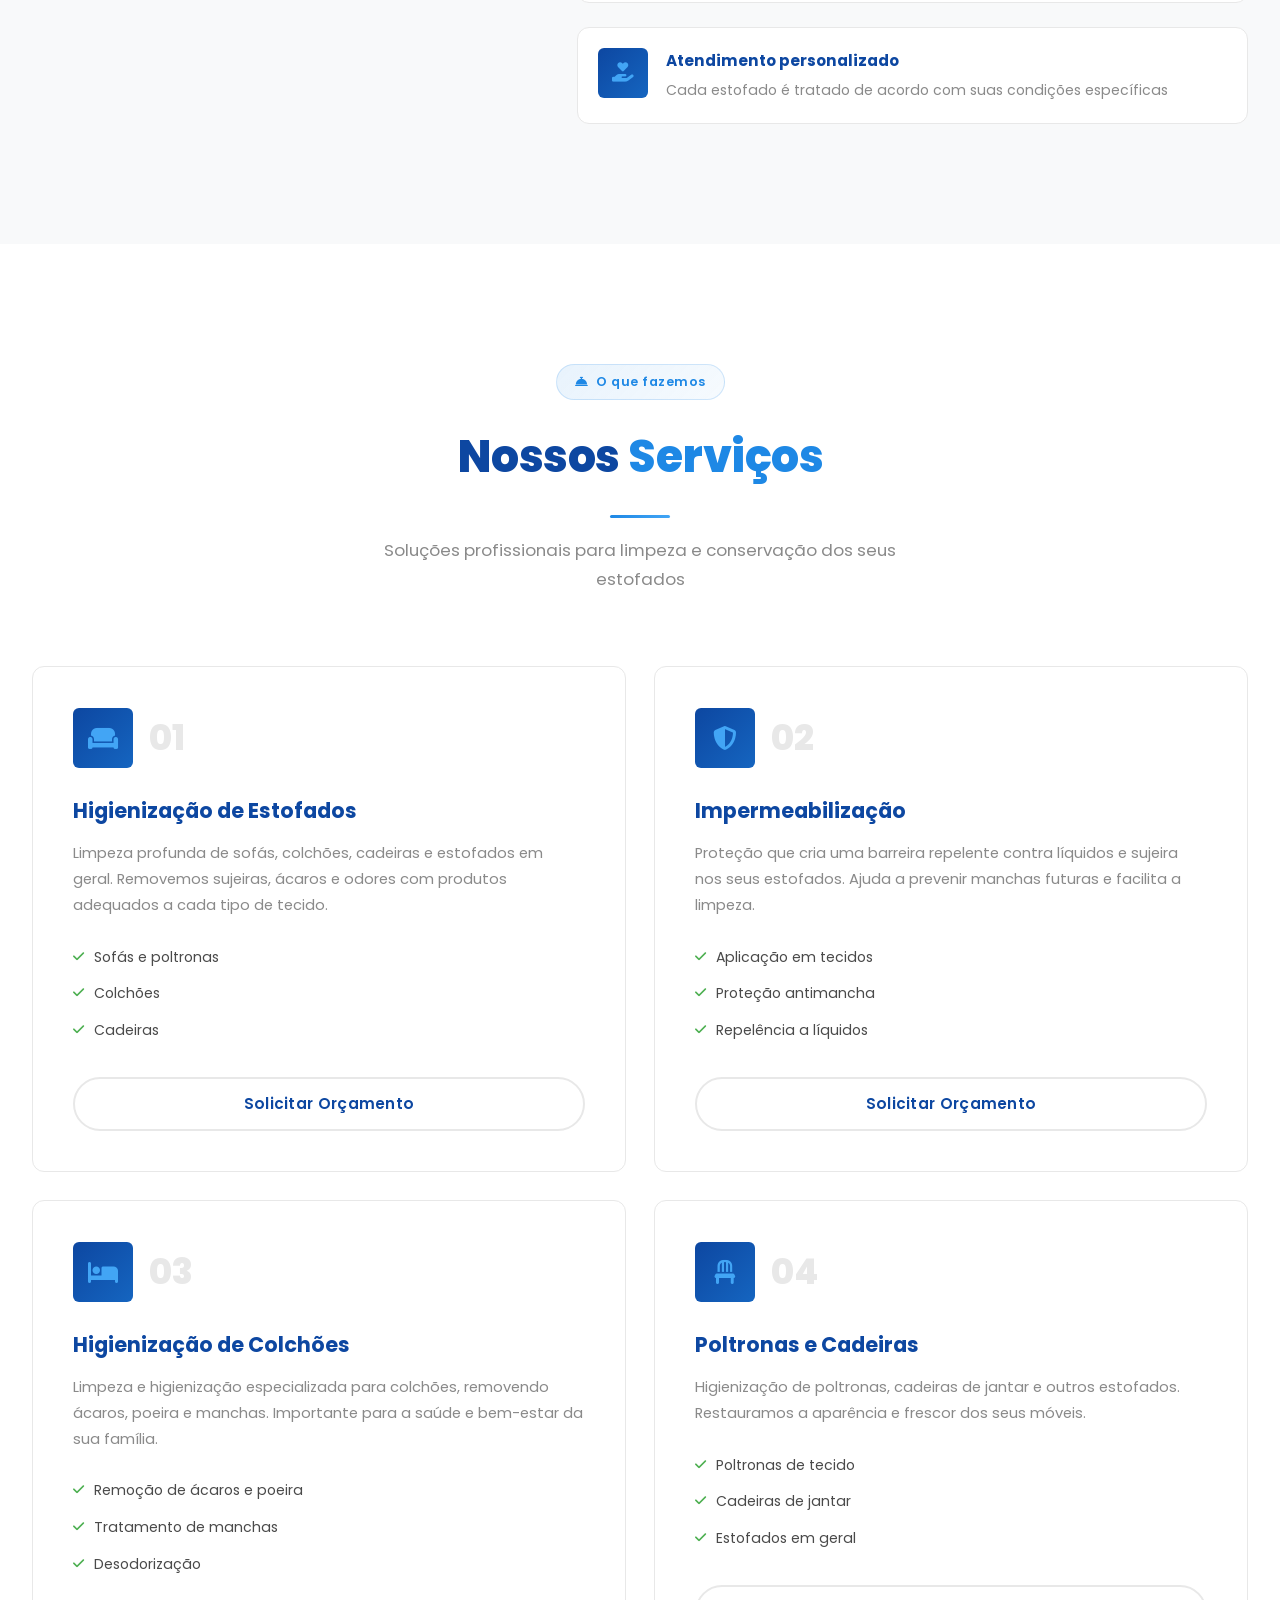
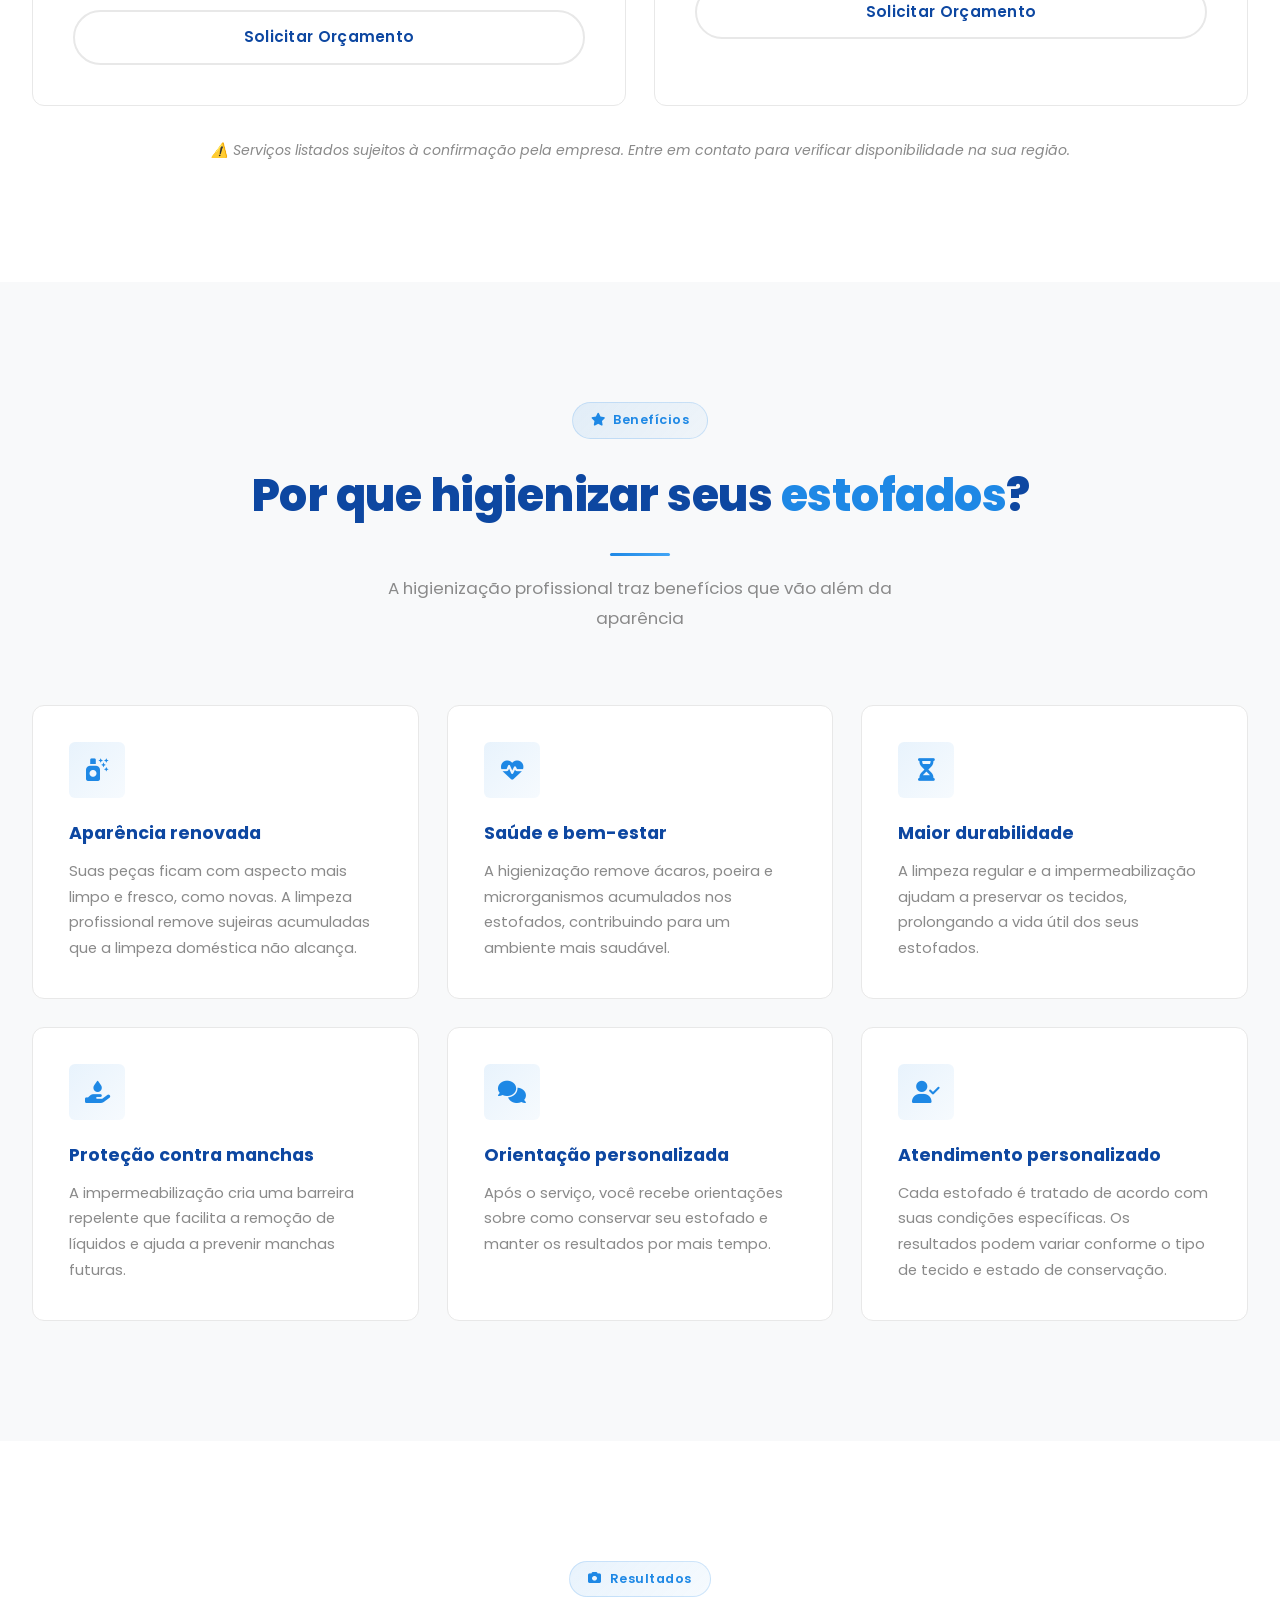
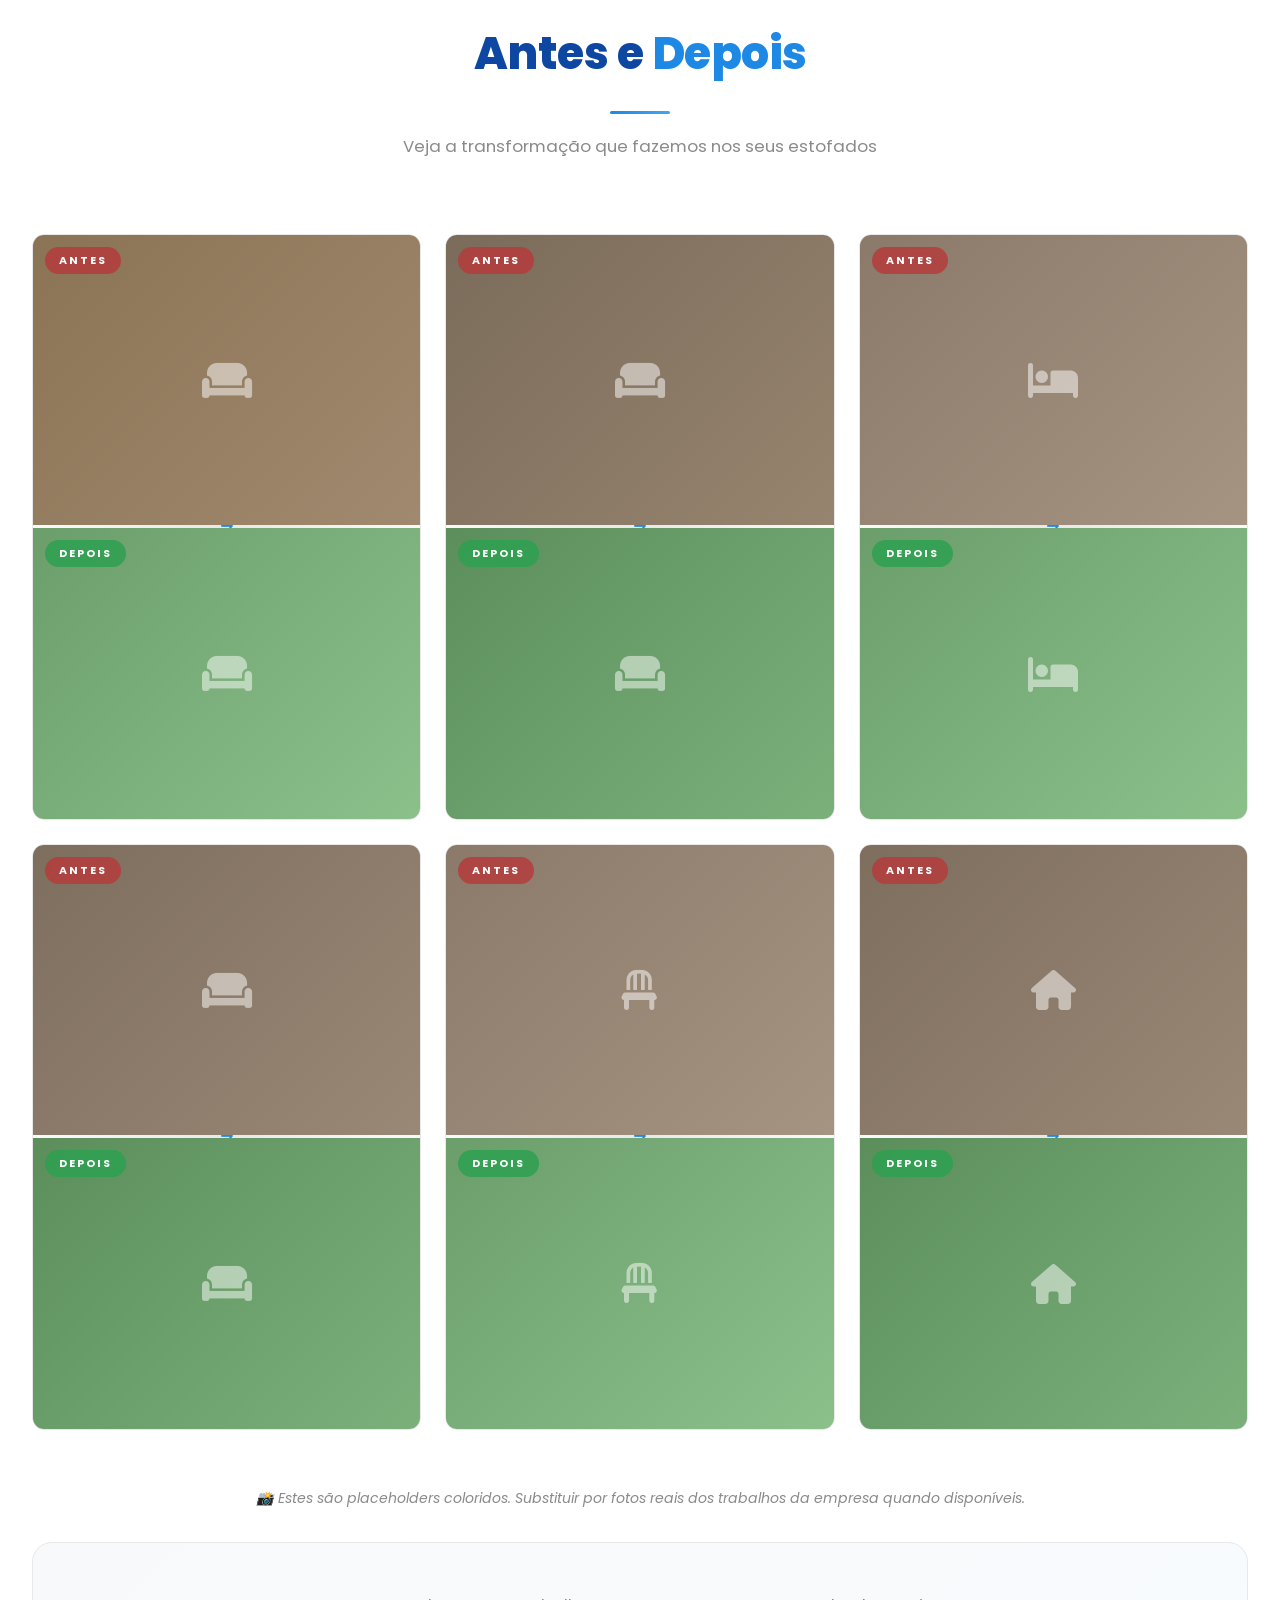
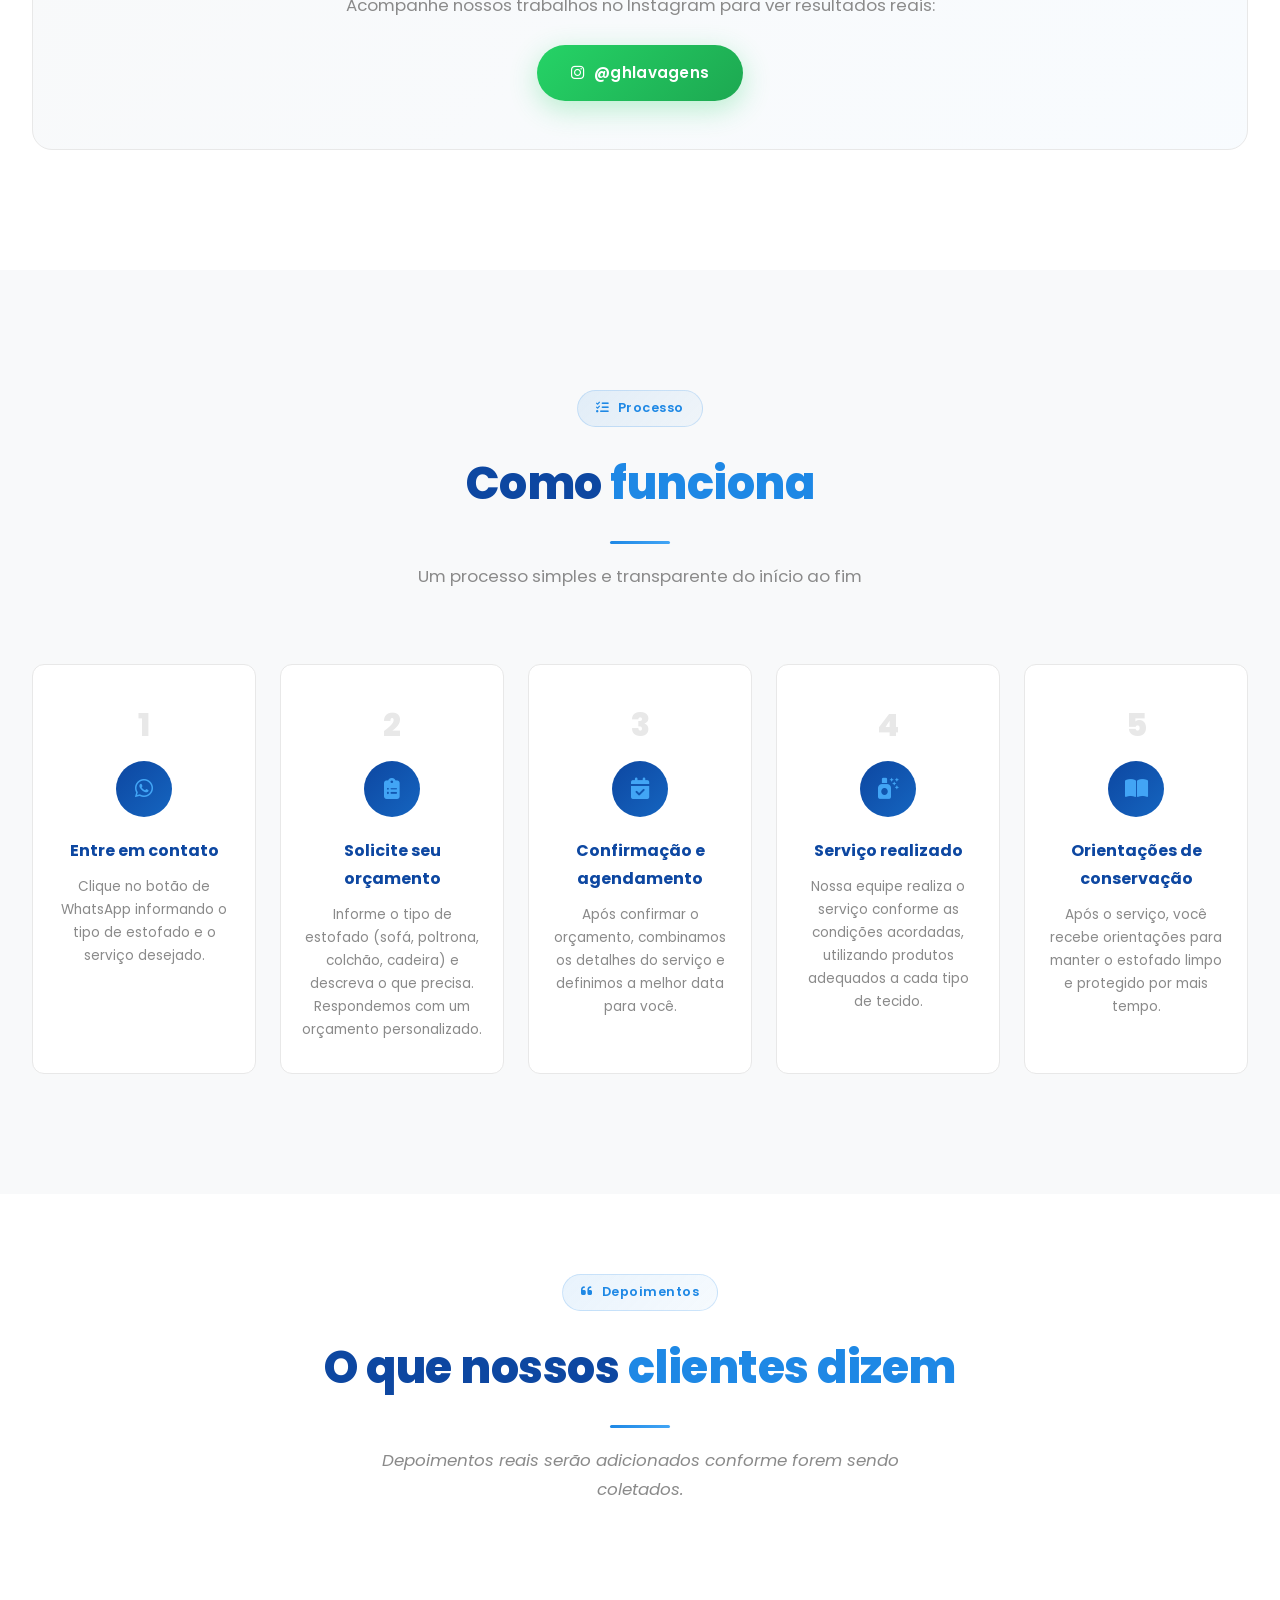
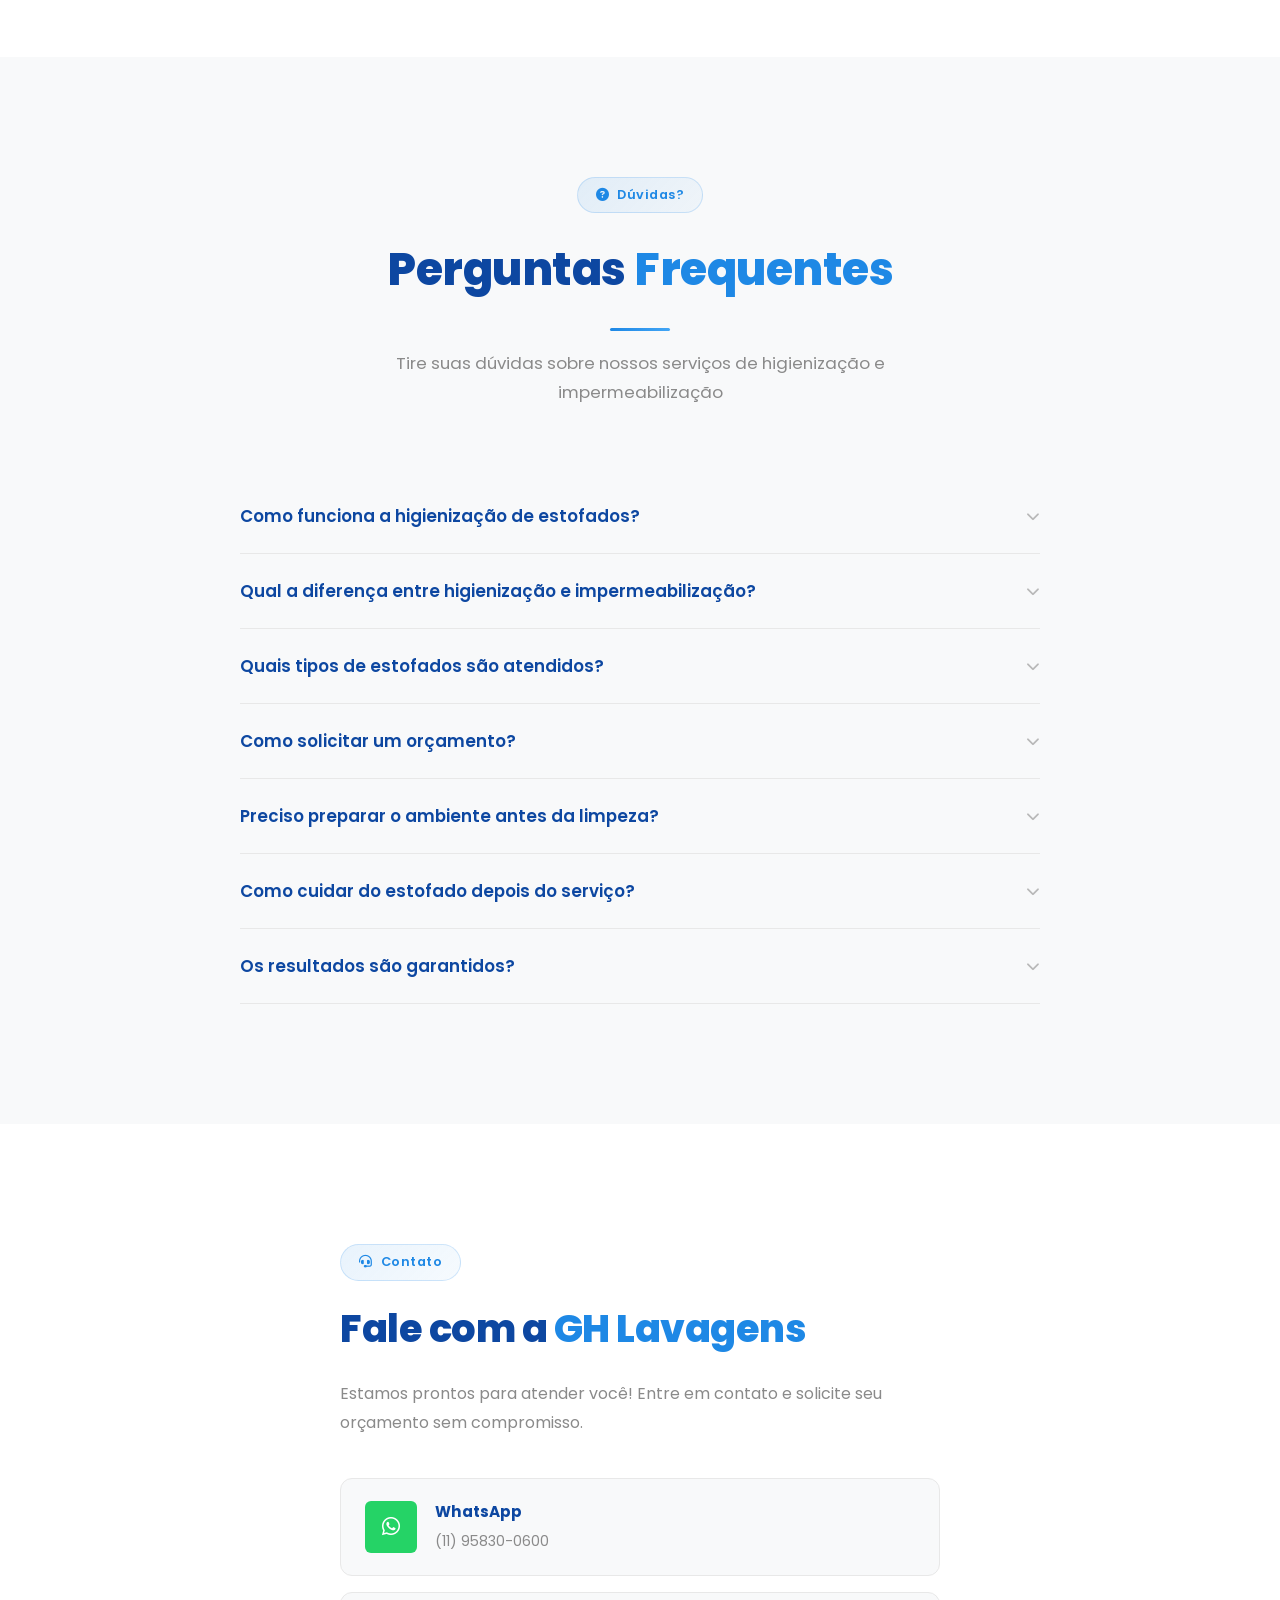
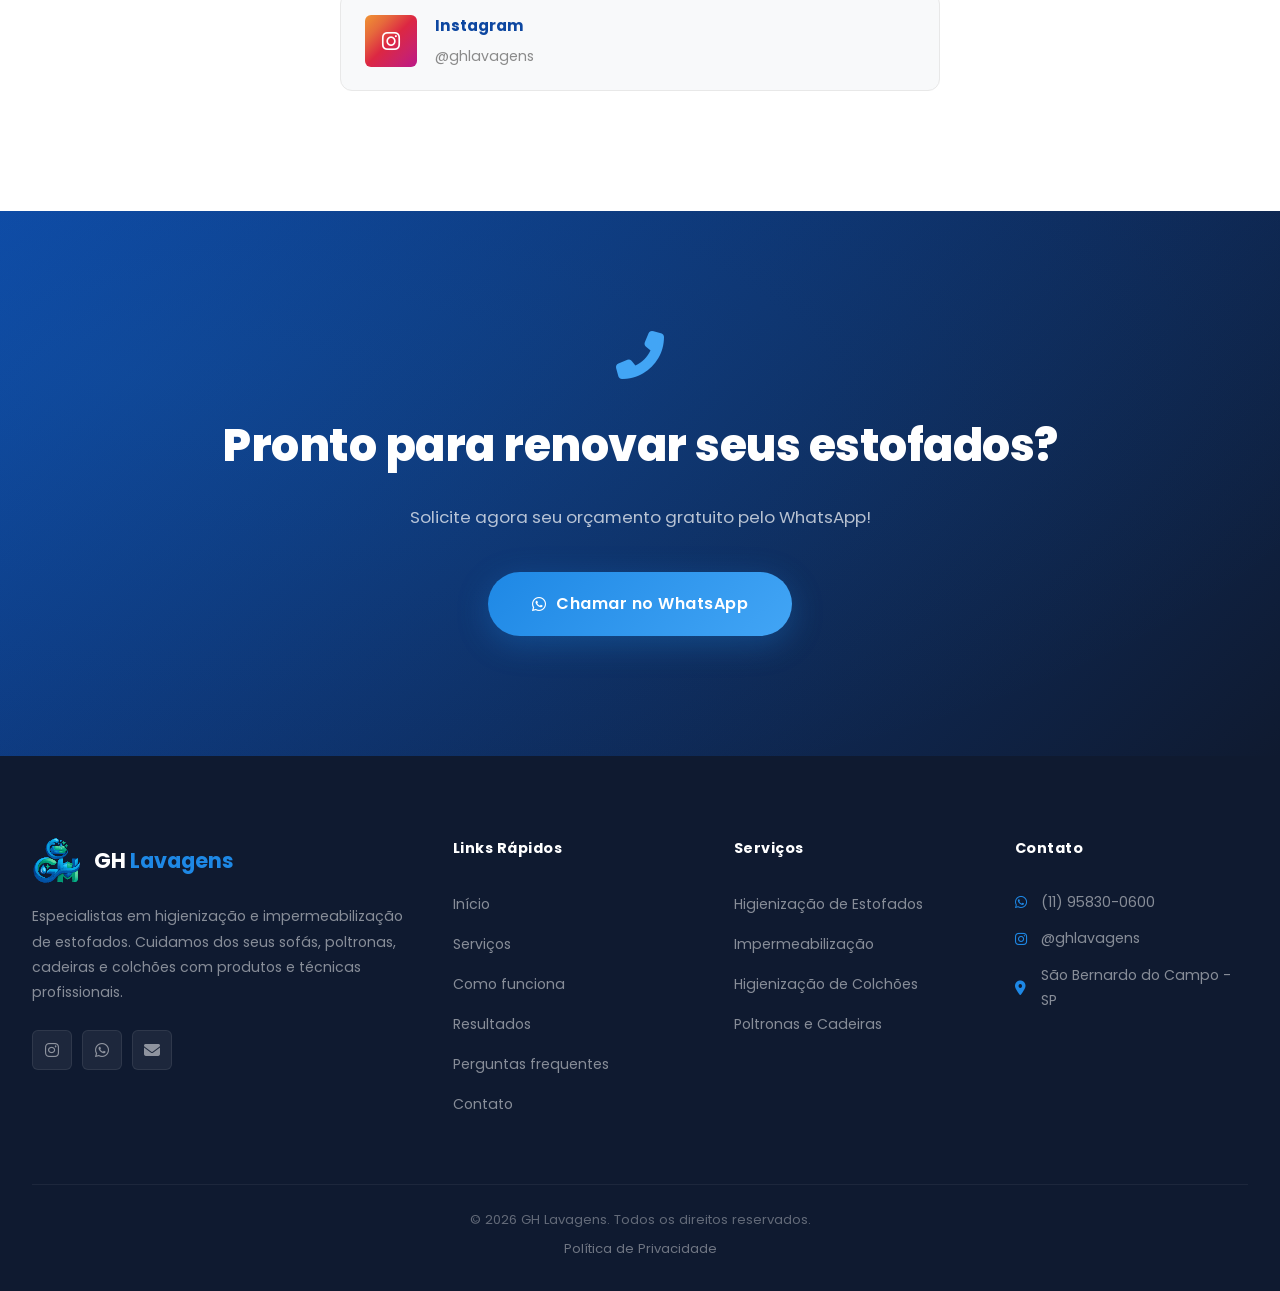
==== commit 0bff18e9: "feat: remover formulario de contato e reestruturar secao de contato" ====
--- a/index.html
+++ b/index.html
@@ -78,7 +78,7 @@
     <header class="navbar" id="navbar" role="banner">
         <div class="container nav-container">
             <a href="#inicio" class="logo" aria-label="GH Lavagens — Ir para o início">
-                <img src="logo.svg" alt="GH Lavagens" width="52" height="52" class="logo-img">
+                <img src="assets/logo.svg" alt="GH Lavagens" width="52" height="52" class="logo-img">
                 <span class="logo-text">GH <span>Lavagens</span></span>
             </a>
 
@@ -477,7 +477,7 @@
                     <div class="step-number">1</div>
                     <div class="step-icon"><i class="fab fa-whatsapp"></i></div>
                     <h3>Entre em contato</h3>
-                    <p>Clique no botão de WhatsApp ou preencha o formulário abaixo informando o tipo de estofado e o serviço desejado.</p>
+                    <p>Clique no botão de WhatsApp informando o tipo de estofado e o serviço desejado.</p>
                 </div>
 
                 <div class="step-card reveal delay-1">
@@ -604,7 +604,7 @@
                         <i class="fas fa-chevron-down" aria-hidden="true"></i>
                     </button>
                     <div class="faq-answer" id="faq-answer-4" role="region">
-                        <p>Você pode solicitar um orçamento de duas formas: <strong>1)</strong> Clicando no botão do WhatsApp em qualquer parte do site. <strong>2)</strong> Preenchendo o formulário na seção de contato abaixo. Basta informar o tipo de estofado e o serviço desejado.</p>
+                        <p>Você pode solicitar um orçamento clicando no botão do WhatsApp disponível em qualquer parte do site. Basta informar o tipo de estofado e o serviço desejado.</p>
                     </div>
                 </div>
 
@@ -669,69 +669,10 @@
                                 <span>@ghlavagens</span>
                             </div>
                         </a>
-
-                        <a href="mailto:contato@ghlavagens.com.br" class="contact-method">
-                            <div class="method-icon email"><i class="fas fa-envelope"></i></div>
-                            <div class="method-info">
-                                <h4>E-mail</h4>
-                                <!-- PENDENTE: confirmar e-mail comercial -->
-                                <span>contato@ghlavagens.com.br</span>
-                            </div>
-                        </a>
-
-                        <div class="contact-method">
-                            <div class="method-icon location"><i class="fas fa-map-marker-alt"></i></div>
-                            <div class="method-info">
-                                <h4>Localização</h4>
-                                <!-- PENDENTE: confirmar endereço completo -->
-                                <span>São Bernardo do Campo - SP</span>
-                            </div>
-                        </div>
-                    </div>
-                </div>
-
-                <div class="contact-form-wrapper reveal-right">
-                    <form class="contact-form" id="contactForm" novalidate>
-                        <h3>Solicite seu Orçamento</h3>
-
-                        <div class="form-group">
-                            <label for="name"><i class="fas fa-user"></i> Nome completo *</label>
-                            <input type="text" id="name" name="name" placeholder="Seu nome" required autocomplete="name" aria-required="true">
-                            <span class="form-error" id="nameError" role="alert" aria-live="polite"></span>
-                        </div>
-
-                        <div class="form-group">
-                            <label for="phone"><i class="fas fa-phone"></i> Telefone / WhatsApp *</label>
-                            <input type="tel" id="phone" name="phone" placeholder="(11) 00000-0000" required autocomplete="tel" aria-required="true">
-                            <span class="form-error" id="phoneError" role="alert" aria-live="polite"></span>
-                        </div>
-
-                        <div class="form-group">
-                            <label for="service"><i class="fas fa-concierge-bell"></i> Serviço desejado *</label>
-                            <select id="service" name="service" required aria-required="true">
-                                <option value="">Selecione um serviço</option>
-                                <option value="estofados">Higienização de Estofados</option>
-                                <option value="impermeabilizacao">Impermeabilização</option>
-                                <option value="colchao">Higienização de Colchão</option>
-                                <option value="poltrona">Higienização de Poltrona</option>
-                                <option value="cadeira">Higienização de Cadeiras</option>
-                                <option value="outro">Outro</option>
-                            </select>
-                            <span class="form-error" id="serviceError" role="alert" aria-live="polite"></span>
-                        </div>
-
-                        <div class="form-group">
-                            <label for="message"><i class="fas fa-comment"></i> Mensagem</label>
-                            <textarea id="message" name="message" rows="4" placeholder="Descreva o que você precisa... (tipo de estofado, tamanho, estado atual...)"></textarea>
-                        </div>
-
-                        <button type="submit" class="btn btn-primary btn-full" id="submitBtn">
-                            <i class="fab fa-whatsapp"></i> <span id="submitText">Enviar via WhatsApp</span>
-                        </button>
-
-                        <p class="form-disclaimer">Ao enviar, você será redirecionado para o WhatsApp da empresa com os dados do formulário.</p>
-                    </form>
-                </div>
+                    </div>
+                </div>
+
+
             </div>
         </div>
     </section>
@@ -760,7 +701,7 @@
             <div class="footer-grid">
                 <div class="footer-brand">
                     <a href="#inicio" class="footer-logo" aria-label="GH Lavagens">
-                        <img src="logo.svg" alt="GH Lavagens" width="50" height="50">
+                        <img src="assets/logo.svg" alt="GH Lavagens" width="50" height="50">
                         <span>GH <span>Lavagens</span></span>
                     </a>
                     <p>Especialistas em higienização e impermeabilização de estofados. Cuidamos dos seus sofás, poltronas, cadeiras e colchões com produtos e técnicas profissionais.</p>
--- a/assets/style.css
+++ b/assets/style.css
@@ -1033,8 +1033,10 @@
 
 .contact-grid {
     display: grid;
-    grid-template-columns: 0.9fr 1.3fr;
+    grid-template-columns: 1fr;
     gap: 64px;
+    max-width: 600px;
+    margin: 0 auto;
 }
 
 .contact-info .section-tag { margin-bottom: 14px; }
@@ -1101,85 +1103,6 @@
 .method-info span {
     font-size: 0.88rem;
     color: var(--gray-300);
-}
-
-/* Formulário de contato */
-.contact-form-wrapper {
-    background: var(--gray-50);
-    border-radius: var(--radius-lg);
-    padding: 44px;
-    border: 1px solid var(--gray-100);
-}
-
-.contact-form h3 {
-    font-size: 1.4rem;
-    font-weight: 700;
-    color: var(--blue-deep);
-    margin-bottom: 28px;
-}
-
-.form-group { margin-bottom: 20px; }
-
-.form-group label {
-    display: block;
-    font-size: 0.85rem;
-    font-weight: 600;
-    color: var(--gray-400);
-    margin-bottom: 8px;
-}
-
-.form-group label i { color: var(--blue-turquoise); margin-right: 6px; }
-
-.form-group input,
-.form-group select,
-.form-group textarea {
-    width: 100%;
-    padding: 14px 18px;
-    border: 1.5px solid var(--gray-100);
-    border-radius: var(--radius-sm);
-    font-size: 0.92rem;
-    font-family: var(--font-primary);
-    color: var(--blue-deep);
-    transition: var(--transition);
-    background: var(--white);
-}
-
-.form-group input:focus,
-.form-group select:focus,
-.form-group textarea:focus {
-    outline: none;
-    border-color: var(--blue-turquoise);
-    box-shadow: 0 0 0 4px rgba(30,136,229,0.1);
-}
-
-.form-group input:invalid:not(:placeholder-shown),
-.form-group select:invalid:not([value=""]) {
-    border-color: var(--error);
-}
-
-.form-error {
-    display: block;
-    font-size: 0.82rem;
-    color: var(--error);
-    margin-top: 6px;
-    min-height: 0;
-    overflow: hidden;
-    transition: all 0.3s ease;
-}
-
-.form-error:not(:empty) {
-    min-height: 1.2em;
-    margin-top: 6px;
-}
-
-.form-group textarea { resize: vertical; }
-
-.form-disclaimer {
-    font-size: 0.82rem;
-    color: var(--gray-300);
-    text-align: center;
-    margin-top: 16px;
-    font-style: italic;
 }
 
 /* ============================================
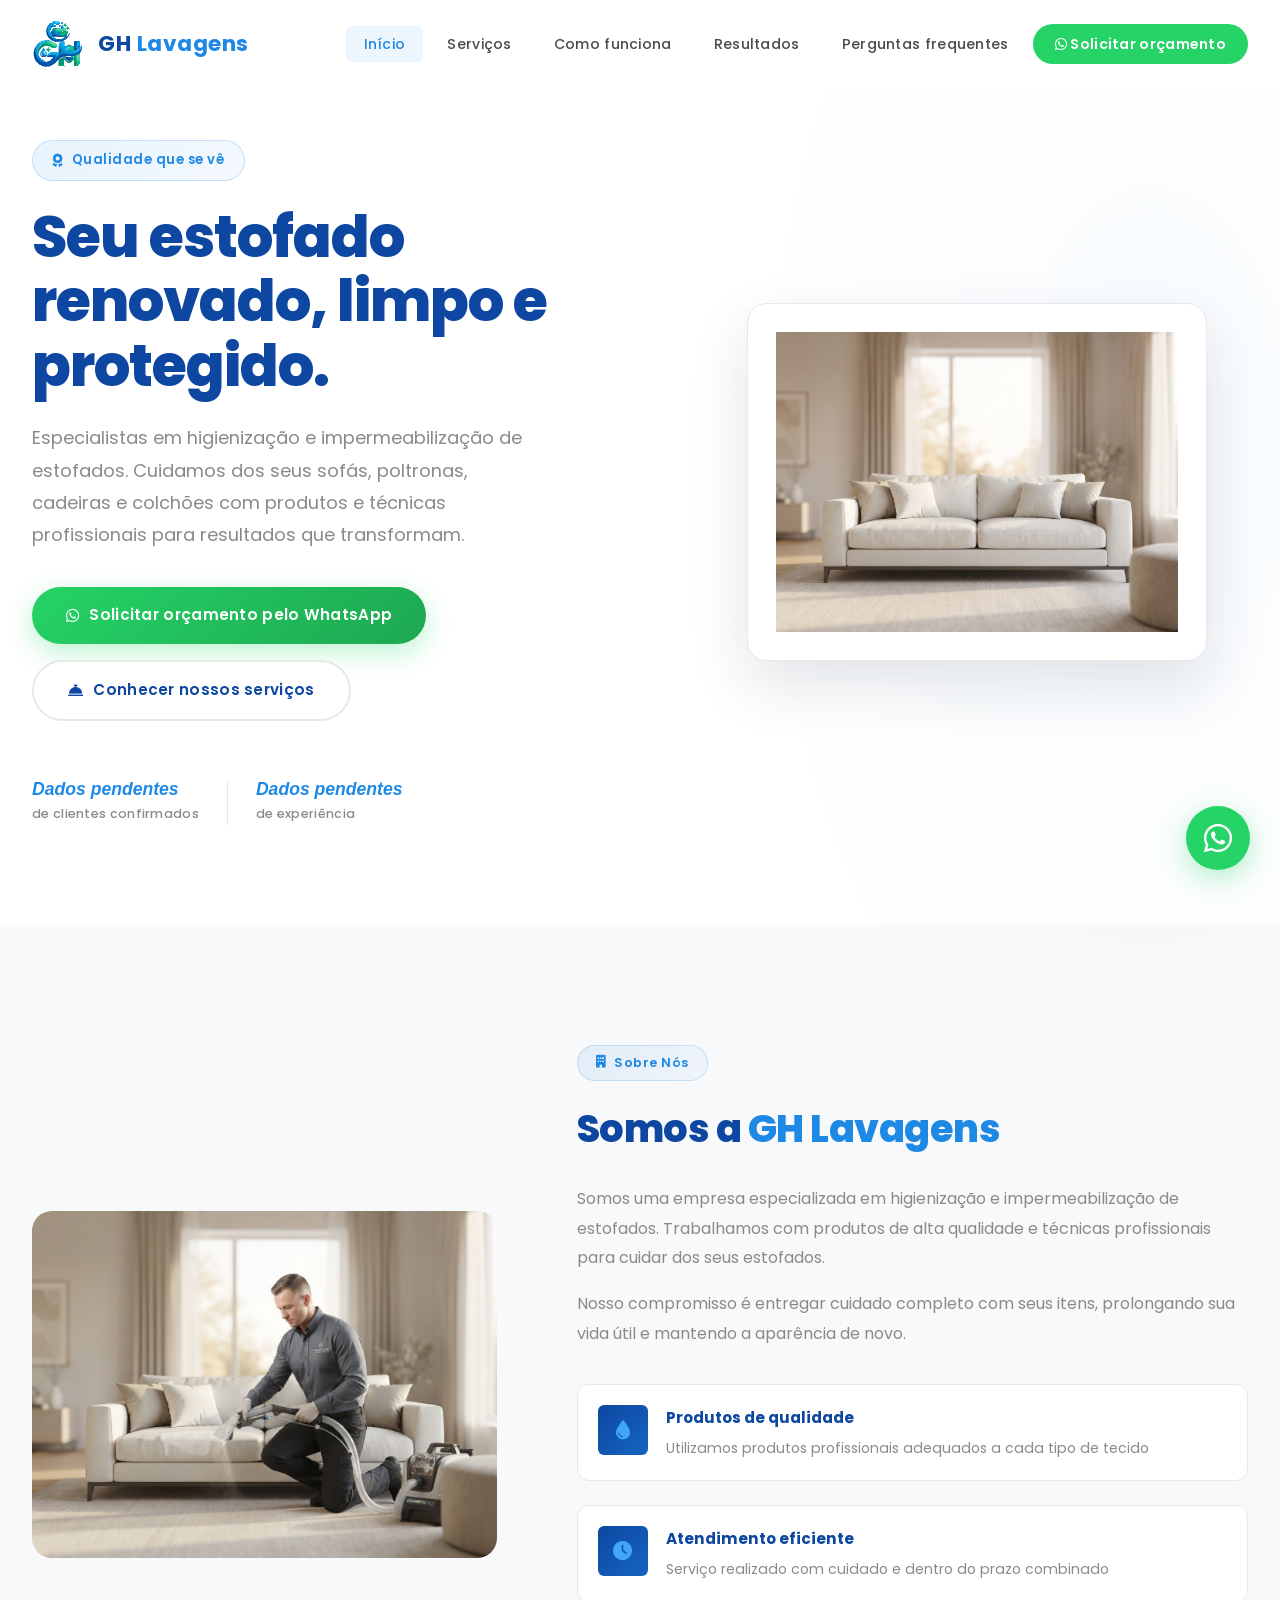
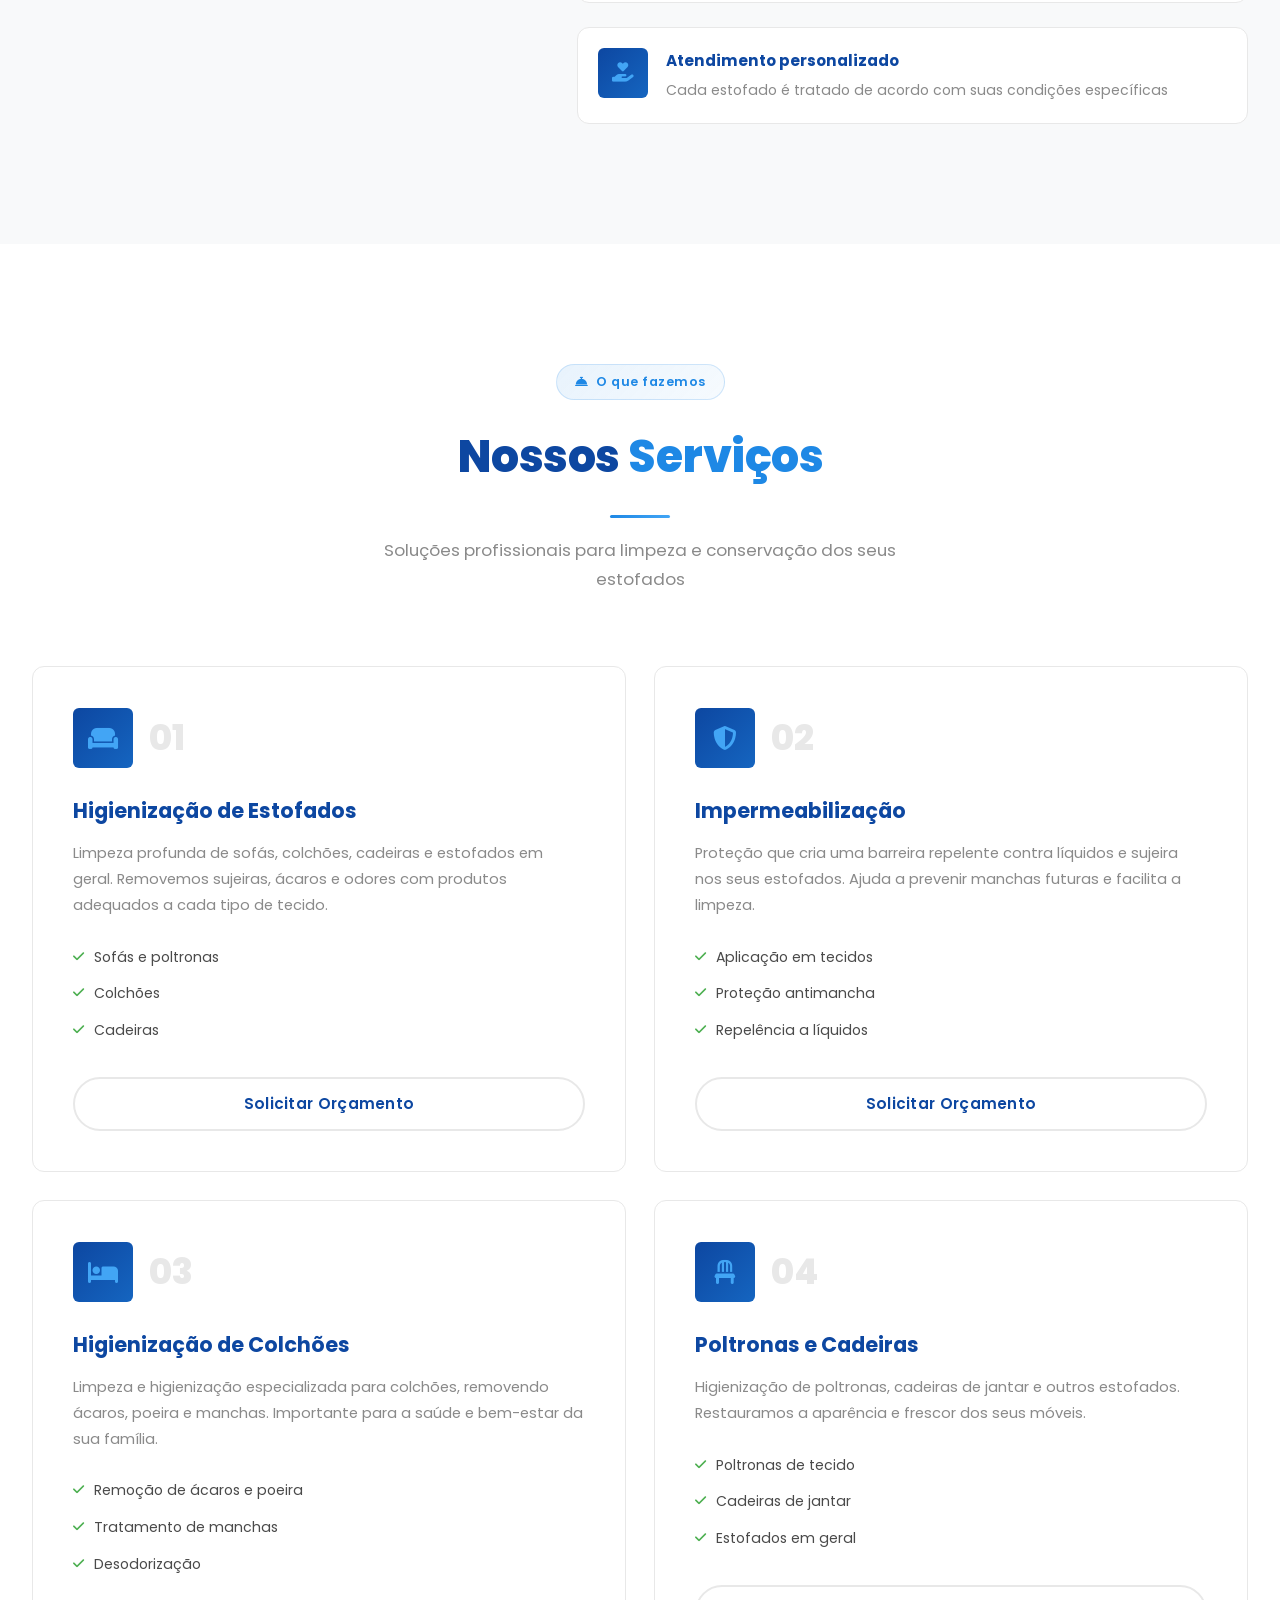
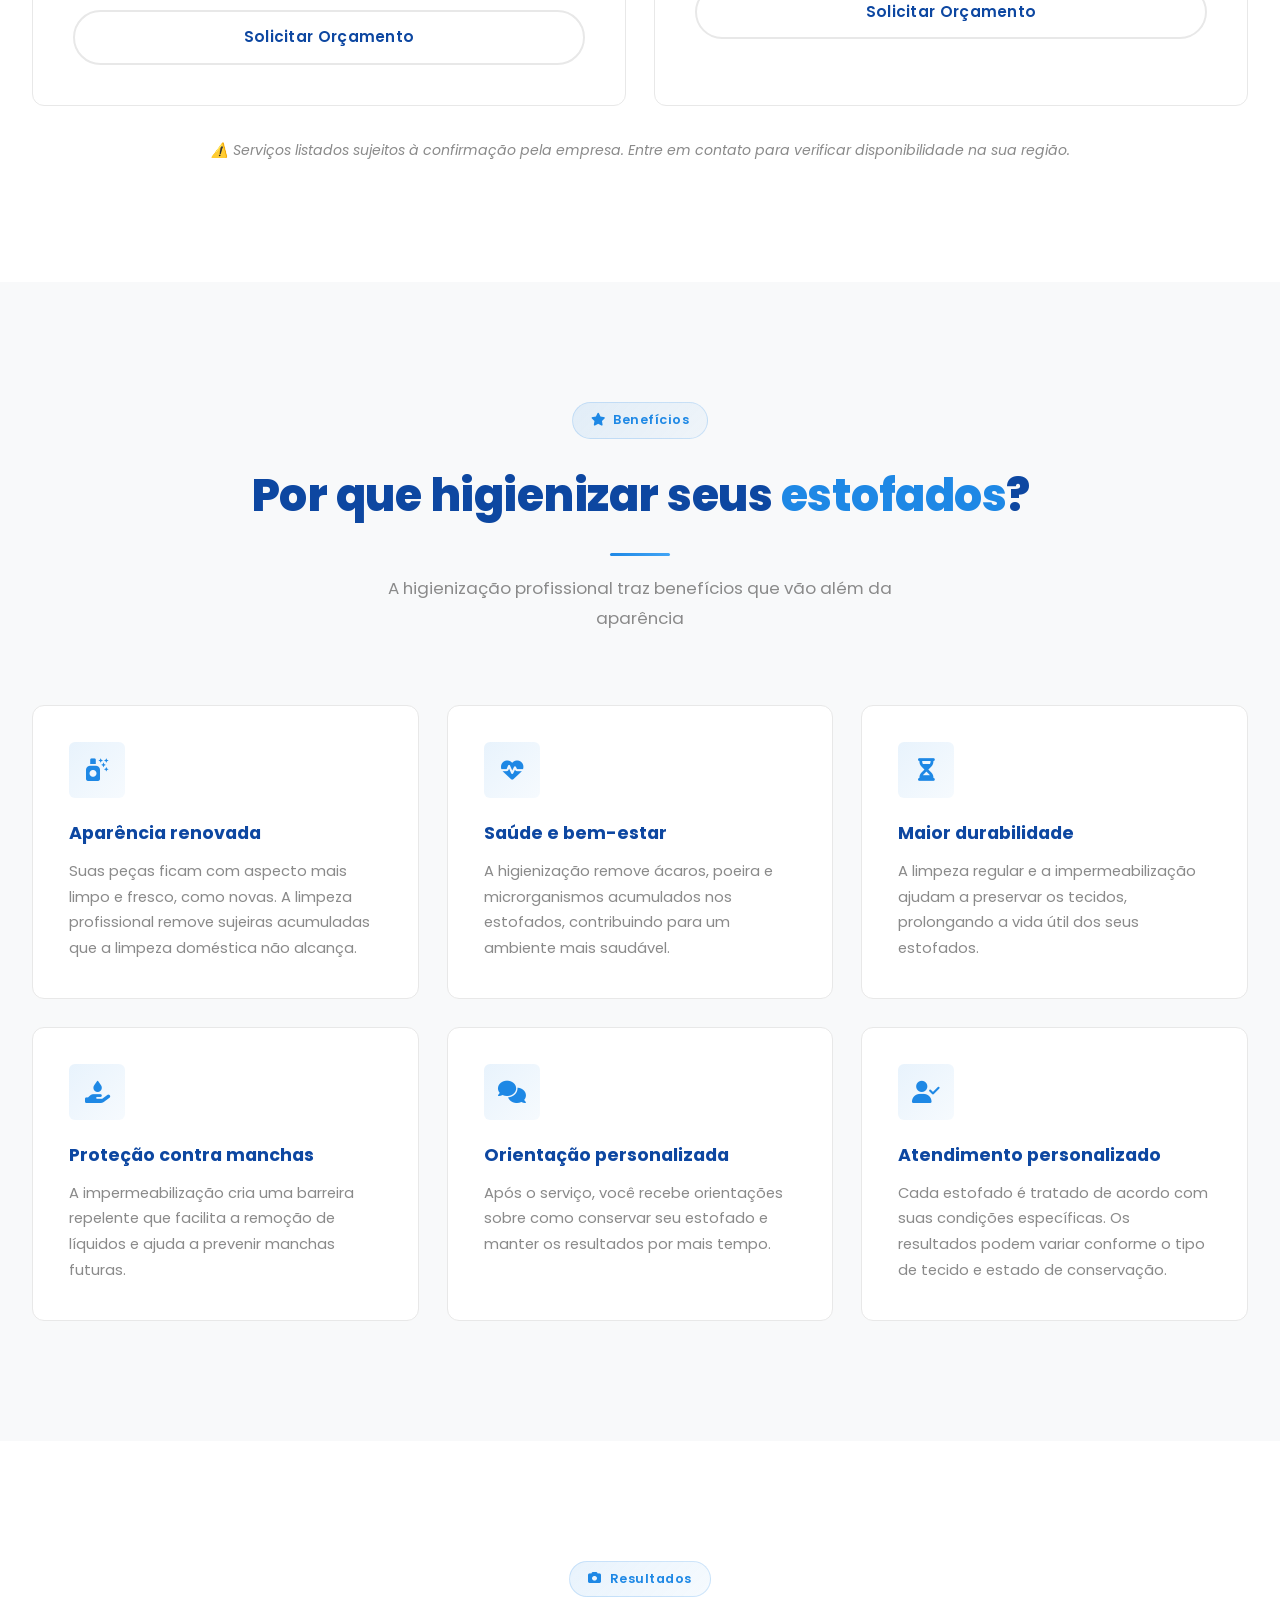
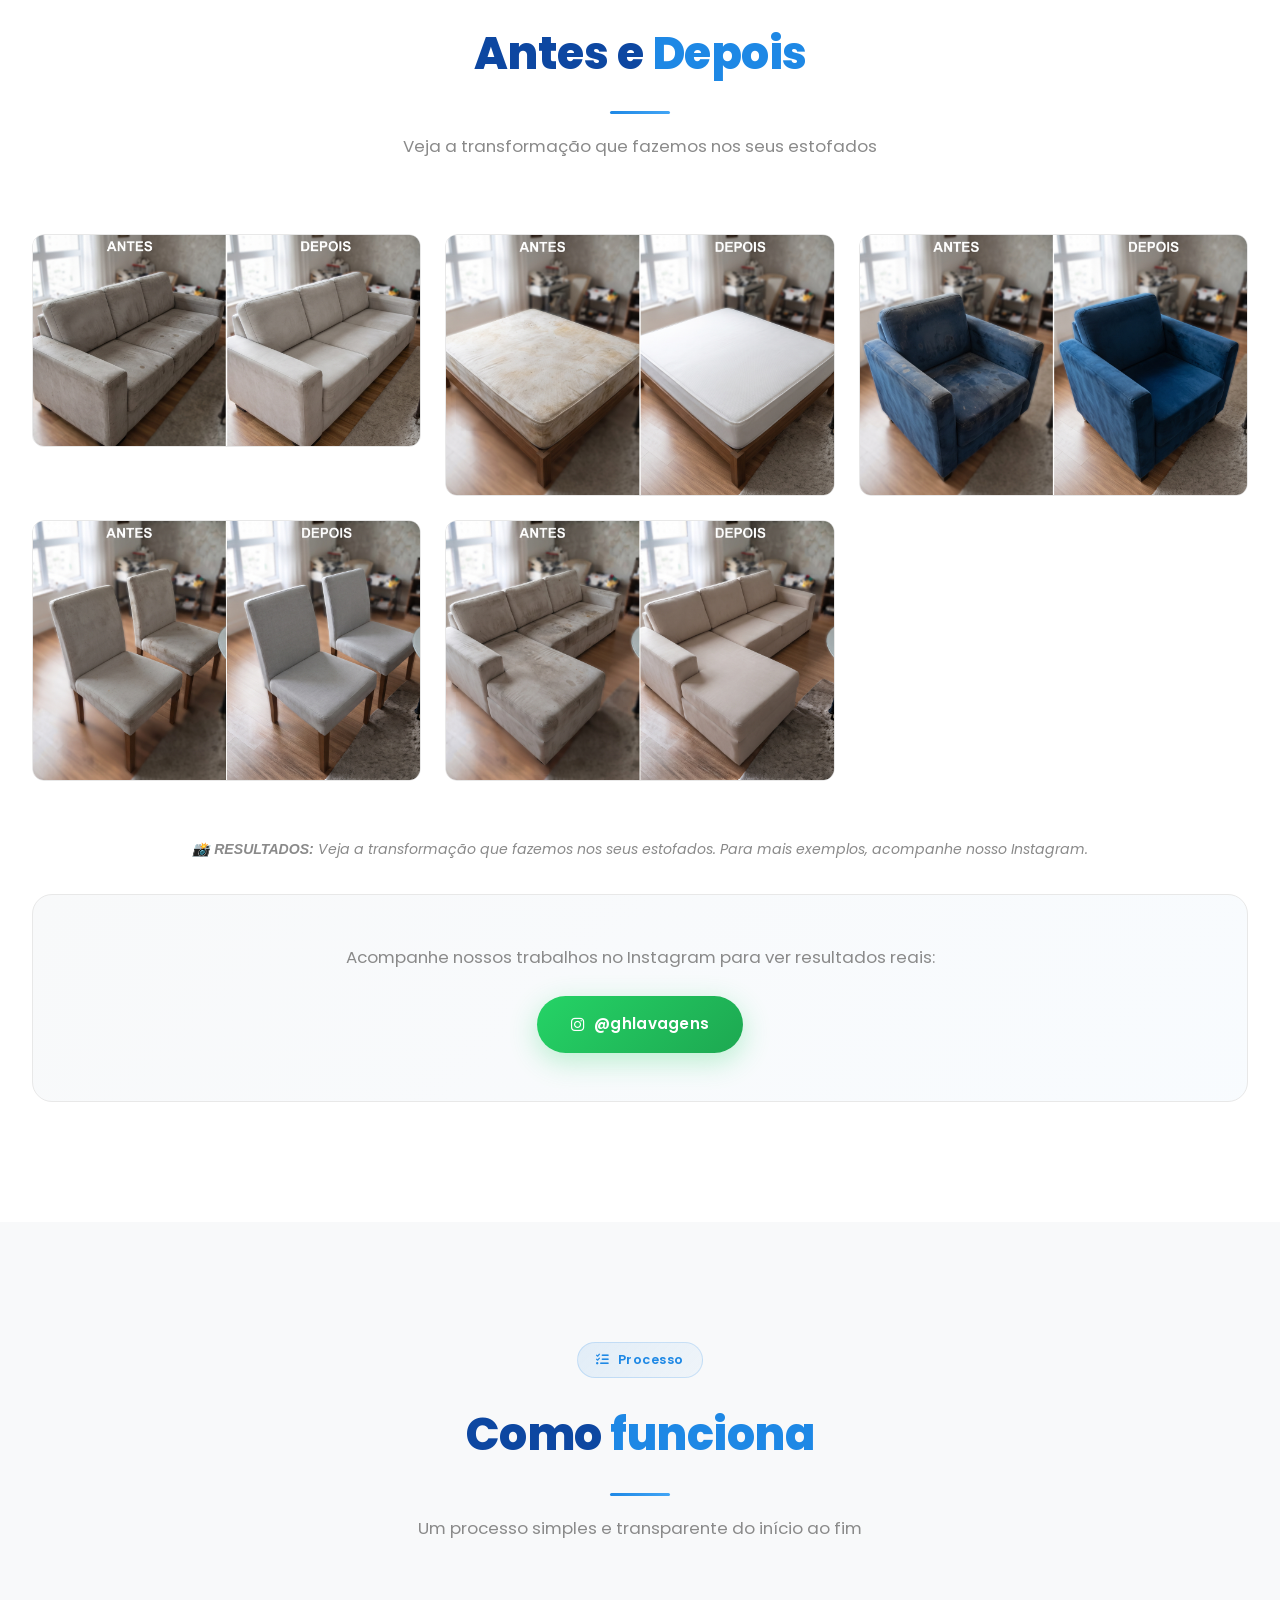
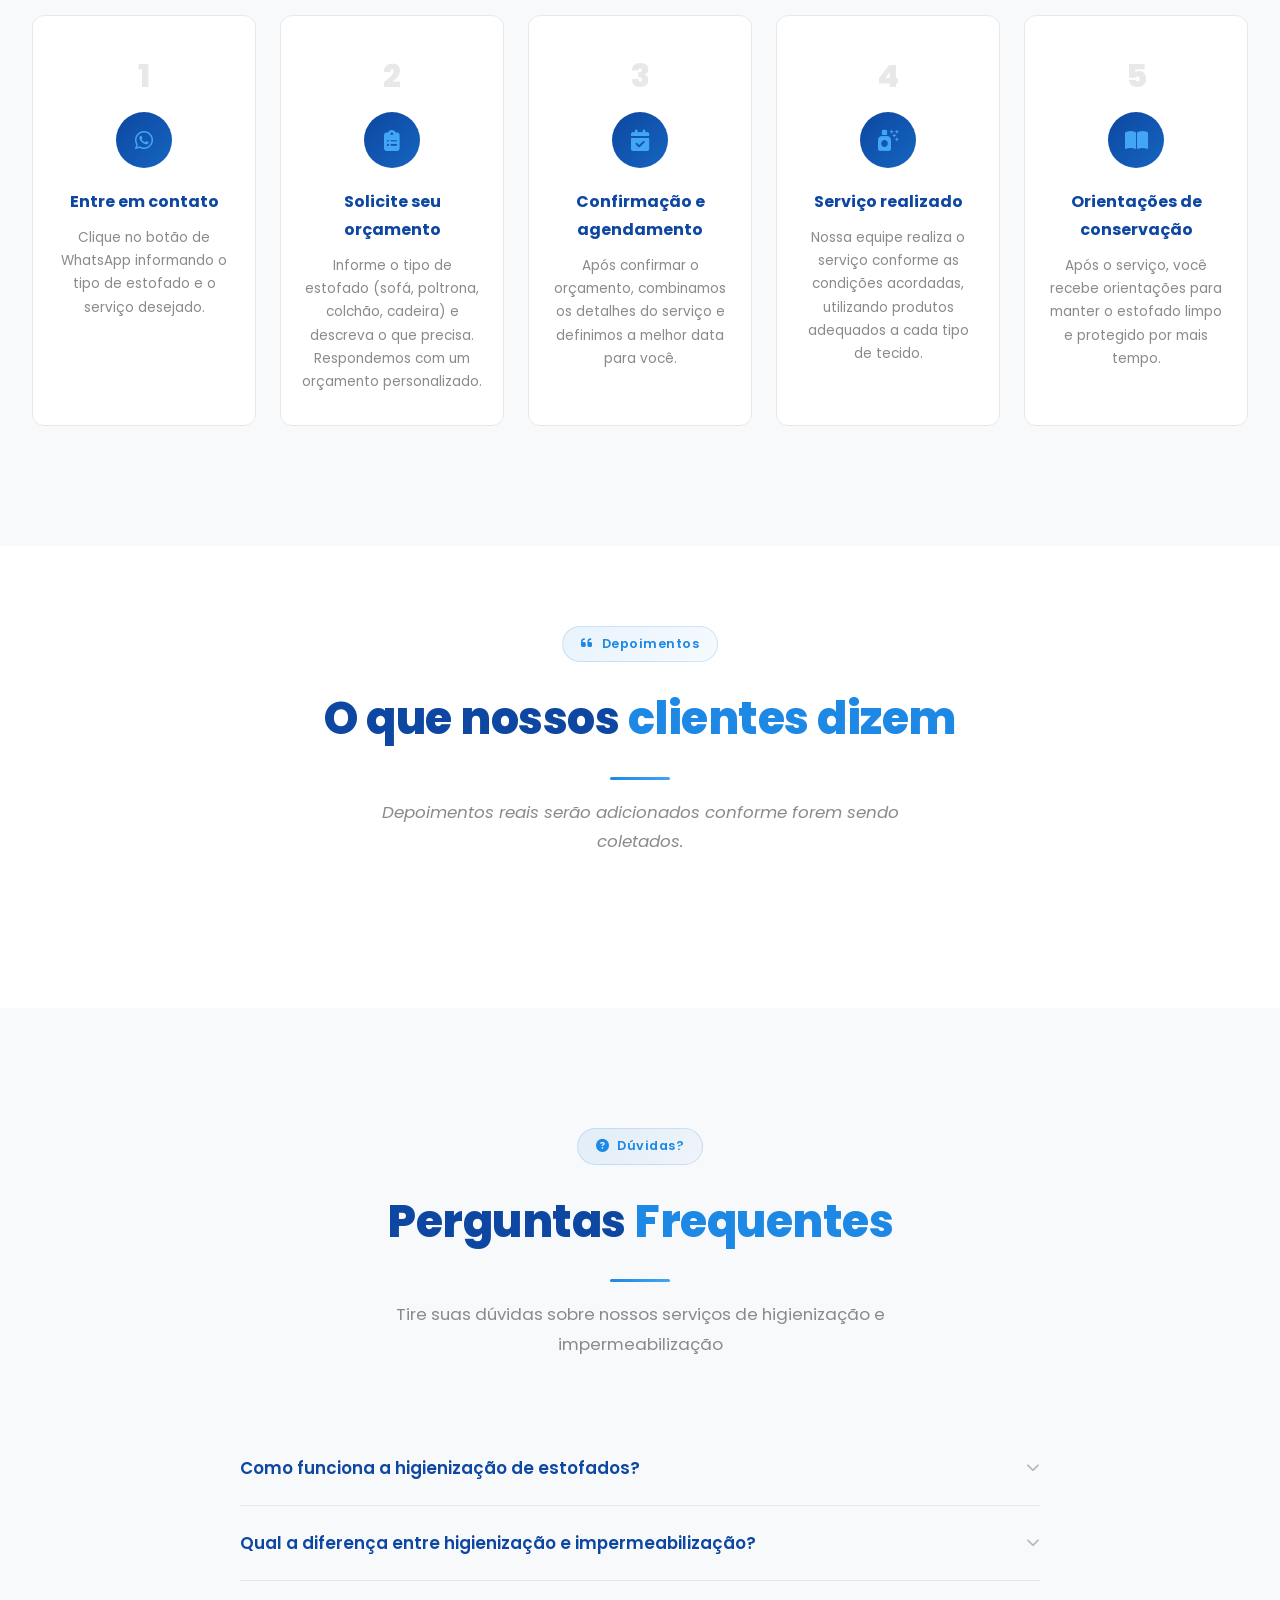
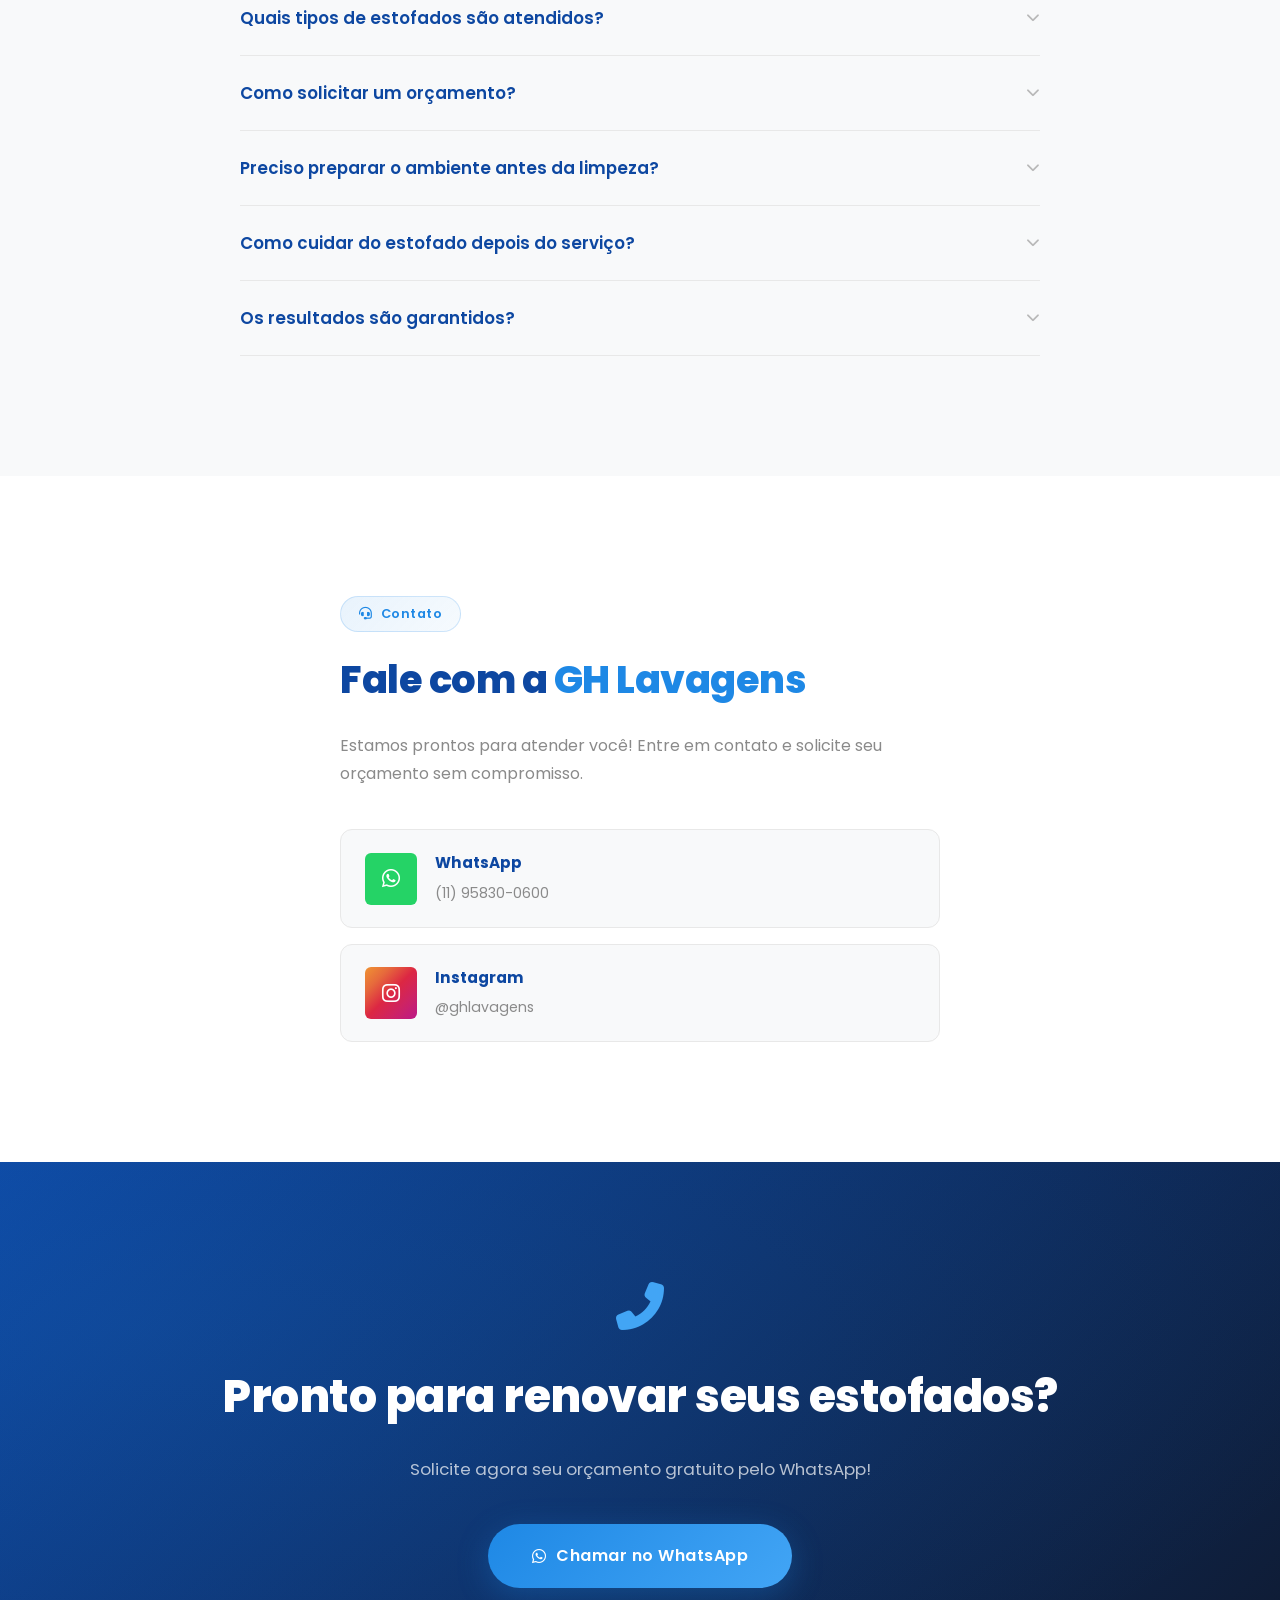
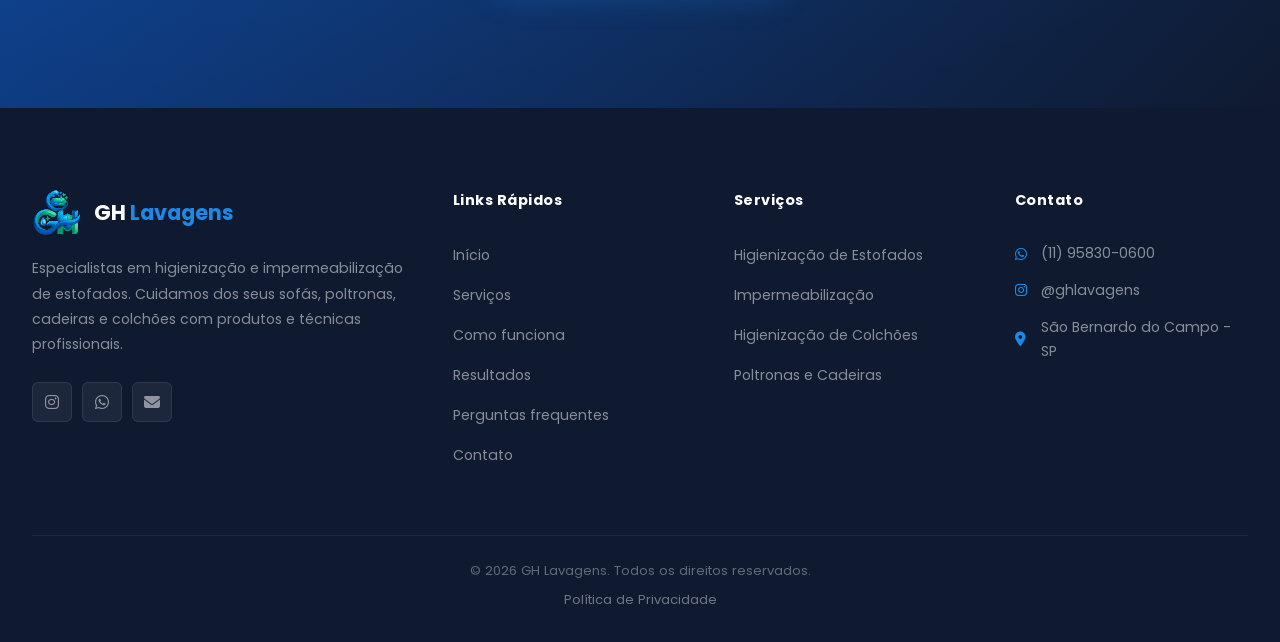
==== commit 4a6e30c3: "feat: adicionar galeria de antes e depois com 5 imagens únicas" ====
--- a/index.html
+++ b/index.html
@@ -16,10 +16,9 @@
     <meta property="og:description" content="Especialistas em higienização e impermeabilização de estofados. Limpeza profissional de sofás, poltronas, cadeiras e colchões.">
     <meta property="og:type" content="website">
     <meta property="og:locale" content="pt_BR">
-    <!-- Placeholder para imagem OG — substituir por imagem real -->
-    <meta property="og:image" content="https://ghlavagens.com.br/og-image.png">
-    <meta property="og:image:width" content="1200">
-    <meta property="og:image:height" content="630">
+    <meta property="og:image" content="assets/img/og-social.jpg">
+    <meta property="og:image:width" content="2816">
+    <meta property="og:image:height" content="1536">
     <meta property="og:url" content="https://ghlavagens.com.br/">
 
     <!-- Twitter Card -->
@@ -136,12 +135,7 @@
             </div>
             <div class="hero-image" aria-hidden="true">
                 <div class="hero-card">
-                    <!-- Placeholder: imagem de sofá limpo em ambiente elegante -->
-                    <!-- Substituir por foto real quando disponível -->
-                    <div class="hero-img-placeholder">
-                        <i class="fas fa-couch"></i>
-                        <span>Imagem de estofado higienizado</span>
-                    </div>
+                    <img src="assets/img/hero-alternativa.jpg" alt="Sofá higienizado e renovado pela GH Lavagens" width="800" height="600" loading="lazy">
                 </div>
             </div>
         </div>
@@ -154,11 +148,7 @@
         <div class="container">
             <div class="about-grid">
                 <div class="about-image reveal-left">
-                    <!-- Placeholder: imagem de profissional realizando limpeza -->
-                    <div class="about-img-placeholder">
-                        <i class="fas fa-spray-can-sparkles"></i>
-                        <span>Profissional em ação</span>
-                    </div>
+                    <img src="assets/img/profissional.jpg" alt="Profissional da GH Lavagens realizando limpeza de estofados" width="600" height="800" loading="lazy">
                 </div>
                 <div class="about-content reveal-right">
                     <span class="section-tag"><i class="fas fa-building"></i> Sobre Nós</span>
@@ -339,118 +329,42 @@
                 <p>Veja a transformação que fazemos nos seus estofados</p>
             </div>
 
-            <!-- NOTA: imagens abaixo são placeholders. Substituir por fotos reais da empresa -->
+            <!-- Galeria de Antes e Depois -->
             <div class="gallery-grid" id="galleryGrid">
+                <!-- NOTA: Usar apenas 5 combinações únicas de imagens para evitar repetição -->
+                
                 <div class="gallery-item reveal" data-category="estofados">
-                    <div class="before-after-card" role="figure" aria-label="Exemplo de higienização de estofado">
-                        <div class="ba-side before">
-                            <span class="ba-badge antes-badge">ANTES</span>
-                            <div class="ba-image-wrapper ba-placeholder-img" style="background: linear-gradient(135deg, #8B7355 0%, #A0896E 100%);">
-                                <i class="fas fa-couch" style="font-size:2.5rem; color: rgba(255,255,255,0.5);"></i>
-                            </div>
-                        </div>
-                        <div class="ba-divider"><span class="arrow-icon"><i class="fas fa-arrow-right"></i></span></div>
-                        <div class="ba-side after">
-                            <span class="ba-badge depois-badge">DEPOIS</span>
-                            <div class="ba-image-wrapper ba-placeholder-img" style="background: linear-gradient(135deg, #6B9E6B 0%, #8BC08B 100%);">
-                                <i class="fas fa-couch" style="font-size:2.5rem; color: rgba(255,255,255,0.5);"></i>
-                            </div>
-                        </div>
-                    </div>
-                </div>
-
-                <div class="gallery-item reveal delay-1" data-category="estofados">
-                    <div class="before-after-card" role="figure" aria-label="Exemplo de limpeza de sofá de tecido">
-                        <div class="ba-side before">
-                            <span class="ba-badge antes-badge">ANTES</span>
-                            <div class="ba-image-wrapper ba-placeholder-img" style="background: linear-gradient(135deg, #7B6B5A 0%, #96846E 100%);">
-                                <i class="fas fa-couch" style="font-size:2.5rem; color: rgba(255,255,255,0.5);"></i>
-                            </div>
-                        </div>
-                        <div class="ba-divider"><span class="arrow-icon"><i class="fas fa-arrow-right"></i></span></div>
-                        <div class="ba-side after">
-                            <span class="ba-badge depois-badge">DEPOIS</span>
-                            <div class="ba-image-wrapper ba-placeholder-img" style="background: linear-gradient(135deg, #5B8E5B 0%, #7BB07B 100%);">
-                                <i class="fas fa-couch" style="font-size:2.5rem; color: rgba(255,255,255,0.5);"></i>
-                            </div>
-                        </div>
-                    </div>
-                </div>
-
-                <div class="gallery-item reveal delay-2" data-category="colchao">
+                    <div class="before-after-card" role="figure" aria-label="Exemplo de higienização de sofá">
+                        <img src="assets/img/antes_despues_sofa.jpg" alt="Sofá antes e depois da limpeza" width="600" height="400" loading="lazy">
+                    </div>
+                </div>
+
+                <div class="gallery-item reveal delay-1" data-category="colchao">
                     <div class="before-after-card" role="figure" aria-label="Exemplo de higienização de colchão">
-                        <div class="ba-side before">
-                            <span class="ba-badge antes-badge">ANTES</span>
-                            <div class="ba-image-wrapper ba-placeholder-img" style="background: linear-gradient(135deg, #8B7A6A 0%, #A69482 100%);">
-                                <i class="fas fa-bed" style="font-size:2.5rem; color: rgba(255,255,255,0.5);"></i>
-                            </div>
-                        </div>
-                        <div class="ba-divider"><span class="arrow-icon"><i class="fas fa-arrow-right"></i></span></div>
-                        <div class="ba-side after">
-                            <span class="ba-badge depois-badge">DEPOIS</span>
-                            <div class="ba-image-wrapper ba-placeholder-img" style="background: linear-gradient(135deg, #6B9E6B 0%, #8BC08B 100%);">
-                                <i class="fas fa-bed" style="font-size:2.5rem; color: rgba(255,255,255,0.5);"></i>
-                            </div>
-                        </div>
-                    </div>
-                </div>
-
-                <div class="gallery-item reveal" data-category="estofados">
-                    <div class="before-after-card" role="figure" aria-label="Exemplo de limpeza de sala">
-                        <div class="ba-side before">
-                            <span class="ba-badge antes-badge">ANTES</span>
-                            <div class="ba-image-wrapper ba-placeholder-img" style="background: linear-gradient(135deg, #7E6E5E 0%, #9A8876 100%);">
-                                <i class="fas fa-couch" style="font-size:2.5rem; color: rgba(255,255,255,0.5);"></i>
-                            </div>
-                        </div>
-                        <div class="ba-divider"><span class="arrow-icon"><i class="fas fa-arrow-right"></i></span></div>
-                        <div class="ba-side after">
-                            <span class="ba-badge depois-badge">DEPOIS</span>
-                            <div class="ba-image-wrapper ba-placeholder-img" style="background: linear-gradient(135deg, #5B8E5B 0%, #7BB07B 100%);">
-                                <i class="fas fa-couch" style="font-size:2.5rem; color: rgba(255,255,255,0.5);"></i>
-                            </div>
-                        </div>
-                    </div>
-                </div>
-
-                <div class="gallery-item reveal delay-1" data-category="estofados">
-                    <div class="before-after-card" role="figure" aria-label="Exemplo de higienização de poltrona">
-                        <div class="ba-side before">
-                            <span class="ba-badge antes-badge">ANTES</span>
-                            <div class="ba-image-wrapper ba-placeholder-img" style="background: linear-gradient(135deg, #8B7A6A 0%, #A69482 100%);">
-                                <i class="fas fa-chair" style="font-size:2.5rem; color: rgba(255,255,255,0.5);"></i>
-                            </div>
-                        </div>
-                        <div class="ba-divider"><span class="arrow-icon"><i class="fas fa-arrow-right"></i></span></div>
-                        <div class="ba-side after">
-                            <span class="ba-badge depois-badge">DEPOIS</span>
-                            <div class="ba-image-wrapper ba-placeholder-img" style="background: linear-gradient(135deg, #6B9E6B 0%, #8BC08B 100%);">
-                                <i class="fas fa-chair" style="font-size:2.5rem; color: rgba(255,255,255,0.5);"></i>
-                            </div>
-                        </div>
+                        <img src="assets/img/antes_despues_colchon.jpg" alt="Colchão antes e depois da limpeza" width="600" height="400" loading="lazy">
                     </div>
                 </div>
 
                 <div class="gallery-item reveal delay-2" data-category="estofados">
-                    <div class="before-after-card" role="figure" aria-label="Exemplo de limpeza de ambiente residencial">
-                        <div class="ba-side before">
-                            <span class="ba-badge antes-badge">ANTES</span>
-                            <div class="ba-image-wrapper ba-placeholder-img" style="background: linear-gradient(135deg, #7E6E5E 0%, #9A8876 100%);">
-                                <i class="fas fa-home" style="font-size:2.5rem; color: rgba(255,255,255,0.5);"></i>
-                            </div>
-                        </div>
-                        <div class="ba-divider"><span class="arrow-icon"><i class="fas fa-arrow-right"></i></span></div>
-                        <div class="ba-side after">
-                            <span class="ba-badge depois-badge">DEPOIS</span>
-                            <div class="ba-image-wrapper ba-placeholder-img" style="background: linear-gradient(135deg, #5B8E5B 0%, #7BB07B 100%);">
-                                <i class="fas fa-home" style="font-size:2.5rem; color: rgba(255,255,255,0.5);"></i>
-                            </div>
-                        </div>
-                    </div>
-                </div>
-            </div>
-
-            <p class="gallery-note">📸 Estes são placeholders coloridos. Substituir por fotos reais dos trabalhos da empresa quando disponíveis.</p>
+                    <div class="before-after-card" role="figure" aria-label="Exemplo de limpeza de poltrona">
+                        <img src="assets/img/antes_despues_poltrona.jpg" alt="Poltrona antes e depois da limpeza" width="600" height="400" loading="lazy">
+                    </div>
+                </div>
+
+                <div class="gallery-item reveal delay-3" data-category="estofados">
+                    <div class="before-after-card" role="figure" aria-label="Exemplo de limpeza de cadeiras">
+                        <img src="assets/img/antes_despues_sillas.jpg" alt="Cadeiras antes e depois da limpeza" width="600" height="400" loading="lazy">
+                    </div>
+                </div>
+
+                <div class="gallery-item reveal delay-4" data-category="estofados">
+                    <div class="before-after-card" role="figure" aria-label="Exemplo de higienização de sofá 3">
+                        <img src="assets/img/antes_despues_sofa3.jpg" alt="Sofá antes e depois da limpeza" width="600" height="400" loading="lazy">
+                    </div>
+                </div>
+            </div>
+
+            <p class="gallery-note">📸 <strong>RESULTADOS:</strong> Veja a transformação que fazemos nos seus estofados. Para mais exemplos, acompanhe nosso Instagram.</p>
 
             <div class="gallery-cta reveal">
                 <p>Acompanhe nossos trabalhos no Instagram para ver resultados reais:</p>
--- a/assets/style.css
+++ b/assets/style.css
@@ -793,6 +793,14 @@
     border-color: rgba(30,136,229,0.3);
 }
 
+/* Ajuste para imagens de antes/depois em uma só foto */
+.before-after-card img {
+    width: 100%;
+    height: auto;
+    display: block;
+    object-fit: cover;
+}
+
 .ba-side {
     position: relative;
     overflow: hidden;
@@ -818,32 +826,10 @@
     transform: scale(1.05);
 }
 
-.ba-badge {
-    position: absolute;
-    top: 12px;
-    left: 12px;
-    padding: 4px 14px;
-    border-radius: var(--radius-xl);
-    font-size: 0.68rem;
-    font-weight: 700;
-    letter-spacing: 2px;
-    color: white;
-    z-index: 2;
-    backdrop-filter: blur(4px);
-}
-
-.antes-badge { background: rgba(180,60,60,0.85); }
-.depois-badge { background: rgba(45,160,80,0.85); }
-
-.ba-divider {
-    display: flex;
-    align-items: center;
-    justify-content: center;
-    height: 3px;
-    background: linear-gradient(90deg, transparent, var(--gray-100), transparent);
-}
-
-.arrow-icon { color: var(--blue-turquoise); font-size: 0.85rem; }
+/* Ocultar badges e divisores */
+.ba-badge, .antes-badge, .depois-badge, .ba-divider, .arrow-icon {
+    display: none !important;
+}
 
 /* Nota da galeria */
 .gallery-note {
